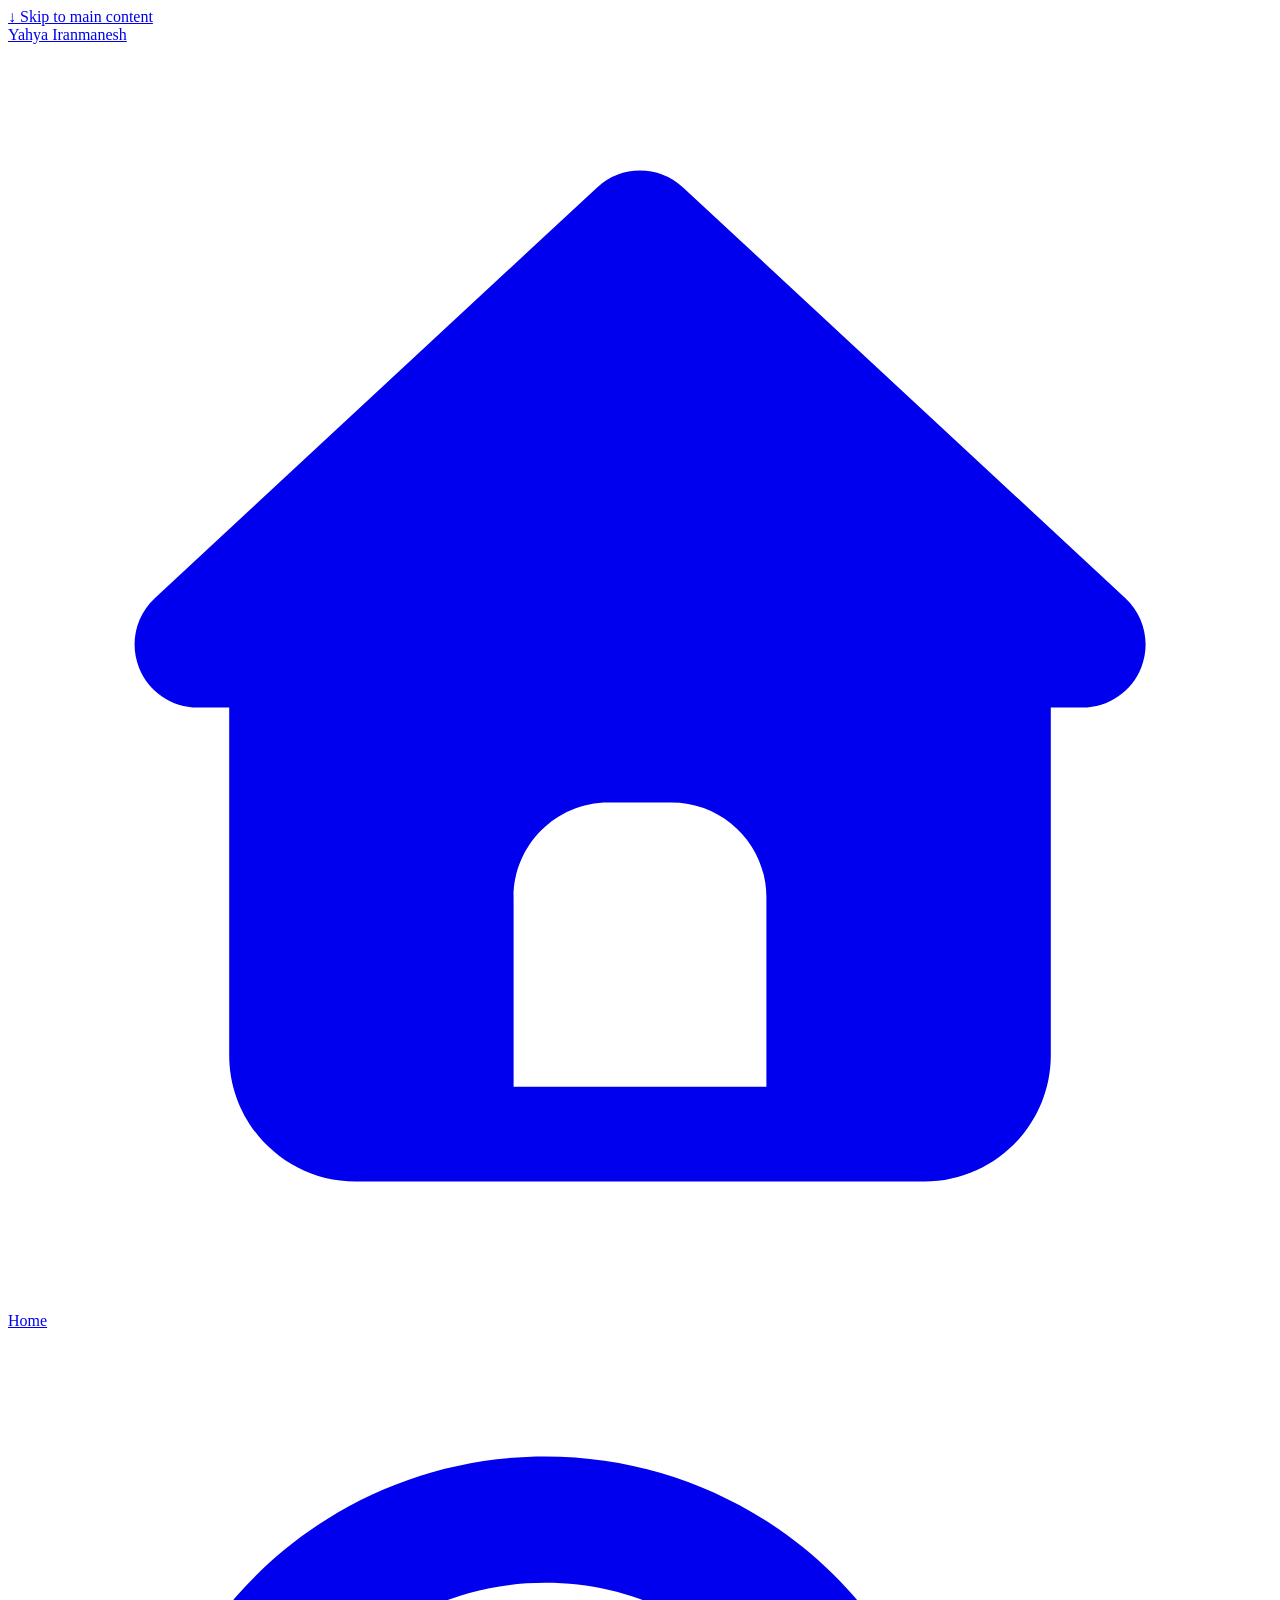
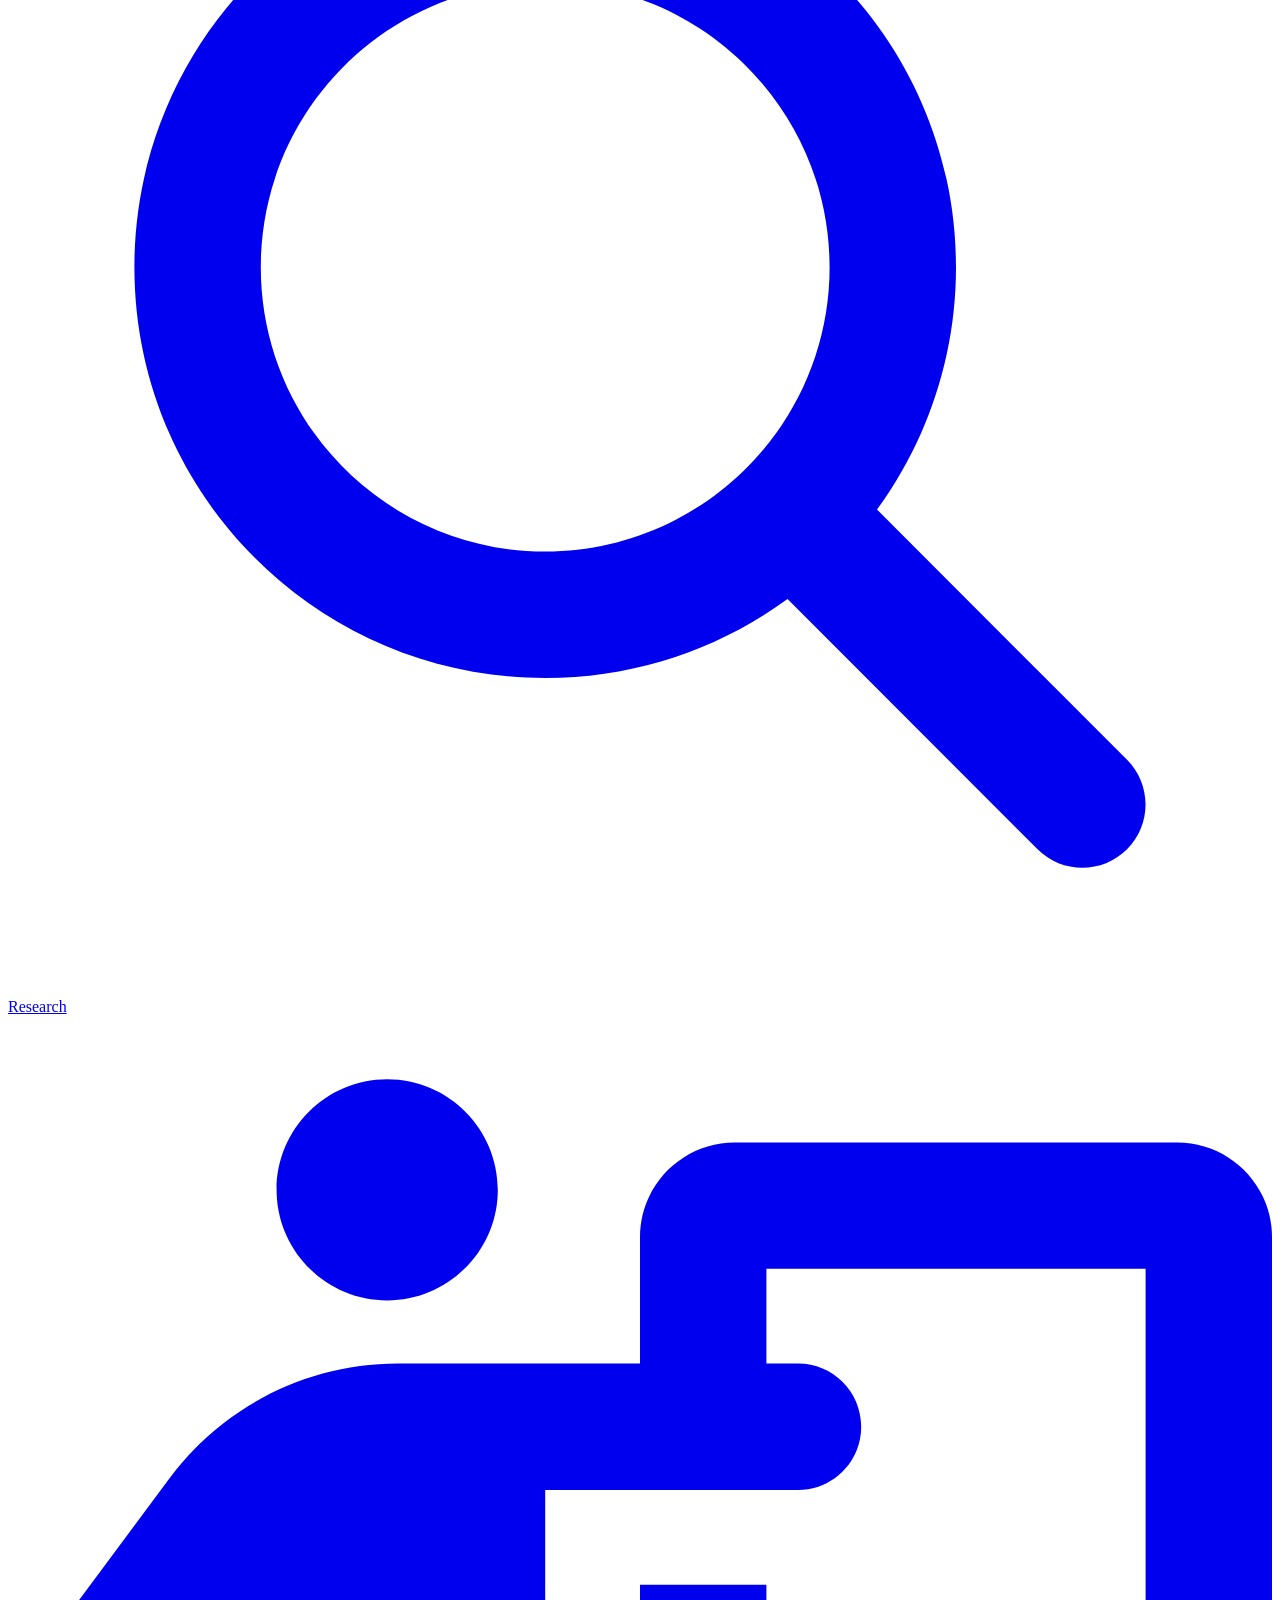
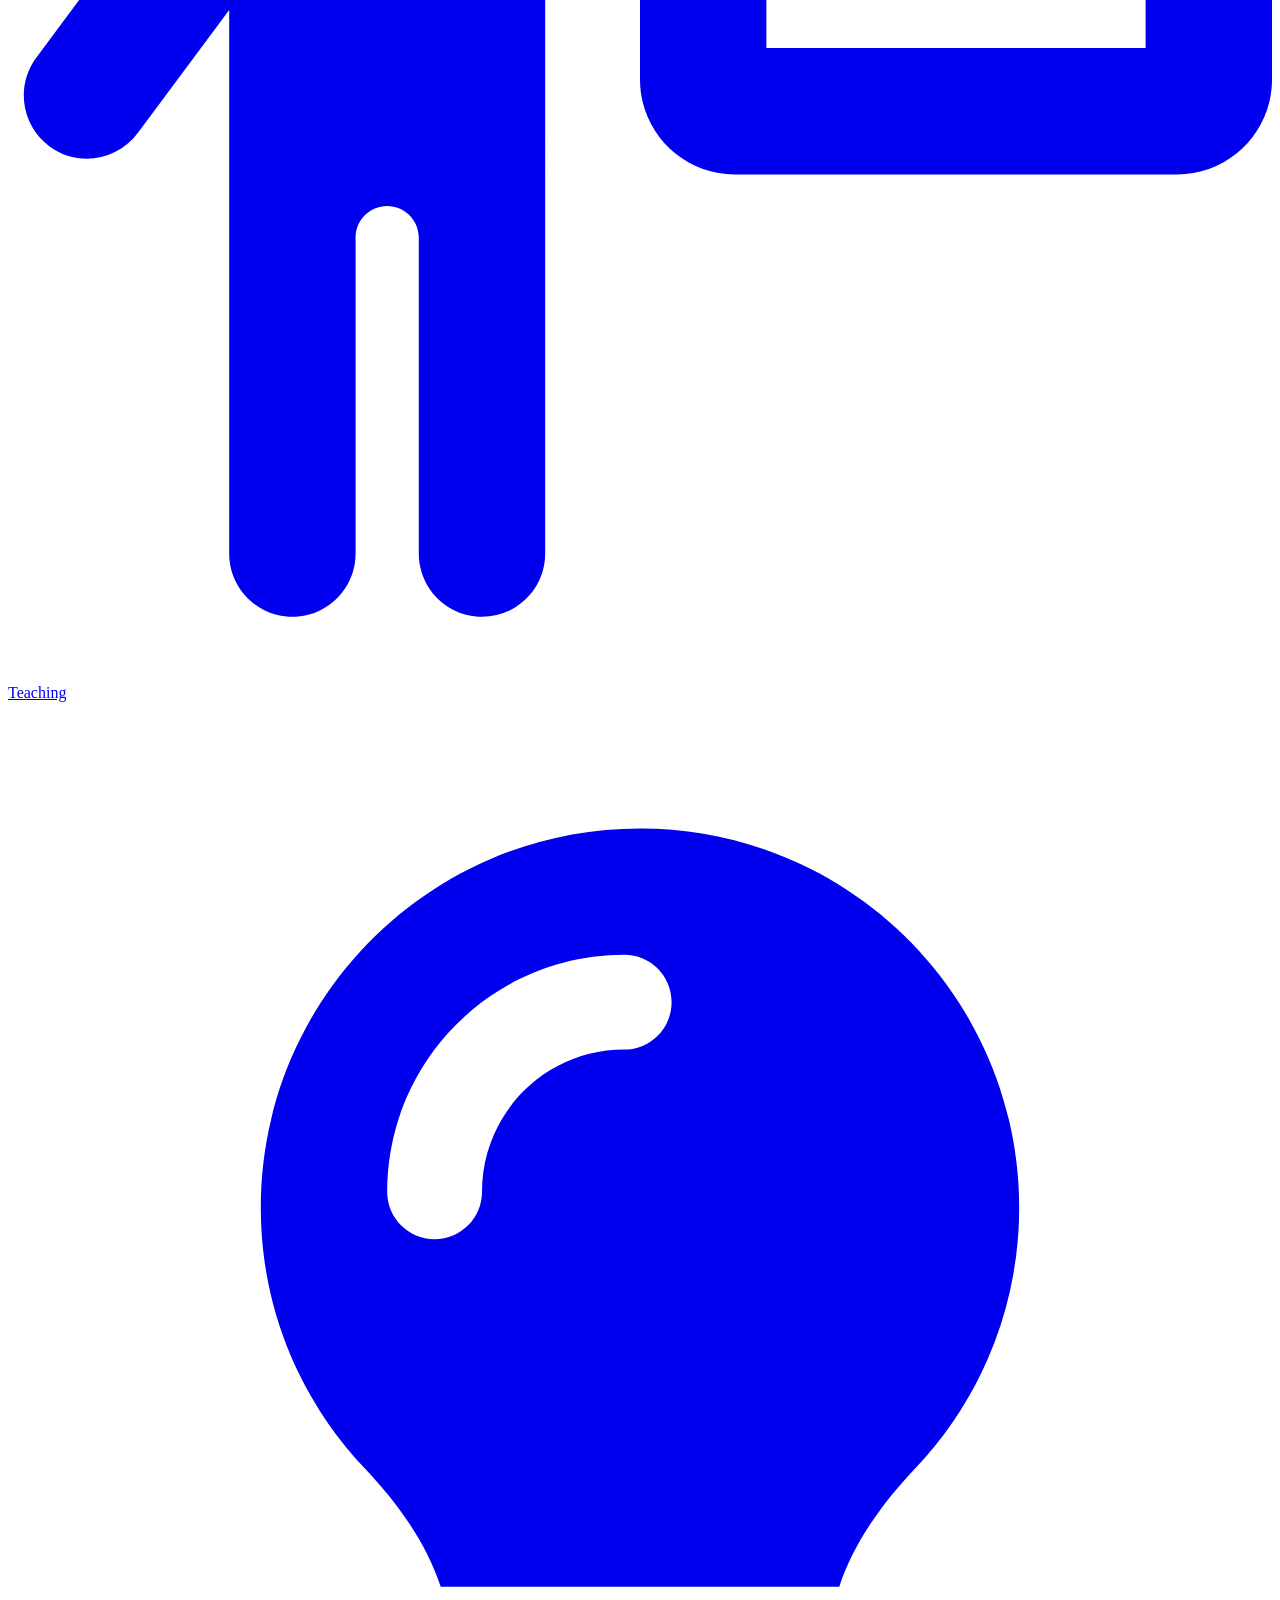
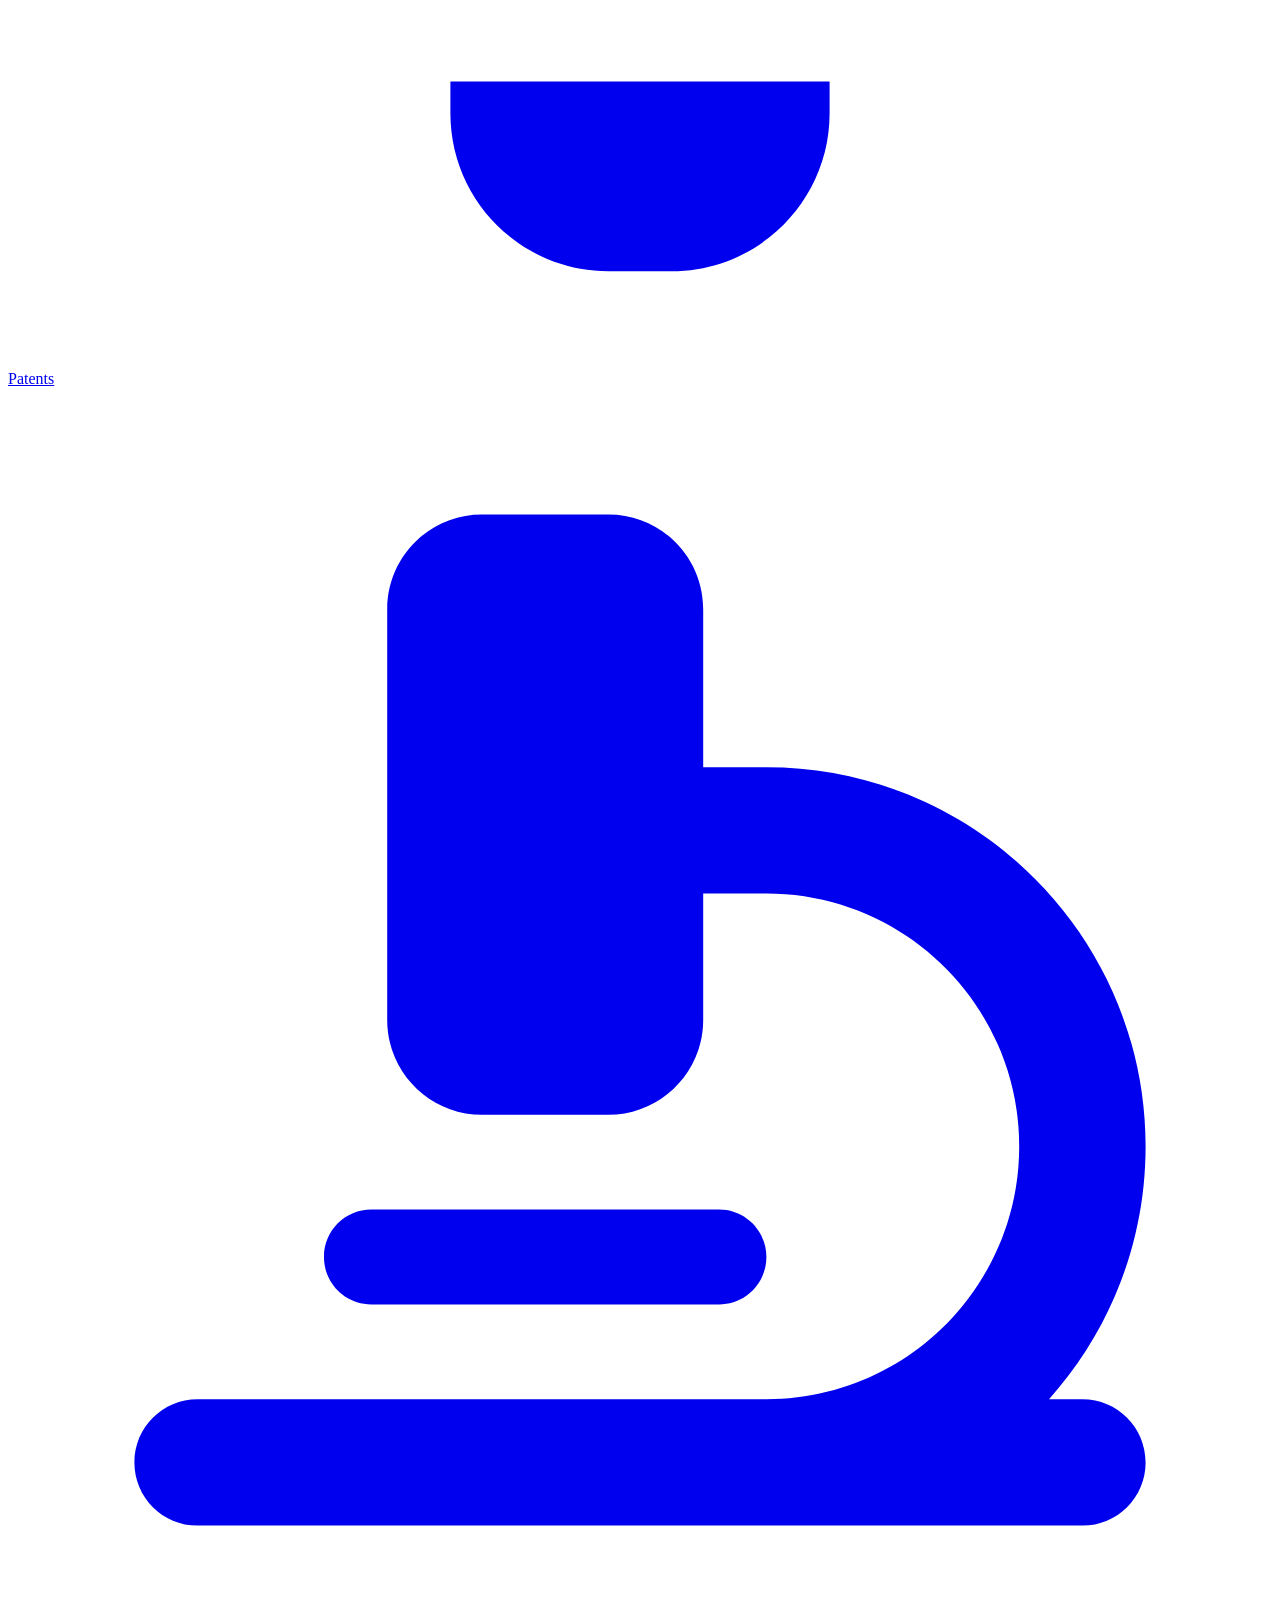
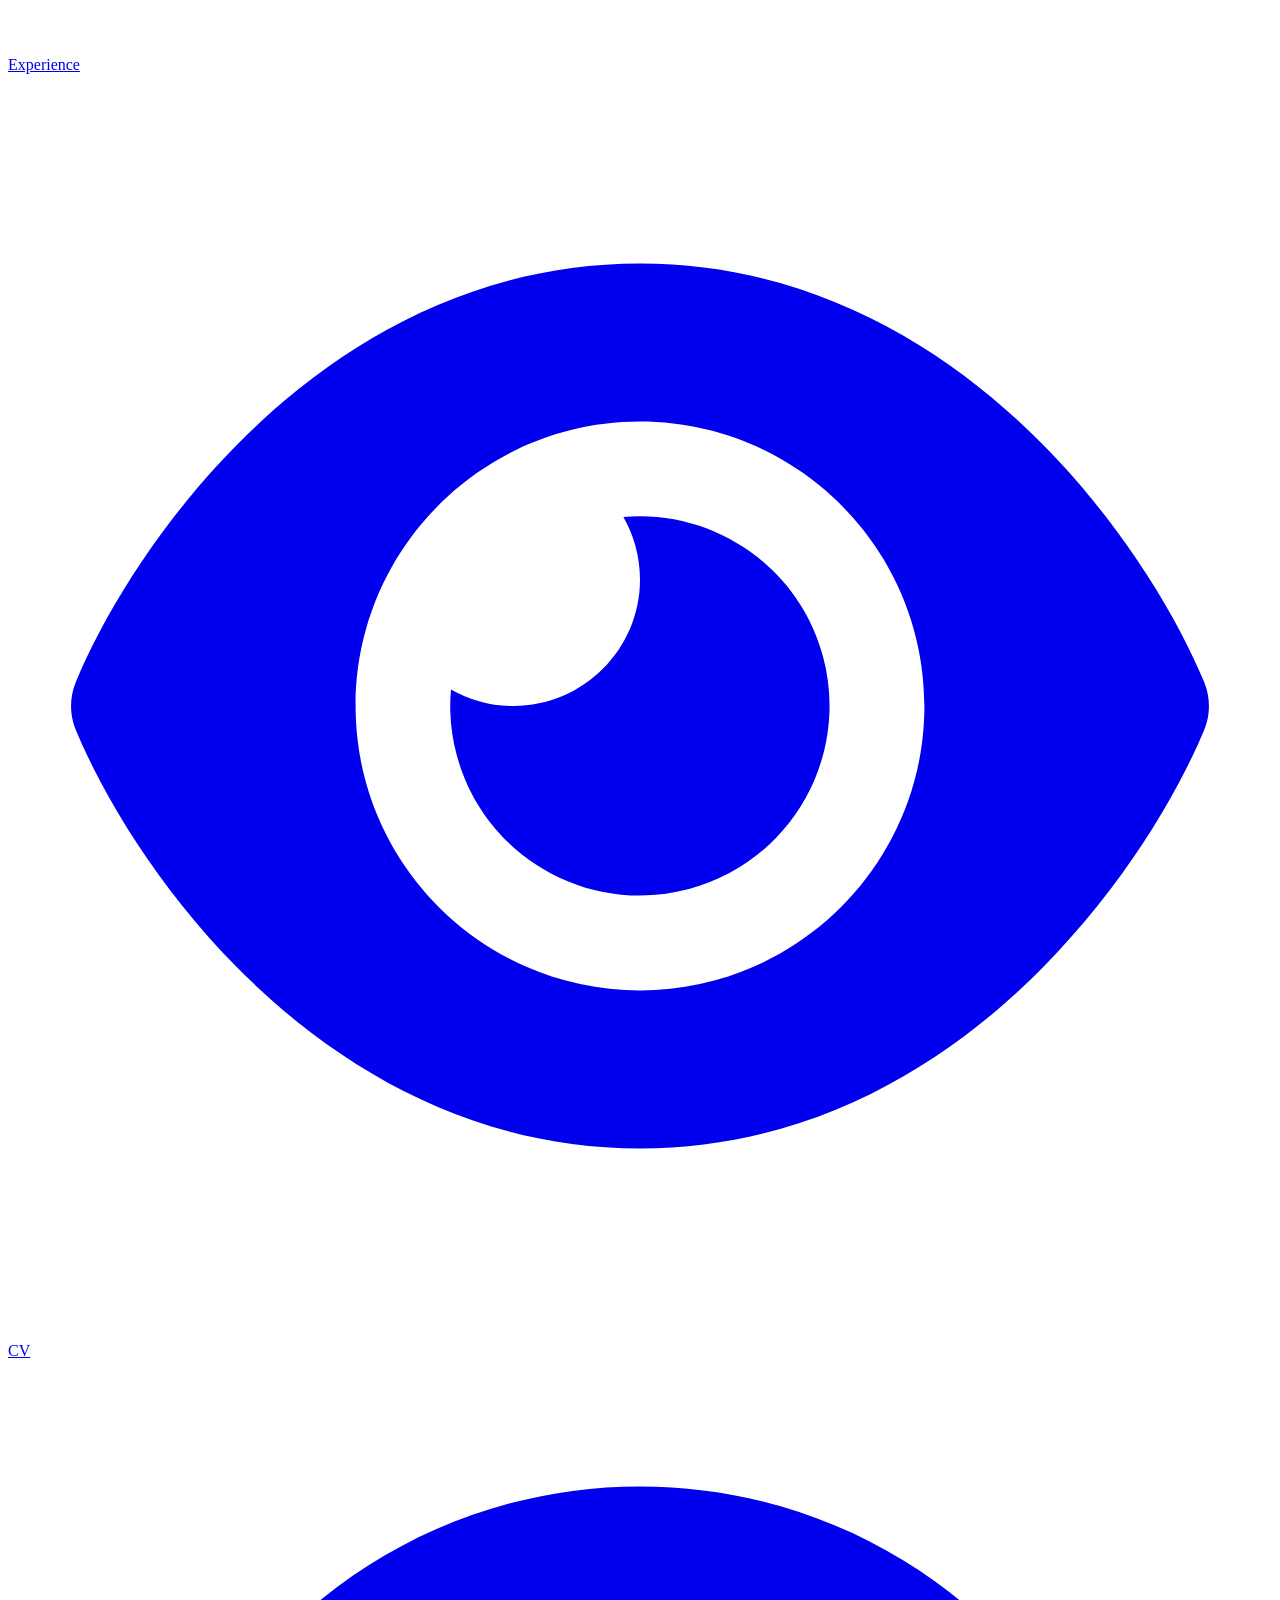
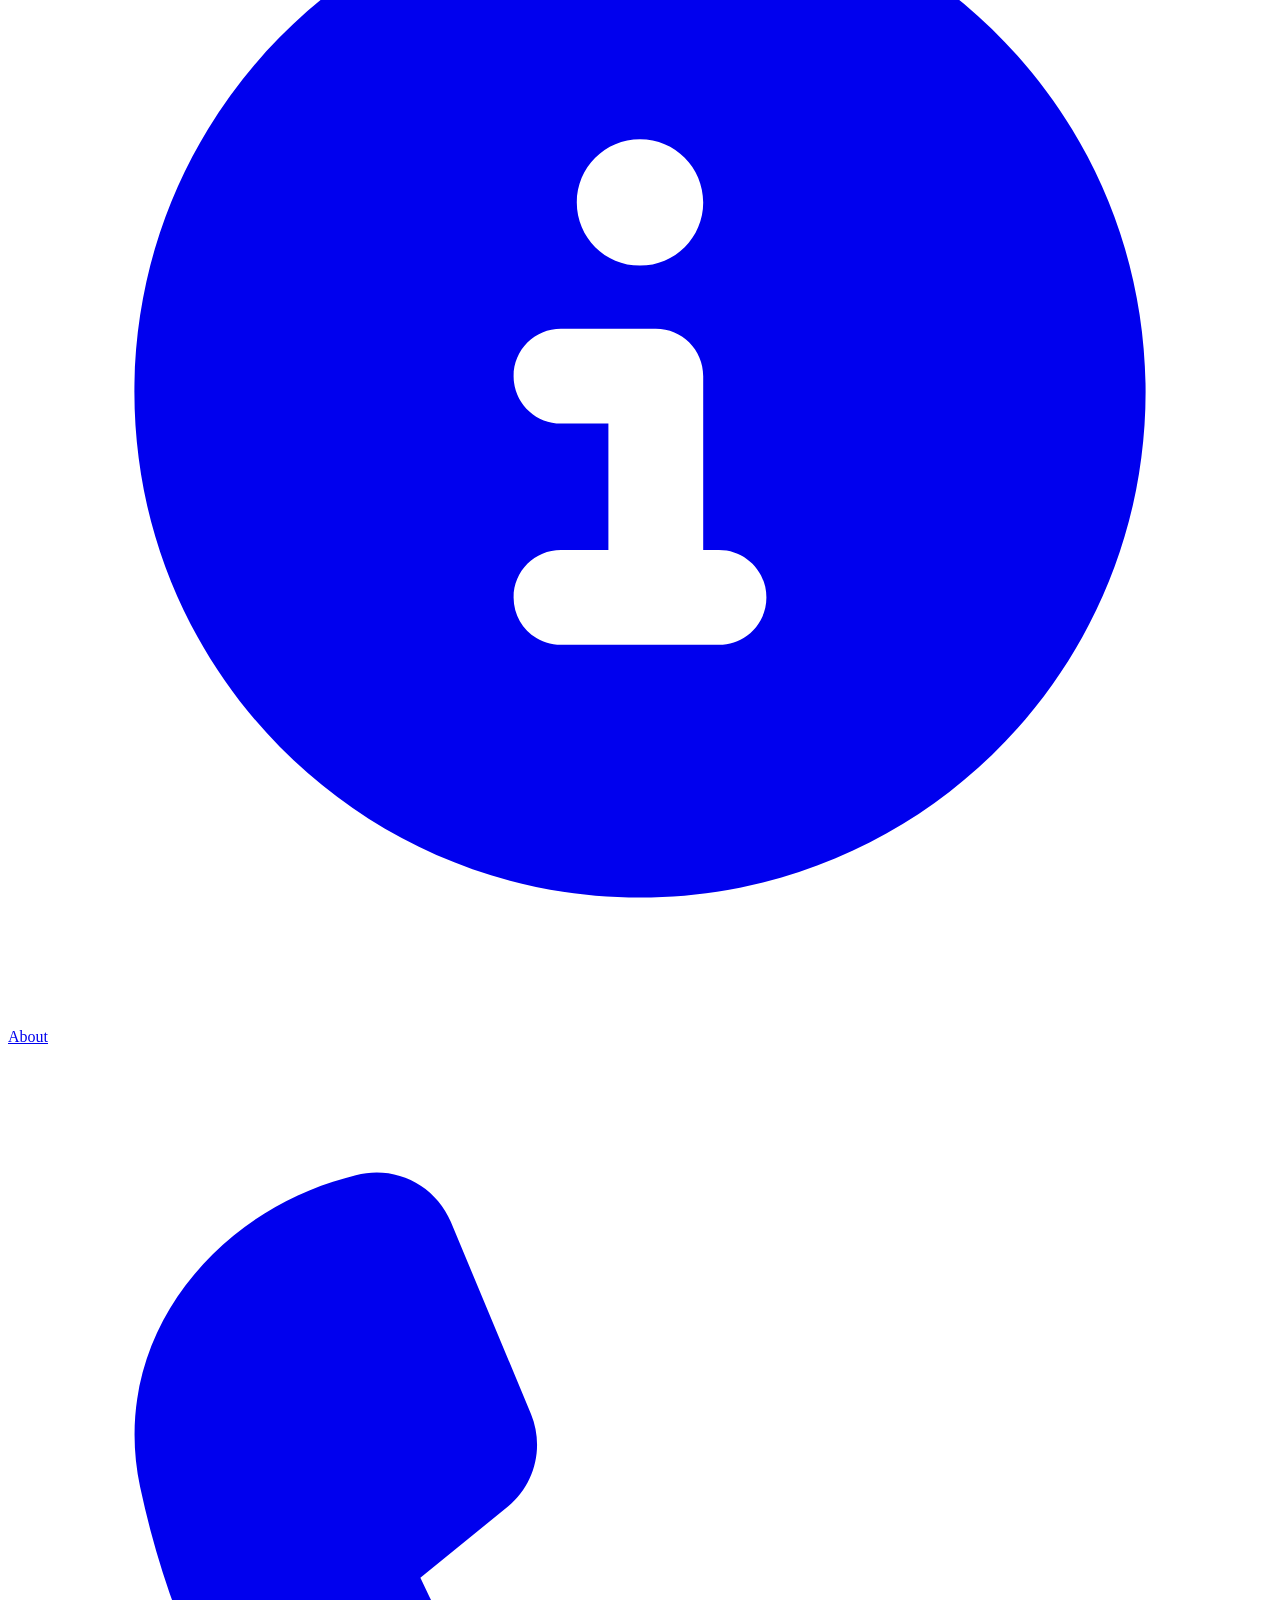
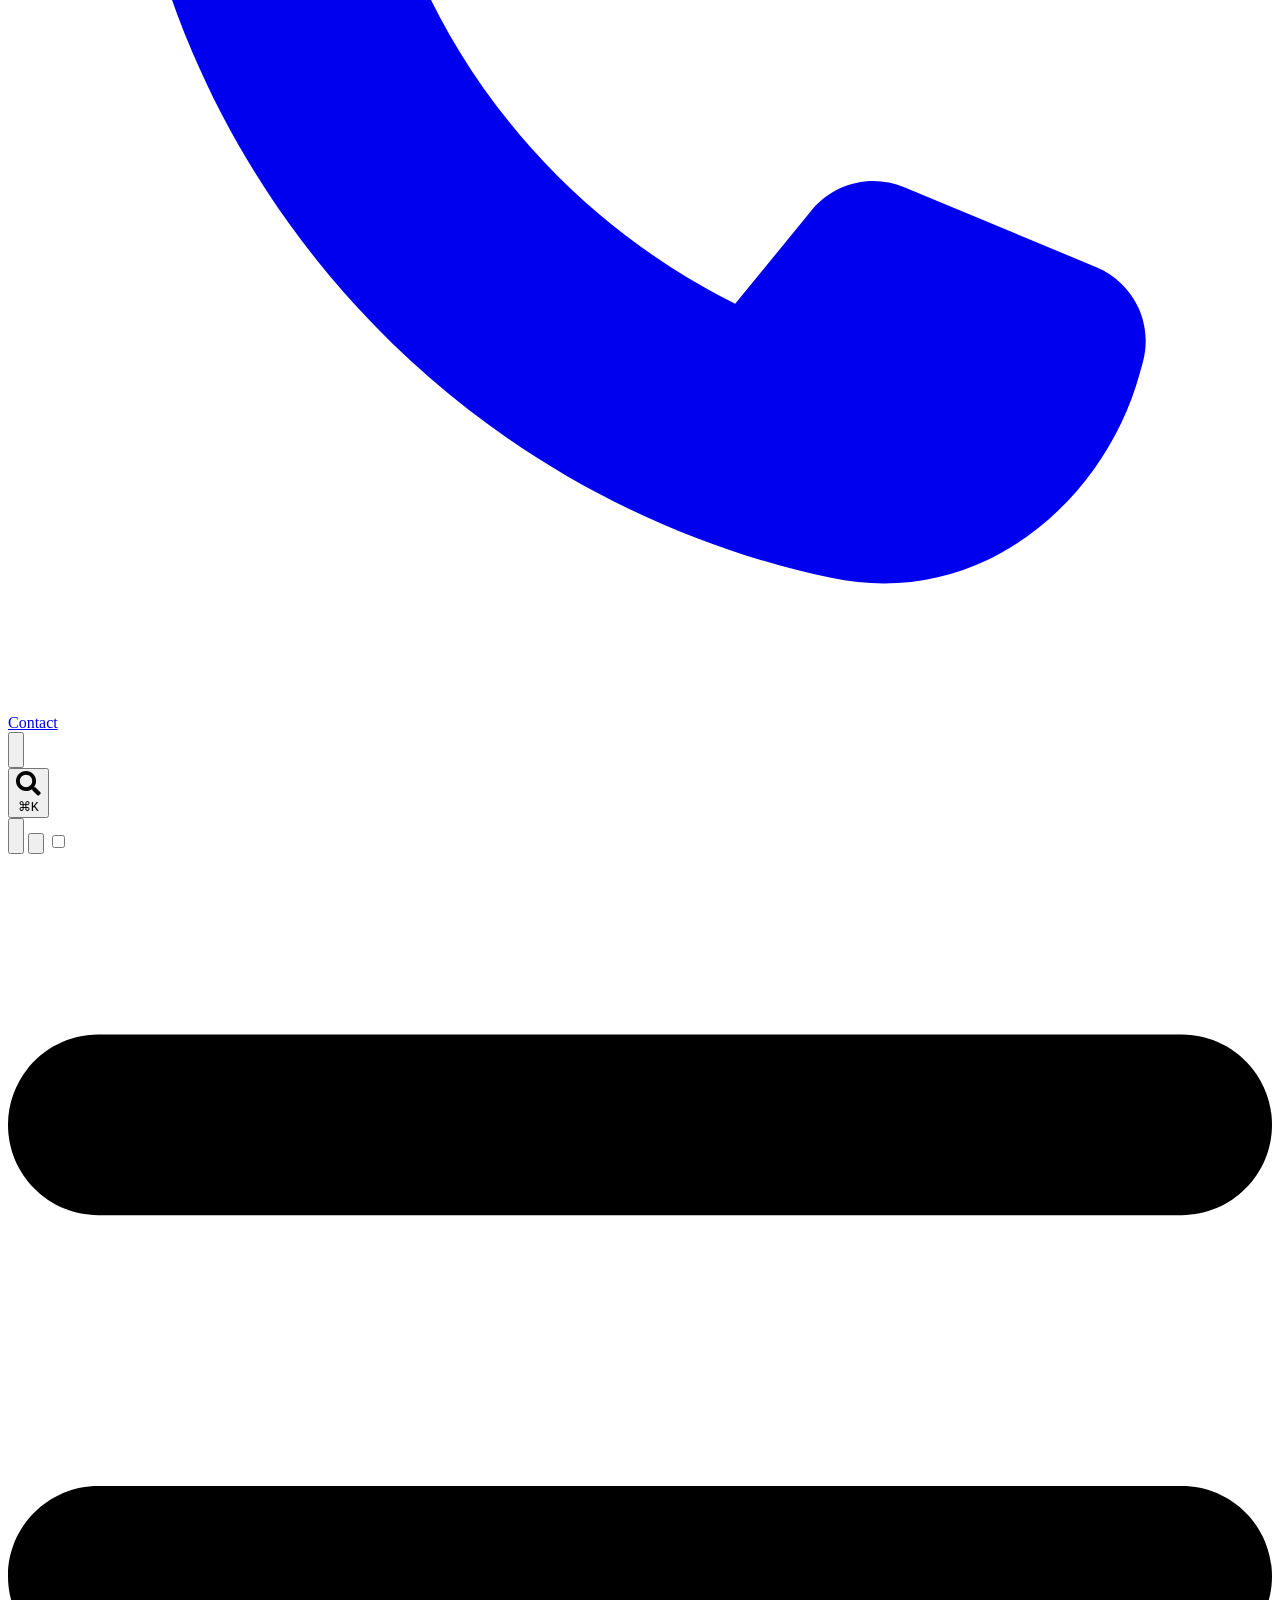
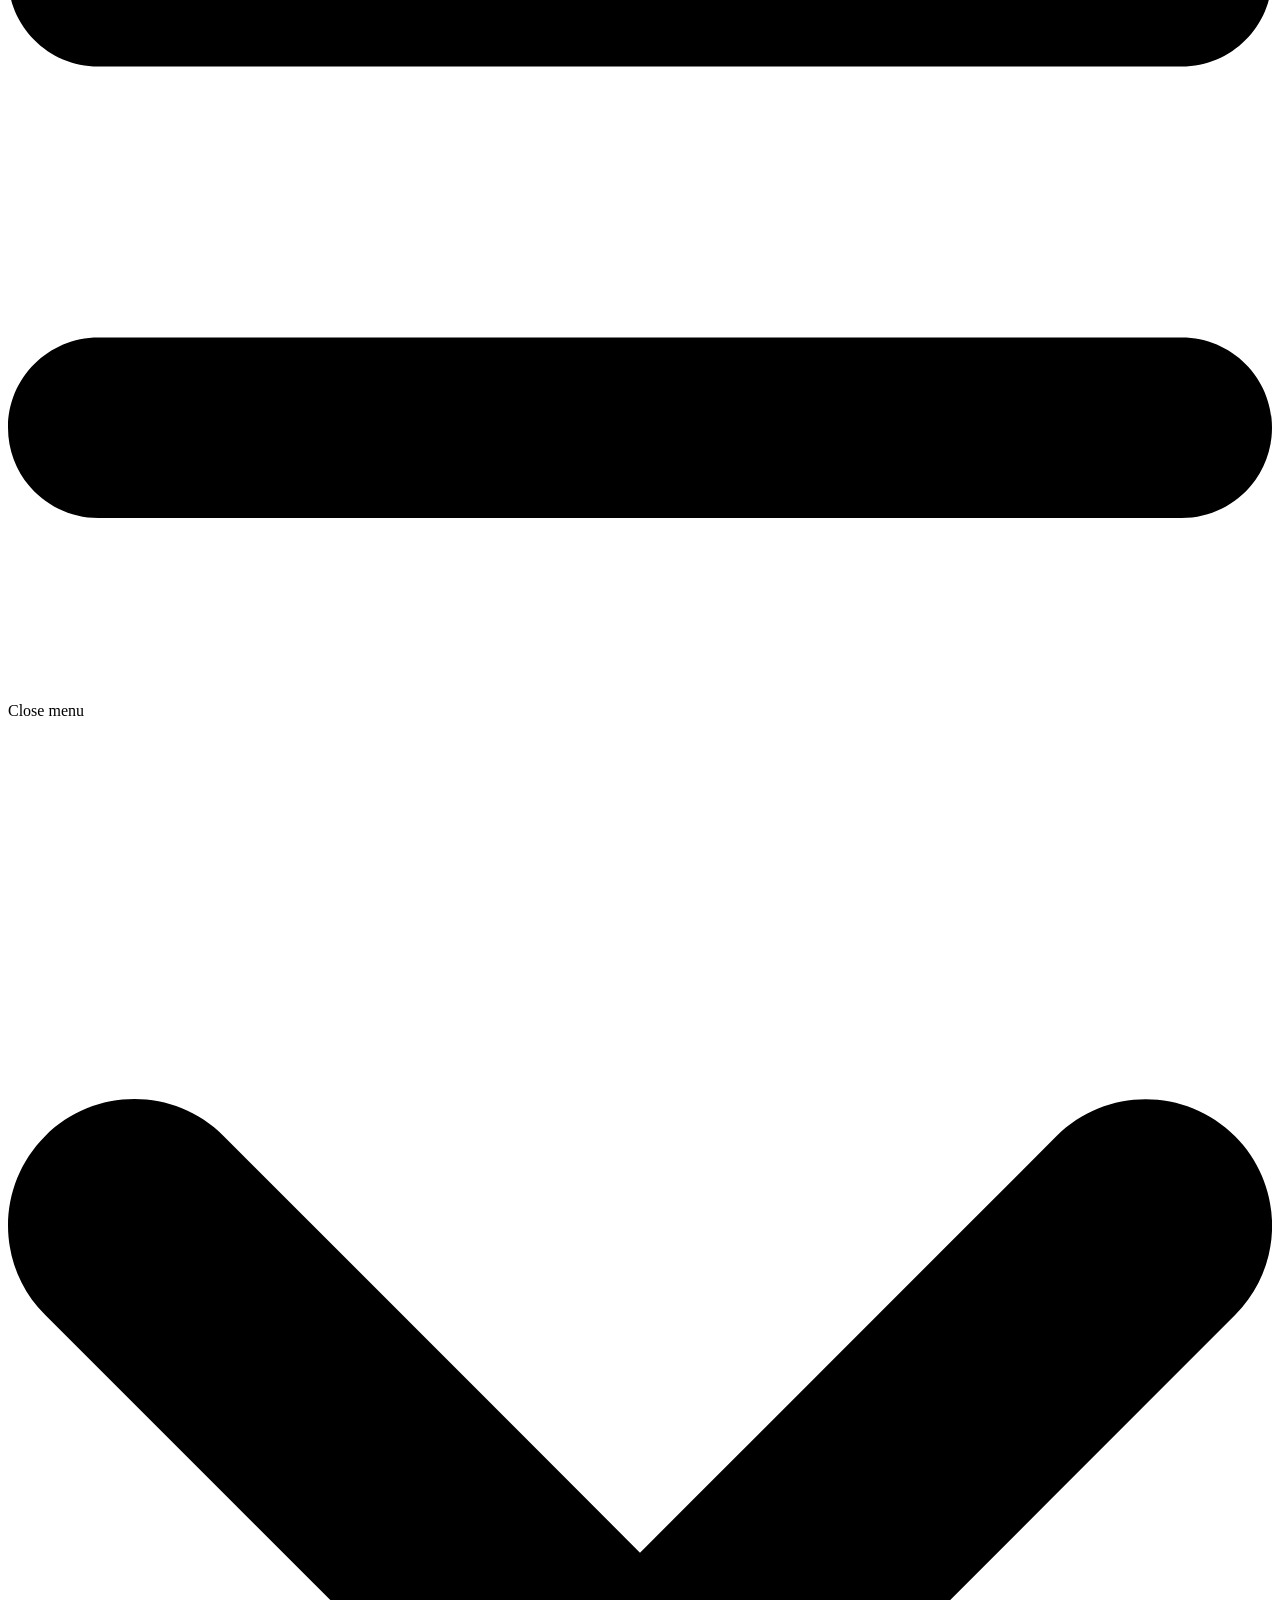
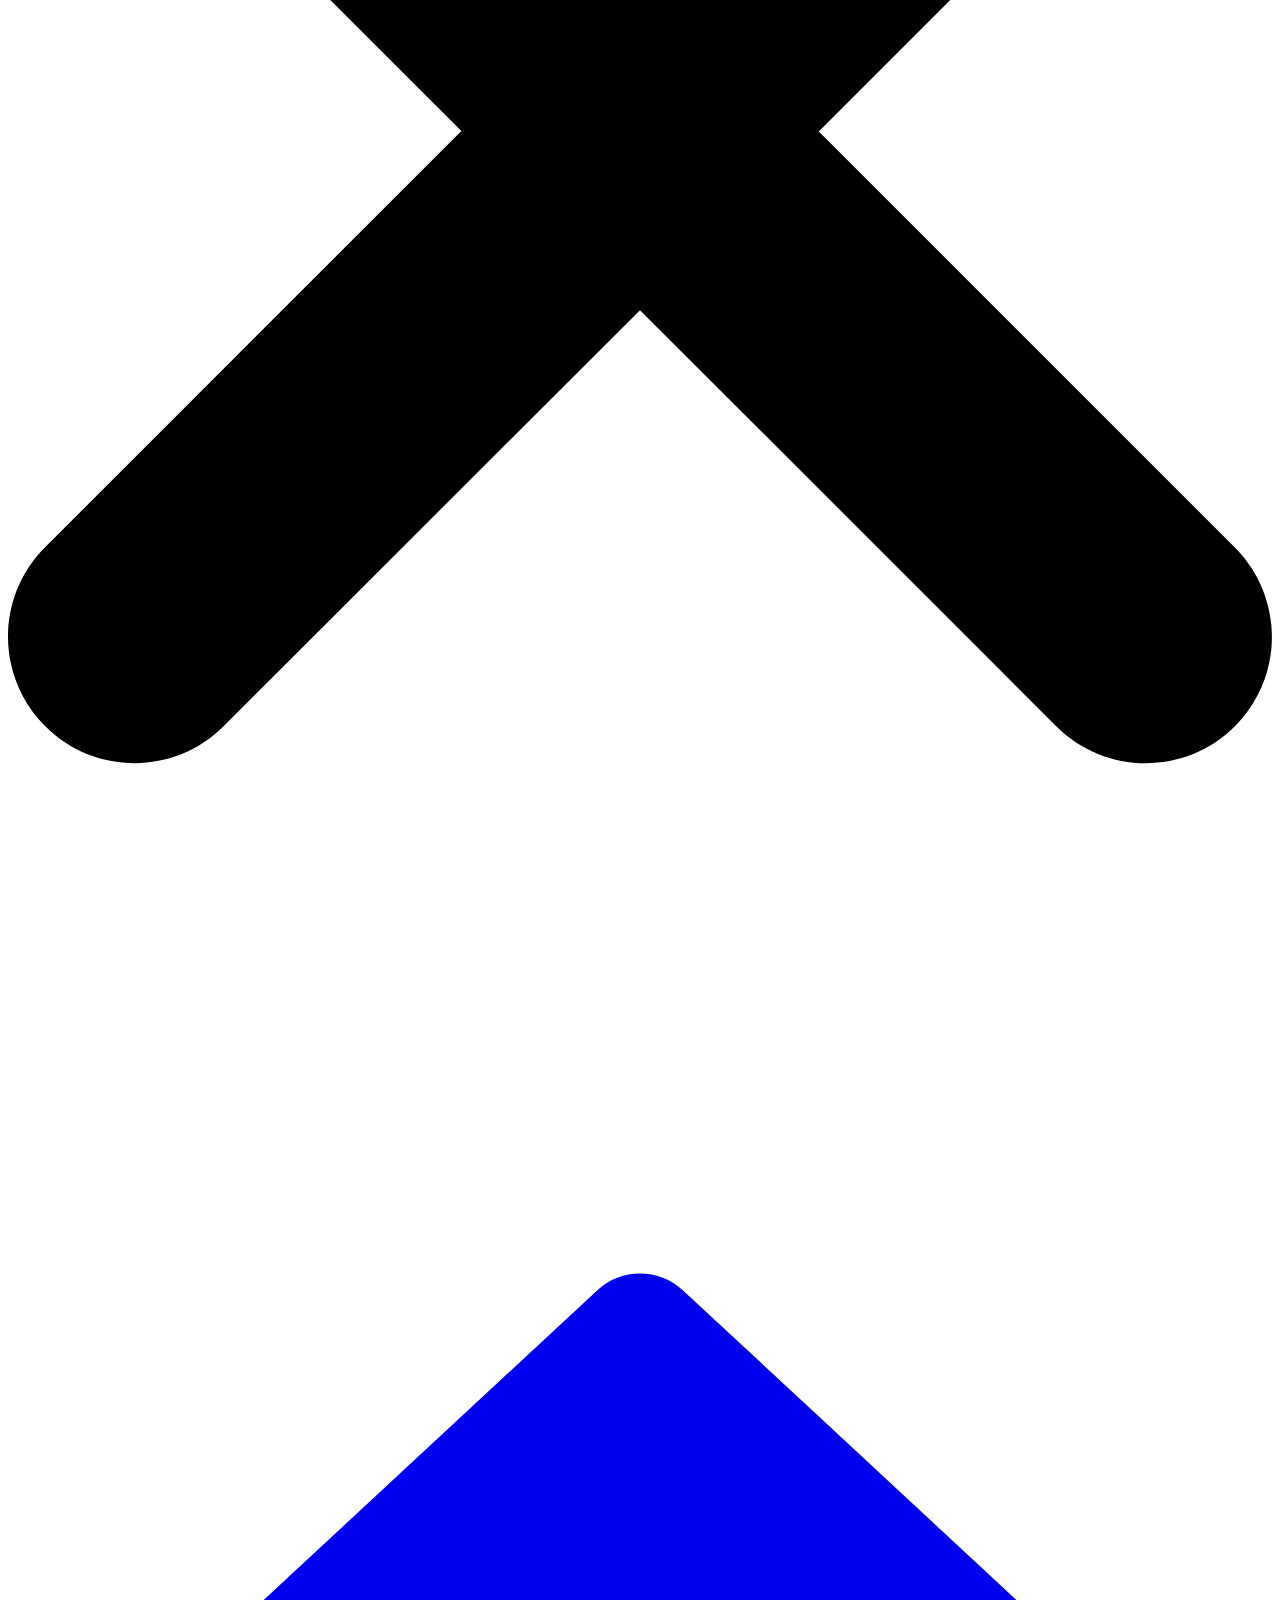
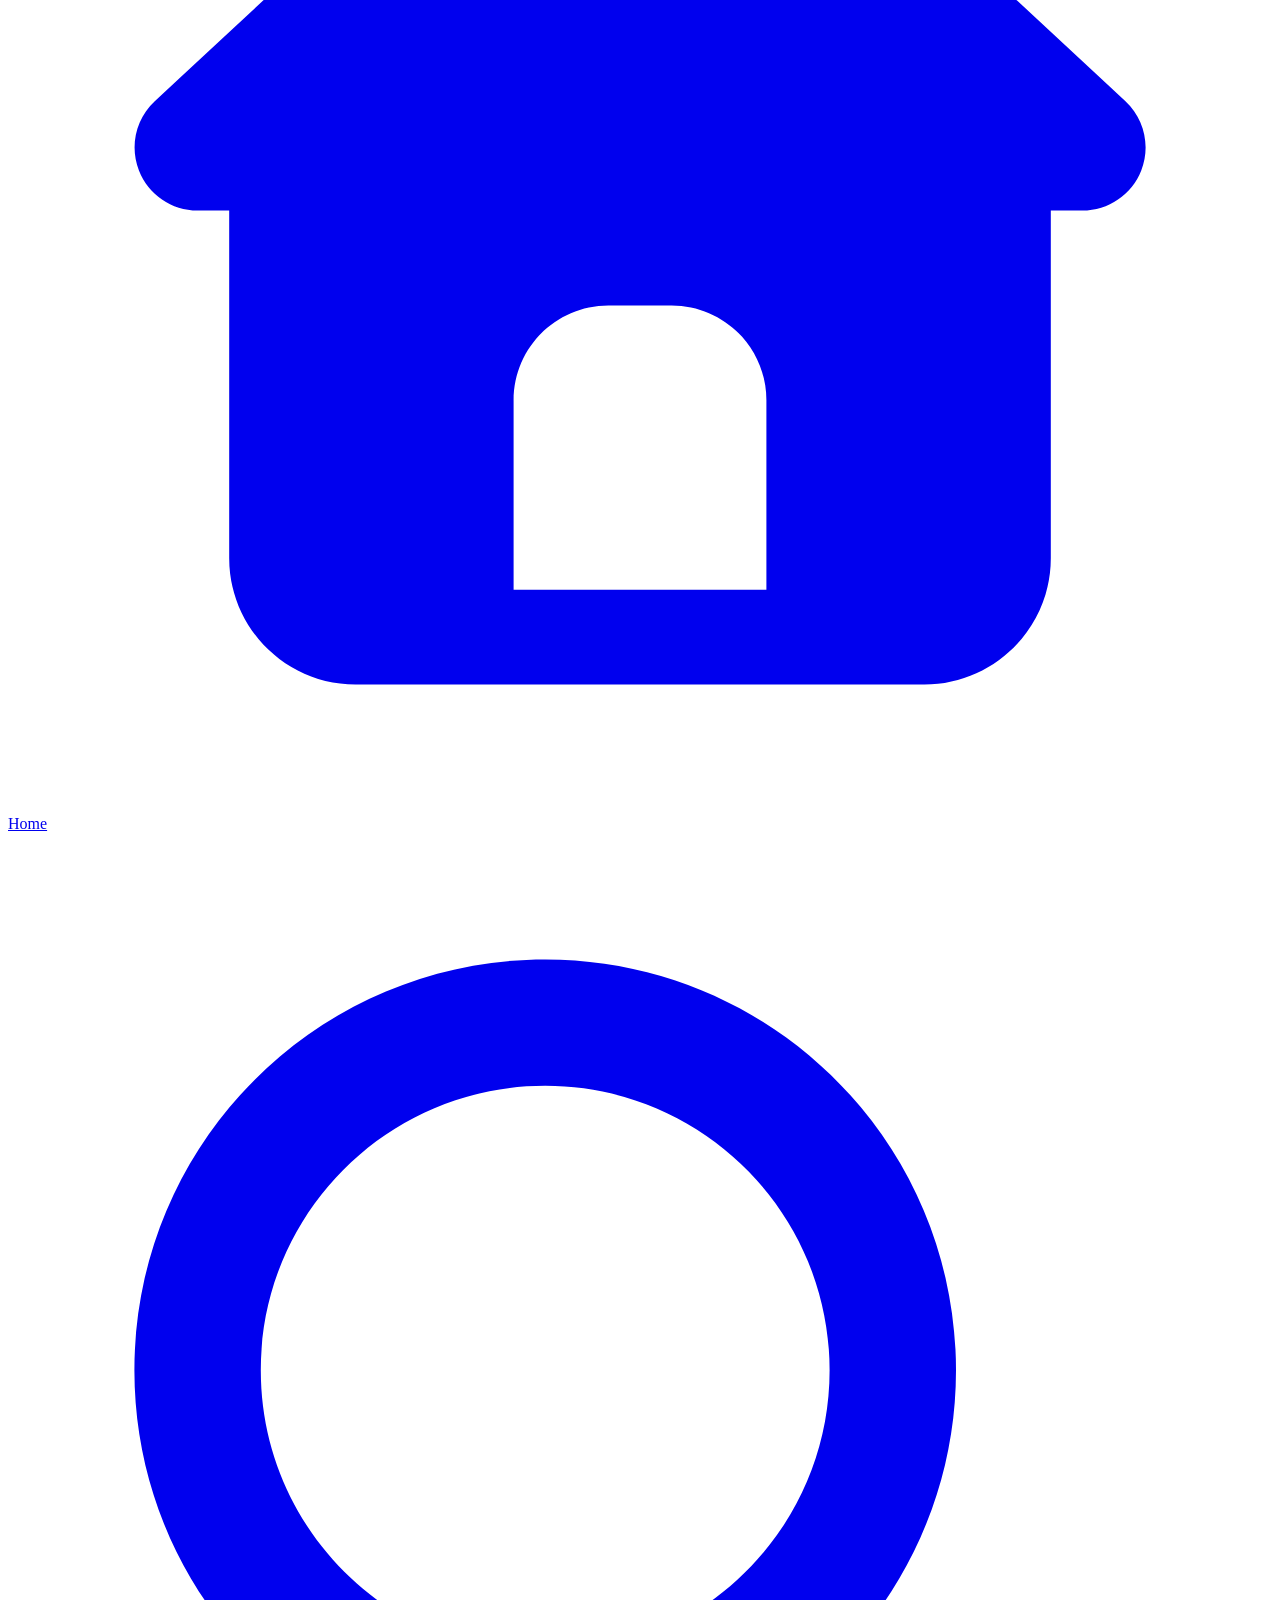
==== index.html @ d350cc7c "Initial deploy" ====
<!doctype html>
<html
  lang="en"
  dir="ltr"
  class="scroll-smooth"
  data-default-appearance="light"
  data-auto-appearance="true"><head>
	<meta name="generator" content="Hugo 0.167.0"><script src="/livereload.js?mindelay=10&amp;v=2&amp;port=1313&amp;path=livereload" data-no-instant defer></script>
  <meta charset="utf-8">
  
    <meta http-equiv="content-language" content="en">
  
  <meta name="viewport" content="width=device-width, initial-scale=1.0">
  <meta http-equiv="X-UA-Compatible" content="ie=edge">
  <meta name="theme-color">

  
  
    <title>Yahya Iranmanesh</title>
    <meta name="title" content="Yahya Iranmanesh">
  

  
  
  
  
  
    
  
    
  
    
  
  
  
  
  
  <link rel="canonical" href="http://localhost:1313/">
  
  
    
      <link rel="alternate" type="application/rss+xml" href="/index.xml" title="Yahya Iranmanesh" />
  
    
      <link rel="alternate" type="application/json" href="/index.json" title="Yahya Iranmanesh" />
  
  

  
  
    <meta name="author" content="Yahya Iranmanesh">
  
  

  
  <meta property="og:url" content="http://localhost:1313/">
	<meta property="og:site_name" content="Yahya Iranmanesh">
	<meta property="og:title" content="Yahya Iranmanesh">
	<meta property="og:locale" content="en">
	<meta property="og:type" content="website">

  
	<meta name="twitter:card" content="summary">
	<meta name="twitter:title" content="Yahya Iranmanesh">

  
  
  
  
    
      
    
  
    
      
    
  
    
      
    
  
  
    
  

  
  
  
  
  
  

  

  
  
  
  
  
  
  
    
  
  
    
  
  
  <link
    type="text/css"
    rel="stylesheet"
    href="/css/main.bundle.min.3ee4fabfb1f20f2a263f5a6c39243b860ca4d16cbe32eb1403c45892b1d0e46be6c1a25ff9759f5c0843df6c06c77832cd75ca75626b24d6bc9a5fa6336c0102.css"
    integrity="sha512-PuT6v7HyDyomP1psOSQ7hgyk0Wy&#43;MusUA8RYkrHQ5GvmwaJf&#43;XWfXAhD32wGx3gyzXXKdWJrJNa8ml&#43;mM2wBAg==">

  
  
  <script
    type="text/javascript"
    src="/js/appearance.min.764f412f07ea715415e9123a5eb5f355429502d0b760146b9bcab854bc50829dee14488594acd935dfcdc6a0fe7e6d14d7bee914ebb9272b251aa238cb52c4dd.js"
    integrity="sha512-dk9BLwfqcVQV6RI6XrXzVUKVAtC3YBRrm8q4VLxQgp3uFEiFlKzZNd/NxqD&#43;fm0U177pFOu5JyslGqI4y1LE3Q=="></script>
  


  
  
  
  
  
  
    
    <script defer src="/lib/zoom/zoom.min.umd.b4b722fcb5d42f34f52b30a92f3521b69f403ca9d96d0d6179eb537cb870f5d83fdf1fe836688d95d5c99fefbda4170487711006e56051fa67ea00da10521721.js" integrity="sha512-tLci/LXULzT1KzCpLzUhtp9APKnZbQ1heetTfLhw9dg/3x/oNmiNldXJn&#43;&#43;9pBcEh3EQBuVgUfpn6gDaEFIXIQ=="></script>
    
    <script defer src="/js/medium-zoom.7f76d937fbb793f3703fedc60ee1e6345259cf2ada403d1876b806fffeaeb2ba6fc594eaccad75c96d5d2425e9fb833748bf1221b4d90d3cf78cf073e104f814.js" integrity="sha512-f3bZN/u3k/NwP&#43;3GDuHmNFJZzyraQD0YdrgG//6usrpvxZTqzK11yW1dJCXp&#43;4M3SL8SIbTZDTz3jPBz4QT4FA=="></script>
  
  
  
  

  
  
  
    
  
  
    
    
    
  
  
  
  
  
  
  
  
    
    <script
      defer
      type="text/javascript"
      id="script-bundle"
      src="/js/main.bundle.min.9377ac06be984aaf218edd0c6b060b6468205effb60bb9a198edbdf99e7dff5a0ba3d95a8ce5d27a979076c294a36a7d7c30e0bcdffb861ea600c1c239d72d99.js"
      integrity="sha512-k3esBr6YSq8hjt0MawYLZGggXv&#43;2C7mhmO29&#43;Z59/1oLo9lajOXSepeQdsKUo2p9fDDgvN/7hh6mAMHCOdctmQ=="
      data-copy="Copy"
      data-copied="Copied"></script>
  

  
  
























  

  

  

  

  













  
  
    <link rel="apple-touch-icon" sizes="180x180" href="/apple-touch-icon.png">
    <link rel="icon" type="image/png" sizes="32x32" href="/favicon-32x32.png">
    <link rel="icon" type="image/png" sizes="16x16" href="/favicon-16x16.png">
    <link rel="manifest" href="/site.webmanifest">
  

  
  <script type="application/ld+json">
  {
    "@context": "https://schema.org",
    "@type": "WebSite",
    "@id": "http://localhost:1313/",
    "name": "Yahya Iranmanesh",
    
    "inLanguage": "en",
    "url": "http://localhost:1313/",
    
    "publisher" : {
      "@type": "Person",
      "name": "Yahya Iranmanesh"
    }
  }
  </script>



  
  

  
  

  
  

  
  
</head>













  
    
  






  
  <body class="flex flex-col h-screen m-auto leading-7 max-w-7xl px-6 sm:px-14 md:px-24 lg:px-32 text-lg bg-neutral text-neutral-900 dark:bg-neutral-800 dark:text-neutral bf-scrollbar">
    <div id="the-top" class="absolute flex self-center">
      <a
        class="px-3 py-1 text-sm -translate-y-8 rounded-b-lg bg-primary-200 focus:translate-y-0 dark:bg-neutral-600"
        href="#main-content">
        <span class="font-bold text-primary-600 pe-2 dark:text-primary-400">&darr;</span>
        Skip to main content
      </a>
    </div>
    <header>
      
      
        <div class="min-h-32"></div>
<div class="fixed inset-x-0 top-3 z-100 px-3 sm:top-5 sm:px-6">
  <div
    class="relative mx-auto max-w-7xl rounded-2xl border border-neutral-200/80 shadow-lg shadow-neutral-900/5 dark:border-neutral-700/80 [&_img.logo]:max-h-10 [&_img.logo]:max-w-10">
    <div class="absolute inset-0 -z-10 rounded-2xl bg-neutral/60 backdrop-blur-xl dark:bg-neutral-800/60"></div>
    <div class="px-3">
      <div class="main-menu flex items-center w-full gap-2 p-1 pl-0">
  
  
    <a href="/" class="text-base font-medium truncate min-w-0 shrink">
      Yahya Iranmanesh
    </a>
  
  <div class="flex items-center ms-auto">
    <div class="hidden md:flex">
      <nav aria-label="Main menu" class="flex items-center gap-x-5 h-12">
  
    
      
  
    <a
      href="/"
      
      class="flex items-center bf-icon-color-hover"
      aria-label="Home"
      title="Yahya Iranmanesh">
      
        <span class="mr-1">
          <span class="relative block icon"><svg xmlns="http://www.w3.org/2000/svg"  viewBox="0 0 640 640"><!--!Font Awesome Free 7.3.1 by @fontawesome - https://fontawesome.com License - https://fontawesome.com/license/free Copyright 2026 Fonticons, Inc.--><path fill="currentColor" d="M341.8 72.6C329.5 61.2 310.5 61.2 298.3 72.6L74.3 280.6C64.7 289.6 61.5 303.5 66.3 315.7C71.1 327.9 82.8 336 96 336L112 336L112 512C112 547.3 140.7 576 176 576L464 576C499.3 576 528 547.3 528 512L528 336L544 336C557.2 336 569 327.9 573.8 315.7C578.6 303.5 575.4 289.5 565.8 280.6L341.8 72.6zM304 384L336 384C362.5 384 384 405.5 384 432L384 528L256 528L256 432C256 405.5 277.5 384 304 384z"/></svg></span>
        </span>
      
      
        <span class="text-sm font-medium break-normal">
          Home
        </span>
      
    </a>
  

    
      
  
    <a
      href="/research/"
      
      class="flex items-center bf-icon-color-hover"
      aria-label="Research"
      title="Research">
      
        <span class="mr-1">
          <span class="relative block icon"><svg xmlns="http://www.w3.org/2000/svg" viewBox="0 0 640 640"><!--!Font Awesome Free 7.3.1 by @fontawesome - https://fontawesome.com License - https://fontawesome.com/license/free Copyright 2026 Fonticons, Inc.--><path fill="currentColor" d="M480 272C480 317.9 465.1 360.3 440 394.7L566.6 521.4C579.1 533.9 579.1 554.2 566.6 566.7C554.1 579.2 533.8 579.2 521.3 566.7L394.7 440C360.3 465.1 317.9 480 272 480C157.1 480 64 386.9 64 272C64 157.1 157.1 64 272 64C386.9 64 480 157.1 480 272zM272 416C351.5 416 416 351.5 416 272C416 192.5 351.5 128 272 128C192.5 128 128 192.5 128 272C128 351.5 192.5 416 272 416z"/></svg></span>
        </span>
      
      
        <span class="text-sm font-medium break-normal">
          Research
        </span>
      
    </a>
  

    
      
  
    <a
      href="/teaching/"
      
      class="flex items-center bf-icon-color-hover"
      aria-label="Teaching"
      title="Teaching">
      
        <span class="mr-1">
          <span class="relative block icon"><svg xmlns="http://www.w3.org/2000/svg" viewBox="0 0 640 640"><!--!Font Awesome Free 7.3.1 by @fontawesome - https://fontawesome.com License - https://fontawesome.com/license/free Copyright 2026 Fonticons, Inc.--><path fill="currentColor" d="M192 144C222.9 144 248 118.9 248 88C248 57.1 222.9 32 192 32C161.1 32 136 57.1 136 88C136 118.9 161.1 144 192 144zM176 576L176 416C176 407.2 183.2 400 192 400C200.8 400 208 407.2 208 416L208 576C208 593.7 222.3 608 240 608C257.7 608 272 593.7 272 576L272 240L400 240C417.7 240 432 225.7 432 208C432 190.3 417.7 176 400 176L384 176L384 128L576 128L576 320L384 320L384 288L320 288L320 336C320 362.5 341.5 384 368 384L592 384C618.5 384 640 362.5 640 336L640 112C640 85.5 618.5 64 592 64L368 64C341.5 64 320 85.5 320 112L320 176L197.3 176C151.7 176 108.8 197.6 81.7 234.2L14.3 324.9C3.8 339.1 6.7 359.1 20.9 369.7C35.1 380.3 55.1 377.3 65.7 363.1L112 300.7L112 576C112 593.7 126.3 608 144 608C161.7 608 176 593.7 176 576z"/></svg></span>
        </span>
      
      
        <span class="text-sm font-medium break-normal">
          Teaching
        </span>
      
    </a>
  

    
      
  
    <a
      href="/patents/"
      
      class="flex items-center bf-icon-color-hover"
      aria-label="Patents"
      title="Patents">
      
        <span class="mr-1">
          <span class="relative block icon"><svg xmlns="http://www.w3.org/2000/svg" viewBox="0 0 640 640"><!--!Font Awesome Free 7.3.1 by @fontawesome - https://fontawesome.com License - https://fontawesome.com/license/free Copyright 2026 Fonticons, Inc.--><path fill="currentColor" d="M420.9 448C428.2 425.7 442.8 405.5 459.3 388.1C492 353.7 512 307.2 512 256C512 150 426 64 320 64C214 64 128 150 128 256C128 307.2 148 353.7 180.7 388.1C197.2 405.5 211.9 425.7 219.1 448L420.8 448zM416 496L224 496L224 512C224 556.2 259.8 592 304 592L336 592C380.2 592 416 556.2 416 512L416 496zM312 176C272.2 176 240 208.2 240 248C240 261.3 229.3 272 216 272C202.7 272 192 261.3 192 248C192 181.7 245.7 128 312 128C325.3 128 336 138.7 336 152C336 165.3 325.3 176 312 176z"/></svg></span>
        </span>
      
      
        <span class="text-sm font-medium break-normal">
          Patents
        </span>
      
    </a>
  

    
      
  
    <a
      href="/experience/"
      
      class="flex items-center bf-icon-color-hover"
      aria-label="Experience"
      title="Professional Experience">
      
        <span class="mr-1">
          <span class="relative block icon"><svg xmlns="http://www.w3.org/2000/svg" viewBox="0 0 640 640"><!--!Font Awesome Free 7.3.1 by @fontawesome - https://fontawesome.com License - https://fontawesome.com/license/free Copyright 2026 Fonticons, Inc.--><path fill="currentColor" d="M240 64C213.5 64 192 85.5 192 112L192 320C192 346.5 213.5 368 240 368L304 368C330.5 368 352 346.5 352 320L352 256L384 256C454.7 256 512 313.3 512 384C512 454.7 454.7 512 384 512L96 512C78.3 512 64 526.3 64 544C64 561.7 78.3 576 96 576L544 576C561.7 576 576 561.7 576 544C576 526.3 561.7 512 544 512L527.1 512C557.5 478 576 433.2 576 384C576 278 490 192 384 192L352 192L352 112C352 85.5 330.5 64 304 64L240 64zM184 416C170.7 416 160 426.7 160 440C160 453.3 170.7 464 184 464L360 464C373.3 464 384 453.3 384 440C384 426.7 373.3 416 360 416L184 416z"/></svg></span>
        </span>
      
      
        <span class="text-sm font-medium break-normal">
          Experience
        </span>
      
    </a>
  

    
      
  
    <a
      href="/cv/"
      
      class="flex items-center bf-icon-color-hover"
      aria-label="CV"
      title="Curriculum Vitae">
      
        <span class="mr-1">
          <span class="relative block icon"><svg xmlns="http://www.w3.org/2000/svg" viewBox="0 0 640 640"><!--!Font Awesome Free 7.3.1 by @fontawesome - https://fontawesome.com License - https://fontawesome.com/license/free Copyright 2026 Fonticons, Inc.--><path fill="currentColor" d="M320 96C239.2 96 174.5 132.8 127.4 176.6C80.6 220.1 49.3 272 34.4 307.7C31.1 315.6 31.1 324.4 34.4 332.3C49.3 368 80.6 420 127.4 463.4C174.5 507.1 239.2 544 320 544C400.8 544 465.5 507.2 512.6 463.4C559.4 419.9 590.7 368 605.6 332.3C608.9 324.4 608.9 315.6 605.6 307.7C590.7 272 559.4 220 512.6 176.6C465.5 132.9 400.8 96 320 96zM176 320C176 240.5 240.5 176 320 176C399.5 176 464 240.5 464 320C464 399.5 399.5 464 320 464C240.5 464 176 399.5 176 320zM320 256C320 291.3 291.3 320 256 320C244.5 320 233.7 317 224.3 311.6C223.3 322.5 224.2 333.7 227.2 344.8C240.9 396 293.6 426.4 344.8 412.7C396 399 426.4 346.3 412.7 295.1C400.5 249.4 357.2 220.3 311.6 224.3C316.9 233.6 320 244.4 320 256z"/></svg></span>
        </span>
      
      
        <span class="text-sm font-medium break-normal">
          CV
        </span>
      
    </a>
  

    
      
  
    <a
      href="/about/"
      
      class="flex items-center bf-icon-color-hover"
      aria-label="About"
      title="About">
      
        <span class="mr-1">
          <span class="relative block icon"><svg xmlns="http://www.w3.org/2000/svg" viewBox="0 0 640 640"><!--!Font Awesome Free 7.3.1 by @fontawesome - https://fontawesome.com License - https://fontawesome.com/license/free Copyright 2026 Fonticons, Inc.--><path fill="currentColor" d="M320 576C461.4 576 576 461.4 576 320C576 178.6 461.4 64 320 64C178.6 64 64 178.6 64 320C64 461.4 178.6 576 320 576zM288 224C288 206.3 302.3 192 320 192C337.7 192 352 206.3 352 224C352 241.7 337.7 256 320 256C302.3 256 288 241.7 288 224zM280 288L328 288C341.3 288 352 298.7 352 312L352 400L360 400C373.3 400 384 410.7 384 424C384 437.3 373.3 448 360 448L280 448C266.7 448 256 437.3 256 424C256 410.7 266.7 400 280 400L304 400L304 336L280 336C266.7 336 256 325.3 256 312C256 298.7 266.7 288 280 288z"/></svg></span>
        </span>
      
      
        <span class="text-sm font-medium break-normal">
          About
        </span>
      
    </a>
  

    
      
  
    <a
      href="/contact/"
      
      class="flex items-center bf-icon-color-hover"
      aria-label="Contact"
      title="Contact">
      
        <span class="mr-1">
          <span class="relative block icon"><svg xmlns="http://www.w3.org/2000/svg" viewBox="0 0 640 640"><!--!Font Awesome Free 7.3.1 by @fontawesome - https://fontawesome.com License - https://fontawesome.com/license/free Copyright 2026 Fonticons, Inc.--><path fill="currentColor" d="M224.2 89C216.3 70.1 195.7 60.1 176.1 65.4L170.6 66.9C106 84.5 50.8 147.1 66.9 223.3C104 398.3 241.7 536 416.7 573.1C493 589.3 555.5 534 573.1 469.4L574.6 463.9C580 444.2 569.9 423.6 551.1 415.8L453.8 375.3C437.3 368.4 418.2 373.2 406.8 387.1L368.2 434.3C297.9 399.4 241.3 341 208.8 269.3L253 233.3C266.9 222 271.6 202.9 264.8 186.3L224.2 89z"/></svg></span>
        </span>
      
      
        <span class="text-sm font-medium break-normal">
          Contact
        </span>
      
    </a>
  

    
  

  

  

  
    <div class="flex items-center">
      <button
        id="appearance-switcher"
        aria-label="Switch to dark appearance"
        type="button"
        class="text-sm bf-icon-color-hover"
        title="Switch to dark appearance">
        <div class="flex items-center justify-center dark:hidden">
          <span class="relative block icon"><svg xmlns="http://www.w3.org/2000/svg" viewBox="0 0 512 512"><path fill="currentColor" d="M32 256c0-123.8 100.3-224 223.8-224c11.36 0 29.7 1.668 40.9 3.746c9.616 1.777 11.75 14.63 3.279 19.44C245 86.5 211.2 144.6 211.2 207.8c0 109.7 99.71 193 208.3 172.3c9.561-1.805 16.28 9.324 10.11 16.95C387.9 448.6 324.8 480 255.8 480C132.1 480 32 379.6 32 256z"/></svg>
</span>
        </div>
        <div class="items-center justify-center hidden dark:flex">
          <span class="relative block icon"><svg xmlns="http://www.w3.org/2000/svg" viewBox="0 0 512 512"><path fill="currentColor" d="M256 159.1c-53.02 0-95.1 42.98-95.1 95.1S202.1 351.1 256 351.1s95.1-42.98 95.1-95.1S309 159.1 256 159.1zM509.3 347L446.1 255.1l63.15-91.01c6.332-9.125 1.104-21.74-9.826-23.72l-109-19.7l-19.7-109c-1.975-10.93-14.59-16.16-23.72-9.824L256 65.89L164.1 2.736c-9.125-6.332-21.74-1.107-23.72 9.824L121.6 121.6L12.56 141.3C1.633 143.2-3.596 155.9 2.736 164.1L65.89 256l-63.15 91.01c-6.332 9.125-1.105 21.74 9.824 23.72l109 19.7l19.7 109c1.975 10.93 14.59 16.16 23.72 9.824L256 446.1l91.01 63.15c9.127 6.334 21.75 1.107 23.72-9.822l19.7-109l109-19.7C510.4 368.8 515.6 356.1 509.3 347zM256 383.1c-70.69 0-127.1-57.31-127.1-127.1c0-70.69 57.31-127.1 127.1-127.1s127.1 57.3 127.1 127.1C383.1 326.7 326.7 383.1 256 383.1z"/></svg>
</span>
        </div>
      </button>
    </div>
  

  
    <button
      id="search-button"
      aria-label="Search (/ or ⌘K)"
      class="flex items-center gap-2 rounded-lg border bf-border-color bf-border-color-hover bg-neutral-100/50 px-2 py-1 text-sm text-neutral-500 transition-colors hover:text-primary-600 dark:bg-neutral-800/50 dark:text-neutral-400 dark:hover:text-primary-400"
      title="Search (/ or ⌘K)">
      <span class="relative block icon"><svg aria-hidden="true" focusable="false" data-prefix="fas" data-icon="search" class="svg-inline--fa fa-search fa-w-16" role="img" xmlns="http://www.w3.org/2000/svg" viewBox="0 0 512 512"><path fill="currentColor" d="M505 442.7L405.3 343c-4.5-4.5-10.6-7-17-7H372c27.6-35.3 44-79.7 44-128C416 93.1 322.9 0 208 0S0 93.1 0 208s93.1 208 208 208c48.3 0 92.7-16.4 128-44v16.3c0 6.4 2.5 12.5 7 17l99.7 99.7c9.4 9.4 24.6 9.4 33.9 0l28.3-28.3c9.4-9.4 9.4-24.6.1-34zM208 336c-70.7 0-128-57.2-128-128 0-70.7 57.2-128 128-128 70.7 0 128 57.2 128 128 0 70.7-57.2 128-128 128z"/></svg>
</span>
      <kbd
        id="search-shortcut-hint"
        class="pointer-events-none font-sans text-xs text-neutral-500 dark:text-neutral-400"
        aria-hidden="true">
        ⌘K
      </kbd>
    </button>
  
</nav>



    </div>
    <div class="flex md:hidden">
      
<div class="mobile-header-row relative flex items-center h-14 gap-4">
  

  
    <button
      id="appearance-switcher-mobile"
      type="button"
      aria-label="Switch to dark appearance"
      title="Switch to dark appearance"
      class="flex items-center justify-center text-neutral-900 hover:text-primary-600 dark:text-neutral-200 dark:hover:text-primary-400">
      <div class="dark:hidden">
        <span class="relative block icon"><svg xmlns="http://www.w3.org/2000/svg" viewBox="0 0 512 512"><path fill="currentColor" d="M32 256c0-123.8 100.3-224 223.8-224c11.36 0 29.7 1.668 40.9 3.746c9.616 1.777 11.75 14.63 3.279 19.44C245 86.5 211.2 144.6 211.2 207.8c0 109.7 99.71 193 208.3 172.3c9.561-1.805 16.28 9.324 10.11 16.95C387.9 448.6 324.8 480 255.8 480C132.1 480 32 379.6 32 256z"/></svg>
</span>
      </div>
      <div class="hidden dark:block">
        <span class="relative block icon"><svg xmlns="http://www.w3.org/2000/svg" viewBox="0 0 512 512"><path fill="currentColor" d="M256 159.1c-53.02 0-95.1 42.98-95.1 95.1S202.1 351.1 256 351.1s95.1-42.98 95.1-95.1S309 159.1 256 159.1zM509.3 347L446.1 255.1l63.15-91.01c6.332-9.125 1.104-21.74-9.826-23.72l-109-19.7l-19.7-109c-1.975-10.93-14.59-16.16-23.72-9.824L256 65.89L164.1 2.736c-9.125-6.332-21.74-1.107-23.72 9.824L121.6 121.6L12.56 141.3C1.633 143.2-3.596 155.9 2.736 164.1L65.89 256l-63.15 91.01c-6.332 9.125-1.105 21.74 9.824 23.72l109 19.7l19.7 109c1.975 10.93 14.59 16.16 23.72 9.824L256 446.1l91.01 63.15c9.127 6.334 21.75 1.107 23.72-9.822l19.7-109l109-19.7C510.4 368.8 515.6 356.1 509.3 347zM256 383.1c-70.69 0-127.1-57.31-127.1-127.1c0-70.69 57.31-127.1 127.1-127.1s127.1 57.3 127.1 127.1C383.1 326.7 326.7 383.1 256 383.1z"/></svg>
</span>
      </div>
    </button>
  

  
    <button
      id="search-button-mobile"
      aria-label="Search (/ or ⌘K)"
      class="flex items-center justify-center bf-icon-color-hover"
      title="Search (/ or ⌘K)">
      <span class="relative block icon"><svg aria-hidden="true" focusable="false" data-prefix="fas" data-icon="search" class="svg-inline--fa fa-search fa-w-16" role="img" xmlns="http://www.w3.org/2000/svg" viewBox="0 0 512 512"><path fill="currentColor" d="M505 442.7L405.3 343c-4.5-4.5-10.6-7-17-7H372c27.6-35.3 44-79.7 44-128C416 93.1 322.9 0 208 0S0 93.1 0 208s93.1 208 208 208c48.3 0 92.7-16.4 128-44v16.3c0 6.4 2.5 12.5 7 17l99.7 99.7c9.4 9.4 24.6 9.4 33.9 0l28.3-28.3c9.4-9.4 9.4-24.6.1-34zM208 336c-70.7 0-128-57.2-128-128 0-70.7 57.2-128 128-128 70.7 0 128 57.2 128 128 0 70.7-57.2 128-128 128z"/></svg>
</span>
    </button>
  

  
    <input type="checkbox" id="mobile-menu-toggle" autocomplete="off" class="hidden peer">
    <label
      for="mobile-menu-toggle"
      tabindex="0"
      role="button"
      aria-expanded="false"
      aria-controls="mobile-menu-dialog"
      aria-label="Main menu"
      class="flex items-center justify-center cursor-pointer bf-icon-color-hover">
      <span class="relative block icon"><svg xmlns="http://www.w3.org/2000/svg" viewBox="0 0 448 512"><path fill="currentColor" d="M0 96C0 78.33 14.33 64 32 64H416C433.7 64 448 78.33 448 96C448 113.7 433.7 128 416 128H32C14.33 128 0 113.7 0 96zM0 256C0 238.3 14.33 224 32 224H416C433.7 224 448 238.3 448 256C448 273.7 433.7 288 416 288H32C14.33 288 0 273.7 0 256zM416 448H32C14.33 448 0 433.7 0 416C0 398.3 14.33 384 32 384H416C433.7 384 448 398.3 448 416C448 433.7 433.7 448 416 448z"/></svg>
</span>
    </label>

    <div
      id="mobile-menu-dialog"
      role="dialog"
      aria-modal="true"
      aria-label="Main menu"
      style="scrollbar-gutter: stable;"
      class="z-50 invisible overflow-y-auto opacity-0 transition-[opacity,visibility] duration-300 peer-checked:visible peer-checked:opacity-100
      
        mobile-menu-style-dropdown absolute end-0 top-[calc(100%+0.75rem)] z-10 w-[min(22rem,calc(100vw-1.5rem))] rounded-2xl border border-neutral-200/80 bg-neutral/95 p-5 shadow-2xl shadow-neutral-900/20 dark:border-neutral-700/80 dark:bg-neutral-800/95
      
      bf-scrollbar">
      <label
        for="mobile-menu-toggle"
        tabindex="0"
        role="button"
        aria-expanded="false"
        aria-controls="mobile-menu-dialog"
        class="absolute end-3 top-3 h-10 w-10 rounded-xl flex items-center justify-center cursor-pointer select-none bf-icon-color-hover border bf-border-color bf-border-color-hover bg-neutral-50 dark:bg-neutral-900">
        <span class="sr-only">Close menu</span>
        <span class="relative block icon"><svg xmlns="http://www.w3.org/2000/svg" viewBox="0 0 320 512"><path fill="currentColor" d="M310.6 361.4c12.5 12.5 12.5 32.75 0 45.25C304.4 412.9 296.2 416 288 416s-16.38-3.125-22.62-9.375L160 301.3L54.63 406.6C48.38 412.9 40.19 416 32 416S15.63 412.9 9.375 406.6c-12.5-12.5-12.5-32.75 0-45.25l105.4-105.4L9.375 150.6c-12.5-12.5-12.5-32.75 0-45.25s32.75-12.5 45.25 0L160 210.8l105.4-105.4c12.5-12.5 32.75-12.5 45.25 0s12.5 32.75 0 45.25l-105.4 105.4L310.6 361.4z"/></svg>
</span>
      </label>
      <nav
        aria-label="Mobile menu"
        class="mt-10 space-y-3">
        
  
    
    <div class="px-2">
      <div class="flex items-center gap-4">
        <a
          href="/"
          aria-label="Home"
          
          class="flex grow items-center gap-4 group bf-icon-color-hover text-neutral-700 dark:text-neutral-200">
          
            <span class="flex items-center justify-center h-8 w-8 text-2xl">
              <span class="relative block icon"><svg xmlns="http://www.w3.org/2000/svg"  viewBox="0 0 640 640"><!--!Font Awesome Free 7.3.1 by @fontawesome - https://fontawesome.com License - https://fontawesome.com/license/free Copyright 2026 Fonticons, Inc.--><path fill="currentColor" d="M341.8 72.6C329.5 61.2 310.5 61.2 298.3 72.6L74.3 280.6C64.7 289.6 61.5 303.5 66.3 315.7C71.1 327.9 82.8 336 96 336L112 336L112 512C112 547.3 140.7 576 176 576L464 576C499.3 576 528 547.3 528 512L528 336L544 336C557.2 336 569 327.9 573.8 315.7C578.6 303.5 575.4 289.5 565.8 280.6L341.8 72.6zM304 384L336 384C362.5 384 384 405.5 384 432L384 528L256 528L256 432C256 405.5 277.5 384 304 384z"/></svg></span>
            </span>
          
          <span title="Yahya Iranmanesh" class="text-2xl font-bold tracking-tight">
            Home
          </span>
        </a>
        
      </div>

      
    </div>
  
    
    <div class="px-2">
      <div class="flex items-center gap-4">
        <a
          href="/research/"
          aria-label="Research"
          
          class="flex grow items-center gap-4 group bf-icon-color-hover text-neutral-700 dark:text-neutral-200">
          
            <span class="flex items-center justify-center h-8 w-8 text-2xl">
              <span class="relative block icon"><svg xmlns="http://www.w3.org/2000/svg" viewBox="0 0 640 640"><!--!Font Awesome Free 7.3.1 by @fontawesome - https://fontawesome.com License - https://fontawesome.com/license/free Copyright 2026 Fonticons, Inc.--><path fill="currentColor" d="M480 272C480 317.9 465.1 360.3 440 394.7L566.6 521.4C579.1 533.9 579.1 554.2 566.6 566.7C554.1 579.2 533.8 579.2 521.3 566.7L394.7 440C360.3 465.1 317.9 480 272 480C157.1 480 64 386.9 64 272C64 157.1 157.1 64 272 64C386.9 64 480 157.1 480 272zM272 416C351.5 416 416 351.5 416 272C416 192.5 351.5 128 272 128C192.5 128 128 192.5 128 272C128 351.5 192.5 416 272 416z"/></svg></span>
            </span>
          
          <span title="Research" class="text-2xl font-bold tracking-tight">
            Research
          </span>
        </a>
        
      </div>

      
    </div>
  
    
    <div class="px-2">
      <div class="flex items-center gap-4">
        <a
          href="/teaching/"
          aria-label="Teaching"
          
          class="flex grow items-center gap-4 group bf-icon-color-hover text-neutral-700 dark:text-neutral-200">
          
            <span class="flex items-center justify-center h-8 w-8 text-2xl">
              <span class="relative block icon"><svg xmlns="http://www.w3.org/2000/svg" viewBox="0 0 640 640"><!--!Font Awesome Free 7.3.1 by @fontawesome - https://fontawesome.com License - https://fontawesome.com/license/free Copyright 2026 Fonticons, Inc.--><path fill="currentColor" d="M192 144C222.9 144 248 118.9 248 88C248 57.1 222.9 32 192 32C161.1 32 136 57.1 136 88C136 118.9 161.1 144 192 144zM176 576L176 416C176 407.2 183.2 400 192 400C200.8 400 208 407.2 208 416L208 576C208 593.7 222.3 608 240 608C257.7 608 272 593.7 272 576L272 240L400 240C417.7 240 432 225.7 432 208C432 190.3 417.7 176 400 176L384 176L384 128L576 128L576 320L384 320L384 288L320 288L320 336C320 362.5 341.5 384 368 384L592 384C618.5 384 640 362.5 640 336L640 112C640 85.5 618.5 64 592 64L368 64C341.5 64 320 85.5 320 112L320 176L197.3 176C151.7 176 108.8 197.6 81.7 234.2L14.3 324.9C3.8 339.1 6.7 359.1 20.9 369.7C35.1 380.3 55.1 377.3 65.7 363.1L112 300.7L112 576C112 593.7 126.3 608 144 608C161.7 608 176 593.7 176 576z"/></svg></span>
            </span>
          
          <span title="Teaching" class="text-2xl font-bold tracking-tight">
            Teaching
          </span>
        </a>
        
      </div>

      
    </div>
  
    
    <div class="px-2">
      <div class="flex items-center gap-4">
        <a
          href="/patents/"
          aria-label="Patents"
          
          class="flex grow items-center gap-4 group bf-icon-color-hover text-neutral-700 dark:text-neutral-200">
          
            <span class="flex items-center justify-center h-8 w-8 text-2xl">
              <span class="relative block icon"><svg xmlns="http://www.w3.org/2000/svg" viewBox="0 0 640 640"><!--!Font Awesome Free 7.3.1 by @fontawesome - https://fontawesome.com License - https://fontawesome.com/license/free Copyright 2026 Fonticons, Inc.--><path fill="currentColor" d="M420.9 448C428.2 425.7 442.8 405.5 459.3 388.1C492 353.7 512 307.2 512 256C512 150 426 64 320 64C214 64 128 150 128 256C128 307.2 148 353.7 180.7 388.1C197.2 405.5 211.9 425.7 219.1 448L420.8 448zM416 496L224 496L224 512C224 556.2 259.8 592 304 592L336 592C380.2 592 416 556.2 416 512L416 496zM312 176C272.2 176 240 208.2 240 248C240 261.3 229.3 272 216 272C202.7 272 192 261.3 192 248C192 181.7 245.7 128 312 128C325.3 128 336 138.7 336 152C336 165.3 325.3 176 312 176z"/></svg></span>
            </span>
          
          <span title="Patents" class="text-2xl font-bold tracking-tight">
            Patents
          </span>
        </a>
        
      </div>

      
    </div>
  
    
    <div class="px-2">
      <div class="flex items-center gap-4">
        <a
          href="/experience/"
          aria-label="Experience"
          
          class="flex grow items-center gap-4 group bf-icon-color-hover text-neutral-700 dark:text-neutral-200">
          
            <span class="flex items-center justify-center h-8 w-8 text-2xl">
              <span class="relative block icon"><svg xmlns="http://www.w3.org/2000/svg" viewBox="0 0 640 640"><!--!Font Awesome Free 7.3.1 by @fontawesome - https://fontawesome.com License - https://fontawesome.com/license/free Copyright 2026 Fonticons, Inc.--><path fill="currentColor" d="M240 64C213.5 64 192 85.5 192 112L192 320C192 346.5 213.5 368 240 368L304 368C330.5 368 352 346.5 352 320L352 256L384 256C454.7 256 512 313.3 512 384C512 454.7 454.7 512 384 512L96 512C78.3 512 64 526.3 64 544C64 561.7 78.3 576 96 576L544 576C561.7 576 576 561.7 576 544C576 526.3 561.7 512 544 512L527.1 512C557.5 478 576 433.2 576 384C576 278 490 192 384 192L352 192L352 112C352 85.5 330.5 64 304 64L240 64zM184 416C170.7 416 160 426.7 160 440C160 453.3 170.7 464 184 464L360 464C373.3 464 384 453.3 384 440C384 426.7 373.3 416 360 416L184 416z"/></svg></span>
            </span>
          
          <span title="Professional Experience" class="text-2xl font-bold tracking-tight">
            Experience
          </span>
        </a>
        
      </div>

      
    </div>
  
    
    <div class="px-2">
      <div class="flex items-center gap-4">
        <a
          href="/cv/"
          aria-label="CV"
          
          class="flex grow items-center gap-4 group bf-icon-color-hover text-neutral-700 dark:text-neutral-200">
          
            <span class="flex items-center justify-center h-8 w-8 text-2xl">
              <span class="relative block icon"><svg xmlns="http://www.w3.org/2000/svg" viewBox="0 0 640 640"><!--!Font Awesome Free 7.3.1 by @fontawesome - https://fontawesome.com License - https://fontawesome.com/license/free Copyright 2026 Fonticons, Inc.--><path fill="currentColor" d="M320 96C239.2 96 174.5 132.8 127.4 176.6C80.6 220.1 49.3 272 34.4 307.7C31.1 315.6 31.1 324.4 34.4 332.3C49.3 368 80.6 420 127.4 463.4C174.5 507.1 239.2 544 320 544C400.8 544 465.5 507.2 512.6 463.4C559.4 419.9 590.7 368 605.6 332.3C608.9 324.4 608.9 315.6 605.6 307.7C590.7 272 559.4 220 512.6 176.6C465.5 132.9 400.8 96 320 96zM176 320C176 240.5 240.5 176 320 176C399.5 176 464 240.5 464 320C464 399.5 399.5 464 320 464C240.5 464 176 399.5 176 320zM320 256C320 291.3 291.3 320 256 320C244.5 320 233.7 317 224.3 311.6C223.3 322.5 224.2 333.7 227.2 344.8C240.9 396 293.6 426.4 344.8 412.7C396 399 426.4 346.3 412.7 295.1C400.5 249.4 357.2 220.3 311.6 224.3C316.9 233.6 320 244.4 320 256z"/></svg></span>
            </span>
          
          <span title="Curriculum Vitae" class="text-2xl font-bold tracking-tight">
            CV
          </span>
        </a>
        
      </div>

      
    </div>
  
    
    <div class="px-2">
      <div class="flex items-center gap-4">
        <a
          href="/about/"
          aria-label="About"
          
          class="flex grow items-center gap-4 group bf-icon-color-hover text-neutral-700 dark:text-neutral-200">
          
            <span class="flex items-center justify-center h-8 w-8 text-2xl">
              <span class="relative block icon"><svg xmlns="http://www.w3.org/2000/svg" viewBox="0 0 640 640"><!--!Font Awesome Free 7.3.1 by @fontawesome - https://fontawesome.com License - https://fontawesome.com/license/free Copyright 2026 Fonticons, Inc.--><path fill="currentColor" d="M320 576C461.4 576 576 461.4 576 320C576 178.6 461.4 64 320 64C178.6 64 64 178.6 64 320C64 461.4 178.6 576 320 576zM288 224C288 206.3 302.3 192 320 192C337.7 192 352 206.3 352 224C352 241.7 337.7 256 320 256C302.3 256 288 241.7 288 224zM280 288L328 288C341.3 288 352 298.7 352 312L352 400L360 400C373.3 400 384 410.7 384 424C384 437.3 373.3 448 360 448L280 448C266.7 448 256 437.3 256 424C256 410.7 266.7 400 280 400L304 400L304 336L280 336C266.7 336 256 325.3 256 312C256 298.7 266.7 288 280 288z"/></svg></span>
            </span>
          
          <span title="About" class="text-2xl font-bold tracking-tight">
            About
          </span>
        </a>
        
      </div>

      
    </div>
  
    
    <div class="px-2">
      <div class="flex items-center gap-4">
        <a
          href="/contact/"
          aria-label="Contact"
          
          class="flex grow items-center gap-4 group bf-icon-color-hover text-neutral-700 dark:text-neutral-200">
          
            <span class="flex items-center justify-center h-8 w-8 text-2xl">
              <span class="relative block icon"><svg xmlns="http://www.w3.org/2000/svg" viewBox="0 0 640 640"><!--!Font Awesome Free 7.3.1 by @fontawesome - https://fontawesome.com License - https://fontawesome.com/license/free Copyright 2026 Fonticons, Inc.--><path fill="currentColor" d="M224.2 89C216.3 70.1 195.7 60.1 176.1 65.4L170.6 66.9C106 84.5 50.8 147.1 66.9 223.3C104 398.3 241.7 536 416.7 573.1C493 589.3 555.5 534 573.1 469.4L574.6 463.9C580 444.2 569.9 423.6 551.1 415.8L453.8 375.3C437.3 368.4 418.2 373.2 406.8 387.1L368.2 434.3C297.9 399.4 241.3 341 208.8 269.3L253 233.3C266.9 222 271.6 202.9 264.8 186.3L224.2 89z"/></svg></span>
            </span>
          
          <span title="Contact" class="text-2xl font-bold tracking-tight">
            Contact
          </span>
        </a>
        
      </div>

      
    </div>
  

        
  

        
  

      </nav>
    </div>
  
</div>







    </div>
  </div>
</div>





    </div>
  </div>
</div>

      
    </header>
    <div class="relative flex flex-col grow">
      <main id="main-content" class="grow">
        
  
    
    
      <article class="relative isolate overflow-hidden">
  
  
  
    
      
    
  
  
    <div
      id="landing-hero-background"
      class="hero-canvas-fade nozoom fixed inset-x-0 top-0 -z-10 h-[640px]">
      <img
        class="absolute inset-0 h-full w-full object-cover"
        src="/img/welcome.png"
        role="presentation"
        loading="eager"
        decoding="async"
        fetchpriority="high" />
      <div class="absolute inset-0 bg-neutral/60 dark:bg-neutral-800/50"></div>
    </div>
    
    
    <script
      type="text/javascript"
      src="/js/hero-scroll-fade.min.b0a2a23f4c45f0971fb042db738e81023bae5bb5972287dc8980505bad3e9f7ff460fad6f95599ee3888bb572cf70bdaa713e2418bd276c17460b4deaa109789.js"
      integrity="sha512-sKKiP0xF8JcfsELbc46BAjuuW7WXIofciYBQW60&#43;n3/0YPrW&#43;VWZ7jiIu1cs9wvapxPiQYvSdsF0YLTeqhCXiQ=="
      data-hero-id="landing-hero-background"
      data-fade-distance="500"></script>
  
  <section class="mx-auto max-w-7xl px-4 pb-16 pt-12 sm:px-6 sm:pb-24 sm:pt-20 lg:px-8">
    <div class="mx-auto max-w-4xl text-center">
      
        <p class="landing-rise mb-5 text-sm font-semibold uppercase tracking-[0.25em] text-primary-600 dark:text-primary-400">
          Ph.D. Candidate in Computer Engineering
        </p>
      
      
        <h1 class="landing-rise landing-rise-1 text-balance text-5xl font-black leading-[1.05] tracking-tighter text-neutral-900 dark:text-white sm:text-7xl">
          Yahya Iranmanesh
        </h1>
      
      
        <p class="landing-rise landing-rise-2 mx-auto mt-6 max-w-3xl text-balance text-xl leading-8 text-neutral-600 dark:text-neutral-300 sm:text-2xl sm:leading-9">
          Hardware Acceleration for Neural Networks | FPGA | Embedded AI
        </p>
      
      
        <div class="landing-rise landing-rise-3 mt-9 flex flex-wrap items-center justify-center gap-4">
          
            <a
  class="not-prose inline-flex items-center gap-2 rounded-xl px-5 py-3 font-semibold transition focus-visible:outline-2 focus-visible:outline-offset-2 bg-primary-600 text-white shadow-lg shadow-primary-500/20 hover:-translate-y-0.5 hover:bg-primary-500 focus-visible:outline-primary-600"
  href="/about/">About Me
    <span class="relative block icon"><svg xmlns="http://www.w3.org/2000/svg" viewBox="0 0 640 512"><path fill="currentColor" d="M172.5 131.1C228.1 75.51 320.5 75.51 376.1 131.1C426.1 181.1 433.5 260.8 392.4 318.3L391.3 319.9C381 334.2 361 337.6 346.7 327.3C332.3 317 328.9 297 339.2 282.7L340.3 281.1C363.2 249 359.6 205.1 331.7 177.2C300.3 145.8 249.2 145.8 217.7 177.2L105.5 289.5C73.99 320.1 73.99 372 105.5 403.5C133.3 431.4 177.3 435 209.3 412.1L210.9 410.1C225.3 400.7 245.3 404 255.5 418.4C265.8 432.8 262.5 452.8 248.1 463.1L246.5 464.2C188.1 505.3 110.2 498.7 60.21 448.8C3.741 392.3 3.741 300.7 60.21 244.3L172.5 131.1zM467.5 380C411 436.5 319.5 436.5 263 380C213 330 206.5 251.2 247.6 193.7L248.7 192.1C258.1 177.8 278.1 174.4 293.3 184.7C307.7 194.1 311.1 214.1 300.8 229.3L299.7 230.9C276.8 262.1 280.4 306.9 308.3 334.8C339.7 366.2 390.8 366.2 422.3 334.8L534.5 222.5C566 191 566 139.1 534.5 108.5C506.7 80.63 462.7 76.99 430.7 99.9L429.1 101C414.7 111.3 394.7 107.1 384.5 93.58C374.2 79.2 377.5 59.21 391.9 48.94L393.5 47.82C451 6.731 529.8 13.25 579.8 63.24C636.3 119.7 636.3 211.3 579.8 267.7L467.5 380z"/></svg>
</span>
</a>

          
            <a
  class="not-prose inline-flex items-center gap-2 rounded-xl px-5 py-3 font-semibold transition focus-visible:outline-2 focus-visible:outline-offset-2 border border-neutral-300 bg-white text-neutral-800 hover:border-primary-400 hover:text-primary-600 dark:border-neutral-700 dark:bg-neutral-900 dark:text-neutral-100 dark:hover:text-primary-400"
  href="/cv/">Download CV
    <span class="relative block icon"><svg xmlns="http://www.w3.org/2000/svg" viewBox="0 0 640 512"><path fill="currentColor" d="M172.5 131.1C228.1 75.51 320.5 75.51 376.1 131.1C426.1 181.1 433.5 260.8 392.4 318.3L391.3 319.9C381 334.2 361 337.6 346.7 327.3C332.3 317 328.9 297 339.2 282.7L340.3 281.1C363.2 249 359.6 205.1 331.7 177.2C300.3 145.8 249.2 145.8 217.7 177.2L105.5 289.5C73.99 320.1 73.99 372 105.5 403.5C133.3 431.4 177.3 435 209.3 412.1L210.9 410.1C225.3 400.7 245.3 404 255.5 418.4C265.8 432.8 262.5 452.8 248.1 463.1L246.5 464.2C188.1 505.3 110.2 498.7 60.21 448.8C3.741 392.3 3.741 300.7 60.21 244.3L172.5 131.1zM467.5 380C411 436.5 319.5 436.5 263 380C213 330 206.5 251.2 247.6 193.7L248.7 192.1C258.1 177.8 278.1 174.4 293.3 184.7C307.7 194.1 311.1 214.1 300.8 229.3L299.7 230.9C276.8 262.1 280.4 306.9 308.3 334.8C339.7 366.2 390.8 366.2 422.3 334.8L534.5 222.5C566 191 566 139.1 534.5 108.5C506.7 80.63 462.7 76.99 430.7 99.9L429.1 101C414.7 111.3 394.7 107.1 384.5 93.58C374.2 79.2 377.5 59.21 391.9 48.94L393.5 47.82C451 6.731 529.8 13.25 579.8 63.24C636.3 119.7 636.3 211.3 579.8 267.7L467.5 380z"/></svg>
</span>
</a>

          
        </div>
      
      <section class="landing-rise landing-rise-4 prose prose-lg mx-auto mt-10 max-w-3xl text-left dark:prose-invert sm:text-center">
        <p><strong>Yahya Iranmanesh</strong>, Ph.D. Candidate</p>
<p>Instructor, Department of Computer Engineering
Islamic Azad University, North Tehran Branch</p>
<hr>
<p><strong>Welcome</strong></p>
<p style="text-align: justify;">Welcome to my academic portfolio. I am a Ph.D. candidate in Computer Engineering (Computer Systems Architecture) and an instructor at Islamic Azad University. My research focuses on the design and implementation of novel hardware accelerators for neural networks, with particular emphasis on optimizing computational performance, minimizing power consumption, and enhancing scalability for complex artificial intelligence models.</p>
<p style="text-align: justify;">My work bridges the gap between high-performance neural network algorithms and resource-constrained hardware platforms, enabling efficient deployment of AI-embedded systems across real-time applications including intelligent robotics, machine vision, industrial automation, and autonomous control systems.</p>
<hr>
<p><strong>Research Interests</strong></p>
<div style="text-align: left;">
<ul>
<li>Hardware Acceleration for Neural Networks</li>
<li>FPGA-Based Prototyping and Implementation</li>
<li>Neural Processing Unit (NPU) Design</li>
<li>Embedded AI Systems</li>
<li>Hardware-Software Co-Design Methodologies</li>
<li>Machine Vision Systems</li>
<li>VLSI Design and Digital Electronics</li>
<li>Computer and System Architecture</li>
</ul>
</div>
      </section>
    </div>
  </section>
</article>

    
  
  <section>
    



  </section>

        


  






<div
  id="scroll-to-top"
  class="fixed bottom-6 end-6 z-50 transform translate-y-4 opacity-0 duration-200">
  <a
    href="#the-top"
    class="pointer-events-auto flex h-12 w-12 items-center justify-center rounded-full bg-neutral/50 text-xl text-neutral-700 hover:text-primary-600 dark:bg-neutral-800/50 dark:text-neutral dark:hover:text-primary-400"
    aria-label="Scroll to top"
    title="Scroll to top">
    &uarr;
  </a>
</div>

      </main><footer id="site-footer" class="py-10 print:hidden">
  
  
    
  
  <div class="flex items-center justify-between">
    
    
      <p class="text-sm text-neutral-500 dark:text-neutral-400">
          &copy;
          2026
          Yahya Iranmanesh
      </p>
    

    
    
      <p class="text-xs text-neutral-500 dark:text-neutral-400">
        Powered by <a class="hover:underline hover:decoration-primary-400 hover:text-primary-500"
          href="https://www.iranrobotics.com/" target="_blank" rel="noopener noreferrer">Iran Robotics</a>
      </p>
    
  </div>
  
  
</footer>
<div
  id="search-wrapper"
  role="dialog"
  aria-modal="true"
  aria-label="Search"
  class="invisible fixed inset-0 flex h-screen w-screen cursor-default flex-col bg-neutral-500/50 p-4 backdrop-blur-sm dark:bg-neutral-900/50 sm:p-6 md:p-[10vh] lg:p-[12vh] z-500"
  data-url="/">
  <div
    id="search-modal"
    class="flex flex-col w-full max-w-3xl min-h-0 mx-auto border rounded-md shadow-lg top-20 border-neutral-200 bg-neutral dark:border-neutral-700 dark:bg-neutral-800">
    <header class="relative z-10 flex items-center justify-between flex-none px-2">
      <form class="flex items-center flex-auto min-w-0">
        <div class="flex items-center justify-center w-8 h-8 text-neutral-400">
          <span class="relative block icon"><svg aria-hidden="true" focusable="false" data-prefix="fas" data-icon="search" class="svg-inline--fa fa-search fa-w-16" role="img" xmlns="http://www.w3.org/2000/svg" viewBox="0 0 512 512"><path fill="currentColor" d="M505 442.7L405.3 343c-4.5-4.5-10.6-7-17-7H372c27.6-35.3 44-79.7 44-128C416 93.1 322.9 0 208 0S0 93.1 0 208s93.1 208 208 208c48.3 0 92.7-16.4 128-44v16.3c0 6.4 2.5 12.5 7 17l99.7 99.7c9.4 9.4 24.6 9.4 33.9 0l28.3-28.3c9.4-9.4 9.4-24.6.1-34zM208 336c-70.7 0-128-57.2-128-128 0-70.7 57.2-128 128-128 70.7 0 128 57.2 128 128 0 70.7-57.2 128-128 128z"/></svg>
</span>
        </div>
        <input
          type="search"
          id="search-query"
          aria-label="Search"
          class="flex flex-auto h-12 mx-1 bg-transparent appearance-none focus:outline-dotted focus:outline-2 focus:outline-transparent"
          placeholder="Search"
          tabindex="0">
      </form>
      <button
        id="close-search-button"
        class="flex items-center justify-center w-8 h-8 text-neutral-700 hover:text-primary-600 dark:text-neutral dark:hover:text-primary-400"
        title="Close (Esc)">
        <span class="relative block icon"><svg xmlns="http://www.w3.org/2000/svg" viewBox="0 0 320 512"><path fill="currentColor" d="M310.6 361.4c12.5 12.5 12.5 32.75 0 45.25C304.4 412.9 296.2 416 288 416s-16.38-3.125-22.62-9.375L160 301.3L54.63 406.6C48.38 412.9 40.19 416 32 416S15.63 412.9 9.375 406.6c-12.5-12.5-12.5-32.75 0-45.25l105.4-105.4L9.375 150.6c-12.5-12.5-12.5-32.75 0-45.25s32.75-12.5 45.25 0L160 210.8l105.4-105.4c12.5-12.5 32.75-12.5 45.25 0s12.5 32.75 0 45.25l-105.4 105.4L310.6 361.4z"/></svg>
</span>
      </button>
    </header>
    <section class="flex-auto px-2 overflow-auto">
      <ul id="search-results">
        
      </ul>
    </section>
  </div>
</div>

    </div>
    
    
      
      
      
        
      
      
        <div id="background-canvas" aria-hidden="true" class="pointer-events-none fixed inset-0 -z-20">
          <img
            src="/img/site-background.svg"
            role="presentation"
            loading="eager"
            decoding="async"
            class="nozoom h-full w-full object-cover" />
          <div class="absolute inset-0 bg-neutral/75 dark:bg-neutral-800/60"></div>
        </div>
      
    
  </body>
  
</html>
---- css/main.bundle.min.3ee4fabfb1f20f2a263f5a6c39243b860ca4d16cbe32eb1403c45892b1d0e46be6c1a25ff9759f5c0843df6c06c77832cd75ca75626b24d6bc9a5fa6336c0102.css ----
:root{--color-neutral:255, 255, 255;--color-neutral-50:248, 250, 252;--color-neutral-100:241, 245, 249;--color-neutral-200:226, 232, 240;--color-neutral-300:203, 213, 225;--color-neutral-400:148, 163, 184;--color-neutral-500:100, 116, 139;--color-neutral-600:71, 85, 105;--color-neutral-700:51, 65, 85;--color-neutral-800:30, 41, 59;--color-neutral-900:15, 23, 42;--color-primary-50:239, 246, 255;--color-primary-100:219, 234, 254;--color-primary-200:191, 219, 254;--color-primary-300:147, 197, 253;--color-primary-400:96, 165, 250;--color-primary-500:59, 130, 246;--color-primary-600:37, 99, 235;--color-primary-700:29, 78, 216;--color-primary-800:30, 64, 175;--color-primary-900:30, 58, 138;--color-secondary-50:236, 254, 255;--color-secondary-100:207, 250, 254;--color-secondary-200:165, 243, 252;--color-secondary-300:103, 232, 249;--color-secondary-400:34, 211, 238;--color-secondary-500:6, 182, 212;--color-secondary-600:8, 145, 178;--color-secondary-700:14, 116, 144;--color-secondary-800:21, 94, 117;--color-secondary-900:22, 78, 99}/*!tailwindcss v4.3.3 | MIT License | https://tailwindcss.com*//*!Blowfish | MIT License | https://github.com/nunocoracao/blowfish*/@layer properties;@layer theme,base,components,utilities;@layer theme{:root,:host{--font-sans:-apple-system, BlinkMacSystemFont, "Segoe UI", Roboto, "Helvetica Neue",
      "Noto Sans", Arial, sans-serif, "Apple Color Emoji", "Segoe UI Emoji",
      "Segoe UI Symbol", "Noto Color Emoji";--font-mono:ui-monospace, SFMono-Regular, Menlo, Monaco, Consolas, "Liberation Mono",
      "Courier New", monospace;--spacing:0.25rem;--container-2xs:18rem;--container-md:28rem;--container-xl:36rem;--container-2xl:42rem;--container-3xl:48rem;--container-4xl:56rem;--container-7xl:80rem;--text-xs:0.75rem;--text-xs--line-height:calc(1 / 0.75);--text-sm:0.875rem;--text-sm--line-height:calc(1.25 / 0.875);--text-base:1rem;--text-base--line-height:calc(1.5 / 1);--text-lg:1.125rem;--text-lg--line-height:calc(1.75 / 1.125);--text-xl:1.25rem;--text-xl--line-height:calc(1.75 / 1.25);--text-2xl:1.5rem;--text-2xl--line-height:calc(2 / 1.5);--text-3xl:1.875rem;--text-3xl--line-height:calc(2.25 / 1.875);--text-4xl:2.25rem;--text-4xl--line-height:calc(2.5 / 2.25);--text-5xl:3rem;--text-5xl--line-height:1;--text-7xl:4.5rem;--text-7xl--line-height:1;--font-weight-light:300;--font-weight-normal:400;--font-weight-medium:500;--font-weight-semibold:600;--font-weight-bold:700;--font-weight-extrabold:800;--font-weight-black:900;--tracking-tighter:-0.05em;--tracking-tight:-0.025em;--tracking-normal:0em;--leading-snug:1.375;--leading-relaxed:1.625;--radius-md:0.375rem;--radius-lg:0.5rem;--radius-xl:0.75rem;--radius-2xl:1rem;--radius-3xl:1.5rem;--ease-in:cubic-bezier(0.4, 0, 1, 1);--ease-out:cubic-bezier(0, 0, 0.2, 1);--ease-in-out:cubic-bezier(0.4, 0, 0.2, 1);--animate-pulse:pulse 2s cubic-bezier(0.4, 0, 0.6, 1) infinite;--blur-sm:8px;--blur-xl:24px;--blur-2xl:40px;--aspect-video:16 / 9;--default-transition-duration:150ms;--default-transition-timing-function:cubic-bezier(0.4, 0, 0.2, 1);--default-font-family:var(--font-sans);--default-mono-font-family:var(--font-mono)}}@layer base{*,::after,::before,::backdrop,::file-selector-button{box-sizing:border-box;margin:0;padding:0;border:0 solid}html,:host{line-height:1.5;-webkit-text-size-adjust:100%;tab-size:4;font-family:var(--default-font-family,-apple-system,BlinkMacSystemFont,"Segoe UI",Roboto,"Helvetica Neue","Noto Sans",Arial,sans-serif,"Apple Color Emoji","Segoe UI Emoji","Segoe UI Symbol","Noto Color Emoji");font-feature-settings:var(--default-font-feature-settings,normal);font-variation-settings:var(--default-font-variation-settings,normal);-webkit-tap-highlight-color:transparent}hr{height:0;color:inherit;border-top-width:1px}abbr:where([title]){-webkit-text-decoration:underline dotted;text-decoration:underline dotted}h1,h2,h3,h4,h5,h6{font-size:inherit;font-weight:inherit}a{color:inherit;-webkit-text-decoration:inherit;text-decoration:inherit}b,strong{font-weight:bolder}code,kbd,samp,pre{font-family:var(--default-mono-font-family,ui-monospace,SFMono-Regular,Menlo,Monaco,Consolas,"Liberation Mono","Courier New",monospace);font-feature-settings:var(--default-mono-font-feature-settings,normal);font-variation-settings:var(--default-mono-font-variation-settings,normal);font-size:1em}small{font-size:80%}sub,sup{font-size:75%;line-height:0;position:relative;vertical-align:baseline}sub{bottom:-.25em}sup{top:-.5em}table{text-indent:0;border-color:inherit;border-collapse:collapse}:-moz-focusring:where(:not(iframe)){outline:auto}progress{vertical-align:baseline}summary{display:list-item}ol,ul,menu{list-style:none}img,svg,video,canvas,audio,iframe,embed,object{display:block;vertical-align:middle}img,video{max-width:100%;height:auto}button,input,select,optgroup,textarea,::file-selector-button{font:inherit;font-feature-settings:inherit;font-variation-settings:inherit;letter-spacing:inherit;color:inherit;border-radius:0;background-color:transparent;opacity:1}:where(select:is([multiple],[size])) optgroup{font-weight:bolder}:where(select:is([multiple],[size])) optgroup option{padding-inline-start:20px}::file-selector-button{margin-inline-end:4px}::placeholder{opacity:1}@supports(not (-webkit-appearance:-apple-pay-button)) or (contain-intrinsic-size:1px){::placeholder{color:currentcolor;@supports(color:color-mix(in lab,red,red)){color: color-mix(in oklab,currentcolor 50%,transparent);}}}textarea{resize:vertical}::-webkit-search-decoration{-webkit-appearance:none}::-webkit-date-and-time-value{min-height:1lh;text-align:inherit}::-webkit-datetime-edit{display:inline-flex}::-webkit-datetime-edit-fields-wrapper{padding:0}::-webkit-datetime-edit,::-webkit-datetime-edit-year-field,::-webkit-datetime-edit-month-field,::-webkit-datetime-edit-day-field,::-webkit-datetime-edit-hour-field,::-webkit-datetime-edit-minute-field,::-webkit-datetime-edit-second-field,::-webkit-datetime-edit-millisecond-field,::-webkit-datetime-edit-meridiem-field{padding-block:0}::-webkit-calendar-picker-indicator{line-height:1}:-moz-ui-invalid{box-shadow:none}button,input:where([type=button],[type=reset],[type=submit]),::file-selector-button{appearance:button}::-webkit-inner-spin-button,::-webkit-outer-spin-button{height:auto}[hidden]:where(:not([hidden=until-found])){display:none!important}}@layer utilities{.\@container{container-type:inline-size}.pointer-events-auto{pointer-events:auto}.pointer-events-none{pointer-events:none}.\!visible{visibility:visible!important}.collapse{visibility:collapse}.invisible{visibility:hidden}.visible{visibility:visible}.sr-only{position:absolute;width:1px;height:1px;padding:0;margin:-1px;overflow:hidden;clip-path:inset(50%);white-space:nowrap;border-width:0}.\!absolute{position:absolute!important}.absolute{position:absolute}.fixed{position:fixed}.relative{position:relative}.static{position:static}.sticky{position:sticky}.inset-0{inset:0}.inset-x-0{inset-inline:0}.-start-6{inset-inline-start:calc(var(--spacing) * -6)}.-start-10{inset-inline-start:calc(var(--spacing) * -10)}.start-\[calc\(max\(-50vw\,-800px\)\+50\%\)\]{inset-inline-start:calc(max(-50vw,-800px) + 50%)}.end-0{inset-inline-end:calc(var(--spacing) * 0)}.end-3{inset-inline-end:calc(var(--spacing) * 3)}.end-6{inset-inline-end:calc(var(--spacing) * 6)}.end-8{inset-inline-end:calc(var(--spacing) * 8)}.top-0{top:0}.top-1\/2{top:calc(1/2 * 100%)}.top-3{top:calc(var(--spacing) * 3)}.top-5{top:calc(var(--spacing) * 5)}.top-20{top:calc(var(--spacing) * 20)}.top-\[calc\(100\%\+0\.75rem\)\]{top:calc(100% + .75rem)}.top-full{top:100%}.right-0{right:0}.bottom-0{bottom:0}.bottom-6{bottom:calc(var(--spacing) * 6)}.bottom-24{bottom:calc(var(--spacing) * 24)}.left-0{left:0}.left-1\/2{left:calc(1/2 * 100%)}.isolate{isolation:isolate}.-z-10{z-index:calc(10 * -1)}.-z-20{z-index:calc(20 * -1)}.z-2{z-index:2}.z-10{z-index:10}.z-50{z-index:50}.z-80{z-index:80}.z-100{z-index:100}.z-500{z-index:500}.z-\[1\]{z-index:1}.z-\[999\]{z-index:999}.z-\[1040\]{z-index:1040}.z-\[1070\]{z-index:1070}.z-\[1080\]{z-index:1080}.order-first{order:-9999}.float-left{float:left}.container{width:100%;@media(width >= 640px){max-width: 640px;}@media(width >= 853px){max-width: 853px;}@media(width >= 1024px){max-width: 1024px;}@media(width >= 1280px){max-width: 1280px;}@media(width >= 1536px){max-width: 1536px;}}.\!-m-px{margin:-1px!important}.m-0{margin:0}.m-1{margin:var(--spacing)}.m-2{margin:calc(var(--spacing) * 2)}.m-300{margin:calc(var(--spacing) * 300)}.m-auto{margin:auto}.mx-1{margin-inline:var(--spacing)}.mx-\[3px\]{margin-inline:3px}.mx-\[15\%\]{margin-inline:15%}.mx-auto{margin-inline:auto}.my-0{margin-block:0}.my-3{margin-block:calc(var(--spacing) * 3)}.my-8{margin-block:calc(var(--spacing) * 8)}.my-10{margin-block:calc(var(--spacing) * 10)}.-ms-5{margin-inline-start:calc(var(--spacing) * -5)}.ms-0{margin-inline-start:0}.ms-2{margin-inline-start:calc(var(--spacing) * 2)}.ms-6{margin-inline-start:calc(var(--spacing) * 6)}.ms-7{margin-inline-start:calc(var(--spacing) * 7)}.ms-auto{margin-inline-start:auto}.me-1{margin-inline-end:var(--spacing)}.me-2{margin-inline-end:calc(var(--spacing) * 2)}.me-4{margin-inline-end:calc(var(--spacing) * 4)}.me-6{margin-inline-end:calc(var(--spacing) * 6)}.prose{color:var(--tw-prose-body);max-width:65ch; :where(p):not(:where([class~="not-prose"], [class~="not-prose"] *)) { margin-top: 1.25em; margin-bottom: 1.25em; } :where([class~="lead"]):not(:where([class~="not-prose"], [class~="not-prose"] *)) { color: var(--tw-prose-lead); font-size: 1.25em; line-height: 1.6; margin-top: 1.2em; margin-bottom: 1.2em; } :where(a):not(:where([class~="not-prose"], [class~="not-prose"] *)) { color: var(--tw-prose-links); text-decoration: none; font-weight: 500; text-decoration-color: rgba(var(--color-primary-300), 1); &:hover { color: rgba(var(--color-primary-600), 1); text-decoration: none; border-radius: 0.09rem; } } :where(strong):not(:where([class~="not-prose"], [class~="not-prose"] *)) { color: var(--tw-prose-bold); font-weight: 600; } :where(a strong):not(:where([class~="not-prose"], [class~="not-prose"] *)) { color: inherit; } :where(blockquote strong):not(:where([class~="not-prose"], [class~="not-prose"] *)) { color: inherit; } :where(thead th strong):not(:where([class~="not-prose"], [class~="not-prose"] *)) { color: inherit; } :where(ol):not(:where([class~="not-prose"], [class~="not-prose"] *)) { list-style-type: decimal; margin-top: 1.25em; margin-bottom: 1.25em; padding-inline-start: 1.625em; } :where(ol[type="A"]):not(:where([class~="not-prose"], [class~="not-prose"] *)) { list-style-type: upper-alpha; } :where(ol[type="a"]):not(:where([class~="not-prose"], [class~="not-prose"] *)) { list-style-type: lower-alpha; } :where(ol[type="A" s]):not(:where([class~="not-prose"], [class~="not-prose"] *)) { list-style-type: upper-alpha; } :where(ol[type="a" s]):not(:where([class~="not-prose"], [class~="not-prose"] *)) { list-style-type: lower-alpha; } :where(ol[type="I"]):not(:where([class~="not-prose"], [class~="not-prose"] *)) { list-style-type: upper-roman; } :where(ol[type="i"]):not(:where([class~="not-prose"], [class~="not-prose"] *)) { list-style-type: lower-roman; } :where(ol[type="I" s]):not(:where([class~="not-prose"], [class~="not-prose"] *)) { list-style-type: upper-roman; } :where(ol[type="i" s]):not(:where([class~="not-prose"], [class~="not-prose"] *)) { list-style-type: lower-roman; } :where(ol[type="1"]):not(:where([class~="not-prose"], [class~="not-prose"] *)) { list-style-type: decimal; } :where(ul):not(:where([class~="not-prose"], [class~="not-prose"] *)) { list-style-type: disc; margin-top: 1.25em; margin-bottom: 1.25em; padding-inline-start: 1.625em; } :where(ol > li):not(:where([class~="not-prose"], [class~="not-prose"] *))::marker { font-weight: 400; color: var(--tw-prose-counters); } :where(ul > li):not(:where([class~="not-prose"], [class~="not-prose"] *))::marker { color: var(--tw-prose-bullets); } :where(dt):not(:where([class~="not-prose"], [class~="not-prose"] *)) { color: var(--tw-prose-headings); font-weight: 600; margin-top: 1.25em; } :where(hr):not(:where([class~="not-prose"], [class~="not-prose"] *)) { border-color: var(--tw-prose-hr); border-top-width: 1px; margin-top: 3em; margin-bottom: 3em; border: 0.8px solid rgba(var(--color-neutral-300), 1); } :where(blockquote):not(:where([class~="not-prose"], [class~="not-prose"] *)) { font-weight: 500; font-style: italic; color: var(--tw-prose-quotes); border-inline-start-width: 0.25rem; border-inline-start-color: var(--tw-prose-quote-borders); quotes: "\201C""\201D""\2018""\2019"; margin-top: 1.6em; margin-bottom: 1.6em; padding-inline-start: 1em; } :where(blockquote p:first-of-type):not(:where([class~="not-prose"], [class~="not-prose"] *))::before { content: open-quote; } :where(blockquote p:last-of-type):not(:where([class~="not-prose"], [class~="not-prose"] *))::after { content: close-quote; } :where(h1):not(:where([class~="not-prose"], [class~="not-prose"] *)) { color: var(--tw-prose-headings); font-weight: 800; font-size: 2.25em; margin-top: 0; margin-bottom: 0.8888889em; line-height: 1.1111111; } :where(h1 strong):not(:where([class~="not-prose"], [class~="not-prose"] *)) { font-weight: 900; color: inherit; } :where(h2):not(:where([class~="not-prose"], [class~="not-prose"] *)) { color: var(--tw-prose-headings); font-weight: 700; font-size: 1.5em; margin-top: 2em; margin-bottom: 1em; line-height: 1.3333333; } :where(h2 strong):not(:where([class~="not-prose"], [class~="not-prose"] *)) { font-weight: 800; color: inherit; } :where(h3):not(:where([class~="not-prose"], [class~="not-prose"] *)) { color: var(--tw-prose-headings); font-weight: 600; font-size: 1.25em; margin-top: 1.6em; margin-bottom: 0.6em; line-height: 1.6; } :where(h3 strong):not(:where([class~="not-prose"], [class~="not-prose"] *)) { font-weight: 700; color: inherit; } :where(h4):not(:where([class~="not-prose"], [class~="not-prose"] *)) { color: var(--tw-prose-headings); font-weight: 600; margin-top: 1.5em; margin-bottom: 0.5em; line-height: 1.5; } :where(h4 strong):not(:where([class~="not-prose"], [class~="not-prose"] *)) { font-weight: 700; color: inherit; } :where(img):not(:where([class~="not-prose"], [class~="not-prose"] *)) { margin-top: 2em; margin-bottom: 2em; } :where(picture):not(:where([class~="not-prose"], [class~="not-prose"] *)) { display: block; margin-top: 2em; margin-bottom: 2em; } :where(video):not(:where([class~="not-prose"], [class~="not-prose"] *)) { margin-top: 2em; margin-bottom: 2em; } :where(kbd):not(:where([class~="not-prose"], [class~="not-prose"] *)) { font-weight: 600; font-family: inherit; color: var(--tw-prose-kbd); box-shadow: 0 0 0 1px var(--tw-prose-kbd-shadows), 0 3px 0 var(--tw-prose-kbd-shadows); font-size: 0.9rem; border-radius: 0.25rem; padding-top: 0.1875em; padding-inline-end: 0.375em; padding-bottom: 0.1875em; padding-inline-start: 0.375em; background-color: rgba(var(--color-neutral-200), 1); padding: 0.1rem 0.4rem; } :where(code):not(:where([class~="not-prose"], [class~="not-prose"] *)) { color: var(--tw-prose-code); font-weight: 600; font-size: 0.875em; padding-top: 3px; padding-bottom: 3px; padding-left: 5px; padding-right: 5px; border-radius: 0.25rem; } :where(code):not(:where([class~="not-prose"], [class~="not-prose"] *))::before { content: "`"; display: none; } :where(code):not(:where([class~="not-prose"], [class~="not-prose"] *))::after { content: "`"; display: none; } :where(a code):not(:where([class~="not-prose"], [class~="not-prose"] *)) { color: var(--tw-prose-code); } :where(h1 code):not(:where([class~="not-prose"], [class~="not-prose"] *)) { color: inherit; } :where(h2 code):not(:where([class~="not-prose"], [class~="not-prose"] *)) { color: inherit; font-size: 0.875em; } :where(h3 code):not(:where([class~="not-prose"], [class~="not-prose"] *)) { color: inherit; font-size: 0.9em; } :where(h4 code):not(:where([class~="not-prose"], [class~="not-prose"] *)) { color: inherit; } :where(blockquote code):not(:where([class~="not-prose"], [class~="not-prose"] *)) { color: inherit; } :where(thead th code):not(:where([class~="not-prose"], [class~="not-prose"] *)) { color: inherit; } :where(pre):not(:where([class~="not-prose"], [class~="not-prose"] *)) { color: var(--tw-prose-pre-code); background-color: var(--tw-prose-pre-bg); overflow-x: auto; font-weight: 400; font-size: 0.875em; line-height: 1.7142857; margin-top: 1.7142857em; margin-bottom: 1.7142857em; border-radius: 0.375rem; padding-top: 0.8571429em; padding-inline-end: 1.1428571em; padding-bottom: 0.8571429em; padding-inline-start: 1.1428571em; } :where(pre code):not(:where([class~="not-prose"], [class~="not-prose"] *)) { background-color: transparent; border-width: 0; border-radius: 0; padding: 0; font-weight: inherit; color: inherit; font-size: inherit; font-family: inherit; line-height: inherit; } :where(pre code):not(:where([class~="not-prose"], [class~="not-prose"] *))::before { content: none; } :where(pre code):not(:where([class~="not-prose"], [class~="not-prose"] *))::after { content: none; } :where(table):not(:where([class~="not-prose"], [class~="not-prose"] *)) { width: 100%; table-layout: auto; margin-top: 2em; margin-bottom: 2em; font-size: 0.875em; line-height: 1.7142857; } :where(thead):not(:where([class~="not-prose"], [class~="not-prose"] *)) { border-bottom-width: 1px; border-bottom-color: var(--tw-prose-th-borders); } :where(thead th):not(:where([class~="not-prose"], [class~="not-prose"] *)) { color: var(--tw-prose-headings); font-weight: 600; vertical-align: bottom; padding-inline-end: 0.5714286em; padding-bottom: 0.5714286em; padding-inline-start: 0.5714286em; } :where(tbody tr):not(:where([class~="not-prose"], [class~="not-prose"] *)) { border-bottom-width: 1px; border-bottom-color: var(--tw-prose-td-borders); } :where(tbody tr:last-child):not(:where([class~="not-prose"], [class~="not-prose"] *)) { border-bottom-width: 0; } :where(tbody td):not(:where([class~="not-prose"], [class~="not-prose"] *)) { vertical-align: baseline; } :where(tfoot):not(:where([class~="not-prose"], [class~="not-prose"] *)) { border-top-width: 1px; border-top-color: var(--tw-prose-th-borders); } :where(tfoot td):not(:where([class~="not-prose"], [class~="not-prose"] *)) { vertical-align: top; } :where(th, td):not(:where([class~="not-prose"], [class~="not-prose"] *)) { text-align: start; } :where(figure > *):not(:where([class~="not-prose"], [class~="not-prose"] *)) { margin-top: 0; margin-bottom: 0; } :where(figcaption):not(:where([class~="not-prose"], [class~="not-prose"] *)) { color: var(--tw-prose-captions); font-size: 0.875em; line-height: 1.4285714; margin-top: 0.8571429em; } --tw-prose-body: rgba(var(--color-neutral-700), 1);--tw-prose-headings:rgba(var(--color-neutral-800), 1);--tw-prose-lead:rgba(var(--color-neutral-500), 1);--tw-prose-links:rgba(var(--color-primary-600), 1);--tw-prose-bold:inherit;--tw-prose-counters:rgba(var(--color-neutral-800), 1);--tw-prose-bullets:rgba(var(--color-neutral-500), 1);--tw-prose-hr:oklch(92.8% 0.006 264.531);--tw-prose-quotes:rgba(var(--color-neutral-700), 1);--tw-prose-quote-borders:rgba(var(--color-primary-500), 1);--tw-prose-captions:rgba(var(--color-neutral-500), 1);--tw-prose-kbd:oklch(21% 0.034 264.665);--tw-prose-kbd-shadows:color-mix(in oklab, oklch(21% 0.034 264.665) 10%, transparent);--tw-prose-code:rgba(var(--color-secondary-700), 1);--tw-prose-pre-code:rgba(var(--color-neutral-700), 1);--tw-prose-pre-bg:rgba(var(--color-neutral-50), 1);--tw-prose-th-borders:rgba(var(--color-neutral-500), 1);--tw-prose-td-borders:rgba(var(--color-neutral-300), 1);--tw-prose-invert-body:rgba(var(--color-neutral-300), 1);--tw-prose-invert-headings:rgba(var(--color-neutral-50), 1);--tw-prose-invert-lead:rgba(var(--color-neutral-500), 1);--tw-prose-invert-links:rgba(var(--color-primary-400), 1);--tw-prose-invert-bold:rgba(var(--color-neutral), 1);--tw-prose-invert-counters:rgba(var(--color-neutral-400), 1);--tw-prose-invert-bullets:rgba(var(--color-neutral-600), 1);--tw-prose-invert-hr:oklch(37.3% 0.034 259.733);--tw-prose-invert-quotes:rgba(var(--color-neutral-200), 1);--tw-prose-invert-quote-borders:rgba(var(--color-primary-600), 1);--tw-prose-invert-captions:rgba(var(--color-neutral-400), 1);--tw-prose-invert-kbd:#fff;--tw-prose-invert-kbd-shadows:rgb(255 255 255 / 10%);--tw-prose-invert-code:rgba(var(--color-secondary-400), 1);--tw-prose-invert-pre-code:rgba(var(--color-neutral-200), 1);--tw-prose-invert-pre-bg:rgba(var(--color-neutral-700), 1);--tw-prose-invert-th-borders:rgba(var(--color-neutral-500), 1);--tw-prose-invert-td-borders:rgba(var(--color-neutral-700), 1);font-size:1rem;line-height:1.75; :where(picture > img):not(:where([class~="not-prose"], [class~="not-prose"] *)) { margin-top: 0; margin-bottom: 0; } :where(li):not(:where([class~="not-prose"], [class~="not-prose"] *)) { margin-top: 0.5em; margin-bottom: 0.5em; } :where(ol > li):not(:where([class~="not-prose"], [class~="not-prose"] *)) { padding-inline-start: 0.375em; } :where(ul > li):not(:where([class~="not-prose"], [class~="not-prose"] *)) { padding-inline-start: 0.375em; } :where(.prose > ul > li p):not(:where([class~="not-prose"], [class~="not-prose"] *)) { margin-top: 0.75em; margin-bottom: 0.75em; } :where(.prose > ul > li > p:first-child):not(:where([class~="not-prose"], [class~="not-prose"] *)) { margin-top: 1.25em; } :where(.prose > ul > li > p:last-child):not(:where([class~="not-prose"], [class~="not-prose"] *)) { margin-bottom: 1.25em; } :where(.prose > ol > li > p:first-child):not(:where([class~="not-prose"], [class~="not-prose"] *)) { margin-top: 1.25em; } :where(.prose > ol > li > p:last-child):not(:where([class~="not-prose"], [class~="not-prose"] *)) { margin-bottom: 1.25em; } :where(ul ul, ul ol, ol ul, ol ol):not(:where([class~="not-prose"], [class~="not-prose"] *)) { margin-top: 0.75em; margin-bottom: 0.75em; } :where(dl):not(:where([class~="not-prose"], [class~="not-prose"] *)) { margin-top: 1.25em; margin-bottom: 1.25em; } :where(dd):not(:where([class~="not-prose"], [class~="not-prose"] *)) { margin-top: 0.5em; padding-inline-start: 1.625em; } :where(hr + *):not(:where([class~="not-prose"], [class~="not-prose"] *)) { margin-top: 0; } :where(h2 + *):not(:where([class~="not-prose"], [class~="not-prose"] *)) { margin-top: 0; } :where(h3 + *):not(:where([class~="not-prose"], [class~="not-prose"] *)) { margin-top: 0; } :where(h4 + *):not(:where([class~="not-prose"], [class~="not-prose"] *)) { margin-top: 0; } :where(thead th:first-child):not(:where([class~="not-prose"], [class~="not-prose"] *)) { padding-inline-start: 0; } :where(thead th:last-child):not(:where([class~="not-prose"], [class~="not-prose"] *)) { padding-inline-end: 0; } :where(tbody td, tfoot td):not(:where([class~="not-prose"], [class~="not-prose"] *)) { padding-top: 0.5714286em; padding-inline-end: 0.5714286em; padding-bottom: 0.5714286em; padding-inline-start: 0.5714286em; } :where(tbody td:first-child, tfoot td:first-child):not(:where([class~="not-prose"], [class~="not-prose"] *)) { padding-inline-start: 0; } :where(tbody td:last-child, tfoot td:last-child):not(:where([class~="not-prose"], [class~="not-prose"] *)) { padding-inline-end: 0; } :where(figure):not(:where([class~="not-prose"], [class~="not-prose"] *)) { margin-top: 2em; margin-bottom: 2em; } :where(.prose > :first-child):not(:where([class~="not-prose"], [class~="not-prose"] *)) { margin-top: 0; } :where(.prose > :last-child):not(:where([class~="not-prose"], [class~="not-prose"] *)) { margin-bottom: 0; } :where(mark):not(:where([class~="not-prose"], [class~="not-prose"] *)) { color: rgba(var(--color-neutral-800), 1); background-color: rgba(var(--color-primary-600), 1); padding: 0.1rem 0.2rem; border-radius: 0.25rem; } :where(p):not(:where([class~="not-prose"], [class~="not-prose"] *))::before { display: none; } :where(p):not(:where([class~="not-prose"], [class~="not-prose"] *))::after { display: none; } :where(a.active):not(:where([class~="not-prose"], [class~="not-prose"] *)) { text-decoration-color: rgba(var(--color-primary-600), 1); } :where(p.active):not(:where([class~="not-prose"], [class~="not-prose"] *)) { text-decoration-color: rgba(var(--color-primary-600), 1); }}.prose-lg{font-size:1.125rem;line-height:1.7777778; :where(p):not(:where([class~="not-prose"], [class~="not-prose"] *)) { margin-top: 1.3333333em; margin-bottom: 1.3333333em; } :where([class~="lead"]):not(:where([class~="not-prose"], [class~="not-prose"] *)) { font-size: 1.2222222em; line-height: 1.4545455; margin-top: 1.0909091em; margin-bottom: 1.0909091em; } :where(blockquote):not(:where([class~="not-prose"], [class~="not-prose"] *)) { margin-top: 1.6666667em; margin-bottom: 1.6666667em; padding-inline-start: 1em; } :where(h1):not(:where([class~="not-prose"], [class~="not-prose"] *)) { font-size: 2.6666667em; margin-top: 0; margin-bottom: 0.8333333em; line-height: 1; } :where(h2):not(:where([class~="not-prose"], [class~="not-prose"] *)) { font-size: 1.6666667em; margin-top: 1.8666667em; margin-bottom: 1.0666667em; line-height: 1.3333333; } :where(h3):not(:where([class~="not-prose"], [class~="not-prose"] *)) { font-size: 1.3333333em; margin-top: 1.6666667em; margin-bottom: 0.6666667em; line-height: 1.5; } :where(h4):not(:where([class~="not-prose"], [class~="not-prose"] *)) { margin-top: 1.7777778em; margin-bottom: 0.4444444em; line-height: 1.5555556; } :where(img):not(:where([class~="not-prose"], [class~="not-prose"] *)) { margin-top: 1.7777778em; margin-bottom: 1.7777778em; } :where(picture):not(:where([class~="not-prose"], [class~="not-prose"] *)) { margin-top: 1.7777778em; margin-bottom: 1.7777778em; } :where(picture > img):not(:where([class~="not-prose"], [class~="not-prose"] *)) { margin-top: 0; margin-bottom: 0; } :where(video):not(:where([class~="not-prose"], [class~="not-prose"] *)) { margin-top: 1.7777778em; margin-bottom: 1.7777778em; } :where(kbd):not(:where([class~="not-prose"], [class~="not-prose"] *)) { font-size: 0.8888889em; border-radius: 0.3125rem; padding-top: 0.2222222em; padding-inline-end: 0.4444444em; padding-bottom: 0.2222222em; padding-inline-start: 0.4444444em; } :where(code):not(:where([class~="not-prose"], [class~="not-prose"] *)) { font-size: 0.8888889em; } :where(h2 code):not(:where([class~="not-prose"], [class~="not-prose"] *)) { font-size: 0.8666667em; } :where(h3 code):not(:where([class~="not-prose"], [class~="not-prose"] *)) { font-size: 0.875em; } :where(pre):not(:where([class~="not-prose"], [class~="not-prose"] *)) { font-size: 0.8888889em; line-height: 1.75; margin-top: 2em; margin-bottom: 2em; border-radius: 0.375rem; padding-top: 1em; padding-inline-end: 1.5em; padding-bottom: 1em; padding-inline-start: 1.5em; } :where(ol):not(:where([class~="not-prose"], [class~="not-prose"] *)) { margin-top: 1.3333333em; margin-bottom: 1.3333333em; padding-inline-start: 1.5555556em; } :where(ul):not(:where([class~="not-prose"], [class~="not-prose"] *)) { margin-top: 1.3333333em; margin-bottom: 1.3333333em; padding-inline-start: 1.5555556em; } :where(li):not(:where([class~="not-prose"], [class~="not-prose"] *)) { margin-top: 0.6666667em; margin-bottom: 0.6666667em; } :where(ol > li):not(:where([class~="not-prose"], [class~="not-prose"] *)) { padding-inline-start: 0.4444444em; } :where(ul > li):not(:where([class~="not-prose"], [class~="not-prose"] *)) { padding-inline-start: 0.4444444em; } :where(.prose-lg > ul > li p):not(:where([class~="not-prose"], [class~="not-prose"] *)) { margin-top: 0.8888889em; margin-bottom: 0.8888889em; } :where(.prose-lg > ul > li > p:first-child):not(:where([class~="not-prose"], [class~="not-prose"] *)) { margin-top: 1.3333333em; } :where(.prose-lg > ul > li > p:last-child):not(:where([class~="not-prose"], [class~="not-prose"] *)) { margin-bottom: 1.3333333em; } :where(.prose-lg > ol > li > p:first-child):not(:where([class~="not-prose"], [class~="not-prose"] *)) { margin-top: 1.3333333em; } :where(.prose-lg > ol > li > p:last-child):not(:where([class~="not-prose"], [class~="not-prose"] *)) { margin-bottom: 1.3333333em; } :where(ul ul, ul ol, ol ul, ol ol):not(:where([class~="not-prose"], [class~="not-prose"] *)) { margin-top: 0.8888889em; margin-bottom: 0.8888889em; } :where(dl):not(:where([class~="not-prose"], [class~="not-prose"] *)) { margin-top: 1.3333333em; margin-bottom: 1.3333333em; } :where(dt):not(:where([class~="not-prose"], [class~="not-prose"] *)) { margin-top: 1.3333333em; } :where(dd):not(:where([class~="not-prose"], [class~="not-prose"] *)) { margin-top: 0.6666667em; padding-inline-start: 1.5555556em; } :where(hr):not(:where([class~="not-prose"], [class~="not-prose"] *)) { margin-top: 3.1111111em; margin-bottom: 3.1111111em; } :where(hr + *):not(:where([class~="not-prose"], [class~="not-prose"] *)) { margin-top: 0; } :where(h2 + *):not(:where([class~="not-prose"], [class~="not-prose"] *)) { margin-top: 0; } :where(h3 + *):not(:where([class~="not-prose"], [class~="not-prose"] *)) { margin-top: 0; } :where(h4 + *):not(:where([class~="not-prose"], [class~="not-prose"] *)) { margin-top: 0; } :where(table):not(:where([class~="not-prose"], [class~="not-prose"] *)) { font-size: 0.8888889em; line-height: 1.5; } :where(thead th):not(:where([class~="not-prose"], [class~="not-prose"] *)) { padding-inline-end: 0.75em; padding-bottom: 0.75em; padding-inline-start: 0.75em; } :where(thead th:first-child):not(:where([class~="not-prose"], [class~="not-prose"] *)) { padding-inline-start: 0; } :where(thead th:last-child):not(:where([class~="not-prose"], [class~="not-prose"] *)) { padding-inline-end: 0; } :where(tbody td, tfoot td):not(:where([class~="not-prose"], [class~="not-prose"] *)) { padding-top: 0.75em; padding-inline-end: 0.75em; padding-bottom: 0.75em; padding-inline-start: 0.75em; } :where(tbody td:first-child, tfoot td:first-child):not(:where([class~="not-prose"], [class~="not-prose"] *)) { padding-inline-start: 0; } :where(tbody td:last-child, tfoot td:last-child):not(:where([class~="not-prose"], [class~="not-prose"] *)) { padding-inline-end: 0; } :where(figure):not(:where([class~="not-prose"], [class~="not-prose"] *)) { margin-top: 1.7777778em; margin-bottom: 1.7777778em; } :where(figure > *):not(:where([class~="not-prose"], [class~="not-prose"] *)) { margin-top: 0; margin-bottom: 0; } :where(figcaption):not(:where([class~="not-prose"], [class~="not-prose"] *)) { font-size: 0.8888889em; line-height: 1.5; margin-top: 1em; } :where(.prose-lg > :first-child):not(:where([class~="not-prose"], [class~="not-prose"] *)) { margin-top: 0; } :where(.prose-lg > :last-child):not(:where([class~="not-prose"], [class~="not-prose"] *)) { margin-bottom: 0; }}.\!mt-0{margin-top:0!important}.-mt-\[2px\]{margin-top:calc(2px * -1)}.-mt-\[15px\]{margin-top:calc(15px * -1)}.mt-0{margin-top:0}.mt-1{margin-top:var(--spacing)}.mt-2{margin-top:calc(var(--spacing) * 2)}.mt-3{margin-top:calc(var(--spacing) * 3)}.mt-4{margin-top:calc(var(--spacing) * 4)}.mt-5{margin-top:calc(var(--spacing) * 5)}.mt-6{margin-top:calc(var(--spacing) * 6)}.mt-8{margin-top:calc(var(--spacing) * 8)}.mt-9{margin-top:calc(var(--spacing) * 9)}.mt-10{margin-top:calc(var(--spacing) * 10)}.mt-12{margin-top:calc(var(--spacing) * 12)}.mt-16{margin-top:calc(var(--spacing) * 16)}.mt-20{margin-top:calc(var(--spacing) * 20)}.mt-\[0\.5rem\]{margin-top:.5rem}.-mr-\[100\%\]{margin-right:calc(100% * -1)}.mr-0{margin-right:0}.mr-1{margin-right:var(--spacing)}.mr-2{margin-right:calc(var(--spacing) * 2)}.mr-3{margin-right:calc(var(--spacing) * 3)}.mr-5{margin-right:calc(var(--spacing) * 5)}.\!mb-0{margin-bottom:0!important}.\!mb-9{margin-bottom:calc(var(--spacing) * 9)!important}.-mb-1{margin-bottom:calc(var(--spacing) * -1)}.mb-0{margin-bottom:0}.mb-1{margin-bottom:var(--spacing)}.mb-2{margin-bottom:calc(var(--spacing) * 2)}.mb-3{margin-bottom:calc(var(--spacing) * 3)}.mb-5{margin-bottom:calc(var(--spacing) * 5)}.mb-6{margin-bottom:calc(var(--spacing) * 6)}.mb-8{margin-bottom:calc(var(--spacing) * 8)}.mb-10{margin-bottom:calc(var(--spacing) * 10)}.mb-14{margin-bottom:calc(var(--spacing) * 14)}.mb-16{margin-bottom:calc(var(--spacing) * 16)}.mb-20{margin-bottom:calc(var(--spacing) * 20)}.mb-\[2px\]{margin-bottom:2px}.ml-0{margin-left:0}.ml-2{margin-left:calc(var(--spacing) * 2)}.box-border{box-sizing:border-box}.box-content{box-sizing:content-box}.line-clamp-3{overflow:hidden;display:-webkit-box;-webkit-box-orient:vertical;-webkit-line-clamp:3}.line-clamp-5{overflow:hidden;display:-webkit-box;-webkit-box-orient:vertical;-webkit-line-clamp:5}.\!block{display:block!important}.block{display:block}.contents{display:contents}.flex{display:flex}.grid{display:grid}.hidden{display:none}.inline{display:inline}.inline-block{display:inline-block}.inline-flex{display:inline-flex}.table{display:table}.table-cell{display:table-cell}.aspect-\[4\/3\]{aspect-ratio:4/3}.aspect-auto{aspect-ratio:auto}.aspect-square{aspect-ratio:1/1}.aspect-video{aspect-ratio:var(--aspect-video)}.size-1{width:var(--spacing);height:var(--spacing)}.\!h-px{height:1px!important}.h-0{height:0}.h-1{height:var(--spacing)}.h-1\/2{height:calc(1/2 * 100%)}.h-3{height:calc(var(--spacing) * 3)}.h-4{height:calc(var(--spacing) * 4)}.h-5{height:calc(var(--spacing) * 5)}.h-6{height:calc(var(--spacing) * 6)}.h-8{height:calc(var(--spacing) * 8)}.h-10{height:calc(var(--spacing) * 10)}.h-12{height:calc(var(--spacing) * 12)}.h-14{height:calc(var(--spacing) * 14)}.h-16{height:calc(var(--spacing) * 16)}.h-24{height:calc(var(--spacing) * 24)}.h-36{height:calc(var(--spacing) * 36)}.h-40{height:calc(var(--spacing) * 40)}.h-84{height:calc(var(--spacing) * 84)}.h-120{height:calc(var(--spacing) * 120)}.h-\[3px\]{height:3px}.h-\[150px\]{height:150px}.h-\[640px\]{height:640px}.h-\[800px\]{height:800px}.h-\[1000px\]{height:1e3px}.h-auto{height:auto}.h-full{height:100%}.h-screen{height:100vh}.max-h-3{max-height:calc(var(--spacing) * 3)}.max-h-20{max-height:calc(var(--spacing) * 20)}.min-h-0{min-height:0}.min-h-32{min-height:calc(var(--spacing) * 32)}.min-h-\[130px\]{min-height:130px}.min-h-\[148px\]{min-height:148px}.min-h-full{min-height:100%}.\!w-px{width:1px!important}.w-0{width:0}.w-2{width:calc(var(--spacing) * 2)}.w-3{width:calc(var(--spacing) * 3)}.w-4{width:calc(var(--spacing) * 4)}.w-5{width:calc(var(--spacing) * 5)}.w-6{width:calc(var(--spacing) * 6)}.w-8{width:calc(var(--spacing) * 8)}.w-10{width:calc(var(--spacing) * 10)}.w-12{width:calc(var(--spacing) * 12)}.w-16{width:calc(var(--spacing) * 16)}.w-24{width:calc(var(--spacing) * 24)}.w-36{width:calc(var(--spacing) * 36)}.w-80{width:calc(var(--spacing) * 80)}.w-\[15\%\]{width:15%}.w-\[30px\]{width:30px}.w-\[min\(22rem\,calc\(100vw-1\.5rem\)\)\]{width:min(22rem,calc(100vw - 1.5rem))}.w-auto{width:auto}.w-full{width:100%}.w-max{width:max-content}.w-screen{width:100vw}.max-w-2xl{max-width:var(--container-2xl)}.max-w-3xl{max-width:var(--container-3xl)}.max-w-4xl{max-width:var(--container-4xl)}.max-w-7xl{max-width:var(--container-7xl)}.max-w-20{max-width:calc(var(--spacing) * 20)}.max-w-48{max-width:calc(var(--spacing) * 48)}.max-w-\[200px\]{max-width:200px}.max-w-\[267px\]{max-width:267px}.max-w-\[1600px\]{max-width:1600px}.max-w-\[calc\(100\%-1rem\)\]{max-width:calc(100% - 1rem)}.max-w-fit{max-width:fit-content}.max-w-full{max-width:100%}.max-w-md{max-width:var(--container-md)}.max-w-prose{max-width:65ch}.max-w-xl{max-width:var(--container-xl)}.min-w-0{min-width:0}.min-w-\[1\.8rem\]{min-width:1.8rem}.min-w-\[30px\]{min-width:30px}.min-w-\[220px\]{min-width:220px}.min-w-full{min-width:100%}.flex-1{flex:1}.flex-auto{flex:auto}.flex-initial{flex:0 auto}.flex-none{flex:none}.shrink{flex-shrink:1}.shrink-0{flex-shrink:0}.grow{flex-grow:1}.grow-0{flex-grow:0}.basis-auto{flex-basis:auto}.-translate-x-1\/2{--tw-translate-x:calc(calc(1 / 2 * 100%) * -1);translate:var(--tw-translate-x)var(--tw-translate-y)}.-translate-x-full{--tw-translate-x:-100%;translate:var(--tw-translate-x)var(--tw-translate-y)}.translate-x-full{--tw-translate-x:100%;translate:var(--tw-translate-x)var(--tw-translate-y)}.-translate-y-1\/2{--tw-translate-y:calc(calc(1 / 2 * 100%) * -1);translate:var(--tw-translate-x)var(--tw-translate-y)}.-translate-y-8{--tw-translate-y:calc(var(--spacing) * -8);translate:var(--tw-translate-x)var(--tw-translate-y)}.translate-y-0{--tw-translate-y:0px;translate:var(--tw-translate-x)var(--tw-translate-y)}.translate-y-4{--tw-translate-y:calc(var(--spacing) * 4);translate:var(--tw-translate-x)var(--tw-translate-y)}.scale-0{--tw-scale-x:0%;--tw-scale-y:0%;--tw-scale-z:0%;scale:var(--tw-scale-x)var(--tw-scale-y)}.scale-100{--tw-scale-x:100%;--tw-scale-y:100%;--tw-scale-z:100%;scale:var(--tw-scale-x)var(--tw-scale-y)}.scale-\[1\.02\]{scale:1.02}.-rotate-90{rotate:calc(90deg * -1)}.transform{transform:var(--tw-rotate-x,)var(--tw-rotate-y,)var(--tw-rotate-z,)var(--tw-skew-x,)var(--tw-skew-y,)}.transform\!{transform:var(--tw-rotate-x,)var(--tw-rotate-y,)var(--tw-rotate-z,)var(--tw-skew-x,)var(--tw-skew-y,)!important}.transform-none{transform:none}.animate-pulse{animation:var(--animate-pulse)}.cursor-default{cursor:default}.cursor-pointer{cursor:pointer}.touch-pan-y{--tw-pan-y:pan-y;touch-action:var(--tw-pan-x,)var(--tw-pan-y,)var(--tw-pinch-zoom,)}.touch-none{touch-action:none}.resize{resize:both}.list-none{list-style-type:none}.appearance-none{appearance:none}.grid-cols-2{grid-template-columns:repeat(2,minmax(0,1fr))}.grid-rows-\[0fr\]{grid-template-rows:0fr}.flex-col{flex-direction:column}.flex-row{flex-direction:row}.flex-wrap{flex-wrap:wrap}.items-center{align-items:center}.items-end{align-items:flex-end}.justify-between{justify-content:space-between}.justify-center{justify-content:center}.gap-1{gap:var(--spacing)}.gap-1\.5{gap:calc(var(--spacing) * 1.5)}.gap-2{gap:calc(var(--spacing) * 2)}.gap-3{gap:calc(var(--spacing) * 3)}.gap-4{gap:calc(var(--spacing) * 4)}.gap-10{gap:calc(var(--spacing) * 10)}:where(.space-y-2>:not(:last-child)){--tw-space-y-reverse:0;margin-block-start:calc(calc(var(--spacing) * 2) * var(--tw-space-y-reverse));margin-block-end:calc(calc(var(--spacing) * 2) * calc(1 - var(--tw-space-y-reverse)))}:where(.space-y-3>:not(:last-child)){--tw-space-y-reverse:0;margin-block-start:calc(calc(var(--spacing) * 3) * var(--tw-space-y-reverse));margin-block-end:calc(calc(var(--spacing) * 3) * calc(1 - var(--tw-space-y-reverse)))}:where(.space-y-5>:not(:last-child)){--tw-space-y-reverse:0;margin-block-start:calc(calc(var(--spacing) * 5) * var(--tw-space-y-reverse));margin-block-end:calc(calc(var(--spacing) * 5) * calc(1 - var(--tw-space-y-reverse)))}:where(.space-y-6>:not(:last-child)){--tw-space-y-reverse:0;margin-block-start:calc(calc(var(--spacing) * 6) * var(--tw-space-y-reverse));margin-block-end:calc(calc(var(--spacing) * 6) * calc(1 - var(--tw-space-y-reverse)))}:where(.space-y-10>:not(:last-child)){--tw-space-y-reverse:0;margin-block-start:calc(calc(var(--spacing) * 10) * var(--tw-space-y-reverse));margin-block-end:calc(calc(var(--spacing) * 10) * calc(1 - var(--tw-space-y-reverse)))}.gap-x-5{column-gap:calc(var(--spacing) * 5)}.gap-x-6{column-gap:calc(var(--spacing) * 6)}:where(.space-x-2>:not(:last-child)){--tw-space-x-reverse:0;margin-inline-start:calc(calc(var(--spacing) * 2) * var(--tw-space-x-reverse));margin-inline-end:calc(calc(var(--spacing) * 2) * calc(1 - var(--tw-space-x-reverse)))}:where(.space-x-3>:not(:last-child)){--tw-space-x-reverse:0;margin-inline-start:calc(calc(var(--spacing) * 3) * var(--tw-space-x-reverse));margin-inline-end:calc(calc(var(--spacing) * 3) * calc(1 - var(--tw-space-x-reverse)))}:where(.space-x-5>:not(:last-child)){--tw-space-x-reverse:0;margin-inline-start:calc(calc(var(--spacing) * 5) * var(--tw-space-x-reverse));margin-inline-end:calc(calc(var(--spacing) * 5) * calc(1 - var(--tw-space-x-reverse)))}.place-self-center{place-self:center}.self-center{align-self:center}.truncate{overflow:hidden;text-overflow:ellipsis;white-space:nowrap}.\!overflow-hidden{overflow:hidden!important}.overflow-auto{overflow:auto}.overflow-hidden{overflow:hidden}.overflow-visible{overflow:visible}.overflow-x-auto{overflow-x:auto}.overflow-y-auto{overflow-y:auto}.overscroll-contain{overscroll-behavior:contain}.scroll-smooth{scroll-behavior:smooth}.\!rounded-md{border-radius:var(--radius-md)!important}.rounded{border-radius:.25rem}.rounded-2xl{border-radius:var(--radius-2xl)}.rounded-3xl{border-radius:var(--radius-3xl)}.rounded-\[50\%\]{border-radius:50%}.rounded-full{border-radius:calc(infinity * 1px)}.rounded-lg{border-radius:var(--radius-lg)}.rounded-md{border-radius:var(--radius-md)}.rounded-xl{border-radius:var(--radius-xl)}.rounded-s-\[0\.25rem\]{border-start-start-radius:.25rem;border-end-start-radius:.25rem}.rounded-e-\[0\.25rem\]{border-start-end-radius:.25rem;border-end-end-radius:.25rem}.rounded-t-lg{border-top-left-radius:var(--radius-lg);border-top-right-radius:var(--radius-lg)}.rounded-t-md{border-top-left-radius:var(--radius-md);border-top-right-radius:var(--radius-md)}.rounded-b-lg{border-bottom-right-radius:var(--radius-lg);border-bottom-left-radius:var(--radius-lg)}.\!border-0{border-style:var(--tw-border-style)!important;border-width:0!important}.border{border-style:var(--tw-border-style);border-width:1px}.border-0{border-style:var(--tw-border-style);border-width:0}.border-2{border-style:var(--tw-border-style);border-width:2px}.border-y-\[10px\]{border-block-style:var(--tw-border-style);border-block-width:10px}.border-s{border-inline-start-style:var(--tw-border-style);border-inline-start-width:1px}.border-s-0{border-inline-start-style:var(--tw-border-style);border-inline-start-width:0}.border-s-1{border-inline-start-style:var(--tw-border-style);border-inline-start-width:1px}.border-s-2{border-inline-start-style:var(--tw-border-style);border-inline-start-width:2px}.border-s-\[0\.125rem\]{border-inline-start-style:var(--tw-border-style);border-inline-start-width:.125rem}.border-e-0{border-inline-end-style:var(--tw-border-style);border-inline-end-width:0}.border-t{border-top-style:var(--tw-border-style);border-top-width:1px}.border-b-2{border-bottom-style:var(--tw-border-style);border-bottom-width:2px}.border-l-4{border-left-style:var(--tw-border-style);border-left-width:4px}.border-dotted{--tw-border-style:dotted;border-style:dotted}.border-none{--tw-border-style:none;border-style:none}.border-solid{--tw-border-style:solid;border-style:solid}.border-neutral-100{border-color:rgba(var(--color-neutral-100),1)}.border-neutral-200{border-color:rgba(var(--color-neutral-200),1)}.border-neutral-200\/80{border-color:color-mix(in srgb,rgba(rgba(var(--color-neutral-200),1),1) 80%,transparent);@supports(color:color-mix(in lab,red,red)){border-color: color-mix(in oklab,rgba(var(--color-neutral-200),1) 80%,transparent);}}.border-neutral-300{border-color:rgba(var(--color-neutral-300),1)}.border-neutral-300\/80{border-color:color-mix(in srgb,rgba(rgba(var(--color-neutral-300),1),1) 80%,transparent);@supports(color:color-mix(in lab,red,red)){border-color: color-mix(in oklab,rgba(var(--color-neutral-300),1) 80%,transparent);}}.border-primary-200{border-color:rgba(var(--color-primary-200),1)}.border-primary-400{border-color:rgba(var(--color-primary-400),1)}.border-primary-500{border-color:rgba(var(--color-primary-500),1)}.border-primary-600{border-color:rgba(var(--color-primary-600),1)}.border-secondary-400{border-color:rgba(var(--color-secondary-400),1)}.border-secondary-500{border-color:rgba(var(--color-secondary-500),1)}.border-transparent{border-color:transparent}.prose-invert{--tw-prose-body:var(--tw-prose-invert-body);--tw-prose-headings:var(--tw-prose-invert-headings);--tw-prose-lead:var(--tw-prose-invert-lead);--tw-prose-links:var(--tw-prose-invert-links);--tw-prose-bold:var(--tw-prose-invert-bold);--tw-prose-counters:var(--tw-prose-invert-counters);--tw-prose-bullets:var(--tw-prose-invert-bullets);--tw-prose-hr:var(--tw-prose-invert-hr);--tw-prose-quotes:var(--tw-prose-invert-quotes);--tw-prose-quote-borders:var(--tw-prose-invert-quote-borders);--tw-prose-captions:var(--tw-prose-invert-captions);--tw-prose-kbd:var(--tw-prose-invert-kbd);--tw-prose-kbd-shadows:var(--tw-prose-invert-kbd-shadows);--tw-prose-code:var(--tw-prose-invert-code);--tw-prose-pre-code:var(--tw-prose-invert-pre-code);--tw-prose-pre-bg:var(--tw-prose-invert-pre-bg);--tw-prose-th-borders:var(--tw-prose-invert-th-borders);--tw-prose-td-borders:var(--tw-prose-invert-td-borders); :where(a):not(:where([class~="not-prose"], [class~="not-prose"] *)) { text-decoration-color: rgba(var(--color-neutral-600), 1); &:hover { color: rgba(var(--color-primary-400), 1); } } :where(kbd):not(:where([class~="not-prose"], [class~="not-prose"] *)) { color: rgba(var(--color-neutral-200), 1); background-color: rgba(var(--color-neutral-700), 1); } :where(mark):not(:where([class~="not-prose"], [class~="not-prose"] *)) { background-color: rgba(var(--color-primary-400), 1); } :where(code:not(pre code)):not(:where([class~="not-prose"], [class~="not-prose"] *)) { background-color: color-mix(in oklab, oklch(21% 0.006 285.885) 70%, transparent); } :where(a.active):not(:where([class~="not-prose"], [class~="not-prose"] *)) { text-decoration-color: rgba(var(--color-primary-400), 1); } :where(p.active):not(:where([class~="not-prose"], [class~="not-prose"] *)) { text-decoration-color: rgba(var(--color-primary-400), 1); } :where(hr):not(:where([class~="not-prose"], [class~="not-prose"] *)) { border: 0.8px solid rgba(var(--color-neutral-500), 1); }}.bg-\[\#6d6d6d\]{background-color:#6d6d6d}.bg-black{background-color:#000}.bg-neutral{background-color:rgba(var(--color-neutral),1)}.bg-neutral-50{background-color:rgba(var(--color-neutral-50),1)}.bg-neutral-50\/97{background-color:color-mix(in srgb,rgba(rgba(var(--color-neutral-50),1),1) 97%,transparent);@supports(color:color-mix(in lab,red,red)){background-color: color-mix(in oklab,rgba(var(--color-neutral-50),1) 97%,transparent);}}.bg-neutral-100{background-color:rgba(var(--color-neutral-100),1)}.bg-neutral-100\/50{background-color:color-mix(in srgb,rgba(rgba(var(--color-neutral-100),1),1) 50%,transparent);@supports(color:color-mix(in lab,red,red)){background-color: color-mix(in oklab,rgba(var(--color-neutral-100),1) 50%,transparent);}}.bg-neutral-100\/75{background-color:color-mix(in srgb,rgba(rgba(var(--color-neutral-100),1),1) 75%,transparent);@supports(color:color-mix(in lab,red,red)){background-color: color-mix(in oklab,rgba(var(--color-neutral-100),1) 75%,transparent);}}.bg-neutral-300{background-color:rgba(var(--color-neutral-300),1)}.bg-neutral-500\/50{background-color:color-mix(in srgb,rgba(rgba(var(--color-neutral-500),1),1) 50%,transparent);@supports(color:color-mix(in lab,red,red)){background-color: color-mix(in oklab,rgba(var(--color-neutral-500),1) 50%,transparent);}}.bg-neutral-900{background-color:rgba(var(--color-neutral-900),1)}.bg-neutral\/25{background-color:color-mix(in srgb,rgba(rgba(var(--color-neutral),1),1) 25%,transparent);@supports(color:color-mix(in lab,red,red)){background-color: color-mix(in oklab,rgba(var(--color-neutral),1) 25%,transparent);}}.bg-neutral\/50{background-color:color-mix(in srgb,rgba(rgba(var(--color-neutral),1),1) 50%,transparent);@supports(color:color-mix(in lab,red,red)){background-color: color-mix(in oklab,rgba(var(--color-neutral),1) 50%,transparent);}}.bg-neutral\/60{background-color:color-mix(in srgb,rgba(rgba(var(--color-neutral),1),1) 60%,transparent);@supports(color:color-mix(in lab,red,red)){background-color: color-mix(in oklab,rgba(var(--color-neutral),1) 60%,transparent);}}.bg-neutral\/75{background-color:color-mix(in srgb,rgba(rgba(var(--color-neutral),1),1) 75%,transparent);@supports(color:color-mix(in lab,red,red)){background-color: color-mix(in oklab,rgba(var(--color-neutral),1) 75%,transparent);}}.bg-neutral\/85{background-color:color-mix(in srgb,rgba(rgba(var(--color-neutral),1),1) 85%,transparent);@supports(color:color-mix(in lab,red,red)){background-color: color-mix(in oklab,rgba(var(--color-neutral),1) 85%,transparent);}}.bg-neutral\/95{background-color:color-mix(in srgb,rgba(rgba(var(--color-neutral),1),1) 95%,transparent);@supports(color:color-mix(in lab,red,red)){background-color: color-mix(in oklab,rgba(var(--color-neutral),1) 95%,transparent);}}.bg-primary-100{background-color:rgba(var(--color-primary-100),1)}.bg-primary-200{background-color:rgba(var(--color-primary-200),1)}.bg-primary-200\/80{background-color:color-mix(in srgb,rgba(rgba(var(--color-primary-200),1),1) 80%,transparent);@supports(color:color-mix(in lab,red,red)){background-color: color-mix(in oklab,rgba(var(--color-primary-200),1) 80%,transparent);}}.bg-primary-500{background-color:rgba(var(--color-primary-500),1)}.bg-primary-600{background-color:rgba(var(--color-primary-600),1)}.bg-transparent{background-color:transparent}.bg-white{background-color:#fff}.bg-white\/60{background-color:color-mix(in oklab,#fff 60%,transparent)}.bg-white\/85{background-color:color-mix(in oklab,#fff 85%,transparent)}.bg-linear-60{--tw-gradient-position:60deg;@supports(background-image:linear-gradient(in lab,red,red)){--tw-gradient-position: 60deg in oklab;}background-image:linear-gradient(var(--tw-gradient-stops))}.bg-gradient-to-b{--tw-gradient-position:to bottom in oklab;background-image:linear-gradient(var(--tw-gradient-stops))}.bg-gradient-to-r{--tw-gradient-position:to right in oklab;background-image:linear-gradient(var(--tw-gradient-stops))}.bg-gradient-to-t{--tw-gradient-position:to top in oklab;background-image:linear-gradient(var(--tw-gradient-stops))}.bg-none{background-image:none}.from-neutral{--tw-gradient-from:rgba(var(--color-neutral), 1);--tw-gradient-stops:var(--tw-gradient-via-stops, var(--tw-gradient-position), var(--tw-gradient-from) var(--tw-gradient-from-position), var(--tw-gradient-to) var(--tw-gradient-to-position))}.from-primary-500{--tw-gradient-from:rgba(var(--color-primary-500), 1);--tw-gradient-stops:var(--tw-gradient-via-stops, var(--tw-gradient-position), var(--tw-gradient-from) var(--tw-gradient-from-position), var(--tw-gradient-to) var(--tw-gradient-to-position))}.from-60\%{--tw-gradient-from-position:60%}.to-neutral{--tw-gradient-to:rgba(var(--color-neutral), 1);--tw-gradient-stops:var(--tw-gradient-via-stops, var(--tw-gradient-position), var(--tw-gradient-from) var(--tw-gradient-from-position), var(--tw-gradient-to) var(--tw-gradient-to-position))}.to-neutral-100{--tw-gradient-to:rgba(var(--color-neutral-100), 1);--tw-gradient-stops:var(--tw-gradient-via-stops, var(--tw-gradient-position), var(--tw-gradient-from) var(--tw-gradient-from-position), var(--tw-gradient-to) var(--tw-gradient-to-position))}.to-secondary-600{--tw-gradient-to:rgba(var(--color-secondary-600), 1);--tw-gradient-stops:var(--tw-gradient-via-stops, var(--tw-gradient-position), var(--tw-gradient-from) var(--tw-gradient-from-position), var(--tw-gradient-to) var(--tw-gradient-to-position))}.to-transparent{--tw-gradient-to:transparent;--tw-gradient-stops:var(--tw-gradient-via-stops, var(--tw-gradient-position), var(--tw-gradient-from) var(--tw-gradient-from-position), var(--tw-gradient-to) var(--tw-gradient-to-position))}.bg-clip-padding{background-clip:padding-box}.object-contain{object-fit:contain}.object-cover{object-fit:cover}.object-fill{object-fit:fill}.object-scale-down{object-fit:scale-down}.object-left{object-position:left}.\!p-0{padding:0!important}.p-0{padding:0}.p-1{padding:var(--spacing)}.p-1\.5{padding:calc(var(--spacing) * 1.5)}.p-2{padding:calc(var(--spacing) * 2)}.p-3{padding:calc(var(--spacing) * 3)}.p-4{padding:calc(var(--spacing) * 4)}.p-5{padding:calc(var(--spacing) * 5)}.p-6{padding:calc(var(--spacing) * 6)}.px-0{padding-inline:0}.px-1{padding-inline:var(--spacing)}.px-1\.5{padding-inline:calc(var(--spacing) * 1.5)}.px-2{padding-inline:calc(var(--spacing) * 2)}.px-3{padding-inline:calc(var(--spacing) * 3)}.px-4{padding-inline:calc(var(--spacing) * 4)}.px-5{padding-inline:calc(var(--spacing) * 5)}.px-6{padding-inline:calc(var(--spacing) * 6)}.px-\[0\.4rem\]{padding-inline:.4rem}.px-\[30px\]{padding-inline:30px}.py-0\.5{padding-block:calc(var(--spacing) * .5)}.py-1{padding-block:var(--spacing)}.py-1\.5{padding-block:calc(var(--spacing) * 1.5)}.py-2{padding-block:calc(var(--spacing) * 2)}.py-3{padding-block:calc(var(--spacing) * 3)}.py-4{padding-block:calc(var(--spacing) * 4)}.py-6{padding-block:calc(var(--spacing) * 6)}.py-8{padding-block:calc(var(--spacing) * 8)}.py-10{padding-block:calc(var(--spacing) * 10)}.py-12{padding-block:calc(var(--spacing) * 12)}.py-16{padding-block:calc(var(--spacing) * 16)}.py-20{padding-block:calc(var(--spacing) * 20)}.py-24{padding-block:calc(var(--spacing) * 24)}.py-\[0\.4rem\]{padding-block:.4rem}.py-\[1px\]{padding-block:1px}.ps-2{padding-inline-start:calc(var(--spacing) * 2)}.ps-5{padding-inline-start:calc(var(--spacing) * 5)}.ps-6{padding-inline-start:calc(var(--spacing) * 6)}.pe-2{padding-inline-end:calc(var(--spacing) * 2)}.pe-3{padding-inline-end:calc(var(--spacing) * 3)}.pt-2{padding-top:calc(var(--spacing) * 2)}.pt-3{padding-top:calc(var(--spacing) * 3)}.pt-4{padding-top:calc(var(--spacing) * 4)}.pt-8{padding-top:calc(var(--spacing) * 8)}.pt-12{padding-top:calc(var(--spacing) * 12)}.pr-8{padding-right:calc(var(--spacing) * 8)}.pb-2{padding-bottom:calc(var(--spacing) * 2)}.pb-3{padding-bottom:calc(var(--spacing) * 3)}.pb-4{padding-bottom:calc(var(--spacing) * 4)}.pb-6{padding-bottom:calc(var(--spacing) * 6)}.pb-16{padding-bottom:calc(var(--spacing) * 16)}.pl-0{padding-left:0}.text-center{text-align:center}.text-end{text-align:end}.text-left{text-align:left}.text-right{text-align:right}.text-start{text-align:start}.-indent-\[999px\]{text-indent:calc(999px * -1)}.align-bottom{vertical-align:bottom}.align-middle{vertical-align:middle}.align-text-bottom{vertical-align:text-bottom}.align-top{vertical-align:top}.font-sans{font-family:var(--font-sans)}.text-2xl{font-size:var(--text-2xl);line-height:var(--tw-leading,var(--text-2xl--line-height))}.text-3xl{font-size:var(--text-3xl);line-height:var(--tw-leading,var(--text-3xl--line-height))}.text-4xl{font-size:var(--text-4xl);line-height:var(--tw-leading,var(--text-4xl--line-height))}.text-5xl{font-size:var(--text-5xl);line-height:var(--tw-leading,var(--text-5xl--line-height))}.text-base{font-size:var(--text-base);line-height:var(--tw-leading,var(--text-base--line-height))}.text-lg{font-size:var(--text-lg);line-height:var(--tw-leading,var(--text-lg--line-height))}.text-sm{font-size:var(--text-sm);line-height:var(--tw-leading,var(--text-sm--line-height))}.text-xl{font-size:var(--text-xl);line-height:var(--tw-leading,var(--text-xl--line-height))}.text-xs{font-size:var(--text-xs);line-height:var(--tw-leading,var(--text-xs--line-height))}.text-\[0\.6rem\]{font-size:.6rem}.text-\[16rem\]{font-size:16rem}.leading-3{--tw-leading:calc(var(--spacing) * 3);line-height:calc(var(--spacing) * 3)}.leading-6{--tw-leading:calc(var(--spacing) * 6);line-height:calc(var(--spacing) * 6)}.leading-7{--tw-leading:calc(var(--spacing) * 7);line-height:calc(var(--spacing) * 7)}.leading-8{--tw-leading:calc(var(--spacing) * 8);line-height:calc(var(--spacing) * 8)}.leading-\[1\.05\]{--tw-leading:1.05;line-height:1.05}.leading-\[1\.6\]{--tw-leading:1.6;line-height:1.6}.leading-none{--tw-leading:1;line-height:1}.leading-relaxed{--tw-leading:var(--leading-relaxed);line-height:var(--leading-relaxed)}.font-black{--tw-font-weight:var(--font-weight-black);font-weight:var(--font-weight-black)}.font-bold{--tw-font-weight:var(--font-weight-bold);font-weight:var(--font-weight-bold)}.font-extrabold{--tw-font-weight:var(--font-weight-extrabold);font-weight:var(--font-weight-extrabold)}.font-light{--tw-font-weight:var(--font-weight-light);font-weight:var(--font-weight-light)}.font-medium{--tw-font-weight:var(--font-weight-medium);font-weight:var(--font-weight-medium)}.font-normal{--tw-font-weight:var(--font-weight-normal);font-weight:var(--font-weight-normal)}.font-semibold{--tw-font-weight:var(--font-weight-semibold);font-weight:var(--font-weight-semibold)}.tracking-\[0\.15em\]{--tw-tracking:0.15em;letter-spacing:.15em}.tracking-\[0\.18em\]{--tw-tracking:0.18em;letter-spacing:.18em}.tracking-\[0\.25em\]{--tw-tracking:0.25em;letter-spacing:.25em}.tracking-normal{--tw-tracking:var(--tracking-normal);letter-spacing:var(--tracking-normal)}.tracking-tight{--tw-tracking:var(--tracking-tight);letter-spacing:var(--tracking-tight)}.tracking-tighter{--tw-tracking:var(--tracking-tighter);letter-spacing:var(--tracking-tighter)}.text-balance{text-wrap:balance}.text-wrap{text-wrap:wrap}.break-normal{overflow-wrap:normal;word-break:normal}.break-words{overflow-wrap:break-word}.\!whitespace-nowrap{white-space:nowrap!important}.whitespace-normal{white-space:normal}.\!text-neutral{color:rgba(var(--color-neutral),1)!important}.text-inherit{color:inherit}.text-neutral-50{color:rgba(var(--color-neutral-50),1)}.text-neutral-200{color:rgba(var(--color-neutral-200),1)}.text-neutral-300{color:rgba(var(--color-neutral-300),1)}.text-neutral-400{color:rgba(var(--color-neutral-400),1)}.text-neutral-500{color:rgba(var(--color-neutral-500),1)}.text-neutral-600{color:rgba(var(--color-neutral-600),1)}.text-neutral-700{color:rgba(var(--color-neutral-700),1)}.text-neutral-800{color:rgba(var(--color-neutral-800),1)}.text-neutral-900{color:rgba(var(--color-neutral-900),1)}.text-neutral-900\/5{color:color-mix(in srgb,rgba(rgba(var(--color-neutral-900),1),1) 5%,transparent);@supports(color:color-mix(in lab,red,red)){color: color-mix(in oklab,rgba(var(--color-neutral-900),1) 5%,transparent);}}.text-primary-100{color:rgba(var(--color-primary-100),1)}.text-primary-300{color:rgba(var(--color-primary-300),1)}.text-primary-400{color:rgba(var(--color-primary-400),1)}.text-primary-500{color:rgba(var(--color-primary-500),1)}.text-primary-600{color:rgba(var(--color-primary-600),1)}.text-primary-700{color:rgba(var(--color-primary-700),1)}.text-primary-800{color:rgba(var(--color-primary-800),1)}.text-secondary-700{color:rgba(var(--color-secondary-700),1)}.text-transparent{color:transparent}.text-white{color:#fff}.capitalize{text-transform:capitalize}.lowercase{text-transform:lowercase}.normal-case{text-transform:none}.uppercase{text-transform:uppercase}.italic{font-style:italic}.italic\!{font-style:italic!important}.not-italic{font-style:normal}.ordinal{--tw-ordinal:ordinal;font-variant-numeric:var(--tw-ordinal,)var(--tw-slashed-zero,)var(--tw-numeric-figure,)var(--tw-numeric-spacing,)var(--tw-numeric-fraction,)}.\!no-underline{text-decoration-line:none!important}.line-through{text-decoration-line:line-through}.no-underline{text-decoration-line:none}.overline{text-decoration-line:overline}.underline{text-decoration-line:underline}.decoration-neutral-300{text-decoration-color:rgba(var(--color-neutral-300),1)}.decoration-primary-300{text-decoration-color:rgba(var(--color-primary-300),1)}.decoration-primary-500{text-decoration-color:rgba(var(--color-primary-500),1)}.underline-offset-4{text-underline-offset:4px}.underline-offset-auto{text-underline-offset:auto}.\!opacity-0{opacity:0%!important}.\!opacity-100{opacity:100%!important}.opacity-0{opacity:0%}.opacity-30{opacity:30%}.opacity-50{opacity:50%}.opacity-60{opacity:60%}.opacity-65{opacity:65%}.opacity-100{opacity:100%}.mix-blend-multiply{mix-blend-mode:multiply}.mix-blend-normal{mix-blend-mode:normal}.shadow{--tw-shadow:0 1px 3px 0 var(--tw-shadow-color, rgb(0 0 0 / 0.1)), 0 1px 2px -1px var(--tw-shadow-color, rgb(0 0 0 / 0.1));box-shadow:var(--tw-inset-shadow),var(--tw-inset-ring-shadow),var(--tw-ring-offset-shadow),var(--tw-ring-shadow),var(--tw-shadow)}.shadow-2xl{--tw-shadow:0 25px 50px -12px var(--tw-shadow-color, rgb(0 0 0 / 0.25));box-shadow:var(--tw-inset-shadow),var(--tw-inset-ring-shadow),var(--tw-ring-offset-shadow),var(--tw-ring-shadow),var(--tw-shadow)}.shadow-lg{--tw-shadow:0 10px 15px -3px var(--tw-shadow-color, rgb(0 0 0 / 0.1)), 0 4px 6px -4px var(--tw-shadow-color, rgb(0 0 0 / 0.1));box-shadow:var(--tw-inset-shadow),var(--tw-inset-ring-shadow),var(--tw-ring-offset-shadow),var(--tw-ring-shadow),var(--tw-shadow)}.shadow-md{--tw-shadow:0 4px 6px -1px var(--tw-shadow-color, rgb(0 0 0 / 0.1)), 0 2px 4px -2px var(--tw-shadow-color, rgb(0 0 0 / 0.1));box-shadow:var(--tw-inset-shadow),var(--tw-inset-ring-shadow),var(--tw-ring-offset-shadow),var(--tw-ring-shadow),var(--tw-shadow)}.shadow-sm{--tw-shadow:0 1px 3px 0 var(--tw-shadow-color, rgb(0 0 0 / 0.1)), 0 1px 2px -1px var(--tw-shadow-color, rgb(0 0 0 / 0.1));box-shadow:var(--tw-inset-shadow),var(--tw-inset-ring-shadow),var(--tw-ring-offset-shadow),var(--tw-ring-shadow),var(--tw-shadow)}.shadow-xl{--tw-shadow:0 20px 25px -5px var(--tw-shadow-color, rgb(0 0 0 / 0.1)), 0 8px 10px -6px var(--tw-shadow-color, rgb(0 0 0 / 0.1));box-shadow:var(--tw-inset-shadow),var(--tw-inset-ring-shadow),var(--tw-ring-offset-shadow),var(--tw-ring-shadow),var(--tw-shadow)}.ring-2{--tw-ring-shadow:var(--tw-ring-inset,) 0 0 0 calc(2px + var(--tw-ring-offset-width)) var(--tw-ring-color, currentcolor);box-shadow:var(--tw-inset-shadow),var(--tw-inset-ring-shadow),var(--tw-ring-offset-shadow),var(--tw-ring-shadow),var(--tw-shadow)}.ring-4{--tw-ring-shadow:var(--tw-ring-inset,) 0 0 0 calc(4px + var(--tw-ring-offset-width)) var(--tw-ring-color, currentcolor);box-shadow:var(--tw-inset-shadow),var(--tw-inset-ring-shadow),var(--tw-ring-offset-shadow),var(--tw-ring-shadow),var(--tw-shadow)}.shadow-neutral-900\/5{--tw-shadow-color:color-mix(in srgb, rgba(rgba(var(--color-neutral-900), 1), 1) 5%, transparent);@supports(color:color-mix(in lab,red,red)){--tw-shadow-color: color-mix(in oklab,color-mix(in oklab,rgba(var(--color-neutral-900),1) 5%,transparent) var(--tw-shadow-alpha),transparent);}}.shadow-neutral-900\/20{--tw-shadow-color:color-mix(in srgb, rgba(rgba(var(--color-neutral-900), 1), 1) 20%, transparent);@supports(color:color-mix(in lab,red,red)){--tw-shadow-color: color-mix(in oklab,color-mix(in oklab,rgba(var(--color-neutral-900),1) 20%,transparent) var(--tw-shadow-alpha),transparent);}}.shadow-primary-500\/20{--tw-shadow-color:color-mix(in srgb, rgba(rgba(var(--color-primary-500), 1), 1) 20%, transparent);@supports(color:color-mix(in lab,red,red)){--tw-shadow-color: color-mix(in oklab,color-mix(in oklab,rgba(var(--color-primary-500),1) 20%,transparent) var(--tw-shadow-alpha),transparent);}}.ring-neutral{--tw-ring-color:rgba(var(--color-neutral), 1)}.ring-primary-500{--tw-ring-color:rgba(var(--color-primary-500), 1)}.outline{outline-style:var(--tw-outline-style);outline-width:1px}.blur{--tw-blur:blur(8px);filter:var(--tw-blur,)var(--tw-brightness,)var(--tw-contrast,)var(--tw-grayscale,)var(--tw-hue-rotate,)var(--tw-invert,)var(--tw-saturate,)var(--tw-sepia,)var(--tw-drop-shadow,)}.blur\!{--tw-blur:blur(8px) !important;filter:var(--tw-blur,)var(--tw-brightness,)var(--tw-contrast,)var(--tw-grayscale,)var(--tw-hue-rotate,)var(--tw-invert,)var(--tw-saturate,)var(--tw-sepia,)var(--tw-drop-shadow,)!important}.drop-shadow{--tw-drop-shadow-size:drop-shadow(0 1px 2px var(--tw-drop-shadow-color, rgb(0 0 0 / 0.1))) drop-shadow(0 1px 1px var(--tw-drop-shadow-color, rgb(0 0 0 / 0.06)));--tw-drop-shadow:drop-shadow(0 1px 2px rgb(0 0 0 / 0.1)) drop-shadow( 0 1px 1px rgb(0 0 0 / 0.06));filter:var(--tw-blur,)var(--tw-brightness,)var(--tw-contrast,)var(--tw-grayscale,)var(--tw-hue-rotate,)var(--tw-invert,)var(--tw-saturate,)var(--tw-sepia,)var(--tw-drop-shadow,)}.invert{--tw-invert:invert(100%);filter:var(--tw-blur,)var(--tw-brightness,)var(--tw-contrast,)var(--tw-grayscale,)var(--tw-hue-rotate,)var(--tw-invert,)var(--tw-saturate,)var(--tw-sepia,)var(--tw-drop-shadow,)}.filter{filter:var(--tw-blur,)var(--tw-brightness,)var(--tw-contrast,)var(--tw-grayscale,)var(--tw-hue-rotate,)var(--tw-invert,)var(--tw-saturate,)var(--tw-sepia,)var(--tw-drop-shadow,)}.filter\!{filter:var(--tw-blur,)var(--tw-brightness,)var(--tw-contrast,)var(--tw-grayscale,)var(--tw-hue-rotate,)var(--tw-invert,)var(--tw-saturate,)var(--tw-sepia,)var(--tw-drop-shadow,)!important}.backdrop-blur-2xl{--tw-backdrop-blur:blur(var(--blur-2xl));-webkit-backdrop-filter:var(--tw-backdrop-blur,)var(--tw-backdrop-brightness,)var(--tw-backdrop-contrast,)var(--tw-backdrop-grayscale,)var(--tw-backdrop-hue-rotate,)var(--tw-backdrop-invert,)var(--tw-backdrop-opacity,)var(--tw-backdrop-saturate,)var(--tw-backdrop-sepia,);backdrop-filter:var(--tw-backdrop-blur,)var(--tw-backdrop-brightness,)var(--tw-backdrop-contrast,)var(--tw-backdrop-grayscale,)var(--tw-backdrop-hue-rotate,)var(--tw-backdrop-invert,)var(--tw-backdrop-opacity,)var(--tw-backdrop-saturate,)var(--tw-backdrop-sepia,)}.backdrop-blur-sm{--tw-backdrop-blur:blur(var(--blur-sm));-webkit-backdrop-filter:var(--tw-backdrop-blur,)var(--tw-backdrop-brightness,)var(--tw-backdrop-contrast,)var(--tw-backdrop-grayscale,)var(--tw-backdrop-hue-rotate,)var(--tw-backdrop-invert,)var(--tw-backdrop-opacity,)var(--tw-backdrop-saturate,)var(--tw-backdrop-sepia,);backdrop-filter:var(--tw-backdrop-blur,)var(--tw-backdrop-brightness,)var(--tw-backdrop-contrast,)var(--tw-backdrop-grayscale,)var(--tw-backdrop-hue-rotate,)var(--tw-backdrop-invert,)var(--tw-backdrop-opacity,)var(--tw-backdrop-saturate,)var(--tw-backdrop-sepia,)}.backdrop-blur-xl{--tw-backdrop-blur:blur(var(--blur-xl));-webkit-backdrop-filter:var(--tw-backdrop-blur,)var(--tw-backdrop-brightness,)var(--tw-backdrop-contrast,)var(--tw-backdrop-grayscale,)var(--tw-backdrop-hue-rotate,)var(--tw-backdrop-invert,)var(--tw-backdrop-opacity,)var(--tw-backdrop-saturate,)var(--tw-backdrop-sepia,);backdrop-filter:var(--tw-backdrop-blur,)var(--tw-backdrop-brightness,)var(--tw-backdrop-contrast,)var(--tw-backdrop-grayscale,)var(--tw-backdrop-hue-rotate,)var(--tw-backdrop-invert,)var(--tw-backdrop-opacity,)var(--tw-backdrop-saturate,)var(--tw-backdrop-sepia,)}.backdrop-brightness-112{--tw-backdrop-brightness:brightness(112%);-webkit-backdrop-filter:var(--tw-backdrop-blur,)var(--tw-backdrop-brightness,)var(--tw-backdrop-contrast,)var(--tw-backdrop-grayscale,)var(--tw-backdrop-hue-rotate,)var(--tw-backdrop-invert,)var(--tw-backdrop-opacity,)var(--tw-backdrop-saturate,)var(--tw-backdrop-sepia,);backdrop-filter:var(--tw-backdrop-blur,)var(--tw-backdrop-brightness,)var(--tw-backdrop-contrast,)var(--tw-backdrop-grayscale,)var(--tw-backdrop-hue-rotate,)var(--tw-backdrop-invert,)var(--tw-backdrop-opacity,)var(--tw-backdrop-saturate,)var(--tw-backdrop-sepia,)}.backdrop-saturate-220{--tw-backdrop-saturate:saturate(220%);-webkit-backdrop-filter:var(--tw-backdrop-blur,)var(--tw-backdrop-brightness,)var(--tw-backdrop-contrast,)var(--tw-backdrop-grayscale,)var(--tw-backdrop-hue-rotate,)var(--tw-backdrop-invert,)var(--tw-backdrop-opacity,)var(--tw-backdrop-saturate,)var(--tw-backdrop-sepia,);backdrop-filter:var(--tw-backdrop-blur,)var(--tw-backdrop-brightness,)var(--tw-backdrop-contrast,)var(--tw-backdrop-grayscale,)var(--tw-backdrop-hue-rotate,)var(--tw-backdrop-invert,)var(--tw-backdrop-opacity,)var(--tw-backdrop-saturate,)var(--tw-backdrop-sepia,)}.transition{transition-property:color,background-color,border-color,outline-color,text-decoration-color,fill,stroke,--tw-gradient-from,--tw-gradient-via,--tw-gradient-to,opacity,box-shadow,transform,translate,scale,rotate,filter,-webkit-backdrop-filter,backdrop-filter,display,content-visibility,overlay,pointer-events;transition-timing-function:var(--tw-ease,var(--default-transition-timing-function));transition-duration:var(--tw-duration,var(--default-transition-duration))}.transition-\[grid-template-rows\]{transition-property:grid-template-rows;transition-timing-function:var(--tw-ease,var(--default-transition-timing-function));transition-duration:var(--tw-duration,var(--default-transition-duration))}.transition-\[height\]{transition-property:height;transition-timing-function:var(--tw-ease,var(--default-transition-timing-function));transition-duration:var(--tw-duration,var(--default-transition-duration))}.transition-\[opacity\,visibility\]{transition-property:opacity,visibility;transition-timing-function:var(--tw-ease,var(--default-transition-timing-function));transition-duration:var(--tw-duration,var(--default-transition-duration))}.transition-\[transform\,_opacity\]{transition-property:transform,opacity;transition-timing-function:var(--tw-ease,var(--default-transition-timing-function));transition-duration:var(--tw-duration,var(--default-transition-duration))}.transition-\[width\]{transition-property:width;transition-timing-function:var(--tw-ease,var(--default-transition-timing-function));transition-duration:var(--tw-duration,var(--default-transition-duration))}.transition-all{transition-property:all;transition-timing-function:var(--tw-ease,var(--default-transition-timing-function));transition-duration:var(--tw-duration,var(--default-transition-duration))}.transition-colors{transition-property:color,background-color,border-color,outline-color,text-decoration-color,fill,stroke,--tw-gradient-from,--tw-gradient-via,--tw-gradient-to;transition-timing-function:var(--tw-ease,var(--default-transition-timing-function));transition-duration:var(--tw-duration,var(--default-transition-duration))}.transition-opacity{transition-property:opacity;transition-timing-function:var(--tw-ease,var(--default-transition-timing-function));transition-duration:var(--tw-duration,var(--default-transition-duration))}.transition-transform{transition-property:transform,translate,scale,rotate;transition-timing-function:var(--tw-ease,var(--default-transition-timing-function));transition-duration:var(--tw-duration,var(--default-transition-duration))}.duration-150{--tw-duration:150ms;transition-duration:150ms}.duration-200{--tw-duration:200ms;transition-duration:200ms}.duration-300{--tw-duration:300ms;transition-duration:300ms}.duration-700{--tw-duration:700ms;transition-duration:700ms}.duration-\[350ms\]{--tw-duration:350ms;transition-duration:350ms}.duration-\[600ms\]{--tw-duration:600ms;transition-duration:600ms}.ease-\[cubic-bezier\(0\,0\,0\.15\,1\)\,_cubic-bezier\(0\,0\,0\.15\,1\)\]{--tw-ease:cubic-bezier(0,0,0.15,1), cubic-bezier(0,0,0.15,1);transition-timing-function:cubic-bezier(0,0,.15,1),cubic-bezier(0,0,.15,1)}.ease-\[cubic-bezier\(0\.22\,1\,0\.36\,1\)\]{--tw-ease:cubic-bezier(0.22,1,0.36,1);transition-timing-function:cubic-bezier(.22,1,.36,1)}.ease-\[cubic-bezier\(0\.25\,0\.1\,0\.25\,1\.0\)\]{--tw-ease:cubic-bezier(0.25,0.1,0.25,1.0);transition-timing-function:cubic-bezier(.25,.1,.25,1)}.ease-in{--tw-ease:var(--ease-in);transition-timing-function:var(--ease-in)}.ease-in-out{--tw-ease:var(--ease-in-out);transition-timing-function:var(--ease-in-out)}.ease-linear{--tw-ease:linear;transition-timing-function:linear}.ease-out{--tw-ease:var(--ease-out);transition-timing-function:var(--ease-out)}.select-none{-webkit-user-select:none;user-select:none}.\!\[clip\:rect\(0\,0\,0\,0\)\]{clip:rect(0,0,0,0)!important}.group-open\:rotate-0:is(:where(.group):is([open],:popover-open,:open) *){rotate:0}.group-focus-within\:visible:is(:where(.group):focus-within *){visibility:visible}.group-focus-within\:opacity-100:is(:where(.group):focus-within *){opacity:100%}@media(hover:hover){.group-hover\:visible:is(:where(.group):hover *){visibility:visible}.group-hover\:scale-105:is(:where(.group):hover *){--tw-scale-x:105%;--tw-scale-y:105%;--tw-scale-z:105%;scale:var(--tw-scale-x)var(--tw-scale-y)}.group-hover\:scale-\[1\.03\]:is(:where(.group):hover *){scale:1.03}.group-hover\:text-primary-500:is(:where(.group):hover *){color:rgba(var(--color-primary-500),1)}.group-hover\:opacity-100:is(:where(.group):hover *){opacity:100%}.group-hover\:ring-2:is(:where(.group):hover *){--tw-ring-shadow:var(--tw-ring-inset,) 0 0 0 calc(2px + var(--tw-ring-offset-width)) var(--tw-ring-color, currentcolor);box-shadow:var(--tw-inset-shadow),var(--tw-inset-ring-shadow),var(--tw-ring-offset-shadow),var(--tw-ring-shadow),var(--tw-shadow)}.group-hover\:ring-primary-500:is(:where(.group):hover *){--tw-ring-color:rgba(var(--color-primary-500), 1)}}.group-data-\[twe-input-focused\]\:border-x-0:is(:where(.group)[data-twe-input-focused] *){border-inline-style:var(--tw-border-style);border-inline-width:0}.group-data-\[twe-input-focused\]\:border-s-0:is(:where(.group)[data-twe-input-focused] *){border-inline-start-style:var(--tw-border-style);border-inline-start-width:0}.group-data-\[twe-input-focused\]\:border-e-0:is(:where(.group)[data-twe-input-focused] *){border-inline-end-style:var(--tw-border-style);border-inline-end-width:0}.group-data-\[twe-input-focused\]\:border-t:is(:where(.group)[data-twe-input-focused] *){border-top-style:var(--tw-border-style);border-top-width:1px}.group-data-\[twe-input-focused\]\:border-solid:is(:where(.group)[data-twe-input-focused] *){--tw-border-style:solid;border-style:solid}.group-data-\[twe-input-focused\]\:border-white:is(:where(.group)[data-twe-input-focused] *){border-color:#fff}.group-data-\[twe-input-focused\]\:border-t-transparent:is(:where(.group)[data-twe-input-focused] *){border-top-color:transparent}.group-data-\[twe-input-focused\]\:shadow-white:is(:where(.group)[data-twe-input-focused] *){--tw-shadow-color:#fff;@supports(color:color-mix(in lab,red,red)){--tw-shadow-color: color-mix(in oklab,#fff var(--tw-shadow-alpha),transparent);}}.group-data-\[twe-input-state-active\]\:border-x-0:is(:where(.group)[data-twe-input-state-active] *){border-inline-style:var(--tw-border-style);border-inline-width:0}.group-data-\[twe-input-state-active\]\:border-s-0:is(:where(.group)[data-twe-input-state-active] *){border-inline-start-style:var(--tw-border-style);border-inline-start-width:0}.group-data-\[twe-input-state-active\]\:border-e-0:is(:where(.group)[data-twe-input-state-active] *){border-inline-end-style:var(--tw-border-style);border-inline-end-width:0}.group-data-\[twe-input-state-active\]\:border-t:is(:where(.group)[data-twe-input-state-active] *){border-top-style:var(--tw-border-style);border-top-width:1px}.group-data-\[twe-input-state-active\]\:border-solid:is(:where(.group)[data-twe-input-state-active] *){--tw-border-style:solid;border-style:solid}.group-data-\[twe-input-state-active\]\:border-t-transparent:is(:where(.group)[data-twe-input-state-active] *){border-top-color:transparent}.peer-checked\:visible:is(:where(.peer):checked~*){visibility:visible}.peer-checked\:opacity-100:is(:where(.peer):checked~*){opacity:100%}.peer-checked\/full\:grid-rows-\[1fr\]:is(:where(.peer\/full):checked~*){grid-template-rows:1fr}.before\:absolute::before{content:var(--tw-content);position:absolute}.before\:inset-0::before{content:var(--tw-content);inset:0}.after\:clear-both::after{content:var(--tw-content);clear:both}.after\:block::after{content:var(--tw-content);display:block}.after\:content-\[\'\'\]::after{--tw-content:'';content:var(--tw-content)}.first\:mt-8:first-child{margin-top:calc(var(--spacing) * 8)}.empty\:hidden:empty{display:none}@media(hover:hover){.hover\:-translate-y-0\.5:hover{--tw-translate-y:calc(var(--spacing) * -0.5);translate:var(--tw-translate-x)var(--tw-translate-y)}.hover\:-translate-y-1:hover{--tw-translate-y:calc(var(--spacing) * -1);translate:var(--tw-translate-x)var(--tw-translate-y)}.hover\:border-primary-300:hover{border-color:rgba(var(--color-primary-300),1)}.hover\:border-primary-400:hover{border-color:rgba(var(--color-primary-400),1)}.hover\:border-transparent:hover{border-color:transparent}.hover\:\!bg-primary-500:hover{background-color:rgba(var(--color-primary-500),1)!important}.hover\:bg-neutral-200:hover{background-color:rgba(var(--color-neutral-200),1)}.hover\:bg-primary-100:hover{background-color:rgba(var(--color-primary-100),1)}.hover\:bg-primary-500:hover{background-color:rgba(var(--color-primary-500),1)}.hover\:bg-primary-600:hover{background-color:rgba(var(--color-primary-600),1)}.hover\:text-neutral:hover{color:rgba(var(--color-neutral),1)}.hover\:text-neutral-700:hover{color:rgba(var(--color-neutral-700),1)}.hover\:text-primary-400:hover{color:rgba(var(--color-primary-400),1)}.hover\:text-primary-500:hover{color:rgba(var(--color-primary-500),1)}.hover\:text-primary-600:hover{color:rgba(var(--color-primary-600),1)}.hover\:text-primary-700:hover{color:rgba(var(--color-primary-700),1)}.hover\:text-white:hover{color:#fff}.hover\:no-underline:hover{text-decoration-line:none}.hover\:underline:hover{text-decoration-line:underline}.hover\:decoration-primary-400:hover{text-decoration-color:rgba(var(--color-primary-400),1)}.hover\:decoration-2:hover{text-decoration-thickness:2px}.hover\:underline-offset-2:hover{text-underline-offset:2px}.hover\:opacity-90:hover{opacity:90%}.hover\:shadow-xl:hover{--tw-shadow:0 20px 25px -5px var(--tw-shadow-color, rgb(0 0 0 / 0.1)), 0 8px 10px -6px var(--tw-shadow-color, rgb(0 0 0 / 0.1));box-shadow:var(--tw-inset-shadow),var(--tw-inset-ring-shadow),var(--tw-ring-offset-shadow),var(--tw-ring-shadow),var(--tw-shadow)}.hover\:shadow-primary-500\/10:hover{--tw-shadow-color:color-mix(in srgb, rgba(rgba(var(--color-primary-500), 1), 1) 10%, transparent)}@supports(color:color-mix(in lab,red,red)){.hover\:shadow-primary-500\/10:hover{--tw-shadow-color:color-mix(in oklab, color-mix(in oklab, rgba(var(--color-primary-500), 1) 10%, transparent) var(--tw-shadow-alpha), transparent)}}.hover\:outline-none:hover{--tw-outline-style:none;outline-style:none}}.focus\:translate-y-0:focus{--tw-translate-y:0px;translate:var(--tw-translate-x)var(--tw-translate-y)}.focus\:border-primary-500:focus{border-color:rgba(var(--color-primary-500),1)}.focus\:bg-primary-100:focus{background-color:rgba(var(--color-primary-100),1)}.focus\:no-underline:focus{text-decoration-line:none}.focus\:opacity-90:focus{opacity:90%}.focus\:ring-primary-500:focus{--tw-ring-color:rgba(var(--color-primary-500), 1)}.focus\:outline-2:focus{outline-style:var(--tw-outline-style);outline-width:2px}.focus\:outline-transparent:focus{outline-color:transparent}.focus\:outline-dotted:focus{--tw-outline-style:dotted;outline-style:dotted}.focus\:outline-none:focus{--tw-outline-style:none;outline-style:none}.focus-visible\:outline-2:focus-visible{outline-style:var(--tw-outline-style);outline-width:2px}.focus-visible\:outline-offset-2:focus-visible{outline-offset:2px}.focus-visible\:outline-primary-600:focus-visible{outline-color:rgba(var(--color-primary-600),1)}.data-\[popper-reference-hidden\]\:hidden[data-popper-reference-hidden]{display:none}.data-\[twe-carousel-fade\]\:z-0[data-twe-carousel-fade]{z-index:0}.data-\[twe-carousel-fade\]\:z-\[1\][data-twe-carousel-fade]{z-index:1}.data-\[twe-carousel-fade\]\:opacity-0[data-twe-carousel-fade]{opacity:0%}.data-\[twe-carousel-fade\]\:opacity-100[data-twe-carousel-fade]{opacity:100%}.data-\[twe-carousel-fade\]\:delay-600[data-twe-carousel-fade]{transition-delay:600ms}.data-\[twe-carousel-fade\]\:duration-\[600ms\][data-twe-carousel-fade]{--tw-duration:600ms;transition-duration:600ms}@media(prefers-reduced-motion:reduce){.motion-reduce\:transition-none{transition-property:none}}@media(width >= 640px){.sm\:top-5{top:calc(var(--spacing) * 5)}.sm\:me-7{margin-inline-end:calc(var(--spacing) * 7)}.sm\:mb-0{margin-bottom:0}.sm\:grid-cols-2{grid-template-columns:repeat(2,minmax(0,1fr))}.sm\:grid-cols-3{grid-template-columns:repeat(3,minmax(0,1fr))}.sm\:flex-row{flex-direction:row}.sm\:items-end{align-items:flex-end}.sm\:justify-between{justify-content:space-between}.sm\:overflow-hidden{overflow:hidden}.sm\:p-6{padding:calc(var(--spacing) * 6)}.sm\:px-6{padding-inline:calc(var(--spacing) * 6)}.sm\:px-14{padding-inline:calc(var(--spacing) * 14)}.sm\:py-16{padding-block:calc(var(--spacing) * 16)}.sm\:py-24{padding-block:calc(var(--spacing) * 24)}.sm\:pt-20{padding-top:calc(var(--spacing) * 20)}.sm\:pb-24{padding-bottom:calc(var(--spacing) * 24)}.sm\:text-center{text-align:center}.sm\:text-2xl{font-size:var(--text-2xl);line-height:var(--tw-leading,var(--text-2xl--line-height))}.sm\:text-7xl{font-size:var(--text-7xl);line-height:var(--tw-leading,var(--text-7xl--line-height))}.sm\:text-lg{font-size:var(--text-lg);line-height:var(--tw-leading,var(--text-lg--line-height))}.sm\:text-\[26rem\]{font-size:26rem}.sm\:leading-9{--tw-leading:calc(var(--spacing) * 9);line-height:calc(var(--spacing) * 9)}.sm\:last\:me-0:last-child{margin-inline-end:0}}@media(width >= 853px){.md\:mt-0{margin-top:0}.md\:mr-7{margin-right:calc(var(--spacing) * 7)}.md\:flex{display:flex}.md\:hidden{display:none}.md\:h-56{height:calc(var(--spacing) * 56)}.md\:h-\[200px\]{height:200px}.md\:w-auto{width:auto}.md\:grid-cols-3{grid-template-columns:repeat(3,minmax(0,1fr))}.md\:grid-cols-4{grid-template-columns:repeat(4,minmax(0,1fr))}.md\:flex-row{flex-direction:row}.md\:justify-start{justify-content:flex-start}.md\:p-\[10vh\]{padding:10vh}.md\:px-24{padding-inline:calc(var(--spacing) * 24)}}@media(width >= 1024px){.lg\:sticky{position:sticky}.lg\:top-10{top:calc(var(--spacing) * 10)}.lg\:top-\[140px\]{top:140px}.lg\:order-last{order:9999}.lg\:mx-0{margin-inline:0}.lg\:ms-auto{margin-inline-start:auto}.lg\:block{display:block}.lg\:hidden{display:none}.lg\:h-72{height:calc(var(--spacing) * 72)}.lg\:max-w-2xs{max-width:var(--container-2xs)}.lg\:max-w-none{max-width:none}.lg\:grid-cols-2{grid-template-columns:repeat(2,minmax(0,1fr))}.lg\:grid-cols-3{grid-template-columns:repeat(3,minmax(0,1fr))}.lg\:grid-cols-4{grid-template-columns:repeat(4,minmax(0,1fr))}.lg\:flex-row{flex-direction:row}.lg\:gap-16{gap:calc(var(--spacing) * 16)}.lg\:p-\[12vh\]{padding:12vh}.lg\:px-8{padding-inline:calc(var(--spacing) * 8)}.lg\:px-32{padding-inline:calc(var(--spacing) * 32)}.lg\:py-32{padding-block:calc(var(--spacing) * 32)}.lg\:ps-8{padding-inline-start:calc(var(--spacing) * 8)}}@media(width >= 1280px){.xl\:grid-cols-4{grid-template-columns:repeat(4,minmax(0,1fr))}.xl\:grid-cols-5{grid-template-columns:repeat(5,minmax(0,1fr))}}@media(width >= 1536px){.\32 xl\:grid-cols-5{grid-template-columns:repeat(5,minmax(0,1fr))}}.ltr\:-ml-12:where(:dir(ltr),[dir=ltr],[dir=ltr] *){margin-left:calc(var(--spacing) * -12)}.ltr\:block:where(:dir(ltr),[dir=ltr],[dir=ltr] *){display:block}.ltr\:hidden:where(:dir(ltr),[dir=ltr],[dir=ltr] *){display:none}.rtl\:-mr-\[79px\]:where(:dir(rtl),[dir=rtl],[dir=rtl] *){margin-right:calc(79px * -1)}.rtl\:block:where(:dir(rtl),[dir=rtl],[dir=rtl] *){display:block}.rtl\:hidden:where(:dir(rtl),[dir=rtl],[dir=rtl] *){display:none}.rtl\:rotate-180:where(:dir(rtl),[dir=rtl],[dir=rtl] *){rotate:180deg}.dark\:block:is(.dark *){display:block}.dark\:flex:is(.dark *){display:flex}.dark\:hidden:is(.dark *){display:none}.dark\:border-neutral-400:is(.dark *){border-color:rgba(var(--color-neutral-400),1)}.dark\:border-neutral-600:is(.dark *){border-color:rgba(var(--color-neutral-600),1)}.dark\:border-neutral-600\/80:is(.dark *){border-color:color-mix(in srgb,rgba(rgba(var(--color-neutral-600),1),1) 80%,transparent);@supports(color:color-mix(in lab,red,red)){border-color: color-mix(in oklab,rgba(var(--color-neutral-600),1) 80%,transparent);}}.dark\:border-neutral-700:is(.dark *){border-color:rgba(var(--color-neutral-700),1)}.dark\:border-neutral-700\/80:is(.dark *){border-color:color-mix(in srgb,rgba(rgba(var(--color-neutral-700),1),1) 80%,transparent);@supports(color:color-mix(in lab,red,red)){border-color: color-mix(in oklab,rgba(var(--color-neutral-700),1) 80%,transparent);}}.dark\:border-neutral-800:is(.dark *){border-color:rgba(var(--color-neutral-800),1)}.dark\:border-primary-300:is(.dark *){border-color:rgba(var(--color-primary-300),1)}.dark\:border-primary-500:is(.dark *){border-color:rgba(var(--color-primary-500),1)}.dark\:border-primary-600:is(.dark *){border-color:rgba(var(--color-primary-600),1)}.dark\:border-primary-900:is(.dark *){border-color:rgba(var(--color-primary-900),1)}.dark\:border-secondary-600:is(.dark *){border-color:rgba(var(--color-secondary-600),1)}.dark\:border-white\/10:is(.dark *){border-color:color-mix(in oklab,#fff 10%,transparent)}.dark\:prose-invert:is(.dark *){--tw-prose-body:var(--tw-prose-invert-body);--tw-prose-headings:var(--tw-prose-invert-headings);--tw-prose-lead:var(--tw-prose-invert-lead);--tw-prose-links:var(--tw-prose-invert-links);--tw-prose-bold:var(--tw-prose-invert-bold);--tw-prose-counters:var(--tw-prose-invert-counters);--tw-prose-bullets:var(--tw-prose-invert-bullets);--tw-prose-hr:var(--tw-prose-invert-hr);--tw-prose-quotes:var(--tw-prose-invert-quotes);--tw-prose-quote-borders:var(--tw-prose-invert-quote-borders);--tw-prose-captions:var(--tw-prose-invert-captions);--tw-prose-kbd:var(--tw-prose-invert-kbd);--tw-prose-kbd-shadows:var(--tw-prose-invert-kbd-shadows);--tw-prose-code:var(--tw-prose-invert-code);--tw-prose-pre-code:var(--tw-prose-invert-pre-code);--tw-prose-pre-bg:var(--tw-prose-invert-pre-bg);--tw-prose-th-borders:var(--tw-prose-invert-th-borders);--tw-prose-td-borders:var(--tw-prose-invert-td-borders); :where(a):not(:where([class~="not-prose"], [class~="not-prose"] *)) { text-decoration-color: rgba(var(--color-neutral-600), 1); &:hover { color: rgba(var(--color-primary-400), 1); } } :where(kbd):not(:where([class~="not-prose"], [class~="not-prose"] *)) { color: rgba(var(--color-neutral-200), 1); background-color: rgba(var(--color-neutral-700), 1); } :where(mark):not(:where([class~="not-prose"], [class~="not-prose"] *)) { background-color: rgba(var(--color-primary-400), 1); } :where(code:not(pre code)):not(:where([class~="not-prose"], [class~="not-prose"] *)) { background-color: color-mix(in oklab, oklch(21% 0.006 285.885) 70%, transparent); } :where(a.active):not(:where([class~="not-prose"], [class~="not-prose"] *)) { text-decoration-color: rgba(var(--color-primary-400), 1); } :where(p.active):not(:where([class~="not-prose"], [class~="not-prose"] *)) { text-decoration-color: rgba(var(--color-primary-400), 1); } :where(hr):not(:where([class~="not-prose"], [class~="not-prose"] *)) { border: 0.8px solid rgba(var(--color-neutral-500), 1); }}.dark\:bg-neutral-100:is(.dark *){background-color:rgba(var(--color-neutral-100),1)}.dark\:bg-neutral-400:is(.dark *){background-color:rgba(var(--color-neutral-400),1)}.dark\:bg-neutral-600:is(.dark *){background-color:rgba(var(--color-neutral-600),1)}.dark\:bg-neutral-700:is(.dark *){background-color:rgba(var(--color-neutral-700),1)}.dark\:bg-neutral-800:is(.dark *){background-color:rgba(var(--color-neutral-800),1)}.dark\:bg-neutral-800\/25:is(.dark *){background-color:color-mix(in srgb,rgba(rgba(var(--color-neutral-800),1),1) 25%,transparent);@supports(color:color-mix(in lab,red,red)){background-color: color-mix(in oklab,rgba(var(--color-neutral-800),1) 25%,transparent);}}.dark\:bg-neutral-800\/50:is(.dark *){background-color:color-mix(in srgb,rgba(rgba(var(--color-neutral-800),1),1) 50%,transparent);@supports(color:color-mix(in lab,red,red)){background-color: color-mix(in oklab,rgba(var(--color-neutral-800),1) 50%,transparent);}}.dark\:bg-neutral-800\/60:is(.dark *){background-color:color-mix(in srgb,rgba(rgba(var(--color-neutral-800),1),1) 60%,transparent);@supports(color:color-mix(in lab,red,red)){background-color: color-mix(in oklab,rgba(var(--color-neutral-800),1) 60%,transparent);}}.dark\:bg-neutral-800\/85:is(.dark *){background-color:color-mix(in srgb,rgba(rgba(var(--color-neutral-800),1),1) 85%,transparent);@supports(color:color-mix(in lab,red,red)){background-color: color-mix(in oklab,rgba(var(--color-neutral-800),1) 85%,transparent);}}.dark\:bg-neutral-800\/95:is(.dark *){background-color:color-mix(in srgb,rgba(rgba(var(--color-neutral-800),1),1) 95%,transparent);@supports(color:color-mix(in lab,red,red)){background-color: color-mix(in oklab,rgba(var(--color-neutral-800),1) 95%,transparent);}}.dark\:bg-neutral-900:is(.dark *){background-color:rgba(var(--color-neutral-900),1)}.dark\:bg-neutral-900\/50:is(.dark *){background-color:color-mix(in srgb,rgba(rgba(var(--color-neutral-900),1),1) 50%,transparent);@supports(color:color-mix(in lab,red,red)){background-color: color-mix(in oklab,rgba(var(--color-neutral-900),1) 50%,transparent);}}.dark\:bg-neutral-900\/80:is(.dark *){background-color:color-mix(in srgb,rgba(rgba(var(--color-neutral-900),1),1) 80%,transparent);@supports(color:color-mix(in lab,red,red)){background-color: color-mix(in oklab,rgba(var(--color-neutral-900),1) 80%,transparent);}}.dark\:bg-neutral-900\/99:is(.dark *){background-color:color-mix(in srgb,rgba(rgba(var(--color-neutral-900),1),1) 99%,transparent);@supports(color:color-mix(in lab,red,red)){background-color: color-mix(in oklab,rgba(var(--color-neutral-900),1) 99%,transparent);}}.dark\:bg-primary-300:is(.dark *){background-color:rgba(var(--color-primary-300),1)}.dark\:bg-primary-400:is(.dark *){background-color:rgba(var(--color-primary-400),1)}.dark\:bg-primary-500:is(.dark *){background-color:rgba(var(--color-primary-500),1)}.dark\:bg-primary-800:is(.dark *){background-color:rgba(var(--color-primary-800),1)}.dark\:bg-primary-800\/30:is(.dark *){background-color:color-mix(in srgb,rgba(rgba(var(--color-primary-800),1),1) 30%,transparent);@supports(color:color-mix(in lab,red,red)){background-color: color-mix(in oklab,rgba(var(--color-primary-800),1) 30%,transparent);}}.dark\:bg-primary-900:is(.dark *){background-color:rgba(var(--color-primary-900),1)}.dark\:from-neutral-800:is(.dark *){--tw-gradient-from:rgba(var(--color-neutral-800), 1);--tw-gradient-stops:var(--tw-gradient-via-stops, var(--tw-gradient-position), var(--tw-gradient-from) var(--tw-gradient-from-position), var(--tw-gradient-to) var(--tw-gradient-to-position))}.dark\:from-primary-600:is(.dark *){--tw-gradient-from:rgba(var(--color-primary-600), 1);--tw-gradient-stops:var(--tw-gradient-via-stops, var(--tw-gradient-position), var(--tw-gradient-from) var(--tw-gradient-from-position), var(--tw-gradient-to) var(--tw-gradient-to-position))}.dark\:to-neutral-800:is(.dark *){--tw-gradient-to:rgba(var(--color-neutral-800), 1);--tw-gradient-stops:var(--tw-gradient-via-stops, var(--tw-gradient-position), var(--tw-gradient-from) var(--tw-gradient-from-position), var(--tw-gradient-to) var(--tw-gradient-to-position))}.dark\:to-secondary-800:is(.dark *){--tw-gradient-to:rgba(var(--color-secondary-800), 1);--tw-gradient-stops:var(--tw-gradient-via-stops, var(--tw-gradient-position), var(--tw-gradient-from) var(--tw-gradient-from-position), var(--tw-gradient-to) var(--tw-gradient-to-position))}.dark\:text-neutral:is(.dark *){color:rgba(var(--color-neutral),1)}.dark\:text-neutral-100:is(.dark *){color:rgba(var(--color-neutral-100),1)}.dark\:text-neutral-200:is(.dark *){color:rgba(var(--color-neutral-200),1)}.dark\:text-neutral-300:is(.dark *){color:rgba(var(--color-neutral-300),1)}.dark\:text-neutral-400:is(.dark *){color:rgba(var(--color-neutral-400),1)}.dark\:text-neutral-500:is(.dark *){color:rgba(var(--color-neutral-500),1)}.dark\:text-neutral-700:is(.dark *){color:rgba(var(--color-neutral-700),1)}.dark\:text-neutral-800:is(.dark *){color:rgba(var(--color-neutral-800),1)}.dark\:text-neutral-900:is(.dark *){color:rgba(var(--color-neutral-900),1)}.dark\:text-primary-200:is(.dark *){color:rgba(var(--color-primary-200),1)}.dark\:text-primary-400:is(.dark *){color:rgba(var(--color-primary-400),1)}.dark\:text-secondary-400:is(.dark *){color:rgba(var(--color-secondary-400),1)}.dark\:text-white:is(.dark *){color:#fff}.dark\:text-white\/5:is(.dark *){color:color-mix(in oklab,#fff 5%,transparent)}.dark\:opacity-60:is(.dark *){opacity:60%}.dark\:ring-neutral-800:is(.dark *){--tw-ring-color:rgba(var(--color-neutral-800), 1)}.dark\:backdrop-brightness-95:is(.dark *){--tw-backdrop-brightness:brightness(95%);-webkit-backdrop-filter:var(--tw-backdrop-blur,)var(--tw-backdrop-brightness,)var(--tw-backdrop-contrast,)var(--tw-backdrop-grayscale,)var(--tw-backdrop-hue-rotate,)var(--tw-backdrop-invert,)var(--tw-backdrop-opacity,)var(--tw-backdrop-saturate,)var(--tw-backdrop-sepia,);backdrop-filter:var(--tw-backdrop-blur,)var(--tw-backdrop-brightness,)var(--tw-backdrop-contrast,)var(--tw-backdrop-grayscale,)var(--tw-backdrop-hue-rotate,)var(--tw-backdrop-invert,)var(--tw-backdrop-opacity,)var(--tw-backdrop-saturate,)var(--tw-backdrop-sepia,)}.dark\:backdrop-saturate-180:is(.dark *){--tw-backdrop-saturate:saturate(180%);-webkit-backdrop-filter:var(--tw-backdrop-blur,)var(--tw-backdrop-brightness,)var(--tw-backdrop-contrast,)var(--tw-backdrop-grayscale,)var(--tw-backdrop-hue-rotate,)var(--tw-backdrop-invert,)var(--tw-backdrop-opacity,)var(--tw-backdrop-saturate,)var(--tw-backdrop-sepia,);backdrop-filter:var(--tw-backdrop-blur,)var(--tw-backdrop-brightness,)var(--tw-backdrop-contrast,)var(--tw-backdrop-grayscale,)var(--tw-backdrop-hue-rotate,)var(--tw-backdrop-invert,)var(--tw-backdrop-opacity,)var(--tw-backdrop-saturate,)var(--tw-backdrop-sepia,)}@media(hover:hover){.dark\:hover\:border-primary-700:is(.dark *):hover{border-color:rgba(var(--color-primary-700),1)}.dark\:hover\:\!bg-primary-700:is(.dark *):hover{background-color:rgba(var(--color-primary-700),1)!important}.dark\:hover\:bg-neutral-700:is(.dark *):hover{background-color:rgba(var(--color-neutral-700),1)}.dark\:hover\:bg-primary-400:is(.dark *):hover{background-color:rgba(var(--color-primary-400),1)}.dark\:hover\:bg-primary-900:is(.dark *):hover{background-color:rgba(var(--color-primary-900),1)}.dark\:hover\:text-neutral-200:is(.dark *):hover{color:rgba(var(--color-neutral-200),1)}.dark\:hover\:text-neutral-800:is(.dark *):hover{color:rgba(var(--color-neutral-800),1)}.dark\:hover\:text-primary-400:is(.dark *):hover{color:rgba(var(--color-primary-400),1)}}.dark\:focus\:bg-primary-900:is(.dark *):focus{background-color:rgba(var(--color-primary-900),1)}@media print{.print\:hidden{display:none}}.\[\&_\.p-4\]\:p-3 .p-4{padding:calc(var(--spacing) * 3)}.\[\&_h2\]\:text-base h2{font-size:var(--text-base);line-height:var(--tw-leading,var(--text-base--line-height))}.\[\&_img\.logo\]\:max-h-10 img.logo{max-height:calc(var(--spacing) * 10)}.\[\&_img\.logo\]\:max-w-10 img.logo{max-width:calc(var(--spacing) * 10)}.\[\&_span\]\:text-2xl span{font-size:var(--text-2xl);line-height:var(--tw-leading,var(--text-2xl--line-height))}.highlight-wrapper{position:relative;z-index:0;display:block;overflow:hidden;border-radius:var(--radius-md);--tw-shadow:0 1px 3px 0 var(--tw-shadow-color, rgb(0 0 0 / 0.1)), 0 1px 2px -1px var(--tw-shadow-color, rgb(0 0 0 / 0.1));box-shadow:var(--tw-inset-shadow),var(--tw-inset-ring-shadow),var(--tw-ring-offset-shadow),var(--tw-ring-shadow),var(--tw-shadow);margin-top:1.7142857em;margin-bottom:1.7142857em}.highlight-wrapper pre,.highlight-wrapper table,.highlight-wrapper div{margin-top:0;margin-bottom:0}.highlight-wrapper:has(.codeblock-title) pre{border-radius:0}.codeblock-title{border-bottom-style:var(--tw-border-style);border-bottom-width:1px;border-color:rgba(var(--color-neutral-200),1);padding-inline:calc(var(--spacing) * 4);padding-block:calc(var(--spacing) * 2);&:is(.dark *){border-color:rgba(var(--color-neutral-800),1)}background-color:#fff;&:is(.dark *){background-color:#0d1117}}.chroma .lntd,.chroma .lntd pre{margin:0;--tw-border-style:none;border-style:none;padding:0;vertical-align:top}.chroma .lntable{display:block;width:auto;overflow:hidden;padding-inline:calc(var(--spacing) * 4);padding-block:calc(var(--spacing) * 3);font-size:var(--text-base);line-height:var(--tw-leading,var(--text-base--line-height));border-spacing:0}.chroma .hl{margin-inline:calc(var(--spacing) * -4);display:block;width:auto;padding-inline:calc(var(--spacing) * 4)}.chroma .lntd .hl{margin:0;padding:0}.chroma:not(:is(table *))>code{display:block;min-width:max-content}html:not(.dark) .bg{background-color:#fff}html:not(.dark) .chroma{background-color:#fff}html:not(.dark) .chroma .err{color:#f6f8fa;background-color:#82071e}html:not(.dark) .chroma .lnlinks{outline:none;text-decoration:none;color:inherit}html:not(.dark) .chroma .lntd{vertical-align:top;padding:0;margin:0;border:0}html:not(.dark) .chroma .lntable{border-spacing:0}html:not(.dark) .chroma .hl{background-color:#e5e5e5}html:not(.dark) .chroma .lnt{white-space:pre;-webkit-user-select:none;user-select:none;margin-right:.4em;padding:0 .4em;color:#7f7f7f}html:not(.dark) .chroma .ln{white-space:pre;-webkit-user-select:none;user-select:none;margin-right:.4em;padding:0 .4em;color:#7f7f7f}html:not(.dark) .chroma .line{display:flex}html:not(.dark) .chroma .k{color:#cf222e}html:not(.dark) .chroma .kc{color:#cf222e}html:not(.dark) .chroma .kd{color:#cf222e}html:not(.dark) .chroma .kn{color:#cf222e}html:not(.dark) .chroma .kp{color:#cf222e}html:not(.dark) .chroma .kr{color:#cf222e}html:not(.dark) .chroma .kt{color:#cf222e}html:not(.dark) .chroma .na{color:#1f2328}html:not(.dark) .chroma .nc{color:#1f2328}html:not(.dark) .chroma .no{color:#0550ae}html:not(.dark) .chroma .nd{color:#0550ae}html:not(.dark) .chroma .ni{color:#6639ba}html:not(.dark) .chroma .nl{color:#900;font-weight:700}html:not(.dark) .chroma .nn{color:#24292e}html:not(.dark) .chroma .nx{color:#1f2328}html:not(.dark) .chroma .nt{color:#0550ae}html:not(.dark) .chroma .nb{color:#6639ba}html:not(.dark) .chroma .bp{color:#6a737d}html:not(.dark) .chroma .nv{color:#953800}html:not(.dark) .chroma .vc{color:#953800}html:not(.dark) .chroma .vg{color:#953800}html:not(.dark) .chroma .vi{color:#953800}html:not(.dark) .chroma .vm{color:#953800}html:not(.dark) .chroma .nf{color:#6639ba}html:not(.dark) .chroma .fm{color:#6639ba}html:not(.dark) .chroma .s{color:#0a3069}html:not(.dark) .chroma .sa{color:#0a3069}html:not(.dark) .chroma .sb{color:#0a3069}html:not(.dark) .chroma .sc{color:#0a3069}html:not(.dark) .chroma .dl{color:#0a3069}html:not(.dark) .chroma .sd{color:#0a3069}html:not(.dark) .chroma .s2{color:#0a3069}html:not(.dark) .chroma .se{color:#0a3069}html:not(.dark) .chroma .sh{color:#0a3069}html:not(.dark) .chroma .si{color:#0a3069}html:not(.dark) .chroma .sx{color:#0a3069}html:not(.dark) .chroma .sr{color:#0a3069}html:not(.dark) .chroma .s1{color:#0a3069}html:not(.dark) .chroma .ss{color:#032f62}html:not(.dark) .chroma .m{color:#0550ae}html:not(.dark) .chroma .mb{color:#0550ae}html:not(.dark) .chroma .mf{color:#0550ae}html:not(.dark) .chroma .mh{color:#0550ae}html:not(.dark) .chroma .mi{color:#0550ae}html:not(.dark) .chroma .il{color:#0550ae}html:not(.dark) .chroma .mo{color:#0550ae}html:not(.dark) .chroma .o{color:#0550ae}html:not(.dark) .chroma .ow{color:#0550ae}html:not(.dark) .chroma .p{color:#1f2328}html:not(.dark) .chroma .c{color:#57606a}html:not(.dark) .chroma .ch{color:#57606a}html:not(.dark) .chroma .cm{color:#57606a}html:not(.dark) .chroma .c1{color:#57606a}html:not(.dark) .chroma .cs{color:#57606a}html:not(.dark) .chroma .cp{color:#57606a}html:not(.dark) .chroma .cpf{color:#57606a}html:not(.dark) .chroma .gd{color:#82071e;background-color:#ffebe9}html:not(.dark) .chroma .ge{color:#1f2328}html:not(.dark) .chroma .gi{color:#116329;background-color:#dafbe1}html:not(.dark) .chroma .go{color:#1f2328}html:not(.dark) .chroma .gl{text-decoration:underline}html:not(.dark) .chroma .w{color:#fff}html.dark .bg{color:#e6edf3;background-color:#0d1117}html.dark .chroma{color:#e6edf3;background-color:#0d1117}html.dark .chroma .err{color:#f85149}html.dark .chroma .lnlinks{outline:none;text-decoration:none;color:inherit}html.dark .chroma .lntd{vertical-align:top;padding:0;margin:0;border:0}html.dark .chroma .lntable{border-spacing:0}html.dark .chroma .hl{background-color:#333}html.dark .chroma .lnt{white-space:pre;-webkit-user-select:none;user-select:none;margin-right:.4em;padding:0 .4em;color:#737679}html.dark .chroma .ln{white-space:pre;-webkit-user-select:none;user-select:none;margin-right:.4em;padding:0 .4em;color:#6e7681}html.dark .chroma .line{display:flex}html.dark .chroma .k{color:#ff7b72}html.dark .chroma .kc{color:#79c0ff}html.dark .chroma .kd{color:#ff7b72}html.dark .chroma .kn{color:#ff7b72}html.dark .chroma .kp{color:#79c0ff}html.dark .chroma .kr{color:#ff7b72}html.dark .chroma .kt{color:#ff7b72}html.dark .chroma .nc{color:#f0883e;font-weight:700}html.dark .chroma .no{color:#79c0ff;font-weight:700}html.dark .chroma .nd{color:#d2a8ff;font-weight:700}html.dark .chroma .ni{color:#ffa657}html.dark .chroma .ne{color:#f0883e;font-weight:700}html.dark .chroma .nl{color:#79c0ff;font-weight:700}html.dark .chroma .nn{color:#ff7b72}html.dark .chroma .py{color:#79c0ff}html.dark .chroma .nt{color:#7ee787}html.dark .chroma .nv{color:#79c0ff}html.dark .chroma .vc{color:#79c0ff}html.dark .chroma .vg{color:#79c0ff}html.dark .chroma .vi{color:#79c0ff}html.dark .chroma .vm{color:#79c0ff}html.dark .chroma .nf{color:#d2a8ff;font-weight:700}html.dark .chroma .fm{color:#d2a8ff;font-weight:700}html.dark .chroma .l{color:#a5d6ff}html.dark .chroma .ld{color:#79c0ff}html.dark .chroma .s{color:#a5d6ff}html.dark .chroma .sa{color:#79c0ff}html.dark .chroma .sb{color:#a5d6ff}html.dark .chroma .sc{color:#a5d6ff}html.dark .chroma .dl{color:#79c0ff}html.dark .chroma .sd{color:#a5d6ff}html.dark .chroma .s2{color:#a5d6ff}html.dark .chroma .se{color:#79c0ff}html.dark .chroma .sh{color:#79c0ff}html.dark .chroma .si{color:#a5d6ff}html.dark .chroma .sx{color:#a5d6ff}html.dark .chroma .sr{color:#79c0ff}html.dark .chroma .s1{color:#a5d6ff}html.dark .chroma .ss{color:#a5d6ff}html.dark .chroma .m{color:#a5d6ff}html.dark .chroma .mb{color:#a5d6ff}html.dark .chroma .mf{color:#a5d6ff}html.dark .chroma .mh{color:#a5d6ff}html.dark .chroma .mi{color:#a5d6ff}html.dark .chroma .il{color:#a5d6ff}html.dark .chroma .mo{color:#a5d6ff}html.dark .chroma .o{color:#ff7b72;font-weight:700}html.dark .chroma .ow{color:#ff7b72;font-weight:700}html.dark .chroma .c{color:#8b949e;font-style:italic}html.dark .chroma .ch{color:#8b949e;font-style:italic}html.dark .chroma .cm{color:#8b949e;font-style:italic}html.dark .chroma .c1{color:#8b949e;font-style:italic}html.dark .chroma .cs{color:#8b949e;font-weight:700;font-style:italic}html.dark .chroma .cp{color:#8b949e;font-weight:700;font-style:italic}html.dark .chroma .cpf{color:#8b949e;font-weight:700;font-style:italic}html.dark .chroma .gd{color:#ffa198;background-color:#490202}html.dark .chroma .ge{font-style:italic}html.dark .chroma .gr{color:#ffa198}html.dark .chroma .gh{color:#79c0ff;font-weight:700}html.dark .chroma .gi{color:#56d364;background-color:#0f5323}html.dark .chroma .go{color:#8b949e}html.dark .chroma .gp{color:#8b949e}html.dark .chroma .gs{font-weight:700}html.dark .chroma .gu{color:#79c0ff}html.dark .chroma .gt{color:#ff7b72}html.dark .chroma .gl{text-decoration:underline}html.dark .chroma .w{color:#6e7681}.tab__button.tab--active{border-bottom:2px solid rgb(var(--color-primary-500))}.tab__panel{display:none}.tab__panel.tab--active{display:block}}#zen-mode-button{cursor:pointer}.zen-mode{position:relative}body.zen-mode-enable #bmc-wbtn,body.zen-mode-enable .author{display:none!important}.gist-container .gist h1{margin-bottom:calc(var(--spacing) * 4)}.gist-container .gist .gist-file{border:1px solid rgb(var(--color-neutral-300));border-radius:8px;overflow:hidden}.gist-container .gist .gist-meta{background-color:#fff;color:rgb(var(--color-neutral-600));border-radius:0 0 8px 8px}.gist-container .gist .gist-meta a{color:rgb(var(--color-primary-600))}.gist-container .gist .highlight tr{border-bottom:none}.gist-container .gist .gist-file .file{margin-top:0;margin-bottom:0}.dark :is(.gist-container .gist) .gist-file{border-color:rgb(var(--color-neutral-800))}.dark :is(.gist-container .gist) .gist-data{background-color:rgb(var(--color-neutral-900));border-bottom:1px solid rgb(var(--color-neutral-800))}.dark :is(.gist-container .gist) .gist-meta{background-color:#1a1a1a;color:rgb(var(--color-neutral-400))}.dark :is(.gist-container .gist) .gist-meta a{color:rgb(var(--color-primary-400))}.dark :is(.gist-container .gist) .blob-wrapper{filter:invert(.9)hue-rotate(180deg);background-color:#fff}.dark :is(.gist-container .gist) .gist-data{background:#1a1a1a;color:rgb(var(--color-neutral-100))}.a11y-panel-enter-active{animation:slideInFromTop .3s cubic-bezier(.4,0,.2,1)forwards}.a11y-panel-leave-active{animation:slideOutToTop .3s cubic-bezier(.4,0,.2,1)forwards}.ios-toggle{position:relative;width:42px;height:24px;background:#e5e5e5;border-radius:12px;cursor:pointer;transition:background-color .3s ease;pointer-events:auto}.ios-toggle input{position:absolute;top:0;left:0;width:100%;height:100%;opacity:0;cursor:pointer;z-index:1}.ios-toggle::after{content:"";position:absolute;top:2px;left:2px;width:20px;height:20px;background:#fff;border-radius:50%;transition:transform .3s ease,background-color .3s ease;box-shadow:0 1px 3px rgba(0,0,0,.2);z-index:0}.ios-toggle input:checked+.toggle-track::after{transform:translateX(18px)}.ios-toggle input:checked+.toggle-track{background:rgba(var(--color-primary-500),1)}.ios-toggle input:checked~.ios-toggle-ball{transform:translateX(18px)}.ios-toggle.is-checked{background:rgba(var(--color-primary-500),1)}.ios-toggle:has(input:checked){background:rgba(var(--color-primary-500),1)}.ios-toggle:has(input:checked)::after{transform:translateX(18px)}.dark .ios-toggle{background:#404040}.dark .ios-toggle::after{background:#f5f5f5}@layer components{:root{--adm-note-border:oklch(68.5% 0.169 237.323);--adm-note-bg:oklch(97.7% 0.013 236.62);--adm-note-text:oklch(39.1% 0.09 240.876);--adm-tip-border:oklch(69.6% 0.17 162.48);--adm-tip-bg:oklch(97.9% 0.021 166.113);--adm-tip-text:oklch(37.8% 0.077 168.94);--adm-important-border:oklch(62.7% 0.265 303.9);--adm-important-bg:oklch(97.7% 0.014 308.299);--adm-important-text:oklch(38.1% 0.176 304.987);--adm-warning-border:oklch(70.5% 0.213 47.604);--adm-warning-bg:oklch(98% 0.016 73.684);--adm-warning-text:oklch(40.8% 0.123 38.172);--adm-caution-border:oklch(63.7% 0.237 25.331);--adm-caution-bg:oklch(97.1% 0.013 17.38);--adm-caution-text:oklch(39.6% 0.141 25.723);--adm-abstract-border:oklch(71.5% 0.143 215.221);--adm-abstract-bg:oklch(98.4% 0.019 200.873);--adm-abstract-text:oklch(39.8% 0.07 227.392);--adm-bug-border:oklch(64.5% 0.246 16.439);--adm-bug-bg:oklch(96.9% 0.015 12.422);--adm-bug-text:oklch(41% 0.159 10.272);--adm-danger-border:oklch(63.7% 0.237 25.331);--adm-danger-bg:oklch(97.1% 0.013 17.38);--adm-danger-text:oklch(39.6% 0.141 25.723);--adm-example-border:oklch(55.8% 0.288 302.321);--adm-example-bg:oklch(97.7% 0.014 308.299);--adm-example-text:oklch(38.1% 0.176 304.987);--adm-failure-border:oklch(65.6% 0.241 354.308);--adm-failure-bg:oklch(97.1% 0.014 343.198);--adm-failure-text:oklch(40.8% 0.153 2.432);--adm-info-border:oklch(62.3% 0.214 259.815);--adm-info-bg:oklch(97% 0.014 254.604);--adm-info-text:oklch(37.9% 0.146 265.522);--adm-question-border:oklch(76.9% 0.188 70.08);--adm-question-bg:oklch(98.7% 0.022 95.277);--adm-question-text:oklch(41.4% 0.112 45.904);--adm-quote-border:oklch(55.1% 0.027 264.364);--adm-quote-bg:oklch(98.5% 0.002 247.839);--adm-quote-text:oklch(27.8% 0.033 256.848);--adm-success-border:oklch(69.6% 0.17 162.48);--adm-success-bg:oklch(97.9% 0.021 166.113);--adm-success-text:oklch(37.8% 0.077 168.94);--adm-todo-border:oklch(68.5% 0.169 237.323);--adm-todo-bg:oklch(97.7% 0.013 236.62);--adm-todo-text:oklch(44.3% 0.11 240.79)}html.dark{--adm-note-bg:color-mix(in srgb, oklch(44.3% 0.11 240.79), #0f0f0f 50%);--adm-note-text:oklch(95.1% 0.026 236.824);--adm-tip-bg:color-mix(in srgb, oklch(43.2% 0.095 166.913), #0f0f0f 50%);--adm-tip-text:oklch(95% 0.052 163.051);--adm-important-bg:color-mix(in srgb, oklch(43.8% 0.218 303.724), #0f0f0f 50%);--adm-important-text:oklch(94.6% 0.033 307.174);--adm-warning-bg:color-mix(in srgb, oklch(47% 0.157 37.304), #0f0f0f 45%);--adm-warning-text:oklch(95.4% 0.038 75.164);--adm-caution-bg:color-mix(in srgb, oklch(44.4% 0.177 26.899), #0f0f0f 45%);--adm-caution-text:oklch(93.6% 0.032 17.717);--adm-abstract-bg:color-mix(in srgb, oklch(45% 0.085 224.283), #0f0f0f 50%);--adm-abstract-text:oklch(95.6% 0.045 203.388);--adm-bug-bg:color-mix(in srgb, oklch(45.5% 0.188 13.697), #0f0f0f 50%);--adm-bug-text:oklch(94.1% 0.03 12.58);--adm-danger-bg:color-mix(in srgb, oklch(44.4% 0.177 26.899), #0f0f0f 45%);--adm-danger-text:oklch(93.6% 0.032 17.717);--adm-example-bg:color-mix(in srgb, oklch(43.8% 0.218 303.724), #0f0f0f 50%);--adm-example-text:oklch(94.6% 0.033 307.174);--adm-failure-bg:color-mix(in srgb, oklch(45.9% 0.187 3.815), #0f0f0f 50%);--adm-failure-text:oklch(94.8% 0.028 342.258);--adm-info-bg:color-mix(in srgb, oklch(42.4% 0.199 265.638), #0f0f0f 50%);--adm-info-text:oklch(93.2% 0.032 255.585);--adm-question-bg:color-mix(in srgb, oklch(47.3% 0.137 46.201), #0f0f0f 50%);--adm-question-text:oklch(96.2% 0.059 95.617);--adm-quote-bg:color-mix(in srgb, oklch(27.8% 0.033 256.848), #0f0f0f 50%);--adm-quote-text:oklch(96.7% 0.003 264.542);--adm-success-bg:color-mix(in srgb, oklch(43.2% 0.095 166.913), #0f0f0f 50%);--adm-success-text:oklch(95% 0.052 163.051);--adm-todo-bg:color-mix(in srgb, oklch(44.3% 0.11 240.79), #0f0f0f 50%);--adm-todo-text:oklch(95.1% 0.026 236.824)}.admonition-content>:first-child{margin-top:0!important}.admonition-content>:last-child{margin-bottom:0!important}.admonition-content pre{margin-block:0!important}.admonition[data-type=note]{border-color:var(--adm-note-border);background-color:var(--adm-note-bg);color:var(--adm-note-text)}.admonition[data-type=tip]{border-color:var(--adm-tip-border);background-color:var(--adm-tip-bg);color:var(--adm-tip-text)}.admonition[data-type=important]{border-color:var(--adm-important-border);background-color:var(--adm-important-bg);color:var(--adm-important-text)}.admonition[data-type=warning]{border-color:var(--adm-warning-border);background-color:var(--adm-warning-bg);color:var(--adm-warning-text)}.admonition[data-type=caution]{border-color:var(--adm-caution-border);background-color:var(--adm-caution-bg);color:var(--adm-caution-text)}.admonition[data-type=abstract]{border-color:var(--adm-abstract-border);background-color:var(--adm-abstract-bg);color:var(--adm-abstract-text)}.admonition[data-type=bug]{border-color:var(--adm-bug-border);background-color:var(--adm-bug-bg);color:var(--adm-bug-text)}.admonition[data-type=danger]{border-color:var(--adm-danger-border);background-color:var(--adm-danger-bg);color:var(--adm-danger-text)}.admonition[data-type=example]{border-color:var(--adm-example-border);background-color:var(--adm-example-bg);color:var(--adm-example-text)}.admonition[data-type=failure]{border-color:var(--adm-failure-border);background-color:var(--adm-failure-bg);color:var(--adm-failure-text)}.admonition[data-type=info]{border-color:var(--adm-info-border);background-color:var(--adm-info-bg);color:var(--adm-info-text)}.admonition[data-type=question]{border-color:var(--adm-question-border);background-color:var(--adm-question-bg);color:var(--adm-question-text)}.admonition[data-type=quote]{border-color:var(--adm-quote-border);background-color:var(--adm-quote-bg);color:var(--adm-quote-text)}.admonition[data-type=success]{border-color:var(--adm-success-border);background-color:var(--adm-success-bg);color:var(--adm-success-text)}.admonition[data-type=todo]{border-color:var(--adm-todo-border);background-color:var(--adm-todo-bg);color:var(--adm-todo-text)}}html:not(.dark){color-scheme:light}html.dark{color-scheme:dark}body a,body button{transition-property:color,background-color,border-color,outline-color,text-decoration-color,fill,stroke,--tw-gradient-from,--tw-gradient-via,--tw-gradient-to;transition-timing-function:var(--tw-ease,var(--default-transition-timing-function));transition-duration:var(--tw-duration,var(--default-transition-duration))}@keyframes landing-rise{from{opacity:0;transform:translateY(.9rem)}to{opacity:1;transform:translateY(0)}}.landing-rise{animation:landing-rise .65s cubic-bezier(.22,1,.36,1)both}.landing-rise-1{animation-delay:90ms}.landing-rise-2{animation-delay:180ms}.landing-rise-3{animation-delay:270ms}.landing-rise-4{animation-delay:360ms}@media(prefers-reduced-motion:reduce){html{scroll-behavior:auto!important}.landing-rise,.landing-rise-1,.landing-rise-2,.landing-rise-3,.landing-rise-4{animation:none}}button,[role=button]{cursor:pointer}.icon svg{height:1em;width:1em}.logo svg{height:5rem;width:5rem}#search-query::-webkit-search-cancel-button,#search-query::-webkit-search-decoration,#search-query::-webkit-search-results-button,#search-query::-webkit-search-results-decoration{display:none}.prose blockquote:where(:dir(rtl),[dir=rtl],[dir=rtl] *){border-right-style:var(--tw-border-style);border-right-width:4px;border-left-style:var(--tw-border-style);border-left-width:0;padding-right:calc(var(--spacing) * 4)}:is(.prose ul>li,.prose ol>li):where(:dir(rtl),[dir=rtl],[dir=rtl] *){margin-right:calc(var(--spacing) * 7);padding-right:calc(var(--spacing) * 2);padding-left:0}:is(.prose ol>li:before,.prose ul>li:before):where(:dir(rtl),[dir=rtl],[dir=rtl] *){right:var(--spacing);left:auto}:is(.prose thead td:first-child,.prose thead th:first-child):where(:dir(rtl),[dir=rtl],[dir=rtl] *){padding-right:0}:is(.prose thead td:last-child,.prose thead th:last-child):where(:dir(rtl),[dir=rtl],[dir=rtl] *){padding-left:0}.prose div.min-w-0.max-w-prose>*:first-child{margin-top:calc(var(--spacing) * 3)}#TOCView{max-height:calc(100vh - 150px);min-height:0;overflow-x:hidden}.toc ul,.toc li{list-style-type:none;padding-inline:0;--tw-leading:var(--leading-snug);line-height:var(--leading-snug)}.toc ul ul:where(:dir(ltr),[dir=ltr],[dir=ltr] *){padding-left:calc(var(--spacing) * 4)}.toc ul ul:where(:dir(rtl),[dir=rtl],[dir=rtl] *){padding-right:calc(var(--spacing) * 4)}.toc a{--tw-font-weight:var(--font-weight-normal);font-weight:var(--font-weight-normal);color:rgba(var(--color-neutral-700),1);&:is(.dark *){color:rgba(var(--color-neutral-300),1)}}.toc ul>li:where(:dir(rtl),[dir=rtl],[dir=rtl] *){margin-right:0}.highlight{position:relative;z-index:0}.highlight-wrapper:hover>.copy-button{visibility:visible}.copy-button{visibility:hidden;position:absolute;top:0;right:0;z-index:10;width:calc(var(--spacing) * 20);cursor:pointer;text-overflow:ellipsis;overflow:hidden;border-top-right-radius:var(--radius-md);border-bottom-left-radius:var(--radius-md);background-color:rgba(var(--color-neutral-200),1);padding-block:var(--spacing);font-family:var(--font-mono);font-size:var(--text-sm);line-height:var(--tw-leading,var(--text-sm--line-height));white-space:nowrap;color:rgba(var(--color-neutral-700),1);opacity:90%;&:is(.dark *){background-color:rgba(var(--color-neutral-600),1)}&:is(.dark *){color:rgba(var(--color-neutral-200),1)}}.copy-button:hover,.copy-button:focus,.copy-button:active,.copy-button:active:hover{background-color:rgba(var(--color-primary-100),1);&:is(.dark *){background-color:rgba(var(--color-primary-600),1)}}.copy-textarea{position:absolute;z-index:calc(10 * -1);opacity:5%}.katex-display{overflow:auto hidden;padding:1em;width:calc(100% - 1em)}table{display:block;overflow:auto}code{word-wrap:break-word;overflow-wrap:break-word}a{word-break:break-word;word-wrap:break-word;overflow-wrap:break-word}.prose-invert .highlight pre>code{background-color:unset}pre{text-align:left}.single_hero_round{max-height:50vh;object-fit:cover}.single_hero_background{width:calc(100% + 1px);z-index:-10}.hero_gradient{width:100%;height:100%}@page{margin:2cm}@media print{html{color-scheme:light only}body{background:#fff!important;color:#111!important;max-width:none!important;padding:0!important}body>header,#background-canvas,.single_hero_background,#scroll-to-top,#bmc-wbtn{display:none!important}*{box-shadow:none!important;text-shadow:none!important}main,article,.prose,.prose *:not(pre):not(pre *){color:#111!important;background:0 0!important}pre,pre *{background:#f4f4f5!important;color:#111!important;white-space:pre-wrap!important}a{text-decoration:underline}.prose a[href^=http]::after{content:" (" attr(href)")";font-size:.85em;color:#555;word-break:break-all}pre,blockquote,table,figure,img{break-inside:avoid}h1,h2,h3,h4{break-after:avoid}img{max-width:100%!important}}.hero-canvas-fade{-webkit-mask-image:linear-gradient(to bottom,black 20%,transparent 92%);mask-image:linear-gradient(to bottom,black 20%,transparent 92%)}@media(min-width:640px) and (max-width:1023.98px){.grid-balance>:last-child:nth-child(odd){grid-column:1/-1}}@media(min-width:1024px){.grid-balance-3>:last-child:nth-child(3n+1){grid-column:1/-1}.grid-balance-4>:last-child:nth-child(4n+1){grid-column:1/-1}}.thumbnail_card{aspect-ratio:var(--thumbnail-aspect-ratio,1.5);height:auto}.thumbnail_card_related{aspect-ratio:var(--thumbnail-aspect-ratio,1.5);height:auto}.thumbnail{width:300px;min-height:180px}@media(width < 853px){.thumbnail{width:100%}}.thumbnail-shadow{box-shadow:5px 5px 20px 1px rgba(0,0,0,.3)}@media(width < 853px){.width-patch{width:80vw}}@media(width >= 853px){.width-patch{width:65ch}}.anchor{display:block;position:relative;top:-150px;height:0;visibility:hidden}[id^=fn],[id^=fnref]{scroll-margin-top:145px}#main-content{scroll-margin-top:-125px}@media(width >= 640px){.article{flex-wrap:wrap}}@media(width >= 853px){.article{flex-wrap:nowrap}}.medium-zoom-image--opened{z-index:100}@layer utilities{.bf-border-color{border-color:rgba(var(--color-neutral-300),1);&:is(.dark *){border-color:rgba(var(--color-neutral-700),1)}}@media(hover:hover){.bf-border-color-hover:hover{border-color:rgba(var(--color-primary-600),1)}.bf-border-color-hover:is(.dark *):hover{border-color:rgba(var(--color-primary-400),1)}.bf-icon-color-hover:hover{color:rgba(var(--color-primary-600),1)}.bf-icon-color-hover:is(.dark *):hover{color:rgba(var(--color-primary-400),1)}}.bf-scrollbar{&::-webkit-scrollbar-track{background-color:var(--scrollbar-track);border-radius:var(--scrollbar-track-radius)}&::-webkit-scrollbar-thumb{background-color:var(--scrollbar-thumb);border-radius:var(--scrollbar-thumb-radius)}&::-webkit-scrollbar-corner{background-color:var(--scrollbar-corner);border-radius:var(--scrollbar-corner-radius)}@supports(-moz-appearance:none){scrollbar-width: thin; scrollbar-color: var(--scrollbar-thumb,initial) var(--scrollbar-track,initial);}&::-webkit-scrollbar{display:block;width:8px;height:8px}--scrollbar-thumb:oklch(70.8% 0 0);--scrollbar-track:oklch(92.2% 0 0);&:is(.dark *){--scrollbar-thumb:oklch(43.9% 0 0)}&:is(.dark *){--scrollbar-track:oklch(26.9% 0 0)}}}@layer base{@supports(-moz-appearance:none){*{scrollbar-color:initial;scrollbar-width:initial}}}body:has(#mobile-menu-toggle:checked):not(:has(#mobile-menu-dialog.mobile-menu-style-dropdown)){overflow:hidden}@media(min-width:853px){body:has(#mobile-menu-toggle:checked){overflow:visible}}#bmc-wbtn{z-index:50!important}.nested-menu{position:relative}.menuhide{position:absolute;z-index:1000;width:max-content;max-width:min(20rem,calc(100vw - 2rem));opacity:0;visibility:hidden;transition:visibility .3s,opacity .3s ease-in-out}.nested-menu:nth-last-child(-n+3) .menuhide,.mobile-header-row .menuhide{inset-inline-end:0}.nested-menu:hover .menuhide,.nested-menu:focus-within .menuhide{opacity:1;visibility:visible}.active{text-decoration-line:underline;text-decoration-thickness:3px;text-underline-offset:4px}@layer base{input:where([type=text]),input:where(:not([type])),input:where([type=email]),input:where([type=url]),input:where([type=password]),input:where([type=number]),input:where([type=date]),input:where([type=datetime-local]),input:where([type=month]),input:where([type=search]),input:where([type=tel]),input:where([type=time]),input:where([type=week]),select:where([multiple]),textarea,select{appearance:none;background-color:#fff;border-color:oklch(55.1% .027 264.364);border-width:1px;border-radius:0;padding-top:.5rem;padding-right:.75rem;padding-bottom:.5rem;padding-left:.75rem;font-size:1rem;line-height:1.5rem;--tw-shadow:0 0 #0000;&:focus{outline:2px solid transparent;outline-offset:2px;--tw-ring-inset:var(--tw-empty,/*!*/ /*!*/);--tw-ring-offset-width:0px;--tw-ring-offset-color:#fff;--tw-ring-color:oklch(54.6% 0.245 262.881);--tw-ring-offset-shadow:var(--tw-ring-inset) 0 0 0 var(--tw-ring-offset-width) var(--tw-ring-offset-color);--tw-ring-shadow:var(--tw-ring-inset) 0 0 0 calc(1px + var(--tw-ring-offset-width)) var(--tw-ring-color);box-shadow:var(--tw-ring-offset-shadow),var(--tw-ring-shadow),var(--tw-shadow);border-color:oklch(54.6% .245 262.881)}}input::placeholder,textarea::placeholder{color:oklch(55.1% .027 264.364);opacity:1}::-webkit-datetime-edit-fields-wrapper{padding:0}::-webkit-date-and-time-value{min-height:1.5em;text-align:inherit}::-webkit-datetime-edit{display:inline-flex}::-webkit-datetime-edit,::-webkit-datetime-edit-year-field,::-webkit-datetime-edit-month-field,::-webkit-datetime-edit-day-field,::-webkit-datetime-edit-hour-field,::-webkit-datetime-edit-minute-field,::-webkit-datetime-edit-second-field,::-webkit-datetime-edit-millisecond-field,::-webkit-datetime-edit-meridiem-field{padding-top:0;padding-bottom:0}select{background-image:url("data:image/svg+xml,%3csvg xmlns='http://www.w3.org/2000/svg' fill='none' viewBox='0 0 20 20'%3e%3cpath stroke='oklch(55.1%25 0.027 264.364)' stroke-linecap='round' stroke-linejoin='round' stroke-width='1.5' d='M6 8l4 4 4-4'/%3e%3c/svg%3e");background-position:right .5rem center;background-repeat:no-repeat;background-size:1.5em 1.5em;padding-right:2.5rem;print-color-adjust:exact}select:where([multiple]),select:where([size]:not([size="1"])){background-image:initial;background-position:initial;background-repeat:unset;background-size:initial;padding-right:.75rem;print-color-adjust:unset}input:where([type=checkbox]),input:where([type=radio]){appearance:none;padding:0;print-color-adjust:exact;display:inline-block;vertical-align:middle;background-origin:border-box;user-select:none;flex-shrink:0;height:1rem;width:1rem;color:oklch(54.6% .245 262.881);background-color:#fff;border-color:oklch(55.1% .027 264.364);border-width:1px;--tw-shadow:0 0 #0000}input:where([type=checkbox]){border-radius:0}input:where([type=radio]){border-radius:100%}input:where([type=checkbox]):focus,input:where([type=radio]):focus{outline:2px solid transparent;outline-offset:2px;--tw-ring-inset:var(--tw-empty,/*!*/ /*!*/);--tw-ring-offset-width:2px;--tw-ring-offset-color:#fff;--tw-ring-color:oklch(54.6% 0.245 262.881);--tw-ring-offset-shadow:var(--tw-ring-inset) 0 0 0 var(--tw-ring-offset-width) var(--tw-ring-offset-color);--tw-ring-shadow:var(--tw-ring-inset) 0 0 0 calc(2px + var(--tw-ring-offset-width)) var(--tw-ring-color);box-shadow:var(--tw-ring-offset-shadow),var(--tw-ring-shadow),var(--tw-shadow)}input:where([type=checkbox]):checked,input:where([type=radio]):checked{border-color:transparent;background-color:currentColor;background-size:100% 100%;background-position:50%;background-repeat:no-repeat}input:where([type=checkbox]):checked{background-image:url("data:image/svg+xml,%3csvg viewBox='0 0 16 16' fill='white' xmlns='http://www.w3.org/2000/svg'%3e%3cpath d='M12.207 4.793a1 1 0 010 1.414l-5 5a1 1 0 01-1.414 0l-2-2a1 1 0 011.414-1.414L6.5 9.086l4.293-4.293a1 1 0 011.414 0z'/%3e%3c/svg%3e");@media(forced-colors:active){appearance: auto;}}input:where([type=radio]):checked{background-image:url("data:image/svg+xml,%3csvg viewBox='0 0 16 16' fill='white' xmlns='http://www.w3.org/2000/svg'%3e%3ccircle cx='8' cy='8' r='3'/%3e%3c/svg%3e");@media(forced-colors:active){appearance: auto;}}input:where([type=checkbox]):checked:hover,input:where([type=checkbox]):checked:focus,input:where([type=radio]):checked:hover,input:where([type=radio]):checked:focus{border-color:transparent;background-color:currentColor}input:where([type=checkbox]):indeterminate{background-image:url("data:image/svg+xml,%3csvg xmlns='http://www.w3.org/2000/svg' fill='none' viewBox='0 0 16 16'%3e%3cpath stroke='white' stroke-linecap='round' stroke-linejoin='round' stroke-width='2' d='M4 8h8'/%3e%3c/svg%3e");border-color:transparent;background-color:currentColor;background-size:100% 100%;background-position:50%;background-repeat:no-repeat;@media(forced-colors:active){appearance: auto;}}input:where([type=checkbox]):indeterminate:hover,input:where([type=checkbox]):indeterminate:focus{border-color:transparent;background-color:currentColor}input:where([type=file]){background:unset;border-color:inherit;border-width:0;border-radius:0;padding:0;font-size:unset;line-height:inherit}input:where([type=file]):focus{outline:1px solid ButtonText;outline:1px auto -webkit-focus-ring-color}}@property --tw-translate-x{syntax: "*";
  inherits: false;
  initial-value: 0;
}@property --tw-translate-y{syntax: "*";
  inherits: false;
  initial-value: 0;
}@property --tw-translate-z{syntax: "*";
  inherits: false;
  initial-value: 0;
}@property --tw-scale-x{syntax: "*";
  inherits: false;
  initial-value: 1;
}@property --tw-scale-y{syntax: "*";
  inherits: false;
  initial-value: 1;
}@property --tw-scale-z{syntax: "*";
  inherits: false;
  initial-value: 1;
}@property --tw-rotate-x{syntax: "*";
  inherits: false;
}@property --tw-rotate-y{syntax: "*";
  inherits: false;
}@property --tw-rotate-z{syntax: "*";
  inherits: false;
}@property --tw-skew-x{syntax: "*";
  inherits: false;
}@property --tw-skew-y{syntax: "*";
  inherits: false;
}@property --tw-pan-x{syntax: "*";
  inherits: false;
}@property --tw-pan-y{syntax: "*";
  inherits: false;
}@property --tw-pinch-zoom{syntax: "*";
  inherits: false;
}@property --tw-space-y-reverse{syntax: "*";
  inherits: false;
  initial-value: 0;
}@property --tw-space-x-reverse{syntax: "*";
  inherits: false;
  initial-value: 0;
}@property --tw-border-style{syntax: "*";
  inherits: false;
  initial-value: solid;
}@property --tw-gradient-position{syntax: "*";
  inherits: false;
}@property --tw-gradient-from{syntax: "<color>";
  inherits: false;
  initial-value: #0000;
}@property --tw-gradient-via{syntax: "<color>";
  inherits: false;
  initial-value: #0000;
}@property --tw-gradient-to{syntax: "<color>";
  inherits: false;
  initial-value: #0000;
}@property --tw-gradient-stops{syntax: "*";
  inherits: false;
}@property --tw-gradient-via-stops{syntax: "*";
  inherits: false;
}@property --tw-gradient-from-position{syntax: "<length-percentage>";
  inherits: false;
  initial-value: 0%;
}@property --tw-gradient-via-position{syntax: "<length-percentage>";
  inherits: false;
  initial-value: 50%;
}@property --tw-gradient-to-position{syntax: "<length-percentage>";
  inherits: false;
  initial-value: 100%;
}@property --tw-leading{syntax: "*";
  inherits: false;
}@property --tw-font-weight{syntax: "*";
  inherits: false;
}@property --tw-tracking{syntax: "*";
  inherits: false;
}@property --tw-ordinal{syntax: "*";
  inherits: false;
}@property --tw-slashed-zero{syntax: "*";
  inherits: false;
}@property --tw-numeric-figure{syntax: "*";
  inherits: false;
}@property --tw-numeric-spacing{syntax: "*";
  inherits: false;
}@property --tw-numeric-fraction{syntax: "*";
  inherits: false;
}@property --tw-shadow{syntax: "*";
  inherits: false;
  initial-value: 0 0 #0000;
}@property --tw-shadow-color{syntax: "*";
  inherits: false;
}@property --tw-shadow-alpha{syntax: "<percentage>";
  inherits: false;
  initial-value: 100%;
}@property --tw-inset-shadow{syntax: "*";
  inherits: false;
  initial-value: 0 0 #0000;
}@property --tw-inset-shadow-color{syntax: "*";
  inherits: false;
}@property --tw-inset-shadow-alpha{syntax: "<percentage>";
  inherits: false;
  initial-value: 100%;
}@property --tw-ring-color{syntax: "*";
  inherits: false;
}@property --tw-ring-shadow{syntax: "*";
  inherits: false;
  initial-value: 0 0 #0000;
}@property --tw-inset-ring-color{syntax: "*";
  inherits: false;
}@property --tw-inset-ring-shadow{syntax: "*";
  inherits: false;
  initial-value: 0 0 #0000;
}@property --tw-ring-inset{syntax: "*";
  inherits: false;
}@property --tw-ring-offset-width{syntax: "<length>";
  inherits: false;
  initial-value: 0px;
}@property --tw-ring-offset-color{syntax: "*";
  inherits: false;
  initial-value: #fff;
}@property --tw-ring-offset-shadow{syntax: "*";
  inherits: false;
  initial-value: 0 0 #0000;
}@property --tw-outline-style{syntax: "*";
  inherits: false;
  initial-value: solid;
}@property --tw-blur{syntax: "*";
  inherits: false;
}@property --tw-brightness{syntax: "*";
  inherits: false;
}@property --tw-contrast{syntax: "*";
  inherits: false;
}@property --tw-grayscale{syntax: "*";
  inherits: false;
}@property --tw-hue-rotate{syntax: "*";
  inherits: false;
}@property --tw-invert{syntax: "*";
  inherits: false;
}@property --tw-opacity{syntax: "*";
  inherits: false;
}@property --tw-saturate{syntax: "*";
  inherits: false;
}@property --tw-sepia{syntax: "*";
  inherits: false;
}@property --tw-drop-shadow{syntax: "*";
  inherits: false;
}@property --tw-drop-shadow-color{syntax: "*";
  inherits: false;
}@property --tw-drop-shadow-alpha{syntax: "<percentage>";
  inherits: false;
  initial-value: 100%;
}@property --tw-drop-shadow-size{syntax: "*";
  inherits: false;
}@property --tw-backdrop-blur{syntax: "*";
  inherits: false;
}@property --tw-backdrop-brightness{syntax: "*";
  inherits: false;
}@property --tw-backdrop-contrast{syntax: "*";
  inherits: false;
}@property --tw-backdrop-grayscale{syntax: "*";
  inherits: false;
}@property --tw-backdrop-hue-rotate{syntax: "*";
  inherits: false;
}@property --tw-backdrop-invert{syntax: "*";
  inherits: false;
}@property --tw-backdrop-opacity{syntax: "*";
  inherits: false;
}@property --tw-backdrop-saturate{syntax: "*";
  inherits: false;
}@property --tw-backdrop-sepia{syntax: "*";
  inherits: false;
}@property --tw-duration{syntax: "*";
  inherits: false;
}@property --tw-ease{syntax: "*";
  inherits: false;
}@property --tw-content{syntax: "*";
  initial-value: "";
  inherits: false;
}@keyframes pulse{50%{opacity:.5}}@layer properties{@supports((-webkit-hyphens:none) and (not (margin-trim:inline))) or ((-moz-orient:inline) and (not (color:rgb(from red r g b)))){*,::before,::after,::backdrop{--tw-translate-x:0;--tw-translate-y:0;--tw-translate-z:0;--tw-scale-x:1;--tw-scale-y:1;--tw-scale-z:1;--tw-rotate-x:initial;--tw-rotate-y:initial;--tw-rotate-z:initial;--tw-skew-x:initial;--tw-skew-y:initial;--tw-pan-x:initial;--tw-pan-y:initial;--tw-pinch-zoom:initial;--tw-space-y-reverse:0;--tw-space-x-reverse:0;--tw-border-style:solid;--tw-gradient-position:initial;--tw-gradient-from:#0000;--tw-gradient-via:#0000;--tw-gradient-to:#0000;--tw-gradient-stops:initial;--tw-gradient-via-stops:initial;--tw-gradient-from-position:0%;--tw-gradient-via-position:50%;--tw-gradient-to-position:100%;--tw-leading:initial;--tw-font-weight:initial;--tw-tracking:initial;--tw-ordinal:initial;--tw-slashed-zero:initial;--tw-numeric-figure:initial;--tw-numeric-spacing:initial;--tw-numeric-fraction:initial;--tw-shadow:0 0 #0000;--tw-shadow-color:initial;--tw-shadow-alpha:100%;--tw-inset-shadow:0 0 #0000;--tw-inset-shadow-color:initial;--tw-inset-shadow-alpha:100%;--tw-ring-color:initial;--tw-ring-shadow:0 0 #0000;--tw-inset-ring-color:initial;--tw-inset-ring-shadow:0 0 #0000;--tw-ring-inset:initial;--tw-ring-offset-width:0px;--tw-ring-offset-color:#fff;--tw-ring-offset-shadow:0 0 #0000;--tw-outline-style:solid;--tw-blur:initial;--tw-brightness:initial;--tw-contrast:initial;--tw-grayscale:initial;--tw-hue-rotate:initial;--tw-invert:initial;--tw-opacity:initial;--tw-saturate:initial;--tw-sepia:initial;--tw-drop-shadow:initial;--tw-drop-shadow-color:initial;--tw-drop-shadow-alpha:100%;--tw-drop-shadow-size:initial;--tw-backdrop-blur:initial;--tw-backdrop-brightness:initial;--tw-backdrop-contrast:initial;--tw-backdrop-grayscale:initial;--tw-backdrop-hue-rotate:initial;--tw-backdrop-invert:initial;--tw-backdrop-opacity:initial;--tw-backdrop-saturate:initial;--tw-backdrop-sepia:initial;--tw-duration:initial;--tw-ease:initial;--tw-content:""}}}/*!* Font Awesome Free 6.5.1 by @fontawesome - https://fontawesome.com
* License - https://fontawesome.com/license/free (Icons: CC BY 4.0, Fonts: SIL OFL 1.1, Code: MIT License)
* Copyright 2023 Fonticons, Inc.*/.fa{font-family:var(--fa-style-family,"Font Awesome 6 Free");font-weight:var(--fa-style,900)}.fa,.fa-brands,.fa-classic,.fa-regular,.fa-sharp,.fa-solid,.fab,.far,.fas{-moz-osx-font-smoothing:grayscale;-webkit-font-smoothing:antialiased;display:var(--fa-display,inline-block);font-style:normal;font-variant:normal;line-height:1;text-rendering:auto}.fa-classic,.fa-regular,.fa-solid,.far,.fas{font-family:"font awesome 6 free"}.fa-brands,.fab{font-family:"font awesome 6 brands"}.fa-1x{font-size:1em}.fa-2x{font-size:2em}.fa-3x{font-size:3em}.fa-4x{font-size:4em}.fa-5x{font-size:5em}.fa-6x{font-size:6em}.fa-7x{font-size:7em}.fa-8x{font-size:8em}.fa-9x{font-size:9em}.fa-10x{font-size:10em}.fa-2xs{font-size:.625em;line-height:.1em;vertical-align:.225em}.fa-xs{font-size:.75em;line-height:.08333em;vertical-align:.125em}.fa-sm{font-size:.875em;line-height:.07143em;vertical-align:.05357em}.fa-lg{font-size:1.25em;line-height:.05em;vertical-align:-.075em}.fa-xl{font-size:1.5em;line-height:.04167em;vertical-align:-.125em}.fa-2xl{font-size:2em;line-height:.03125em;vertical-align:-.1875em}.fa-fw{text-align:center;width:1.25em}.fa-ul{list-style-type:none;margin-left:var(--fa-li-margin,2.5em);padding-left:0}.fa-ul>li{position:relative}.fa-li{left:calc(var(--fa-li-width,2em)*-1);position:absolute;text-align:center;width:var(--fa-li-width,2em);line-height:inherit}.fa-border{border-radius:var(--fa-border-radius,.1em);border:var(--fa-border-width,.08em)var(--fa-border-style,solid)var(--fa-border-color,#eee);padding:var(--fa-border-padding,.2em .25em .15em)}.fa-pull-left{float:left;margin-right:var(--fa-pull-margin,.3em)}.fa-pull-right{float:right;margin-left:var(--fa-pull-margin,.3em)}.fa-beat{-webkit-animation-name:fa-beat;animation-name:fa-beat;-webkit-animation-delay:var(--fa-animation-delay,0s);animation-delay:var(--fa-animation-delay,0s);-webkit-animation-direction:var(--fa-animation-direction,normal);animation-direction:var(--fa-animation-direction,normal);-webkit-animation-duration:var(--fa-animation-duration,1s);animation-duration:var(--fa-animation-duration,1s);-webkit-animation-iteration-count:var(--fa-animation-iteration-count,infinite);animation-iteration-count:var(--fa-animation-iteration-count,infinite);-webkit-animation-timing-function:var(--fa-animation-timing,ease-in-out);animation-timing-function:var(--fa-animation-timing,ease-in-out)}.fa-bounce{-webkit-animation-name:fa-bounce;animation-name:fa-bounce;-webkit-animation-delay:var(--fa-animation-delay,0s);animation-delay:var(--fa-animation-delay,0s);-webkit-animation-direction:var(--fa-animation-direction,normal);animation-direction:var(--fa-animation-direction,normal);-webkit-animation-duration:var(--fa-animation-duration,1s);animation-duration:var(--fa-animation-duration,1s);-webkit-animation-iteration-count:var(--fa-animation-iteration-count,infinite);animation-iteration-count:var(--fa-animation-iteration-count,infinite);-webkit-animation-timing-function:var(--fa-animation-timing,cubic-bezier(.28,.84,.42,1));animation-timing-function:var(--fa-animation-timing,cubic-bezier(.28,.84,.42,1))}.fa-fade{-webkit-animation-name:fa-fade;animation-name:fa-fade;-webkit-animation-iteration-count:var(--fa-animation-iteration-count,infinite);animation-iteration-count:var(--fa-animation-iteration-count,infinite);-webkit-animation-timing-function:var(--fa-animation-timing,cubic-bezier(.4,0,.6,1));animation-timing-function:var(--fa-animation-timing,cubic-bezier(.4,0,.6,1))}.fa-beat-fade,.fa-fade{-webkit-animation-delay:var(--fa-animation-delay,0s);animation-delay:var(--fa-animation-delay,0s);-webkit-animation-direction:var(--fa-animation-direction,normal);animation-direction:var(--fa-animation-direction,normal);-webkit-animation-duration:var(--fa-animation-duration,1s);animation-duration:var(--fa-animation-duration,1s)}.fa-beat-fade{-webkit-animation-name:fa-beat-fade;animation-name:fa-beat-fade;-webkit-animation-iteration-count:var(--fa-animation-iteration-count,infinite);animation-iteration-count:var(--fa-animation-iteration-count,infinite);-webkit-animation-timing-function:var(--fa-animation-timing,cubic-bezier(.4,0,.6,1));animation-timing-function:var(--fa-animation-timing,cubic-bezier(.4,0,.6,1))}.fa-flip{-webkit-animation-name:fa-flip;animation-name:fa-flip;-webkit-animation-delay:var(--fa-animation-delay,0s);animation-delay:var(--fa-animation-delay,0s);-webkit-animation-direction:var(--fa-animation-direction,normal);animation-direction:var(--fa-animation-direction,normal);-webkit-animation-duration:var(--fa-animation-duration,1s);animation-duration:var(--fa-animation-duration,1s);-webkit-animation-iteration-count:var(--fa-animation-iteration-count,infinite);animation-iteration-count:var(--fa-animation-iteration-count,infinite);-webkit-animation-timing-function:var(--fa-animation-timing,ease-in-out);animation-timing-function:var(--fa-animation-timing,ease-in-out)}.fa-shake{-webkit-animation-name:fa-shake;animation-name:fa-shake;-webkit-animation-duration:var(--fa-animation-duration,1s);animation-duration:var(--fa-animation-duration,1s);-webkit-animation-iteration-count:var(--fa-animation-iteration-count,infinite);animation-iteration-count:var(--fa-animation-iteration-count,infinite);-webkit-animation-timing-function:var(--fa-animation-timing,linear);animation-timing-function:var(--fa-animation-timing,linear)}.fa-shake,.fa-spin{-webkit-animation-delay:var(--fa-animation-delay,0s);animation-delay:var(--fa-animation-delay,0s);-webkit-animation-direction:var(--fa-animation-direction,normal);animation-direction:var(--fa-animation-direction,normal)}.fa-spin{-webkit-animation-name:fa-spin;animation-name:fa-spin;-webkit-animation-duration:var(--fa-animation-duration,2s);animation-duration:var(--fa-animation-duration,2s);-webkit-animation-iteration-count:var(--fa-animation-iteration-count,infinite);animation-iteration-count:var(--fa-animation-iteration-count,infinite);-webkit-animation-timing-function:var(--fa-animation-timing,linear);animation-timing-function:var(--fa-animation-timing,linear)}.fa-spin-reverse{--fa-animation-direction:reverse}.fa-pulse,.fa-spin-pulse{-webkit-animation-name:fa-spin;animation-name:fa-spin;-webkit-animation-direction:var(--fa-animation-direction,normal);animation-direction:var(--fa-animation-direction,normal);-webkit-animation-duration:var(--fa-animation-duration,1s);animation-duration:var(--fa-animation-duration,1s);-webkit-animation-iteration-count:var(--fa-animation-iteration-count,infinite);animation-iteration-count:var(--fa-animation-iteration-count,infinite);-webkit-animation-timing-function:var(--fa-animation-timing,steps(8));animation-timing-function:var(--fa-animation-timing,steps(8))}@media(prefers-reduced-motion:reduce){.fa-beat,.fa-beat-fade,.fa-bounce,.fa-fade,.fa-flip,.fa-pulse,.fa-shake,.fa-spin,.fa-spin-pulse{-webkit-animation-delay:-1ms;animation-delay:-1ms;-webkit-animation-duration:1ms;animation-duration:1ms;-webkit-animation-iteration-count:1;animation-iteration-count:1;-webkit-transition-delay:0s;transition-delay:0s;-webkit-transition-duration:0s;transition-duration:0s}}@-webkit-keyframes fa-beat{0%,90%{-webkit-transform:scale(1);transform:scale(1)}45%{-webkit-transform:scale(var(--fa-beat-scale,1.25));transform:scale(var(--fa-beat-scale,1.25))}}@keyframes fa-beat{0%,90%{-webkit-transform:scale(1);transform:scale(1)}45%{-webkit-transform:scale(var(--fa-beat-scale,1.25));transform:scale(var(--fa-beat-scale,1.25))}}@-webkit-keyframes fa-bounce{0%{-webkit-transform:scale(1)translateY(0);transform:scale(1)translateY(0)}10%{-webkit-transform:scale(var(--fa-bounce-start-scale-x,1.1),var(--fa-bounce-start-scale-y,.9))translateY(0);transform:scale(var(--fa-bounce-start-scale-x,1.1),var(--fa-bounce-start-scale-y,.9))translateY(0)}30%{-webkit-transform:scale(var(--fa-bounce-jump-scale-x,.9),var(--fa-bounce-jump-scale-y,1.1))translateY(var(--fa-bounce-height,-.5em));transform:scale(var(--fa-bounce-jump-scale-x,.9),var(--fa-bounce-jump-scale-y,1.1))translateY(var(--fa-bounce-height,-.5em))}50%{-webkit-transform:scale(var(--fa-bounce-land-scale-x,1.05),var(--fa-bounce-land-scale-y,.95))translateY(0);transform:scale(var(--fa-bounce-land-scale-x,1.05),var(--fa-bounce-land-scale-y,.95))translateY(0)}57%{-webkit-transform:scale(1)translateY(var(--fa-bounce-rebound,-.125em));transform:scale(1)translateY(var(--fa-bounce-rebound,-.125em))}64%{-webkit-transform:scale(1)translateY(0);transform:scale(1)translateY(0)}to{-webkit-transform:scale(1)translateY(0);transform:scale(1)translateY(0)}}@keyframes fa-bounce{0%{-webkit-transform:scale(1)translateY(0);transform:scale(1)translateY(0)}10%{-webkit-transform:scale(var(--fa-bounce-start-scale-x,1.1),var(--fa-bounce-start-scale-y,.9))translateY(0);transform:scale(var(--fa-bounce-start-scale-x,1.1),var(--fa-bounce-start-scale-y,.9))translateY(0)}30%{-webkit-transform:scale(var(--fa-bounce-jump-scale-x,.9),var(--fa-bounce-jump-scale-y,1.1))translateY(var(--fa-bounce-height,-.5em));transform:scale(var(--fa-bounce-jump-scale-x,.9),var(--fa-bounce-jump-scale-y,1.1))translateY(var(--fa-bounce-height,-.5em))}50%{-webkit-transform:scale(var(--fa-bounce-land-scale-x,1.05),var(--fa-bounce-land-scale-y,.95))translateY(0);transform:scale(var(--fa-bounce-land-scale-x,1.05),var(--fa-bounce-land-scale-y,.95))translateY(0)}57%{-webkit-transform:scale(1)translateY(var(--fa-bounce-rebound,-.125em));transform:scale(1)translateY(var(--fa-bounce-rebound,-.125em))}64%{-webkit-transform:scale(1)translateY(0);transform:scale(1)translateY(0)}to{-webkit-transform:scale(1)translateY(0);transform:scale(1)translateY(0)}}@-webkit-keyframes fa-fade{50%{opacity:var(--fa-fade-opacity,.4)}}@keyframes fa-fade{50%{opacity:var(--fa-fade-opacity,.4)}}@-webkit-keyframes fa-beat-fade{0%,to{opacity:var(--fa-beat-fade-opacity,.4);-webkit-transform:scale(1);transform:scale(1)}50%{opacity:1;-webkit-transform:scale(var(--fa-beat-fade-scale,1.125));transform:scale(var(--fa-beat-fade-scale,1.125))}}@keyframes fa-beat-fade{0%,to{opacity:var(--fa-beat-fade-opacity,.4);-webkit-transform:scale(1);transform:scale(1)}50%{opacity:1;-webkit-transform:scale(var(--fa-beat-fade-scale,1.125));transform:scale(var(--fa-beat-fade-scale,1.125))}}@-webkit-keyframes fa-flip{50%{-webkit-transform:rotate3d(var(--fa-flip-x,0),var(--fa-flip-y,1),var(--fa-flip-z,0),var(--fa-flip-angle,-180deg));transform:rotate3d(var(--fa-flip-x,0),var(--fa-flip-y,1),var(--fa-flip-z,0),var(--fa-flip-angle,-180deg))}}@keyframes fa-flip{50%{-webkit-transform:rotate3d(var(--fa-flip-x,0),var(--fa-flip-y,1),var(--fa-flip-z,0),var(--fa-flip-angle,-180deg));transform:rotate3d(var(--fa-flip-x,0),var(--fa-flip-y,1),var(--fa-flip-z,0),var(--fa-flip-angle,-180deg))}}@-webkit-keyframes fa-shake{0%{-webkit-transform:rotate(-15deg);transform:rotate(-15deg)}4%{-webkit-transform:rotate(15deg);transform:rotate(15deg)}8%,24%{-webkit-transform:rotate(-18deg);transform:rotate(-18deg)}12%,28%{-webkit-transform:rotate(18deg);transform:rotate(18deg)}16%{-webkit-transform:rotate(-22deg);transform:rotate(-22deg)}20%{-webkit-transform:rotate(22deg);transform:rotate(22deg)}32%{-webkit-transform:rotate(-12deg);transform:rotate(-12deg)}36%{-webkit-transform:rotate(12deg);transform:rotate(12deg)}40%,to{-webkit-transform:rotate(0);transform:rotate(0)}}@keyframes fa-shake{0%{-webkit-transform:rotate(-15deg);transform:rotate(-15deg)}4%{-webkit-transform:rotate(15deg);transform:rotate(15deg)}8%,24%{-webkit-transform:rotate(-18deg);transform:rotate(-18deg)}12%,28%{-webkit-transform:rotate(18deg);transform:rotate(18deg)}16%{-webkit-transform:rotate(-22deg);transform:rotate(-22deg)}20%{-webkit-transform:rotate(22deg);transform:rotate(22deg)}32%{-webkit-transform:rotate(-12deg);transform:rotate(-12deg)}36%{-webkit-transform:rotate(12deg);transform:rotate(12deg)}40%,to{-webkit-transform:rotate(0);transform:rotate(0)}}@-webkit-keyframes fa-spin{0%{-webkit-transform:rotate(0);transform:rotate(0)}to{-webkit-transform:rotate(1turn);transform:rotate(1turn)}}@keyframes fa-spin{0%{-webkit-transform:rotate(0);transform:rotate(0)}to{-webkit-transform:rotate(1turn);transform:rotate(1turn)}}.fa-rotate-90{-webkit-transform:rotate(90deg);transform:rotate(90deg)}.fa-rotate-180{-webkit-transform:rotate(180deg);transform:rotate(180deg)}.fa-rotate-270{-webkit-transform:rotate(270deg);transform:rotate(270deg)}.fa-flip-horizontal{-webkit-transform:scaleX(-1);transform:scaleX(-1)}.fa-flip-vertical{-webkit-transform:scaleY(-1);transform:scaleY(-1)}.fa-flip-both,.fa-flip-horizontal.fa-flip-vertical{-webkit-transform:scale(-1);transform:scale(-1)}.fa-rotate-by{-webkit-transform:rotate(var(--fa-rotate-angle,none));transform:rotate(var(--fa-rotate-angle,none))}.fa-stack{display:inline-block;height:2em;line-height:2em;position:relative;vertical-align:middle;width:2.5em}.fa-stack-1x,.fa-stack-2x{left:0;position:absolute;text-align:center;width:100%;z-index:var(--fa-stack-z-index,auto)}.fa-stack-1x{line-height:inherit}.fa-stack-2x{font-size:2em}.fa-inverse{color:var(--fa-inverse,#fff)}.fa-0:before{content:"\30"}.fa-1:before{content:"\31"}.fa-2:before{content:"\32"}.fa-3:before{content:"\33"}.fa-4:before{content:"\34"}.fa-5:before{content:"\35"}.fa-6:before{content:"\36"}.fa-7:before{content:"\37"}.fa-8:before{content:"\38"}.fa-9:before{content:"\39"}.fa-fill-drip:before{content:"\f576"}.fa-arrows-to-circle:before{content:"\e4bd"}.fa-chevron-circle-right:before,.fa-circle-chevron-right:before{content:"\f138"}.fa-at:before{content:"\40"}.fa-trash-alt:before,.fa-trash-can:before{content:"\f2ed"}.fa-text-height:before{content:"\f034"}.fa-user-times:before,.fa-user-xmark:before{content:"\f235"}.fa-stethoscope:before{content:"\f0f1"}.fa-comment-alt:before,.fa-message:before{content:"\f27a"}.fa-info:before{content:"\f129"}.fa-compress-alt:before,.fa-down-left-and-up-right-to-center:before{content:"\f422"}.fa-explosion:before{content:"\e4e9"}.fa-file-alt:before,.fa-file-lines:before,.fa-file-text:before{content:"\f15c"}.fa-wave-square:before{content:"\f83e"}.fa-ring:before{content:"\f70b"}.fa-building-un:before{content:"\e4d9"}.fa-dice-three:before{content:"\f527"}.fa-calendar-alt:before,.fa-calendar-days:before{content:"\f073"}.fa-anchor-circle-check:before{content:"\e4aa"}.fa-building-circle-arrow-right:before{content:"\e4d1"}.fa-volleyball-ball:before,.fa-volleyball:before{content:"\f45f"}.fa-arrows-up-to-line:before{content:"\e4c2"}.fa-sort-desc:before,.fa-sort-down:before{content:"\f0dd"}.fa-circle-minus:before,.fa-minus-circle:before{content:"\f056"}.fa-door-open:before{content:"\f52b"}.fa-right-from-bracket:before,.fa-sign-out-alt:before{content:"\f2f5"}.fa-atom:before{content:"\f5d2"}.fa-soap:before{content:"\e06e"}.fa-heart-music-camera-bolt:before,.fa-icons:before{content:"\f86d"}.fa-microphone-alt-slash:before,.fa-microphone-lines-slash:before{content:"\f539"}.fa-bridge-circle-check:before{content:"\e4c9"}.fa-pump-medical:before{content:"\e06a"}.fa-fingerprint:before{content:"\f577"}.fa-hand-point-right:before{content:"\f0a4"}.fa-magnifying-glass-location:before,.fa-search-location:before{content:"\f689"}.fa-forward-step:before,.fa-step-forward:before{content:"\f051"}.fa-face-smile-beam:before,.fa-smile-beam:before{content:"\f5b8"}.fa-flag-checkered:before{content:"\f11e"}.fa-football-ball:before,.fa-football:before{content:"\f44e"}.fa-school-circle-exclamation:before{content:"\e56c"}.fa-crop:before{content:"\f125"}.fa-angle-double-down:before,.fa-angles-down:before{content:"\f103"}.fa-users-rectangle:before{content:"\e594"}.fa-people-roof:before{content:"\e537"}.fa-people-line:before{content:"\e534"}.fa-beer-mug-empty:before,.fa-beer:before{content:"\f0fc"}.fa-diagram-predecessor:before{content:"\e477"}.fa-arrow-up-long:before,.fa-long-arrow-up:before{content:"\f176"}.fa-burn:before,.fa-fire-flame-simple:before{content:"\f46a"}.fa-male:before,.fa-person:before{content:"\f183"}.fa-laptop:before{content:"\f109"}.fa-file-csv:before{content:"\f6dd"}.fa-menorah:before{content:"\f676"}.fa-truck-plane:before{content:"\e58f"}.fa-record-vinyl:before{content:"\f8d9"}.fa-face-grin-stars:before,.fa-grin-stars:before{content:"\f587"}.fa-bong:before{content:"\f55c"}.fa-pastafarianism:before,.fa-spaghetti-monster-flying:before{content:"\f67b"}.fa-arrow-down-up-across-line:before{content:"\e4af"}.fa-spoon:before,.fa-utensil-spoon:before{content:"\f2e5"}.fa-jar-wheat:before{content:"\e517"}.fa-envelopes-bulk:before,.fa-mail-bulk:before{content:"\f674"}.fa-file-circle-exclamation:before{content:"\e4eb"}.fa-circle-h:before,.fa-hospital-symbol:before{content:"\f47e"}.fa-pager:before{content:"\f815"}.fa-address-book:before,.fa-contact-book:before{content:"\f2b9"}.fa-strikethrough:before{content:"\f0cc"}.fa-k:before{content:"\4b"}.fa-landmark-flag:before{content:"\e51c"}.fa-pencil-alt:before,.fa-pencil:before{content:"\f303"}.fa-backward:before{content:"\f04a"}.fa-caret-right:before{content:"\f0da"}.fa-comments:before{content:"\f086"}.fa-file-clipboard:before,.fa-paste:before{content:"\f0ea"}.fa-code-pull-request:before{content:"\e13c"}.fa-clipboard-list:before{content:"\f46d"}.fa-truck-loading:before,.fa-truck-ramp-box:before{content:"\f4de"}.fa-user-check:before{content:"\f4fc"}.fa-vial-virus:before{content:"\e597"}.fa-sheet-plastic:before{content:"\e571"}.fa-blog:before{content:"\f781"}.fa-user-ninja:before{content:"\f504"}.fa-person-arrow-up-from-line:before{content:"\e539"}.fa-scroll-torah:before,.fa-torah:before{content:"\f6a0"}.fa-broom-ball:before,.fa-quidditch-broom-ball:before,.fa-quidditch:before{content:"\f458"}.fa-toggle-off:before{content:"\f204"}.fa-archive:before,.fa-box-archive:before{content:"\f187"}.fa-person-drowning:before{content:"\e545"}.fa-arrow-down-9-1:before,.fa-sort-numeric-desc:before,.fa-sort-numeric-down-alt:before{content:"\f886"}.fa-face-grin-tongue-squint:before,.fa-grin-tongue-squint:before{content:"\f58a"}.fa-spray-can:before{content:"\f5bd"}.fa-truck-monster:before{content:"\f63b"}.fa-w:before{content:"\57"}.fa-earth-africa:before,.fa-globe-africa:before{content:"\f57c"}.fa-rainbow:before{content:"\f75b"}.fa-circle-notch:before{content:"\f1ce"}.fa-tablet-alt:before,.fa-tablet-screen-button:before{content:"\f3fa"}.fa-paw:before{content:"\f1b0"}.fa-cloud:before{content:"\f0c2"}.fa-trowel-bricks:before{content:"\e58a"}.fa-face-flushed:before,.fa-flushed:before{content:"\f579"}.fa-hospital-user:before{content:"\f80d"}.fa-tent-arrow-left-right:before{content:"\e57f"}.fa-gavel:before,.fa-legal:before{content:"\f0e3"}.fa-binoculars:before{content:"\f1e5"}.fa-microphone-slash:before{content:"\f131"}.fa-box-tissue:before{content:"\e05b"}.fa-motorcycle:before{content:"\f21c"}.fa-bell-concierge:before,.fa-concierge-bell:before{content:"\f562"}.fa-pen-ruler:before,.fa-pencil-ruler:before{content:"\f5ae"}.fa-people-arrows-left-right:before,.fa-people-arrows:before{content:"\e068"}.fa-mars-and-venus-burst:before{content:"\e523"}.fa-caret-square-right:before,.fa-square-caret-right:before{content:"\f152"}.fa-cut:before,.fa-scissors:before{content:"\f0c4"}.fa-sun-plant-wilt:before{content:"\e57a"}.fa-toilets-portable:before{content:"\e584"}.fa-hockey-puck:before{content:"\f453"}.fa-table:before{content:"\f0ce"}.fa-magnifying-glass-arrow-right:before{content:"\e521"}.fa-digital-tachograph:before,.fa-tachograph-digital:before{content:"\f566"}.fa-users-slash:before{content:"\e073"}.fa-clover:before{content:"\e139"}.fa-mail-reply:before,.fa-reply:before{content:"\f3e5"}.fa-star-and-crescent:before{content:"\f699"}.fa-house-fire:before{content:"\e50c"}.fa-minus-square:before,.fa-square-minus:before{content:"\f146"}.fa-helicopter:before{content:"\f533"}.fa-compass:before{content:"\f14e"}.fa-caret-square-down:before,.fa-square-caret-down:before{content:"\f150"}.fa-file-circle-question:before{content:"\e4ef"}.fa-laptop-code:before{content:"\f5fc"}.fa-swatchbook:before{content:"\f5c3"}.fa-prescription-bottle:before{content:"\f485"}.fa-bars:before,.fa-navicon:before{content:"\f0c9"}.fa-people-group:before{content:"\e533"}.fa-hourglass-3:before,.fa-hourglass-end:before{content:"\f253"}.fa-heart-broken:before,.fa-heart-crack:before{content:"\f7a9"}.fa-external-link-square-alt:before,.fa-square-up-right:before{content:"\f360"}.fa-face-kiss-beam:before,.fa-kiss-beam:before{content:"\f597"}.fa-film:before{content:"\f008"}.fa-ruler-horizontal:before{content:"\f547"}.fa-people-robbery:before{content:"\e536"}.fa-lightbulb:before{content:"\f0eb"}.fa-caret-left:before{content:"\f0d9"}.fa-circle-exclamation:before,.fa-exclamation-circle:before{content:"\f06a"}.fa-school-circle-xmark:before{content:"\e56d"}.fa-arrow-right-from-bracket:before,.fa-sign-out:before{content:"\f08b"}.fa-chevron-circle-down:before,.fa-circle-chevron-down:before{content:"\f13a"}.fa-unlock-alt:before,.fa-unlock-keyhole:before{content:"\f13e"}.fa-cloud-showers-heavy:before{content:"\f740"}.fa-headphones-alt:before,.fa-headphones-simple:before{content:"\f58f"}.fa-sitemap:before{content:"\f0e8"}.fa-circle-dollar-to-slot:before,.fa-donate:before{content:"\f4b9"}.fa-memory:before{content:"\f538"}.fa-road-spikes:before{content:"\e568"}.fa-fire-burner:before{content:"\e4f1"}.fa-flag:before{content:"\f024"}.fa-hanukiah:before{content:"\f6e6"}.fa-feather:before{content:"\f52d"}.fa-volume-down:before,.fa-volume-low:before{content:"\f027"}.fa-comment-slash:before{content:"\f4b3"}.fa-cloud-sun-rain:before{content:"\f743"}.fa-compress:before{content:"\f066"}.fa-wheat-alt:before,.fa-wheat-awn:before{content:"\e2cd"}.fa-ankh:before{content:"\f644"}.fa-hands-holding-child:before{content:"\e4fa"}.fa-asterisk:before{content:"\2a"}.fa-check-square:before,.fa-square-check:before{content:"\f14a"}.fa-peseta-sign:before{content:"\e221"}.fa-header:before,.fa-heading:before{content:"\f1dc"}.fa-ghost:before{content:"\f6e2"}.fa-list-squares:before,.fa-list:before{content:"\f03a"}.fa-phone-square-alt:before,.fa-square-phone-flip:before{content:"\f87b"}.fa-cart-plus:before{content:"\f217"}.fa-gamepad:before{content:"\f11b"}.fa-circle-dot:before,.fa-dot-circle:before{content:"\f192"}.fa-dizzy:before,.fa-face-dizzy:before{content:"\f567"}.fa-egg:before{content:"\f7fb"}.fa-house-medical-circle-xmark:before{content:"\e513"}.fa-campground:before{content:"\f6bb"}.fa-folder-plus:before{content:"\f65e"}.fa-futbol-ball:before,.fa-futbol:before,.fa-soccer-ball:before{content:"\f1e3"}.fa-paint-brush:before,.fa-paintbrush:before{content:"\f1fc"}.fa-lock:before{content:"\f023"}.fa-gas-pump:before{content:"\f52f"}.fa-hot-tub-person:before,.fa-hot-tub:before{content:"\f593"}.fa-map-location:before,.fa-map-marked:before{content:"\f59f"}.fa-house-flood-water:before{content:"\e50e"}.fa-tree:before{content:"\f1bb"}.fa-bridge-lock:before{content:"\e4cc"}.fa-sack-dollar:before{content:"\f81d"}.fa-edit:before,.fa-pen-to-square:before{content:"\f044"}.fa-car-side:before{content:"\f5e4"}.fa-share-alt:before,.fa-share-nodes:before{content:"\f1e0"}.fa-heart-circle-minus:before{content:"\e4ff"}.fa-hourglass-2:before,.fa-hourglass-half:before{content:"\f252"}.fa-microscope:before{content:"\f610"}.fa-sink:before{content:"\e06d"}.fa-bag-shopping:before,.fa-shopping-bag:before{content:"\f290"}.fa-arrow-down-z-a:before,.fa-sort-alpha-desc:before,.fa-sort-alpha-down-alt:before{content:"\f881"}.fa-mitten:before{content:"\f7b5"}.fa-person-rays:before{content:"\e54d"}.fa-users:before{content:"\f0c0"}.fa-eye-slash:before{content:"\f070"}.fa-flask-vial:before{content:"\e4f3"}.fa-hand-paper:before,.fa-hand:before{content:"\f256"}.fa-om:before{content:"\f679"}.fa-worm:before{content:"\e599"}.fa-house-circle-xmark:before{content:"\e50b"}.fa-plug:before{content:"\f1e6"}.fa-chevron-up:before{content:"\f077"}.fa-hand-spock:before{content:"\f259"}.fa-stopwatch:before{content:"\f2f2"}.fa-face-kiss:before,.fa-kiss:before{content:"\f596"}.fa-bridge-circle-xmark:before{content:"\e4cb"}.fa-face-grin-tongue:before,.fa-grin-tongue:before{content:"\f589"}.fa-chess-bishop:before{content:"\f43a"}.fa-face-grin-wink:before,.fa-grin-wink:before{content:"\f58c"}.fa-deaf:before,.fa-deafness:before,.fa-ear-deaf:before,.fa-hard-of-hearing:before{content:"\f2a4"}.fa-road-circle-check:before{content:"\e564"}.fa-dice-five:before{content:"\f523"}.fa-rss-square:before,.fa-square-rss:before{content:"\f143"}.fa-land-mine-on:before{content:"\e51b"}.fa-i-cursor:before{content:"\f246"}.fa-stamp:before{content:"\f5bf"}.fa-stairs:before{content:"\e289"}.fa-i:before{content:"\49"}.fa-hryvnia-sign:before,.fa-hryvnia:before{content:"\f6f2"}.fa-pills:before{content:"\f484"}.fa-face-grin-wide:before,.fa-grin-alt:before{content:"\f581"}.fa-tooth:before{content:"\f5c9"}.fa-v:before{content:"\56"}.fa-bangladeshi-taka-sign:before{content:"\e2e6"}.fa-bicycle:before{content:"\f206"}.fa-rod-asclepius:before,.fa-rod-snake:before,.fa-staff-aesculapius:before,.fa-staff-snake:before{content:"\e579"}.fa-head-side-cough-slash:before{content:"\e062"}.fa-ambulance:before,.fa-truck-medical:before{content:"\f0f9"}.fa-wheat-awn-circle-exclamation:before{content:"\e598"}.fa-snowman:before{content:"\f7d0"}.fa-mortar-pestle:before{content:"\f5a7"}.fa-road-barrier:before{content:"\e562"}.fa-school:before{content:"\f549"}.fa-igloo:before{content:"\f7ae"}.fa-joint:before{content:"\f595"}.fa-angle-right:before{content:"\f105"}.fa-horse:before{content:"\f6f0"}.fa-q:before{content:"\51"}.fa-g:before{content:"\47"}.fa-notes-medical:before{content:"\f481"}.fa-temperature-2:before,.fa-temperature-half:before,.fa-thermometer-2:before,.fa-thermometer-half:before{content:"\f2c9"}.fa-dong-sign:before{content:"\e169"}.fa-capsules:before{content:"\f46b"}.fa-poo-bolt:before,.fa-poo-storm:before{content:"\f75a"}.fa-face-frown-open:before,.fa-frown-open:before{content:"\f57a"}.fa-hand-point-up:before{content:"\f0a6"}.fa-money-bill:before{content:"\f0d6"}.fa-bookmark:before{content:"\f02e"}.fa-align-justify:before{content:"\f039"}.fa-umbrella-beach:before{content:"\f5ca"}.fa-helmet-un:before{content:"\e503"}.fa-bullseye:before{content:"\f140"}.fa-bacon:before{content:"\f7e5"}.fa-hand-point-down:before{content:"\f0a7"}.fa-arrow-up-from-bracket:before{content:"\e09a"}.fa-folder-blank:before,.fa-folder:before{content:"\f07b"}.fa-file-medical-alt:before,.fa-file-waveform:before{content:"\f478"}.fa-radiation:before{content:"\f7b9"}.fa-chart-simple:before{content:"\e473"}.fa-mars-stroke:before{content:"\f229"}.fa-vial:before{content:"\f492"}.fa-dashboard:before,.fa-gauge-med:before,.fa-gauge:before,.fa-tachometer-alt-average:before{content:"\f624"}.fa-magic-wand-sparkles:before,.fa-wand-magic-sparkles:before{content:"\e2ca"}.fa-e:before{content:"\45"}.fa-pen-alt:before,.fa-pen-clip:before{content:"\f305"}.fa-bridge-circle-exclamation:before{content:"\e4ca"}.fa-user:before{content:"\f007"}.fa-school-circle-check:before{content:"\e56b"}.fa-dumpster:before{content:"\f793"}.fa-shuttle-van:before,.fa-van-shuttle:before{content:"\f5b6"}.fa-building-user:before{content:"\e4da"}.fa-caret-square-left:before,.fa-square-caret-left:before{content:"\f191"}.fa-highlighter:before{content:"\f591"}.fa-key:before{content:"\f084"}.fa-bullhorn:before{content:"\f0a1"}.fa-globe:before{content:"\f0ac"}.fa-synagogue:before{content:"\f69b"}.fa-person-half-dress:before{content:"\e548"}.fa-road-bridge:before{content:"\e563"}.fa-location-arrow:before{content:"\f124"}.fa-c:before{content:"\43"}.fa-tablet-button:before{content:"\f10a"}.fa-building-lock:before{content:"\e4d6"}.fa-pizza-slice:before{content:"\f818"}.fa-money-bill-wave:before{content:"\f53a"}.fa-area-chart:before,.fa-chart-area:before{content:"\f1fe"}.fa-house-flag:before{content:"\e50d"}.fa-person-circle-minus:before{content:"\e540"}.fa-ban:before,.fa-cancel:before{content:"\f05e"}.fa-camera-rotate:before{content:"\e0d8"}.fa-air-freshener:before,.fa-spray-can-sparkles:before{content:"\f5d0"}.fa-star:before{content:"\f005"}.fa-repeat:before{content:"\f363"}.fa-cross:before{content:"\f654"}.fa-box:before{content:"\f466"}.fa-venus-mars:before{content:"\f228"}.fa-arrow-pointer:before,.fa-mouse-pointer:before{content:"\f245"}.fa-expand-arrows-alt:before,.fa-maximize:before{content:"\f31e"}.fa-charging-station:before{content:"\f5e7"}.fa-shapes:before,.fa-triangle-circle-square:before{content:"\f61f"}.fa-random:before,.fa-shuffle:before{content:"\f074"}.fa-person-running:before,.fa-running:before{content:"\f70c"}.fa-mobile-retro:before{content:"\e527"}.fa-grip-lines-vertical:before{content:"\f7a5"}.fa-spider:before{content:"\f717"}.fa-hands-bound:before{content:"\e4f9"}.fa-file-invoice-dollar:before{content:"\f571"}.fa-plane-circle-exclamation:before{content:"\e556"}.fa-x-ray:before{content:"\f497"}.fa-spell-check:before{content:"\f891"}.fa-slash:before{content:"\f715"}.fa-computer-mouse:before,.fa-mouse:before{content:"\f8cc"}.fa-arrow-right-to-bracket:before,.fa-sign-in:before{content:"\f090"}.fa-shop-slash:before,.fa-store-alt-slash:before{content:"\e070"}.fa-server:before{content:"\f233"}.fa-virus-covid-slash:before{content:"\e4a9"}.fa-shop-lock:before{content:"\e4a5"}.fa-hourglass-1:before,.fa-hourglass-start:before{content:"\f251"}.fa-blender-phone:before{content:"\f6b6"}.fa-building-wheat:before{content:"\e4db"}.fa-person-breastfeeding:before{content:"\e53a"}.fa-right-to-bracket:before,.fa-sign-in-alt:before{content:"\f2f6"}.fa-venus:before{content:"\f221"}.fa-passport:before{content:"\f5ab"}.fa-heart-pulse:before,.fa-heartbeat:before{content:"\f21e"}.fa-people-carry-box:before,.fa-people-carry:before{content:"\f4ce"}.fa-temperature-high:before{content:"\f769"}.fa-microchip:before{content:"\f2db"}.fa-crown:before{content:"\f521"}.fa-weight-hanging:before{content:"\f5cd"}.fa-xmarks-lines:before{content:"\e59a"}.fa-file-prescription:before{content:"\f572"}.fa-weight-scale:before,.fa-weight:before{content:"\f496"}.fa-user-friends:before,.fa-user-group:before{content:"\f500"}.fa-arrow-up-a-z:before,.fa-sort-alpha-up:before{content:"\f15e"}.fa-chess-knight:before{content:"\f441"}.fa-face-laugh-squint:before,.fa-laugh-squint:before{content:"\f59b"}.fa-wheelchair:before{content:"\f193"}.fa-arrow-circle-up:before,.fa-circle-arrow-up:before{content:"\f0aa"}.fa-toggle-on:before{content:"\f205"}.fa-person-walking:before,.fa-walking:before{content:"\f554"}.fa-l:before{content:"\4c"}.fa-fire:before{content:"\f06d"}.fa-bed-pulse:before,.fa-procedures:before{content:"\f487"}.fa-shuttle-space:before,.fa-space-shuttle:before{content:"\f197"}.fa-face-laugh:before,.fa-laugh:before{content:"\f599"}.fa-folder-open:before{content:"\f07c"}.fa-heart-circle-plus:before{content:"\e500"}.fa-code-fork:before{content:"\e13b"}.fa-city:before{content:"\f64f"}.fa-microphone-alt:before,.fa-microphone-lines:before{content:"\f3c9"}.fa-pepper-hot:before{content:"\f816"}.fa-unlock:before{content:"\f09c"}.fa-colon-sign:before{content:"\e140"}.fa-headset:before{content:"\f590"}.fa-store-slash:before{content:"\e071"}.fa-road-circle-xmark:before{content:"\e566"}.fa-user-minus:before{content:"\f503"}.fa-mars-stroke-up:before,.fa-mars-stroke-v:before{content:"\f22a"}.fa-champagne-glasses:before,.fa-glass-cheers:before{content:"\f79f"}.fa-clipboard:before{content:"\f328"}.fa-house-circle-exclamation:before{content:"\e50a"}.fa-file-arrow-up:before,.fa-file-upload:before{content:"\f574"}.fa-wifi-3:before,.fa-wifi-strong:before,.fa-wifi:before{content:"\f1eb"}.fa-bath:before,.fa-bathtub:before{content:"\f2cd"}.fa-underline:before{content:"\f0cd"}.fa-user-edit:before,.fa-user-pen:before{content:"\f4ff"}.fa-signature:before{content:"\f5b7"}.fa-stroopwafel:before{content:"\f551"}.fa-bold:before{content:"\f032"}.fa-anchor-lock:before{content:"\e4ad"}.fa-building-ngo:before{content:"\e4d7"}.fa-manat-sign:before{content:"\e1d5"}.fa-not-equal:before{content:"\f53e"}.fa-border-style:before,.fa-border-top-left:before{content:"\f853"}.fa-map-location-dot:before,.fa-map-marked-alt:before{content:"\f5a0"}.fa-jedi:before{content:"\f669"}.fa-poll:before,.fa-square-poll-vertical:before{content:"\f681"}.fa-mug-hot:before{content:"\f7b6"}.fa-battery-car:before,.fa-car-battery:before{content:"\f5df"}.fa-gift:before{content:"\f06b"}.fa-dice-two:before{content:"\f528"}.fa-chess-queen:before{content:"\f445"}.fa-glasses:before{content:"\f530"}.fa-chess-board:before{content:"\f43c"}.fa-building-circle-check:before{content:"\e4d2"}.fa-person-chalkboard:before{content:"\e53d"}.fa-mars-stroke-h:before,.fa-mars-stroke-right:before{content:"\f22b"}.fa-hand-back-fist:before,.fa-hand-rock:before{content:"\f255"}.fa-caret-square-up:before,.fa-square-caret-up:before{content:"\f151"}.fa-cloud-showers-water:before{content:"\e4e4"}.fa-bar-chart:before,.fa-chart-bar:before{content:"\f080"}.fa-hands-bubbles:before,.fa-hands-wash:before{content:"\e05e"}.fa-less-than-equal:before{content:"\f537"}.fa-train:before{content:"\f238"}.fa-eye-low-vision:before,.fa-low-vision:before{content:"\f2a8"}.fa-crow:before{content:"\f520"}.fa-sailboat:before{content:"\e445"}.fa-window-restore:before{content:"\f2d2"}.fa-plus-square:before,.fa-square-plus:before{content:"\f0fe"}.fa-torii-gate:before{content:"\f6a1"}.fa-frog:before{content:"\f52e"}.fa-bucket:before{content:"\e4cf"}.fa-image:before{content:"\f03e"}.fa-microphone:before{content:"\f130"}.fa-cow:before{content:"\f6c8"}.fa-caret-up:before{content:"\f0d8"}.fa-screwdriver:before{content:"\f54a"}.fa-folder-closed:before{content:"\e185"}.fa-house-tsunami:before{content:"\e515"}.fa-square-nfi:before{content:"\e576"}.fa-arrow-up-from-ground-water:before{content:"\e4b5"}.fa-glass-martini-alt:before,.fa-martini-glass:before{content:"\f57b"}.fa-rotate-back:before,.fa-rotate-backward:before,.fa-rotate-left:before,.fa-undo-alt:before{content:"\f2ea"}.fa-columns:before,.fa-table-columns:before{content:"\f0db"}.fa-lemon:before{content:"\f094"}.fa-head-side-mask:before{content:"\e063"}.fa-handshake:before{content:"\f2b5"}.fa-gem:before{content:"\f3a5"}.fa-dolly-box:before,.fa-dolly:before{content:"\f472"}.fa-smoking:before{content:"\f48d"}.fa-compress-arrows-alt:before,.fa-minimize:before{content:"\f78c"}.fa-monument:before{content:"\f5a6"}.fa-snowplow:before{content:"\f7d2"}.fa-angle-double-right:before,.fa-angles-right:before{content:"\f101"}.fa-cannabis:before{content:"\f55f"}.fa-circle-play:before,.fa-play-circle:before{content:"\f144"}.fa-tablets:before{content:"\f490"}.fa-ethernet:before{content:"\f796"}.fa-eur:before,.fa-euro-sign:before,.fa-euro:before{content:"\f153"}.fa-chair:before{content:"\f6c0"}.fa-check-circle:before,.fa-circle-check:before{content:"\f058"}.fa-circle-stop:before,.fa-stop-circle:before{content:"\f28d"}.fa-compass-drafting:before,.fa-drafting-compass:before{content:"\f568"}.fa-plate-wheat:before{content:"\e55a"}.fa-icicles:before{content:"\f7ad"}.fa-person-shelter:before{content:"\e54f"}.fa-neuter:before{content:"\f22c"}.fa-id-badge:before{content:"\f2c1"}.fa-marker:before{content:"\f5a1"}.fa-face-laugh-beam:before,.fa-laugh-beam:before{content:"\f59a"}.fa-helicopter-symbol:before{content:"\e502"}.fa-universal-access:before{content:"\f29a"}.fa-chevron-circle-up:before,.fa-circle-chevron-up:before{content:"\f139"}.fa-lari-sign:before{content:"\e1c8"}.fa-volcano:before{content:"\f770"}.fa-person-walking-dashed-line-arrow-right:before{content:"\e553"}.fa-gbp:before,.fa-pound-sign:before,.fa-sterling-sign:before{content:"\f154"}.fa-viruses:before{content:"\e076"}.fa-square-person-confined:before{content:"\e577"}.fa-user-tie:before{content:"\f508"}.fa-arrow-down-long:before,.fa-long-arrow-down:before{content:"\f175"}.fa-tent-arrow-down-to-line:before{content:"\e57e"}.fa-certificate:before{content:"\f0a3"}.fa-mail-reply-all:before,.fa-reply-all:before{content:"\f122"}.fa-suitcase:before{content:"\f0f2"}.fa-person-skating:before,.fa-skating:before{content:"\f7c5"}.fa-filter-circle-dollar:before,.fa-funnel-dollar:before{content:"\f662"}.fa-camera-retro:before{content:"\f083"}.fa-arrow-circle-down:before,.fa-circle-arrow-down:before{content:"\f0ab"}.fa-arrow-right-to-file:before,.fa-file-import:before{content:"\f56f"}.fa-external-link-square:before,.fa-square-arrow-up-right:before{content:"\f14c"}.fa-box-open:before{content:"\f49e"}.fa-scroll:before{content:"\f70e"}.fa-spa:before{content:"\f5bb"}.fa-location-pin-lock:before{content:"\e51f"}.fa-pause:before{content:"\f04c"}.fa-hill-avalanche:before{content:"\e507"}.fa-temperature-0:before,.fa-temperature-empty:before,.fa-thermometer-0:before,.fa-thermometer-empty:before{content:"\f2cb"}.fa-bomb:before{content:"\f1e2"}.fa-registered:before{content:"\f25d"}.fa-address-card:before,.fa-contact-card:before,.fa-vcard:before{content:"\f2bb"}.fa-balance-scale-right:before,.fa-scale-unbalanced-flip:before{content:"\f516"}.fa-subscript:before{content:"\f12c"}.fa-diamond-turn-right:before,.fa-directions:before{content:"\f5eb"}.fa-burst:before{content:"\e4dc"}.fa-house-laptop:before,.fa-laptop-house:before{content:"\e066"}.fa-face-tired:before,.fa-tired:before{content:"\f5c8"}.fa-money-bills:before{content:"\e1f3"}.fa-smog:before{content:"\f75f"}.fa-crutch:before{content:"\f7f7"}.fa-cloud-arrow-up:before,.fa-cloud-upload-alt:before,.fa-cloud-upload:before{content:"\f0ee"}.fa-palette:before{content:"\f53f"}.fa-arrows-turn-right:before{content:"\e4c0"}.fa-vest:before{content:"\e085"}.fa-ferry:before{content:"\e4ea"}.fa-arrows-down-to-people:before{content:"\e4b9"}.fa-seedling:before,.fa-sprout:before{content:"\f4d8"}.fa-arrows-alt-h:before,.fa-left-right:before{content:"\f337"}.fa-boxes-packing:before{content:"\e4c7"}.fa-arrow-circle-left:before,.fa-circle-arrow-left:before{content:"\f0a8"}.fa-group-arrows-rotate:before{content:"\e4f6"}.fa-bowl-food:before{content:"\e4c6"}.fa-candy-cane:before{content:"\f786"}.fa-arrow-down-wide-short:before,.fa-sort-amount-asc:before,.fa-sort-amount-down:before{content:"\f160"}.fa-cloud-bolt:before,.fa-thunderstorm:before{content:"\f76c"}.fa-remove-format:before,.fa-text-slash:before{content:"\f87d"}.fa-face-smile-wink:before,.fa-smile-wink:before{content:"\f4da"}.fa-file-word:before{content:"\f1c2"}.fa-file-powerpoint:before{content:"\f1c4"}.fa-arrows-h:before,.fa-arrows-left-right:before{content:"\f07e"}.fa-house-lock:before{content:"\e510"}.fa-cloud-arrow-down:before,.fa-cloud-download-alt:before,.fa-cloud-download:before{content:"\f0ed"}.fa-children:before{content:"\e4e1"}.fa-blackboard:before,.fa-chalkboard:before{content:"\f51b"}.fa-user-alt-slash:before,.fa-user-large-slash:before{content:"\f4fa"}.fa-envelope-open:before{content:"\f2b6"}.fa-handshake-alt-slash:before,.fa-handshake-simple-slash:before{content:"\e05f"}.fa-mattress-pillow:before{content:"\e525"}.fa-guarani-sign:before{content:"\e19a"}.fa-arrows-rotate:before,.fa-refresh:before,.fa-sync:before{content:"\f021"}.fa-fire-extinguisher:before{content:"\f134"}.fa-cruzeiro-sign:before{content:"\e152"}.fa-greater-than-equal:before{content:"\f532"}.fa-shield-alt:before,.fa-shield-halved:before{content:"\f3ed"}.fa-atlas:before,.fa-book-atlas:before{content:"\f558"}.fa-virus:before{content:"\e074"}.fa-envelope-circle-check:before{content:"\e4e8"}.fa-layer-group:before{content:"\f5fd"}.fa-arrows-to-dot:before{content:"\e4be"}.fa-archway:before{content:"\f557"}.fa-heart-circle-check:before{content:"\e4fd"}.fa-house-chimney-crack:before,.fa-house-damage:before{content:"\f6f1"}.fa-file-archive:before,.fa-file-zipper:before{content:"\f1c6"}.fa-square:before{content:"\f0c8"}.fa-glass-martini:before,.fa-martini-glass-empty:before{content:"\f000"}.fa-couch:before{content:"\f4b8"}.fa-cedi-sign:before{content:"\e0df"}.fa-italic:before{content:"\f033"}.fa-church:before{content:"\f51d"}.fa-comments-dollar:before{content:"\f653"}.fa-democrat:before{content:"\f747"}.fa-z:before{content:"\5a"}.fa-person-skiing:before,.fa-skiing:before{content:"\f7c9"}.fa-road-lock:before{content:"\e567"}.fa-a:before{content:"\41"}.fa-temperature-arrow-down:before,.fa-temperature-down:before{content:"\e03f"}.fa-feather-alt:before,.fa-feather-pointed:before{content:"\f56b"}.fa-p:before{content:"\50"}.fa-snowflake:before{content:"\f2dc"}.fa-newspaper:before{content:"\f1ea"}.fa-ad:before,.fa-rectangle-ad:before{content:"\f641"}.fa-arrow-circle-right:before,.fa-circle-arrow-right:before{content:"\f0a9"}.fa-filter-circle-xmark:before{content:"\e17b"}.fa-locust:before{content:"\e520"}.fa-sort:before,.fa-unsorted:before{content:"\f0dc"}.fa-list-1-2:before,.fa-list-numeric:before,.fa-list-ol:before{content:"\f0cb"}.fa-person-dress-burst:before{content:"\e544"}.fa-money-check-alt:before,.fa-money-check-dollar:before{content:"\f53d"}.fa-vector-square:before{content:"\f5cb"}.fa-bread-slice:before{content:"\f7ec"}.fa-language:before{content:"\f1ab"}.fa-face-kiss-wink-heart:before,.fa-kiss-wink-heart:before{content:"\f598"}.fa-filter:before{content:"\f0b0"}.fa-question:before{content:"\3f"}.fa-file-signature:before{content:"\f573"}.fa-arrows-alt:before,.fa-up-down-left-right:before{content:"\f0b2"}.fa-house-chimney-user:before{content:"\e065"}.fa-hand-holding-heart:before{content:"\f4be"}.fa-puzzle-piece:before{content:"\f12e"}.fa-money-check:before{content:"\f53c"}.fa-star-half-alt:before,.fa-star-half-stroke:before{content:"\f5c0"}.fa-code:before{content:"\f121"}.fa-glass-whiskey:before,.fa-whiskey-glass:before{content:"\f7a0"}.fa-building-circle-exclamation:before{content:"\e4d3"}.fa-magnifying-glass-chart:before{content:"\e522"}.fa-arrow-up-right-from-square:before,.fa-external-link:before{content:"\f08e"}.fa-cubes-stacked:before{content:"\e4e6"}.fa-krw:before,.fa-won-sign:before,.fa-won:before{content:"\f159"}.fa-virus-covid:before{content:"\e4a8"}.fa-austral-sign:before{content:"\e0a9"}.fa-f:before{content:"\46"}.fa-leaf:before{content:"\f06c"}.fa-road:before{content:"\f018"}.fa-cab:before,.fa-taxi:before{content:"\f1ba"}.fa-person-circle-plus:before{content:"\e541"}.fa-chart-pie:before,.fa-pie-chart:before{content:"\f200"}.fa-bolt-lightning:before{content:"\e0b7"}.fa-sack-xmark:before{content:"\e56a"}.fa-file-excel:before{content:"\f1c3"}.fa-file-contract:before{content:"\f56c"}.fa-fish-fins:before{content:"\e4f2"}.fa-building-flag:before{content:"\e4d5"}.fa-face-grin-beam:before,.fa-grin-beam:before{content:"\f582"}.fa-object-ungroup:before{content:"\f248"}.fa-poop:before{content:"\f619"}.fa-location-pin:before,.fa-map-marker:before{content:"\f041"}.fa-kaaba:before{content:"\f66b"}.fa-toilet-paper:before{content:"\f71e"}.fa-hard-hat:before,.fa-hat-hard:before,.fa-helmet-safety:before{content:"\f807"}.fa-eject:before{content:"\f052"}.fa-arrow-alt-circle-right:before,.fa-circle-right:before{content:"\f35a"}.fa-plane-circle-check:before{content:"\e555"}.fa-face-rolling-eyes:before,.fa-meh-rolling-eyes:before{content:"\f5a5"}.fa-object-group:before{content:"\f247"}.fa-chart-line:before,.fa-line-chart:before{content:"\f201"}.fa-mask-ventilator:before{content:"\e524"}.fa-arrow-right:before{content:"\f061"}.fa-map-signs:before,.fa-signs-post:before{content:"\f277"}.fa-cash-register:before{content:"\f788"}.fa-person-circle-question:before{content:"\e542"}.fa-h:before{content:"\48"}.fa-tarp:before{content:"\e57b"}.fa-screwdriver-wrench:before,.fa-tools:before{content:"\f7d9"}.fa-arrows-to-eye:before{content:"\e4bf"}.fa-plug-circle-bolt:before{content:"\e55b"}.fa-heart:before{content:"\f004"}.fa-mars-and-venus:before{content:"\f224"}.fa-home-user:before,.fa-house-user:before{content:"\e1b0"}.fa-dumpster-fire:before{content:"\f794"}.fa-house-crack:before{content:"\e3b1"}.fa-cocktail:before,.fa-martini-glass-citrus:before{content:"\f561"}.fa-face-surprise:before,.fa-surprise:before{content:"\f5c2"}.fa-bottle-water:before{content:"\e4c5"}.fa-circle-pause:before,.fa-pause-circle:before{content:"\f28b"}.fa-toilet-paper-slash:before{content:"\e072"}.fa-apple-alt:before,.fa-apple-whole:before{content:"\f5d1"}.fa-kitchen-set:before{content:"\e51a"}.fa-r:before{content:"\52"}.fa-temperature-1:before,.fa-temperature-quarter:before,.fa-thermometer-1:before,.fa-thermometer-quarter:before{content:"\f2ca"}.fa-cube:before{content:"\f1b2"}.fa-bitcoin-sign:before{content:"\e0b4"}.fa-shield-dog:before{content:"\e573"}.fa-solar-panel:before{content:"\f5ba"}.fa-lock-open:before{content:"\f3c1"}.fa-elevator:before{content:"\e16d"}.fa-money-bill-transfer:before{content:"\e528"}.fa-money-bill-trend-up:before{content:"\e529"}.fa-house-flood-water-circle-arrow-right:before{content:"\e50f"}.fa-poll-h:before,.fa-square-poll-horizontal:before{content:"\f682"}.fa-circle:before{content:"\f111"}.fa-backward-fast:before,.fa-fast-backward:before{content:"\f049"}.fa-recycle:before{content:"\f1b8"}.fa-user-astronaut:before{content:"\f4fb"}.fa-plane-slash:before{content:"\e069"}.fa-trademark:before{content:"\f25c"}.fa-basketball-ball:before,.fa-basketball:before{content:"\f434"}.fa-satellite-dish:before{content:"\f7c0"}.fa-arrow-alt-circle-up:before,.fa-circle-up:before{content:"\f35b"}.fa-mobile-alt:before,.fa-mobile-screen-button:before{content:"\f3cd"}.fa-volume-high:before,.fa-volume-up:before{content:"\f028"}.fa-users-rays:before{content:"\e593"}.fa-wallet:before{content:"\f555"}.fa-clipboard-check:before{content:"\f46c"}.fa-file-audio:before{content:"\f1c7"}.fa-burger:before,.fa-hamburger:before{content:"\f805"}.fa-wrench:before{content:"\f0ad"}.fa-bugs:before{content:"\e4d0"}.fa-rupee-sign:before,.fa-rupee:before{content:"\f156"}.fa-file-image:before{content:"\f1c5"}.fa-circle-question:before,.fa-question-circle:before{content:"\f059"}.fa-plane-departure:before{content:"\f5b0"}.fa-handshake-slash:before{content:"\e060"}.fa-book-bookmark:before{content:"\e0bb"}.fa-code-branch:before{content:"\f126"}.fa-hat-cowboy:before{content:"\f8c0"}.fa-bridge:before{content:"\e4c8"}.fa-phone-alt:before,.fa-phone-flip:before{content:"\f879"}.fa-truck-front:before{content:"\e2b7"}.fa-cat:before{content:"\f6be"}.fa-anchor-circle-exclamation:before{content:"\e4ab"}.fa-truck-field:before{content:"\e58d"}.fa-route:before{content:"\f4d7"}.fa-clipboard-question:before{content:"\e4e3"}.fa-panorama:before{content:"\e209"}.fa-comment-medical:before{content:"\f7f5"}.fa-teeth-open:before{content:"\f62f"}.fa-file-circle-minus:before{content:"\e4ed"}.fa-tags:before{content:"\f02c"}.fa-wine-glass:before{content:"\f4e3"}.fa-fast-forward:before,.fa-forward-fast:before{content:"\f050"}.fa-face-meh-blank:before,.fa-meh-blank:before{content:"\f5a4"}.fa-parking:before,.fa-square-parking:before{content:"\f540"}.fa-house-signal:before{content:"\e012"}.fa-bars-progress:before,.fa-tasks-alt:before{content:"\f828"}.fa-faucet-drip:before{content:"\e006"}.fa-cart-flatbed:before,.fa-dolly-flatbed:before{content:"\f474"}.fa-ban-smoking:before,.fa-smoking-ban:before{content:"\f54d"}.fa-terminal:before{content:"\f120"}.fa-mobile-button:before{content:"\f10b"}.fa-house-medical-flag:before{content:"\e514"}.fa-basket-shopping:before,.fa-shopping-basket:before{content:"\f291"}.fa-tape:before{content:"\f4db"}.fa-bus-alt:before,.fa-bus-simple:before{content:"\f55e"}.fa-eye:before{content:"\f06e"}.fa-face-sad-cry:before,.fa-sad-cry:before{content:"\f5b3"}.fa-audio-description:before{content:"\f29e"}.fa-person-military-to-person:before{content:"\e54c"}.fa-file-shield:before{content:"\e4f0"}.fa-user-slash:before{content:"\f506"}.fa-pen:before{content:"\f304"}.fa-tower-observation:before{content:"\e586"}.fa-file-code:before{content:"\f1c9"}.fa-signal-5:before,.fa-signal-perfect:before,.fa-signal:before{content:"\f012"}.fa-bus:before{content:"\f207"}.fa-heart-circle-xmark:before{content:"\e501"}.fa-home-lg:before,.fa-house-chimney:before{content:"\e3af"}.fa-window-maximize:before{content:"\f2d0"}.fa-face-frown:before,.fa-frown:before{content:"\f119"}.fa-prescription:before{content:"\f5b1"}.fa-shop:before,.fa-store-alt:before{content:"\f54f"}.fa-floppy-disk:before,.fa-save:before{content:"\f0c7"}.fa-vihara:before{content:"\f6a7"}.fa-balance-scale-left:before,.fa-scale-unbalanced:before{content:"\f515"}.fa-sort-asc:before,.fa-sort-up:before{content:"\f0de"}.fa-comment-dots:before,.fa-commenting:before{content:"\f4ad"}.fa-plant-wilt:before{content:"\e5aa"}.fa-diamond:before{content:"\f219"}.fa-face-grin-squint:before,.fa-grin-squint:before{content:"\f585"}.fa-hand-holding-dollar:before,.fa-hand-holding-usd:before{content:"\f4c0"}.fa-bacterium:before{content:"\e05a"}.fa-hand-pointer:before{content:"\f25a"}.fa-drum-steelpan:before{content:"\f56a"}.fa-hand-scissors:before{content:"\f257"}.fa-hands-praying:before,.fa-praying-hands:before{content:"\f684"}.fa-arrow-right-rotate:before,.fa-arrow-rotate-forward:before,.fa-arrow-rotate-right:before,.fa-redo:before{content:"\f01e"}.fa-biohazard:before{content:"\f780"}.fa-location-crosshairs:before,.fa-location:before{content:"\f601"}.fa-mars-double:before{content:"\f227"}.fa-child-dress:before{content:"\e59c"}.fa-users-between-lines:before{content:"\e591"}.fa-lungs-virus:before{content:"\e067"}.fa-face-grin-tears:before,.fa-grin-tears:before{content:"\f588"}.fa-phone:before{content:"\f095"}.fa-calendar-times:before,.fa-calendar-xmark:before{content:"\f273"}.fa-child-reaching:before{content:"\e59d"}.fa-head-side-virus:before{content:"\e064"}.fa-user-cog:before,.fa-user-gear:before{content:"\f4fe"}.fa-arrow-up-1-9:before,.fa-sort-numeric-up:before{content:"\f163"}.fa-door-closed:before{content:"\f52a"}.fa-shield-virus:before{content:"\e06c"}.fa-dice-six:before{content:"\f526"}.fa-mosquito-net:before{content:"\e52c"}.fa-bridge-water:before{content:"\e4ce"}.fa-person-booth:before{content:"\f756"}.fa-text-width:before{content:"\f035"}.fa-hat-wizard:before{content:"\f6e8"}.fa-pen-fancy:before{content:"\f5ac"}.fa-digging:before,.fa-person-digging:before{content:"\f85e"}.fa-trash:before{content:"\f1f8"}.fa-gauge-simple-med:before,.fa-gauge-simple:before,.fa-tachometer-average:before{content:"\f629"}.fa-book-medical:before{content:"\f7e6"}.fa-poo:before{content:"\f2fe"}.fa-quote-right-alt:before,.fa-quote-right:before{content:"\f10e"}.fa-shirt:before,.fa-t-shirt:before,.fa-tshirt:before{content:"\f553"}.fa-cubes:before{content:"\f1b3"}.fa-divide:before{content:"\f529"}.fa-tenge-sign:before,.fa-tenge:before{content:"\f7d7"}.fa-headphones:before{content:"\f025"}.fa-hands-holding:before{content:"\f4c2"}.fa-hands-clapping:before{content:"\e1a8"}.fa-republican:before{content:"\f75e"}.fa-arrow-left:before{content:"\f060"}.fa-person-circle-xmark:before{content:"\e543"}.fa-ruler:before{content:"\f545"}.fa-align-left:before{content:"\f036"}.fa-dice-d6:before{content:"\f6d1"}.fa-restroom:before{content:"\f7bd"}.fa-j:before{content:"\4a"}.fa-users-viewfinder:before{content:"\e595"}.fa-file-video:before{content:"\f1c8"}.fa-external-link-alt:before,.fa-up-right-from-square:before{content:"\f35d"}.fa-table-cells:before,.fa-th:before{content:"\f00a"}.fa-file-pdf:before{content:"\f1c1"}.fa-bible:before,.fa-book-bible:before{content:"\f647"}.fa-o:before{content:"\4f"}.fa-medkit:before,.fa-suitcase-medical:before{content:"\f0fa"}.fa-user-secret:before{content:"\f21b"}.fa-otter:before{content:"\f700"}.fa-female:before,.fa-person-dress:before{content:"\f182"}.fa-comment-dollar:before{content:"\f651"}.fa-briefcase-clock:before,.fa-business-time:before{content:"\f64a"}.fa-table-cells-large:before,.fa-th-large:before{content:"\f009"}.fa-book-tanakh:before,.fa-tanakh:before{content:"\f827"}.fa-phone-volume:before,.fa-volume-control-phone:before{content:"\f2a0"}.fa-hat-cowboy-side:before{content:"\f8c1"}.fa-clipboard-user:before{content:"\f7f3"}.fa-child:before{content:"\f1ae"}.fa-lira-sign:before{content:"\f195"}.fa-satellite:before{content:"\f7bf"}.fa-plane-lock:before{content:"\e558"}.fa-tag:before{content:"\f02b"}.fa-comment:before{content:"\f075"}.fa-birthday-cake:before,.fa-cake-candles:before,.fa-cake:before{content:"\f1fd"}.fa-envelope:before{content:"\f0e0"}.fa-angle-double-up:before,.fa-angles-up:before{content:"\f102"}.fa-paperclip:before{content:"\f0c6"}.fa-arrow-right-to-city:before{content:"\e4b3"}.fa-ribbon:before{content:"\f4d6"}.fa-lungs:before{content:"\f604"}.fa-arrow-up-9-1:before,.fa-sort-numeric-up-alt:before{content:"\f887"}.fa-litecoin-sign:before{content:"\e1d3"}.fa-border-none:before{content:"\f850"}.fa-circle-nodes:before{content:"\e4e2"}.fa-parachute-box:before{content:"\f4cd"}.fa-indent:before{content:"\f03c"}.fa-truck-field-un:before{content:"\e58e"}.fa-hourglass-empty:before,.fa-hourglass:before{content:"\f254"}.fa-mountain:before{content:"\f6fc"}.fa-user-doctor:before,.fa-user-md:before{content:"\f0f0"}.fa-circle-info:before,.fa-info-circle:before{content:"\f05a"}.fa-cloud-meatball:before{content:"\f73b"}.fa-camera-alt:before,.fa-camera:before{content:"\f030"}.fa-square-virus:before{content:"\e578"}.fa-meteor:before{content:"\f753"}.fa-car-on:before{content:"\e4dd"}.fa-sleigh:before{content:"\f7cc"}.fa-arrow-down-1-9:before,.fa-sort-numeric-asc:before,.fa-sort-numeric-down:before{content:"\f162"}.fa-hand-holding-droplet:before,.fa-hand-holding-water:before{content:"\f4c1"}.fa-water:before{content:"\f773"}.fa-calendar-check:before{content:"\f274"}.fa-braille:before{content:"\f2a1"}.fa-prescription-bottle-alt:before,.fa-prescription-bottle-medical:before{content:"\f486"}.fa-landmark:before{content:"\f66f"}.fa-truck:before{content:"\f0d1"}.fa-crosshairs:before{content:"\f05b"}.fa-person-cane:before{content:"\e53c"}.fa-tent:before{content:"\e57d"}.fa-vest-patches:before{content:"\e086"}.fa-check-double:before{content:"\f560"}.fa-arrow-down-a-z:before,.fa-sort-alpha-asc:before,.fa-sort-alpha-down:before{content:"\f15d"}.fa-money-bill-wheat:before{content:"\e52a"}.fa-cookie:before{content:"\f563"}.fa-arrow-left-rotate:before,.fa-arrow-rotate-back:before,.fa-arrow-rotate-backward:before,.fa-arrow-rotate-left:before,.fa-undo:before{content:"\f0e2"}.fa-hard-drive:before,.fa-hdd:before{content:"\f0a0"}.fa-face-grin-squint-tears:before,.fa-grin-squint-tears:before{content:"\f586"}.fa-dumbbell:before{content:"\f44b"}.fa-list-alt:before,.fa-rectangle-list:before{content:"\f022"}.fa-tarp-droplet:before{content:"\e57c"}.fa-house-medical-circle-check:before{content:"\e511"}.fa-person-skiing-nordic:before,.fa-skiing-nordic:before{content:"\f7ca"}.fa-calendar-plus:before{content:"\f271"}.fa-plane-arrival:before{content:"\f5af"}.fa-arrow-alt-circle-left:before,.fa-circle-left:before{content:"\f359"}.fa-subway:before,.fa-train-subway:before{content:"\f239"}.fa-chart-gantt:before{content:"\e0e4"}.fa-indian-rupee-sign:before,.fa-indian-rupee:before,.fa-inr:before{content:"\e1bc"}.fa-crop-alt:before,.fa-crop-simple:before{content:"\f565"}.fa-money-bill-1:before,.fa-money-bill-alt:before{content:"\f3d1"}.fa-left-long:before,.fa-long-arrow-alt-left:before{content:"\f30a"}.fa-dna:before{content:"\f471"}.fa-virus-slash:before{content:"\e075"}.fa-minus:before,.fa-subtract:before{content:"\f068"}.fa-chess:before{content:"\f439"}.fa-arrow-left-long:before,.fa-long-arrow-left:before{content:"\f177"}.fa-plug-circle-check:before{content:"\e55c"}.fa-street-view:before{content:"\f21d"}.fa-franc-sign:before{content:"\e18f"}.fa-volume-off:before{content:"\f026"}.fa-american-sign-language-interpreting:before,.fa-asl-interpreting:before,.fa-hands-american-sign-language-interpreting:before,.fa-hands-asl-interpreting:before{content:"\f2a3"}.fa-cog:before,.fa-gear:before{content:"\f013"}.fa-droplet-slash:before,.fa-tint-slash:before{content:"\f5c7"}.fa-mosque:before{content:"\f678"}.fa-mosquito:before{content:"\e52b"}.fa-star-of-david:before{content:"\f69a"}.fa-person-military-rifle:before{content:"\e54b"}.fa-cart-shopping:before,.fa-shopping-cart:before{content:"\f07a"}.fa-vials:before{content:"\f493"}.fa-plug-circle-plus:before{content:"\e55f"}.fa-place-of-worship:before{content:"\f67f"}.fa-grip-vertical:before{content:"\f58e"}.fa-arrow-turn-up:before,.fa-level-up:before{content:"\f148"}.fa-u:before{content:"\55"}.fa-square-root-alt:before,.fa-square-root-variable:before{content:"\f698"}.fa-clock-four:before,.fa-clock:before{content:"\f017"}.fa-backward-step:before,.fa-step-backward:before{content:"\f048"}.fa-pallet:before{content:"\f482"}.fa-faucet:before{content:"\e005"}.fa-baseball-bat-ball:before{content:"\f432"}.fa-s:before{content:"\53"}.fa-timeline:before{content:"\e29c"}.fa-keyboard:before{content:"\f11c"}.fa-caret-down:before{content:"\f0d7"}.fa-clinic-medical:before,.fa-house-chimney-medical:before{content:"\f7f2"}.fa-temperature-3:before,.fa-temperature-three-quarters:before,.fa-thermometer-3:before,.fa-thermometer-three-quarters:before{content:"\f2c8"}.fa-mobile-android-alt:before,.fa-mobile-screen:before{content:"\f3cf"}.fa-plane-up:before{content:"\e22d"}.fa-piggy-bank:before{content:"\f4d3"}.fa-battery-3:before,.fa-battery-half:before{content:"\f242"}.fa-mountain-city:before{content:"\e52e"}.fa-coins:before{content:"\f51e"}.fa-khanda:before{content:"\f66d"}.fa-sliders-h:before,.fa-sliders:before{content:"\f1de"}.fa-folder-tree:before{content:"\f802"}.fa-network-wired:before{content:"\f6ff"}.fa-map-pin:before{content:"\f276"}.fa-hamsa:before{content:"\f665"}.fa-cent-sign:before{content:"\e3f5"}.fa-flask:before{content:"\f0c3"}.fa-person-pregnant:before{content:"\e31e"}.fa-wand-sparkles:before{content:"\f72b"}.fa-ellipsis-v:before,.fa-ellipsis-vertical:before{content:"\f142"}.fa-ticket:before{content:"\f145"}.fa-power-off:before{content:"\f011"}.fa-long-arrow-alt-right:before,.fa-right-long:before{content:"\f30b"}.fa-flag-usa:before{content:"\f74d"}.fa-laptop-file:before{content:"\e51d"}.fa-teletype:before,.fa-tty:before{content:"\f1e4"}.fa-diagram-next:before{content:"\e476"}.fa-person-rifle:before{content:"\e54e"}.fa-house-medical-circle-exclamation:before{content:"\e512"}.fa-closed-captioning:before{content:"\f20a"}.fa-hiking:before,.fa-person-hiking:before{content:"\f6ec"}.fa-venus-double:before{content:"\f226"}.fa-images:before{content:"\f302"}.fa-calculator:before{content:"\f1ec"}.fa-people-pulling:before{content:"\e535"}.fa-n:before{content:"\4e"}.fa-cable-car:before,.fa-tram:before{content:"\f7da"}.fa-cloud-rain:before{content:"\f73d"}.fa-building-circle-xmark:before{content:"\e4d4"}.fa-ship:before{content:"\f21a"}.fa-arrows-down-to-line:before{content:"\e4b8"}.fa-download:before{content:"\f019"}.fa-face-grin:before,.fa-grin:before{content:"\f580"}.fa-backspace:before,.fa-delete-left:before{content:"\f55a"}.fa-eye-dropper-empty:before,.fa-eye-dropper:before,.fa-eyedropper:before{content:"\f1fb"}.fa-file-circle-check:before{content:"\e5a0"}.fa-forward:before{content:"\f04e"}.fa-mobile-android:before,.fa-mobile-phone:before,.fa-mobile:before{content:"\f3ce"}.fa-face-meh:before,.fa-meh:before{content:"\f11a"}.fa-align-center:before{content:"\f037"}.fa-book-dead:before,.fa-book-skull:before{content:"\f6b7"}.fa-drivers-license:before,.fa-id-card:before{content:"\f2c2"}.fa-dedent:before,.fa-outdent:before{content:"\f03b"}.fa-heart-circle-exclamation:before{content:"\e4fe"}.fa-home-alt:before,.fa-home-lg-alt:before,.fa-home:before,.fa-house:before{content:"\f015"}.fa-calendar-week:before{content:"\f784"}.fa-laptop-medical:before{content:"\f812"}.fa-b:before{content:"\42"}.fa-file-medical:before{content:"\f477"}.fa-dice-one:before{content:"\f525"}.fa-kiwi-bird:before{content:"\f535"}.fa-arrow-right-arrow-left:before,.fa-exchange:before{content:"\f0ec"}.fa-redo-alt:before,.fa-rotate-forward:before,.fa-rotate-right:before{content:"\f2f9"}.fa-cutlery:before,.fa-utensils:before{content:"\f2e7"}.fa-arrow-up-wide-short:before,.fa-sort-amount-up:before{content:"\f161"}.fa-mill-sign:before{content:"\e1ed"}.fa-bowl-rice:before{content:"\e2eb"}.fa-skull:before{content:"\f54c"}.fa-broadcast-tower:before,.fa-tower-broadcast:before{content:"\f519"}.fa-truck-pickup:before{content:"\f63c"}.fa-long-arrow-alt-up:before,.fa-up-long:before{content:"\f30c"}.fa-stop:before{content:"\f04d"}.fa-code-merge:before{content:"\f387"}.fa-upload:before{content:"\f093"}.fa-hurricane:before{content:"\f751"}.fa-mound:before{content:"\e52d"}.fa-toilet-portable:before{content:"\e583"}.fa-compact-disc:before{content:"\f51f"}.fa-file-arrow-down:before,.fa-file-download:before{content:"\f56d"}.fa-caravan:before{content:"\f8ff"}.fa-shield-cat:before{content:"\e572"}.fa-bolt:before,.fa-zap:before{content:"\f0e7"}.fa-glass-water:before{content:"\e4f4"}.fa-oil-well:before{content:"\e532"}.fa-vault:before{content:"\e2c5"}.fa-mars:before{content:"\f222"}.fa-toilet:before{content:"\f7d8"}.fa-plane-circle-xmark:before{content:"\e557"}.fa-cny:before,.fa-jpy:before,.fa-rmb:before,.fa-yen-sign:before,.fa-yen:before{content:"\f157"}.fa-rouble:before,.fa-rub:before,.fa-ruble-sign:before,.fa-ruble:before{content:"\f158"}.fa-sun:before{content:"\f185"}.fa-guitar:before{content:"\f7a6"}.fa-face-laugh-wink:before,.fa-laugh-wink:before{content:"\f59c"}.fa-horse-head:before{content:"\f7ab"}.fa-bore-hole:before{content:"\e4c3"}.fa-industry:before{content:"\f275"}.fa-arrow-alt-circle-down:before,.fa-circle-down:before{content:"\f358"}.fa-arrows-turn-to-dots:before{content:"\e4c1"}.fa-florin-sign:before{content:"\e184"}.fa-arrow-down-short-wide:before,.fa-sort-amount-desc:before,.fa-sort-amount-down-alt:before{content:"\f884"}.fa-less-than:before{content:"\3c"}.fa-angle-down:before{content:"\f107"}.fa-car-tunnel:before{content:"\e4de"}.fa-head-side-cough:before{content:"\e061"}.fa-grip-lines:before{content:"\f7a4"}.fa-thumbs-down:before{content:"\f165"}.fa-user-lock:before{content:"\f502"}.fa-arrow-right-long:before,.fa-long-arrow-right:before{content:"\f178"}.fa-anchor-circle-xmark:before{content:"\e4ac"}.fa-ellipsis-h:before,.fa-ellipsis:before{content:"\f141"}.fa-chess-pawn:before{content:"\f443"}.fa-first-aid:before,.fa-kit-medical:before{content:"\f479"}.fa-person-through-window:before{content:"\e5a9"}.fa-toolbox:before{content:"\f552"}.fa-hands-holding-circle:before{content:"\e4fb"}.fa-bug:before{content:"\f188"}.fa-credit-card-alt:before,.fa-credit-card:before{content:"\f09d"}.fa-automobile:before,.fa-car:before{content:"\f1b9"}.fa-hand-holding-hand:before{content:"\e4f7"}.fa-book-open-reader:before,.fa-book-reader:before{content:"\f5da"}.fa-mountain-sun:before{content:"\e52f"}.fa-arrows-left-right-to-line:before{content:"\e4ba"}.fa-dice-d20:before{content:"\f6cf"}.fa-truck-droplet:before{content:"\e58c"}.fa-file-circle-xmark:before{content:"\e5a1"}.fa-temperature-arrow-up:before,.fa-temperature-up:before{content:"\e040"}.fa-medal:before{content:"\f5a2"}.fa-bed:before{content:"\f236"}.fa-h-square:before,.fa-square-h:before{content:"\f0fd"}.fa-podcast:before{content:"\f2ce"}.fa-temperature-4:before,.fa-temperature-full:before,.fa-thermometer-4:before,.fa-thermometer-full:before{content:"\f2c7"}.fa-bell:before{content:"\f0f3"}.fa-superscript:before{content:"\f12b"}.fa-plug-circle-xmark:before{content:"\e560"}.fa-star-of-life:before{content:"\f621"}.fa-phone-slash:before{content:"\f3dd"}.fa-paint-roller:before{content:"\f5aa"}.fa-hands-helping:before,.fa-handshake-angle:before{content:"\f4c4"}.fa-location-dot:before,.fa-map-marker-alt:before{content:"\f3c5"}.fa-file:before{content:"\f15b"}.fa-greater-than:before{content:"\3e"}.fa-person-swimming:before,.fa-swimmer:before{content:"\f5c4"}.fa-arrow-down:before{content:"\f063"}.fa-droplet:before,.fa-tint:before{content:"\f043"}.fa-eraser:before{content:"\f12d"}.fa-earth-america:before,.fa-earth-americas:before,.fa-earth:before,.fa-globe-americas:before{content:"\f57d"}.fa-person-burst:before{content:"\e53b"}.fa-dove:before{content:"\f4ba"}.fa-battery-0:before,.fa-battery-empty:before{content:"\f244"}.fa-socks:before{content:"\f696"}.fa-inbox:before{content:"\f01c"}.fa-section:before{content:"\e447"}.fa-gauge-high:before,.fa-tachometer-alt-fast:before,.fa-tachometer-alt:before{content:"\f625"}.fa-envelope-open-text:before{content:"\f658"}.fa-hospital-alt:before,.fa-hospital-wide:before,.fa-hospital:before{content:"\f0f8"}.fa-wine-bottle:before{content:"\f72f"}.fa-chess-rook:before{content:"\f447"}.fa-bars-staggered:before,.fa-reorder:before,.fa-stream:before{content:"\f550"}.fa-dharmachakra:before{content:"\f655"}.fa-hotdog:before{content:"\f80f"}.fa-blind:before,.fa-person-walking-with-cane:before{content:"\f29d"}.fa-drum:before{content:"\f569"}.fa-ice-cream:before{content:"\f810"}.fa-heart-circle-bolt:before{content:"\e4fc"}.fa-fax:before{content:"\f1ac"}.fa-paragraph:before{content:"\f1dd"}.fa-check-to-slot:before,.fa-vote-yea:before{content:"\f772"}.fa-star-half:before{content:"\f089"}.fa-boxes-alt:before,.fa-boxes-stacked:before,.fa-boxes:before{content:"\f468"}.fa-chain:before,.fa-link:before{content:"\f0c1"}.fa-assistive-listening-systems:before,.fa-ear-listen:before{content:"\f2a2"}.fa-tree-city:before{content:"\e587"}.fa-play:before{content:"\f04b"}.fa-font:before{content:"\f031"}.fa-rupiah-sign:before{content:"\e23d"}.fa-magnifying-glass:before,.fa-search:before{content:"\f002"}.fa-ping-pong-paddle-ball:before,.fa-table-tennis-paddle-ball:before,.fa-table-tennis:before{content:"\f45d"}.fa-diagnoses:before,.fa-person-dots-from-line:before{content:"\f470"}.fa-trash-can-arrow-up:before,.fa-trash-restore-alt:before{content:"\f82a"}.fa-naira-sign:before{content:"\e1f6"}.fa-cart-arrow-down:before{content:"\f218"}.fa-walkie-talkie:before{content:"\f8ef"}.fa-file-edit:before,.fa-file-pen:before{content:"\f31c"}.fa-receipt:before{content:"\f543"}.fa-pen-square:before,.fa-pencil-square:before,.fa-square-pen:before{content:"\f14b"}.fa-suitcase-rolling:before{content:"\f5c1"}.fa-person-circle-exclamation:before{content:"\e53f"}.fa-chevron-down:before{content:"\f078"}.fa-battery-5:before,.fa-battery-full:before,.fa-battery:before{content:"\f240"}.fa-skull-crossbones:before{content:"\f714"}.fa-code-compare:before{content:"\e13a"}.fa-list-dots:before,.fa-list-ul:before{content:"\f0ca"}.fa-school-lock:before{content:"\e56f"}.fa-tower-cell:before{content:"\e585"}.fa-down-long:before,.fa-long-arrow-alt-down:before{content:"\f309"}.fa-ranking-star:before{content:"\e561"}.fa-chess-king:before{content:"\f43f"}.fa-person-harassing:before{content:"\e549"}.fa-brazilian-real-sign:before{content:"\e46c"}.fa-landmark-alt:before,.fa-landmark-dome:before{content:"\f752"}.fa-arrow-up:before{content:"\f062"}.fa-television:before,.fa-tv-alt:before,.fa-tv:before{content:"\f26c"}.fa-shrimp:before{content:"\e448"}.fa-list-check:before,.fa-tasks:before{content:"\f0ae"}.fa-jug-detergent:before{content:"\e519"}.fa-circle-user:before,.fa-user-circle:before{content:"\f2bd"}.fa-user-shield:before{content:"\f505"}.fa-wind:before{content:"\f72e"}.fa-car-burst:before,.fa-car-crash:before{content:"\f5e1"}.fa-y:before{content:"\59"}.fa-person-snowboarding:before,.fa-snowboarding:before{content:"\f7ce"}.fa-shipping-fast:before,.fa-truck-fast:before{content:"\f48b"}.fa-fish:before{content:"\f578"}.fa-user-graduate:before{content:"\f501"}.fa-adjust:before,.fa-circle-half-stroke:before{content:"\f042"}.fa-clapperboard:before{content:"\e131"}.fa-circle-radiation:before,.fa-radiation-alt:before{content:"\f7ba"}.fa-baseball-ball:before,.fa-baseball:before{content:"\f433"}.fa-jet-fighter-up:before{content:"\e518"}.fa-diagram-project:before,.fa-project-diagram:before{content:"\f542"}.fa-copy:before{content:"\f0c5"}.fa-volume-mute:before,.fa-volume-times:before,.fa-volume-xmark:before{content:"\f6a9"}.fa-hand-sparkles:before{content:"\e05d"}.fa-grip-horizontal:before,.fa-grip:before{content:"\f58d"}.fa-share-from-square:before,.fa-share-square:before{content:"\f14d"}.fa-child-combatant:before,.fa-child-rifle:before{content:"\e4e0"}.fa-gun:before{content:"\e19b"}.fa-phone-square:before,.fa-square-phone:before{content:"\f098"}.fa-add:before,.fa-plus:before{content:"\2b"}.fa-expand:before{content:"\f065"}.fa-computer:before{content:"\e4e5"}.fa-close:before,.fa-multiply:before,.fa-remove:before,.fa-times:before,.fa-xmark:before{content:"\f00d"}.fa-arrows-up-down-left-right:before,.fa-arrows:before{content:"\f047"}.fa-chalkboard-teacher:before,.fa-chalkboard-user:before{content:"\f51c"}.fa-peso-sign:before{content:"\e222"}.fa-building-shield:before{content:"\e4d8"}.fa-baby:before{content:"\f77c"}.fa-users-line:before{content:"\e592"}.fa-quote-left-alt:before,.fa-quote-left:before{content:"\f10d"}.fa-tractor:before{content:"\f722"}.fa-trash-arrow-up:before,.fa-trash-restore:before{content:"\f829"}.fa-arrow-down-up-lock:before{content:"\e4b0"}.fa-lines-leaning:before{content:"\e51e"}.fa-ruler-combined:before{content:"\f546"}.fa-copyright:before{content:"\f1f9"}.fa-equals:before{content:"\3d"}.fa-blender:before{content:"\f517"}.fa-teeth:before{content:"\f62e"}.fa-ils:before,.fa-shekel-sign:before,.fa-shekel:before,.fa-sheqel-sign:before,.fa-sheqel:before{content:"\f20b"}.fa-map:before{content:"\f279"}.fa-rocket:before{content:"\f135"}.fa-photo-film:before,.fa-photo-video:before{content:"\f87c"}.fa-folder-minus:before{content:"\f65d"}.fa-store:before{content:"\f54e"}.fa-arrow-trend-up:before{content:"\e098"}.fa-plug-circle-minus:before{content:"\e55e"}.fa-sign-hanging:before,.fa-sign:before{content:"\f4d9"}.fa-bezier-curve:before{content:"\f55b"}.fa-bell-slash:before{content:"\f1f6"}.fa-tablet-android:before,.fa-tablet:before{content:"\f3fb"}.fa-school-flag:before{content:"\e56e"}.fa-fill:before{content:"\f575"}.fa-angle-up:before{content:"\f106"}.fa-drumstick-bite:before{content:"\f6d7"}.fa-holly-berry:before{content:"\f7aa"}.fa-chevron-left:before{content:"\f053"}.fa-bacteria:before{content:"\e059"}.fa-hand-lizard:before{content:"\f258"}.fa-notdef:before{content:"\e1fe"}.fa-disease:before{content:"\f7fa"}.fa-briefcase-medical:before{content:"\f469"}.fa-genderless:before{content:"\f22d"}.fa-chevron-right:before{content:"\f054"}.fa-retweet:before{content:"\f079"}.fa-car-alt:before,.fa-car-rear:before{content:"\f5de"}.fa-pump-soap:before{content:"\e06b"}.fa-video-slash:before{content:"\f4e2"}.fa-battery-2:before,.fa-battery-quarter:before{content:"\f243"}.fa-radio:before{content:"\f8d7"}.fa-baby-carriage:before,.fa-carriage-baby:before{content:"\f77d"}.fa-traffic-light:before{content:"\f637"}.fa-thermometer:before{content:"\f491"}.fa-vr-cardboard:before{content:"\f729"}.fa-hand-middle-finger:before{content:"\f806"}.fa-percent:before,.fa-percentage:before{content:"\25"}.fa-truck-moving:before{content:"\f4df"}.fa-glass-water-droplet:before{content:"\e4f5"}.fa-display:before{content:"\e163"}.fa-face-smile:before,.fa-smile:before{content:"\f118"}.fa-thumb-tack:before,.fa-thumbtack:before{content:"\f08d"}.fa-trophy:before{content:"\f091"}.fa-person-praying:before,.fa-pray:before{content:"\f683"}.fa-hammer:before{content:"\f6e3"}.fa-hand-peace:before{content:"\f25b"}.fa-rotate:before,.fa-sync-alt:before{content:"\f2f1"}.fa-spinner:before{content:"\f110"}.fa-robot:before{content:"\f544"}.fa-peace:before{content:"\f67c"}.fa-cogs:before,.fa-gears:before{content:"\f085"}.fa-warehouse:before{content:"\f494"}.fa-arrow-up-right-dots:before{content:"\e4b7"}.fa-splotch:before{content:"\f5bc"}.fa-face-grin-hearts:before,.fa-grin-hearts:before{content:"\f584"}.fa-dice-four:before{content:"\f524"}.fa-sim-card:before{content:"\f7c4"}.fa-transgender-alt:before,.fa-transgender:before{content:"\f225"}.fa-mercury:before{content:"\f223"}.fa-arrow-turn-down:before,.fa-level-down:before{content:"\f149"}.fa-person-falling-burst:before{content:"\e547"}.fa-award:before{content:"\f559"}.fa-ticket-alt:before,.fa-ticket-simple:before{content:"\f3ff"}.fa-building:before{content:"\f1ad"}.fa-angle-double-left:before,.fa-angles-left:before{content:"\f100"}.fa-qrcode:before{content:"\f029"}.fa-clock-rotate-left:before,.fa-history:before{content:"\f1da"}.fa-face-grin-beam-sweat:before,.fa-grin-beam-sweat:before{content:"\f583"}.fa-arrow-right-from-file:before,.fa-file-export:before{content:"\f56e"}.fa-shield-blank:before,.fa-shield:before{content:"\f132"}.fa-arrow-up-short-wide:before,.fa-sort-amount-up-alt:before{content:"\f885"}.fa-house-medical:before{content:"\e3b2"}.fa-golf-ball-tee:before,.fa-golf-ball:before{content:"\f450"}.fa-chevron-circle-left:before,.fa-circle-chevron-left:before{content:"\f137"}.fa-house-chimney-window:before{content:"\e00d"}.fa-pen-nib:before{content:"\f5ad"}.fa-tent-arrow-turn-left:before{content:"\e580"}.fa-tents:before{content:"\e582"}.fa-magic:before,.fa-wand-magic:before{content:"\f0d0"}.fa-dog:before{content:"\f6d3"}.fa-carrot:before{content:"\f787"}.fa-moon:before{content:"\f186"}.fa-wine-glass-alt:before,.fa-wine-glass-empty:before{content:"\f5ce"}.fa-cheese:before{content:"\f7ef"}.fa-yin-yang:before{content:"\f6ad"}.fa-music:before{content:"\f001"}.fa-code-commit:before{content:"\f386"}.fa-temperature-low:before{content:"\f76b"}.fa-biking:before,.fa-person-biking:before{content:"\f84a"}.fa-broom:before{content:"\f51a"}.fa-shield-heart:before{content:"\e574"}.fa-gopuram:before{content:"\f664"}.fa-earth-oceania:before,.fa-globe-oceania:before{content:"\e47b"}.fa-square-xmark:before,.fa-times-square:before,.fa-xmark-square:before{content:"\f2d3"}.fa-hashtag:before{content:"\23"}.fa-expand-alt:before,.fa-up-right-and-down-left-from-center:before{content:"\f424"}.fa-oil-can:before{content:"\f613"}.fa-t:before{content:"\54"}.fa-hippo:before{content:"\f6ed"}.fa-chart-column:before{content:"\e0e3"}.fa-infinity:before{content:"\f534"}.fa-vial-circle-check:before{content:"\e596"}.fa-person-arrow-down-to-line:before{content:"\e538"}.fa-voicemail:before{content:"\f897"}.fa-fan:before{content:"\f863"}.fa-person-walking-luggage:before{content:"\e554"}.fa-arrows-alt-v:before,.fa-up-down:before{content:"\f338"}.fa-cloud-moon-rain:before{content:"\f73c"}.fa-calendar:before{content:"\f133"}.fa-trailer:before{content:"\e041"}.fa-bahai:before,.fa-haykal:before{content:"\f666"}.fa-sd-card:before{content:"\f7c2"}.fa-dragon:before{content:"\f6d5"}.fa-shoe-prints:before{content:"\f54b"}.fa-circle-plus:before,.fa-plus-circle:before{content:"\f055"}.fa-face-grin-tongue-wink:before,.fa-grin-tongue-wink:before{content:"\f58b"}.fa-hand-holding:before{content:"\f4bd"}.fa-plug-circle-exclamation:before{content:"\e55d"}.fa-chain-broken:before,.fa-chain-slash:before,.fa-link-slash:before,.fa-unlink:before{content:"\f127"}.fa-clone:before{content:"\f24d"}.fa-person-walking-arrow-loop-left:before{content:"\e551"}.fa-arrow-up-z-a:before,.fa-sort-alpha-up-alt:before{content:"\f882"}.fa-fire-alt:before,.fa-fire-flame-curved:before{content:"\f7e4"}.fa-tornado:before{content:"\f76f"}.fa-file-circle-plus:before{content:"\e494"}.fa-book-quran:before,.fa-quran:before{content:"\f687"}.fa-anchor:before{content:"\f13d"}.fa-border-all:before{content:"\f84c"}.fa-angry:before,.fa-face-angry:before{content:"\f556"}.fa-cookie-bite:before{content:"\f564"}.fa-arrow-trend-down:before{content:"\e097"}.fa-feed:before,.fa-rss:before{content:"\f09e"}.fa-draw-polygon:before{content:"\f5ee"}.fa-balance-scale:before,.fa-scale-balanced:before{content:"\f24e"}.fa-gauge-simple-high:before,.fa-tachometer-fast:before,.fa-tachometer:before{content:"\f62a"}.fa-shower:before{content:"\f2cc"}.fa-desktop-alt:before,.fa-desktop:before{content:"\f390"}.fa-m:before{content:"\4d"}.fa-table-list:before,.fa-th-list:before{content:"\f00b"}.fa-comment-sms:before,.fa-sms:before{content:"\f7cd"}.fa-book:before{content:"\f02d"}.fa-user-plus:before{content:"\f234"}.fa-check:before{content:"\f00c"}.fa-battery-4:before,.fa-battery-three-quarters:before{content:"\f241"}.fa-house-circle-check:before{content:"\e509"}.fa-angle-left:before{content:"\f104"}.fa-diagram-successor:before{content:"\e47a"}.fa-truck-arrow-right:before{content:"\e58b"}.fa-arrows-split-up-and-left:before{content:"\e4bc"}.fa-fist-raised:before,.fa-hand-fist:before{content:"\f6de"}.fa-cloud-moon:before{content:"\f6c3"}.fa-briefcase:before{content:"\f0b1"}.fa-person-falling:before{content:"\e546"}.fa-image-portrait:before,.fa-portrait:before{content:"\f3e0"}.fa-user-tag:before{content:"\f507"}.fa-rug:before{content:"\e569"}.fa-earth-europe:before,.fa-globe-europe:before{content:"\f7a2"}.fa-cart-flatbed-suitcase:before,.fa-luggage-cart:before{content:"\f59d"}.fa-rectangle-times:before,.fa-rectangle-xmark:before,.fa-times-rectangle:before,.fa-window-close:before{content:"\f410"}.fa-baht-sign:before{content:"\e0ac"}.fa-book-open:before{content:"\f518"}.fa-book-journal-whills:before,.fa-journal-whills:before{content:"\f66a"}.fa-handcuffs:before{content:"\e4f8"}.fa-exclamation-triangle:before,.fa-triangle-exclamation:before,.fa-warning:before{content:"\f071"}.fa-database:before{content:"\f1c0"}.fa-mail-forward:before,.fa-share:before{content:"\f064"}.fa-bottle-droplet:before{content:"\e4c4"}.fa-mask-face:before{content:"\e1d7"}.fa-hill-rockslide:before{content:"\e508"}.fa-exchange-alt:before,.fa-right-left:before{content:"\f362"}.fa-paper-plane:before{content:"\f1d8"}.fa-road-circle-exclamation:before{content:"\e565"}.fa-dungeon:before{content:"\f6d9"}.fa-align-right:before{content:"\f038"}.fa-money-bill-1-wave:before,.fa-money-bill-wave-alt:before{content:"\f53b"}.fa-life-ring:before{content:"\f1cd"}.fa-hands:before,.fa-sign-language:before,.fa-signing:before{content:"\f2a7"}.fa-calendar-day:before{content:"\f783"}.fa-ladder-water:before,.fa-swimming-pool:before,.fa-water-ladder:before{content:"\f5c5"}.fa-arrows-up-down:before,.fa-arrows-v:before{content:"\f07d"}.fa-face-grimace:before,.fa-grimace:before{content:"\f57f"}.fa-wheelchair-alt:before,.fa-wheelchair-move:before{content:"\e2ce"}.fa-level-down-alt:before,.fa-turn-down:before{content:"\f3be"}.fa-person-walking-arrow-right:before{content:"\e552"}.fa-envelope-square:before,.fa-square-envelope:before{content:"\f199"}.fa-dice:before{content:"\f522"}.fa-bowling-ball:before{content:"\f436"}.fa-brain:before{content:"\f5dc"}.fa-band-aid:before,.fa-bandage:before{content:"\f462"}.fa-calendar-minus:before{content:"\f272"}.fa-circle-xmark:before,.fa-times-circle:before,.fa-xmark-circle:before{content:"\f057"}.fa-gifts:before{content:"\f79c"}.fa-hotel:before{content:"\f594"}.fa-earth-asia:before,.fa-globe-asia:before{content:"\f57e"}.fa-id-card-alt:before,.fa-id-card-clip:before{content:"\f47f"}.fa-magnifying-glass-plus:before,.fa-search-plus:before{content:"\f00e"}.fa-thumbs-up:before{content:"\f164"}.fa-user-clock:before{content:"\f4fd"}.fa-allergies:before,.fa-hand-dots:before{content:"\f461"}.fa-file-invoice:before{content:"\f570"}.fa-window-minimize:before{content:"\f2d1"}.fa-coffee:before,.fa-mug-saucer:before{content:"\f0f4"}.fa-brush:before{content:"\f55d"}.fa-mask:before{content:"\f6fa"}.fa-magnifying-glass-minus:before,.fa-search-minus:before{content:"\f010"}.fa-ruler-vertical:before{content:"\f548"}.fa-user-alt:before,.fa-user-large:before{content:"\f406"}.fa-train-tram:before{content:"\e5b4"}.fa-user-nurse:before{content:"\f82f"}.fa-syringe:before{content:"\f48e"}.fa-cloud-sun:before{content:"\f6c4"}.fa-stopwatch-20:before{content:"\e06f"}.fa-square-full:before{content:"\f45c"}.fa-magnet:before{content:"\f076"}.fa-jar:before{content:"\e516"}.fa-note-sticky:before,.fa-sticky-note:before{content:"\f249"}.fa-bug-slash:before{content:"\e490"}.fa-arrow-up-from-water-pump:before{content:"\e4b6"}.fa-bone:before{content:"\f5d7"}.fa-user-injured:before{content:"\f728"}.fa-face-sad-tear:before,.fa-sad-tear:before{content:"\f5b4"}.fa-plane:before{content:"\f072"}.fa-tent-arrows-down:before{content:"\e581"}.fa-exclamation:before{content:"\21"}.fa-arrows-spin:before{content:"\e4bb"}.fa-print:before{content:"\f02f"}.fa-try:before,.fa-turkish-lira-sign:before,.fa-turkish-lira:before{content:"\e2bb"}.fa-dollar-sign:before,.fa-dollar:before,.fa-usd:before{content:"\24"}.fa-x:before{content:"\58"}.fa-magnifying-glass-dollar:before,.fa-search-dollar:before{content:"\f688"}.fa-users-cog:before,.fa-users-gear:before{content:"\f509"}.fa-person-military-pointing:before{content:"\e54a"}.fa-bank:before,.fa-building-columns:before,.fa-institution:before,.fa-museum:before,.fa-university:before{content:"\f19c"}.fa-umbrella:before{content:"\f0e9"}.fa-trowel:before{content:"\e589"}.fa-d:before{content:"\44"}.fa-stapler:before{content:"\e5af"}.fa-masks-theater:before,.fa-theater-masks:before{content:"\f630"}.fa-kip-sign:before{content:"\e1c4"}.fa-hand-point-left:before{content:"\f0a5"}.fa-handshake-alt:before,.fa-handshake-simple:before{content:"\f4c6"}.fa-fighter-jet:before,.fa-jet-fighter:before{content:"\f0fb"}.fa-share-alt-square:before,.fa-square-share-nodes:before{content:"\f1e1"}.fa-barcode:before{content:"\f02a"}.fa-plus-minus:before{content:"\e43c"}.fa-video-camera:before,.fa-video:before{content:"\f03d"}.fa-graduation-cap:before,.fa-mortar-board:before{content:"\f19d"}.fa-hand-holding-medical:before{content:"\e05c"}.fa-person-circle-check:before{content:"\e53e"}.fa-level-up-alt:before,.fa-turn-up:before{content:"\f3bf"}.fa-sr-only,.fa-sr-only-focusable:not(:focus),.sr-only,.sr-only-focusable:not(:focus){position:absolute;width:1px;height:1px;padding:0;margin:-1px;overflow:hidden;clip:rect(0,0,0,0);white-space:nowrap;border-width:0}:host,:root{--fa-style-family-brands:"Font Awesome 6 Brands";--fa-font-brands:normal 400 1em/1 "Font Awesome 6 Brands"}@font-face{font-family:"font awesome 6 brands";font-style:normal;font-weight:400;font-display:block;src:url(/webfonts/fa-brands-400.woff2)format("woff2"),url(/webfonts/fa-brands-400.ttf)format("truetype")}.fa-brands,.fab{font-weight:400}.fa-monero:before{content:"\f3d0"}.fa-hooli:before{content:"\f427"}.fa-yelp:before{content:"\f1e9"}.fa-cc-visa:before{content:"\f1f0"}.fa-lastfm:before{content:"\f202"}.fa-shopware:before{content:"\f5b5"}.fa-creative-commons-nc:before{content:"\f4e8"}.fa-aws:before{content:"\f375"}.fa-redhat:before{content:"\f7bc"}.fa-yoast:before{content:"\f2b1"}.fa-cloudflare:before{content:"\e07d"}.fa-ups:before{content:"\f7e0"}.fa-pixiv:before{content:"\e640"}.fa-wpexplorer:before{content:"\f2de"}.fa-dyalog:before{content:"\f399"}.fa-bity:before{content:"\f37a"}.fa-stackpath:before{content:"\f842"}.fa-buysellads:before{content:"\f20d"}.fa-first-order:before{content:"\f2b0"}.fa-modx:before{content:"\f285"}.fa-guilded:before{content:"\e07e"}.fa-vnv:before{content:"\f40b"}.fa-js-square:before,.fa-square-js:before{content:"\f3b9"}.fa-microsoft:before{content:"\f3ca"}.fa-qq:before{content:"\f1d6"}.fa-orcid:before{content:"\f8d2"}.fa-java:before{content:"\f4e4"}.fa-invision:before{content:"\f7b0"}.fa-creative-commons-pd-alt:before{content:"\f4ed"}.fa-centercode:before{content:"\f380"}.fa-glide-g:before{content:"\f2a6"}.fa-drupal:before{content:"\f1a9"}.fa-hire-a-helper:before{content:"\f3b0"}.fa-creative-commons-by:before{content:"\f4e7"}.fa-unity:before{content:"\e049"}.fa-whmcs:before{content:"\f40d"}.fa-rocketchat:before{content:"\f3e8"}.fa-vk:before{content:"\f189"}.fa-untappd:before{content:"\f405"}.fa-mailchimp:before{content:"\f59e"}.fa-css3-alt:before{content:"\f38b"}.fa-reddit-square:before,.fa-square-reddit:before{content:"\f1a2"}.fa-vimeo-v:before{content:"\f27d"}.fa-contao:before{content:"\f26d"}.fa-square-font-awesome:before{content:"\e5ad"}.fa-deskpro:before{content:"\f38f"}.fa-brave:before{content:"\e63c"}.fa-sistrix:before{content:"\f3ee"}.fa-instagram-square:before,.fa-square-instagram:before{content:"\e055"}.fa-battle-net:before{content:"\f835"}.fa-the-red-yeti:before{content:"\f69d"}.fa-hacker-news-square:before,.fa-square-hacker-news:before{content:"\f3af"}.fa-edge:before{content:"\f282"}.fa-threads:before{content:"\e618"}.fa-napster:before{content:"\f3d2"}.fa-snapchat-square:before,.fa-square-snapchat:before{content:"\f2ad"}.fa-google-plus-g:before{content:"\f0d5"}.fa-artstation:before{content:"\f77a"}.fa-markdown:before{content:"\f60f"}.fa-sourcetree:before{content:"\f7d3"}.fa-google-plus:before{content:"\f2b3"}.fa-diaspora:before{content:"\f791"}.fa-foursquare:before{content:"\f180"}.fa-stack-overflow:before{content:"\f16c"}.fa-github-alt:before{content:"\f113"}.fa-phoenix-squadron:before{content:"\f511"}.fa-pagelines:before{content:"\f18c"}.fa-algolia:before{content:"\f36c"}.fa-red-river:before{content:"\f3e3"}.fa-creative-commons-sa:before{content:"\f4ef"}.fa-safari:before{content:"\f267"}.fa-google:before{content:"\f1a0"}.fa-font-awesome-alt:before,.fa-square-font-awesome-stroke:before{content:"\f35c"}.fa-atlassian:before{content:"\f77b"}.fa-linkedin-in:before{content:"\f0e1"}.fa-digital-ocean:before{content:"\f391"}.fa-nimblr:before{content:"\f5a8"}.fa-chromecast:before{content:"\f838"}.fa-evernote:before{content:"\f839"}.fa-hacker-news:before{content:"\f1d4"}.fa-creative-commons-sampling:before{content:"\f4f0"}.fa-adversal:before{content:"\f36a"}.fa-creative-commons:before{content:"\f25e"}.fa-watchman-monitoring:before{content:"\e087"}.fa-fonticons:before{content:"\f280"}.fa-weixin:before{content:"\f1d7"}.fa-shirtsinbulk:before{content:"\f214"}.fa-codepen:before{content:"\f1cb"}.fa-git-alt:before{content:"\f841"}.fa-lyft:before{content:"\f3c3"}.fa-rev:before{content:"\f5b2"}.fa-windows:before{content:"\f17a"}.fa-wizards-of-the-coast:before{content:"\f730"}.fa-square-viadeo:before,.fa-viadeo-square:before{content:"\f2aa"}.fa-meetup:before{content:"\f2e0"}.fa-centos:before{content:"\f789"}.fa-adn:before{content:"\f170"}.fa-cloudsmith:before{content:"\f384"}.fa-opensuse:before{content:"\e62b"}.fa-pied-piper-alt:before{content:"\f1a8"}.fa-dribbble-square:before,.fa-square-dribbble:before{content:"\f397"}.fa-codiepie:before{content:"\f284"}.fa-node:before{content:"\f419"}.fa-mix:before{content:"\f3cb"}.fa-steam:before{content:"\f1b6"}.fa-cc-apple-pay:before{content:"\f416"}.fa-scribd:before{content:"\f28a"}.fa-debian:before{content:"\e60b"}.fa-openid:before{content:"\f19b"}.fa-instalod:before{content:"\e081"}.fa-expeditedssl:before{content:"\f23e"}.fa-sellcast:before{content:"\f2da"}.fa-square-twitter:before,.fa-twitter-square:before{content:"\f081"}.fa-r-project:before{content:"\f4f7"}.fa-delicious:before{content:"\f1a5"}.fa-freebsd:before{content:"\f3a4"}.fa-vuejs:before{content:"\f41f"}.fa-accusoft:before{content:"\f369"}.fa-ioxhost:before{content:"\f208"}.fa-fonticons-fi:before{content:"\f3a2"}.fa-app-store:before{content:"\f36f"}.fa-cc-mastercard:before{content:"\f1f1"}.fa-itunes-note:before{content:"\f3b5"}.fa-golang:before{content:"\e40f"}.fa-kickstarter:before{content:"\f3bb"}.fa-grav:before{content:"\f2d6"}.fa-weibo:before{content:"\f18a"}.fa-uncharted:before{content:"\e084"}.fa-firstdraft:before{content:"\f3a1"}.fa-square-youtube:before,.fa-youtube-square:before{content:"\f431"}.fa-wikipedia-w:before{content:"\f266"}.fa-rendact:before,.fa-wpressr:before{content:"\f3e4"}.fa-angellist:before{content:"\f209"}.fa-galactic-republic:before{content:"\f50c"}.fa-nfc-directional:before{content:"\e530"}.fa-skype:before{content:"\f17e"}.fa-joget:before{content:"\f3b7"}.fa-fedora:before{content:"\f798"}.fa-stripe-s:before{content:"\f42a"}.fa-meta:before{content:"\e49b"}.fa-laravel:before{content:"\f3bd"}.fa-hotjar:before{content:"\f3b1"}.fa-bluetooth-b:before{content:"\f294"}.fa-square-letterboxd:before{content:"\e62e"}.fa-sticker-mule:before{content:"\f3f7"}.fa-creative-commons-zero:before{content:"\f4f3"}.fa-hips:before{content:"\f452"}.fa-behance:before{content:"\f1b4"}.fa-reddit:before{content:"\f1a1"}.fa-discord:before{content:"\f392"}.fa-chrome:before{content:"\f268"}.fa-app-store-ios:before{content:"\f370"}.fa-cc-discover:before{content:"\f1f2"}.fa-wpbeginner:before{content:"\f297"}.fa-confluence:before{content:"\f78d"}.fa-shoelace:before{content:"\e60c"}.fa-mdb:before{content:"\f8ca"}.fa-dochub:before{content:"\f394"}.fa-accessible-icon:before{content:"\f368"}.fa-ebay:before{content:"\f4f4"}.fa-amazon:before{content:"\f270"}.fa-unsplash:before{content:"\e07c"}.fa-yarn:before{content:"\f7e3"}.fa-square-steam:before,.fa-steam-square:before{content:"\f1b7"}.fa-500px:before{content:"\f26e"}.fa-square-vimeo:before,.fa-vimeo-square:before{content:"\f194"}.fa-asymmetrik:before{content:"\f372"}.fa-font-awesome-flag:before,.fa-font-awesome-logo-full:before,.fa-font-awesome:before{content:"\f2b4"}.fa-gratipay:before{content:"\f184"}.fa-apple:before{content:"\f179"}.fa-hive:before{content:"\e07f"}.fa-gitkraken:before{content:"\f3a6"}.fa-keybase:before{content:"\f4f5"}.fa-apple-pay:before{content:"\f415"}.fa-padlet:before{content:"\e4a0"}.fa-amazon-pay:before{content:"\f42c"}.fa-github-square:before,.fa-square-github:before{content:"\f092"}.fa-stumbleupon:before{content:"\f1a4"}.fa-fedex:before{content:"\f797"}.fa-phoenix-framework:before{content:"\f3dc"}.fa-shopify:before{content:"\e057"}.fa-neos:before{content:"\f612"}.fa-square-threads:before{content:"\e619"}.fa-hackerrank:before{content:"\f5f7"}.fa-researchgate:before{content:"\f4f8"}.fa-swift:before{content:"\f8e1"}.fa-angular:before{content:"\f420"}.fa-speakap:before{content:"\f3f3"}.fa-angrycreative:before{content:"\f36e"}.fa-y-combinator:before{content:"\f23b"}.fa-empire:before{content:"\f1d1"}.fa-envira:before{content:"\f299"}.fa-google-scholar:before{content:"\e63b"}.fa-gitlab-square:before,.fa-square-gitlab:before{content:"\e5ae"}.fa-studiovinari:before{content:"\f3f8"}.fa-pied-piper:before{content:"\f2ae"}.fa-wordpress:before{content:"\f19a"}.fa-product-hunt:before{content:"\f288"}.fa-firefox:before{content:"\f269"}.fa-linode:before{content:"\f2b8"}.fa-goodreads:before{content:"\f3a8"}.fa-odnoklassniki-square:before,.fa-square-odnoklassniki:before{content:"\f264"}.fa-jsfiddle:before{content:"\f1cc"}.fa-sith:before{content:"\f512"}.fa-themeisle:before{content:"\f2b2"}.fa-page4:before{content:"\f3d7"}.fa-hashnode:before{content:"\e499"}.fa-react:before{content:"\f41b"}.fa-cc-paypal:before{content:"\f1f4"}.fa-squarespace:before{content:"\f5be"}.fa-cc-stripe:before{content:"\f1f5"}.fa-creative-commons-share:before{content:"\f4f2"}.fa-bitcoin:before{content:"\f379"}.fa-keycdn:before{content:"\f3ba"}.fa-opera:before{content:"\f26a"}.fa-itch-io:before{content:"\f83a"}.fa-umbraco:before{content:"\f8e8"}.fa-galactic-senate:before{content:"\f50d"}.fa-ubuntu:before{content:"\f7df"}.fa-draft2digital:before{content:"\f396"}.fa-stripe:before{content:"\f429"}.fa-houzz:before{content:"\f27c"}.fa-gg:before{content:"\f260"}.fa-dhl:before{content:"\f790"}.fa-pinterest-square:before,.fa-square-pinterest:before{content:"\f0d3"}.fa-xing:before{content:"\f168"}.fa-blackberry:before{content:"\f37b"}.fa-creative-commons-pd:before{content:"\f4ec"}.fa-playstation:before{content:"\f3df"}.fa-quinscape:before{content:"\f459"}.fa-less:before{content:"\f41d"}.fa-blogger-b:before{content:"\f37d"}.fa-opencart:before{content:"\f23d"}.fa-vine:before{content:"\f1ca"}.fa-signal-messenger:before{content:"\e663"}.fa-paypal:before{content:"\f1ed"}.fa-gitlab:before{content:"\f296"}.fa-typo3:before{content:"\f42b"}.fa-reddit-alien:before{content:"\f281"}.fa-yahoo:before{content:"\f19e"}.fa-dailymotion:before{content:"\e052"}.fa-affiliatetheme:before{content:"\f36b"}.fa-pied-piper-pp:before{content:"\f1a7"}.fa-bootstrap:before{content:"\f836"}.fa-odnoklassniki:before{content:"\f263"}.fa-nfc-symbol:before{content:"\e531"}.fa-mintbit:before{content:"\e62f"}.fa-ethereum:before{content:"\f42e"}.fa-speaker-deck:before{content:"\f83c"}.fa-creative-commons-nc-eu:before{content:"\f4e9"}.fa-patreon:before{content:"\f3d9"}.fa-avianex:before{content:"\f374"}.fa-ello:before{content:"\f5f1"}.fa-gofore:before{content:"\f3a7"}.fa-bimobject:before{content:"\f378"}.fa-brave-reverse:before{content:"\e63d"}.fa-facebook-f:before{content:"\f39e"}.fa-google-plus-square:before,.fa-square-google-plus:before{content:"\f0d4"}.fa-mandalorian:before{content:"\f50f"}.fa-first-order-alt:before{content:"\f50a"}.fa-osi:before{content:"\f41a"}.fa-google-wallet:before{content:"\f1ee"}.fa-d-and-d-beyond:before{content:"\f6ca"}.fa-periscope:before{content:"\f3da"}.fa-fulcrum:before{content:"\f50b"}.fa-cloudscale:before{content:"\f383"}.fa-forumbee:before{content:"\f211"}.fa-mizuni:before{content:"\f3cc"}.fa-schlix:before{content:"\f3ea"}.fa-square-xing:before,.fa-xing-square:before{content:"\f169"}.fa-bandcamp:before{content:"\f2d5"}.fa-wpforms:before{content:"\f298"}.fa-cloudversify:before{content:"\f385"}.fa-usps:before{content:"\f7e1"}.fa-megaport:before{content:"\f5a3"}.fa-magento:before{content:"\f3c4"}.fa-spotify:before{content:"\f1bc"}.fa-optin-monster:before{content:"\f23c"}.fa-fly:before{content:"\f417"}.fa-aviato:before{content:"\f421"}.fa-itunes:before{content:"\f3b4"}.fa-cuttlefish:before{content:"\f38c"}.fa-blogger:before{content:"\f37c"}.fa-flickr:before{content:"\f16e"}.fa-viber:before{content:"\f409"}.fa-soundcloud:before{content:"\f1be"}.fa-digg:before{content:"\f1a6"}.fa-tencent-weibo:before{content:"\f1d5"}.fa-letterboxd:before{content:"\e62d"}.fa-symfony:before{content:"\f83d"}.fa-maxcdn:before{content:"\f136"}.fa-etsy:before{content:"\f2d7"}.fa-facebook-messenger:before{content:"\f39f"}.fa-audible:before{content:"\f373"}.fa-think-peaks:before{content:"\f731"}.fa-bilibili:before{content:"\e3d9"}.fa-erlang:before{content:"\f39d"}.fa-x-twitter:before{content:"\e61b"}.fa-cotton-bureau:before{content:"\f89e"}.fa-dashcube:before{content:"\f210"}.fa-42-group:before,.fa-innosoft:before{content:"\e080"}.fa-stack-exchange:before{content:"\f18d"}.fa-elementor:before{content:"\f430"}.fa-pied-piper-square:before,.fa-square-pied-piper:before{content:"\e01e"}.fa-creative-commons-nd:before{content:"\f4eb"}.fa-palfed:before{content:"\f3d8"}.fa-superpowers:before{content:"\f2dd"}.fa-resolving:before{content:"\f3e7"}.fa-xbox:before{content:"\f412"}.fa-searchengin:before{content:"\f3eb"}.fa-tiktok:before{content:"\e07b"}.fa-facebook-square:before,.fa-square-facebook:before{content:"\f082"}.fa-renren:before{content:"\f18b"}.fa-linux:before{content:"\f17c"}.fa-glide:before{content:"\f2a5"}.fa-linkedin:before{content:"\f08c"}.fa-hubspot:before{content:"\f3b2"}.fa-deploydog:before{content:"\f38e"}.fa-twitch:before{content:"\f1e8"}.fa-ravelry:before{content:"\f2d9"}.fa-mixer:before{content:"\e056"}.fa-lastfm-square:before,.fa-square-lastfm:before{content:"\f203"}.fa-vimeo:before{content:"\f40a"}.fa-mendeley:before{content:"\f7b3"}.fa-uniregistry:before{content:"\f404"}.fa-figma:before{content:"\f799"}.fa-creative-commons-remix:before{content:"\f4ee"}.fa-cc-amazon-pay:before{content:"\f42d"}.fa-dropbox:before{content:"\f16b"}.fa-instagram:before{content:"\f16d"}.fa-cmplid:before{content:"\e360"}.fa-upwork:before{content:"\e641"}.fa-facebook:before{content:"\f09a"}.fa-gripfire:before{content:"\f3ac"}.fa-jedi-order:before{content:"\f50e"}.fa-uikit:before{content:"\f403"}.fa-fort-awesome-alt:before{content:"\f3a3"}.fa-phabricator:before{content:"\f3db"}.fa-ussunnah:before{content:"\f407"}.fa-earlybirds:before{content:"\f39a"}.fa-trade-federation:before{content:"\f513"}.fa-autoprefixer:before{content:"\f41c"}.fa-whatsapp:before{content:"\f232"}.fa-slideshare:before{content:"\f1e7"}.fa-google-play:before{content:"\f3ab"}.fa-viadeo:before{content:"\f2a9"}.fa-line:before{content:"\f3c0"}.fa-google-drive:before{content:"\f3aa"}.fa-servicestack:before{content:"\f3ec"}.fa-simplybuilt:before{content:"\f215"}.fa-bitbucket:before{content:"\f171"}.fa-imdb:before{content:"\f2d8"}.fa-deezer:before{content:"\e077"}.fa-raspberry-pi:before{content:"\f7bb"}.fa-jira:before{content:"\f7b1"}.fa-docker:before{content:"\f395"}.fa-screenpal:before{content:"\e570"}.fa-bluetooth:before{content:"\f293"}.fa-gitter:before{content:"\f426"}.fa-d-and-d:before{content:"\f38d"}.fa-microblog:before{content:"\e01a"}.fa-cc-diners-club:before{content:"\f24c"}.fa-gg-circle:before{content:"\f261"}.fa-pied-piper-hat:before{content:"\f4e5"}.fa-kickstarter-k:before{content:"\f3bc"}.fa-yandex:before{content:"\f413"}.fa-readme:before{content:"\f4d5"}.fa-html5:before{content:"\f13b"}.fa-sellsy:before{content:"\f213"}.fa-sass:before{content:"\f41e"}.fa-wirsindhandwerk:before,.fa-wsh:before{content:"\e2d0"}.fa-buromobelexperte:before{content:"\f37f"}.fa-salesforce:before{content:"\f83b"}.fa-octopus-deploy:before{content:"\e082"}.fa-medapps:before{content:"\f3c6"}.fa-ns8:before{content:"\f3d5"}.fa-pinterest-p:before{content:"\f231"}.fa-apper:before{content:"\f371"}.fa-fort-awesome:before{content:"\f286"}.fa-waze:before{content:"\f83f"}.fa-cc-jcb:before{content:"\f24b"}.fa-snapchat-ghost:before,.fa-snapchat:before{content:"\f2ab"}.fa-fantasy-flight-games:before{content:"\f6dc"}.fa-rust:before{content:"\e07a"}.fa-wix:before{content:"\f5cf"}.fa-behance-square:before,.fa-square-behance:before{content:"\f1b5"}.fa-supple:before{content:"\f3f9"}.fa-webflow:before{content:"\e65c"}.fa-rebel:before{content:"\f1d0"}.fa-css3:before{content:"\f13c"}.fa-staylinked:before{content:"\f3f5"}.fa-kaggle:before{content:"\f5fa"}.fa-space-awesome:before{content:"\e5ac"}.fa-deviantart:before{content:"\f1bd"}.fa-cpanel:before{content:"\f388"}.fa-goodreads-g:before{content:"\f3a9"}.fa-git-square:before,.fa-square-git:before{content:"\f1d2"}.fa-square-tumblr:before,.fa-tumblr-square:before{content:"\f174"}.fa-trello:before{content:"\f181"}.fa-creative-commons-nc-jp:before{content:"\f4ea"}.fa-get-pocket:before{content:"\f265"}.fa-perbyte:before{content:"\e083"}.fa-grunt:before{content:"\f3ad"}.fa-weebly:before{content:"\f5cc"}.fa-connectdevelop:before{content:"\f20e"}.fa-leanpub:before{content:"\f212"}.fa-black-tie:before{content:"\f27e"}.fa-themeco:before{content:"\f5c6"}.fa-python:before{content:"\f3e2"}.fa-android:before{content:"\f17b"}.fa-bots:before{content:"\e340"}.fa-free-code-camp:before{content:"\f2c5"}.fa-hornbill:before{content:"\f592"}.fa-js:before{content:"\f3b8"}.fa-ideal:before{content:"\e013"}.fa-git:before{content:"\f1d3"}.fa-dev:before{content:"\f6cc"}.fa-sketch:before{content:"\f7c6"}.fa-yandex-international:before{content:"\f414"}.fa-cc-amex:before{content:"\f1f3"}.fa-uber:before{content:"\f402"}.fa-github:before{content:"\f09b"}.fa-php:before{content:"\f457"}.fa-alipay:before{content:"\f642"}.fa-youtube:before{content:"\f167"}.fa-skyatlas:before{content:"\f216"}.fa-firefox-browser:before{content:"\e007"}.fa-replyd:before{content:"\f3e6"}.fa-suse:before{content:"\f7d6"}.fa-jenkins:before{content:"\f3b6"}.fa-twitter:before{content:"\f099"}.fa-rockrms:before{content:"\f3e9"}.fa-pinterest:before{content:"\f0d2"}.fa-buffer:before{content:"\f837"}.fa-npm:before{content:"\f3d4"}.fa-yammer:before{content:"\f840"}.fa-btc:before{content:"\f15a"}.fa-dribbble:before{content:"\f17d"}.fa-stumbleupon-circle:before{content:"\f1a3"}.fa-internet-explorer:before{content:"\f26b"}.fa-stubber:before{content:"\e5c7"}.fa-telegram-plane:before,.fa-telegram:before{content:"\f2c6"}.fa-old-republic:before{content:"\f510"}.fa-odysee:before{content:"\e5c6"}.fa-square-whatsapp:before,.fa-whatsapp-square:before{content:"\f40c"}.fa-node-js:before{content:"\f3d3"}.fa-edge-legacy:before{content:"\e078"}.fa-slack-hash:before,.fa-slack:before{content:"\f198"}.fa-medrt:before{content:"\f3c8"}.fa-usb:before{content:"\f287"}.fa-tumblr:before{content:"\f173"}.fa-vaadin:before{content:"\f408"}.fa-quora:before{content:"\f2c4"}.fa-square-x-twitter:before{content:"\e61a"}.fa-reacteurope:before{content:"\f75d"}.fa-medium-m:before,.fa-medium:before{content:"\f23a"}.fa-amilia:before{content:"\f36d"}.fa-mixcloud:before{content:"\f289"}.fa-flipboard:before{content:"\f44d"}.fa-viacoin:before{content:"\f237"}.fa-critical-role:before{content:"\f6c9"}.fa-sitrox:before{content:"\e44a"}.fa-discourse:before{content:"\f393"}.fa-joomla:before{content:"\f1aa"}.fa-mastodon:before{content:"\f4f6"}.fa-airbnb:before{content:"\f834"}.fa-wolf-pack-battalion:before{content:"\f514"}.fa-buy-n-large:before{content:"\f8a6"}.fa-gulp:before{content:"\f3ae"}.fa-creative-commons-sampling-plus:before{content:"\f4f1"}.fa-strava:before{content:"\f428"}.fa-ember:before{content:"\f423"}.fa-canadian-maple-leaf:before{content:"\f785"}.fa-teamspeak:before{content:"\f4f9"}.fa-pushed:before{content:"\f3e1"}.fa-wordpress-simple:before{content:"\f411"}.fa-nutritionix:before{content:"\f3d6"}.fa-wodu:before{content:"\e088"}.fa-google-pay:before{content:"\e079"}.fa-intercom:before{content:"\f7af"}.fa-zhihu:before{content:"\f63f"}.fa-korvue:before{content:"\f42f"}.fa-pix:before{content:"\e43a"}.fa-steam-symbol:before{content:"\f3f6"}:host,:root{--fa-font-regular:normal 400 1em/1 "Font Awesome 6 Free"}@font-face{font-family:"font awesome 6 free";font-style:normal;font-weight:400;font-display:block;src:url(/webfonts/fa-regular-400.woff2)format("woff2"),url(/webfonts/fa-regular-400.ttf)format("truetype")}.fa-regular,.far{font-weight:400}:host,:root{--fa-style-family-classic:"Font Awesome 6 Free";--fa-font-solid:normal 900 1em/1 "Font Awesome 6 Free"}@font-face{font-family:"font awesome 6 free";font-style:normal;font-weight:900;font-display:block;src:url(/webfonts/fa-solid-900.woff2)format("woff2"),url(/webfonts/fa-solid-900.ttf)format("truetype")}.fa-solid,.fas{font-weight:900}@font-face{font-family:"font awesome 5 brands";font-display:block;font-weight:400;src:url(/webfonts/fa-brands-400.woff2)format("woff2"),url(/webfonts/fa-brands-400.ttf)format("truetype")}@font-face{font-family:"font awesome 5 free";font-display:block;font-weight:900;src:url(/webfonts/fa-solid-900.woff2)format("woff2"),url(/webfonts/fa-solid-900.ttf)format("truetype")}@font-face{font-family:"font awesome 5 free";font-display:block;font-weight:400;src:url(/webfonts/fa-regular-400.woff2)format("woff2"),url(/webfonts/fa-regular-400.ttf)format("truetype")}@font-face{font-family:fontawesome;font-display:block;src:url(/webfonts/fa-solid-900.woff2)format("woff2"),url(/webfonts/fa-solid-900.ttf)format("truetype")}@font-face{font-family:fontawesome;font-display:block;src:url(/webfonts/fa-brands-400.woff2)format("woff2"),url(/webfonts/fa-brands-400.ttf)format("truetype")}@font-face{font-family:fontawesome;font-display:block;src:url(/webfonts/fa-regular-400.woff2)format("woff2"),url(/webfonts/fa-regular-400.ttf)format("truetype");unicode-range:u+f003,u+f006,u+f014,u+f016-f017,u+f01a-f01b,u+f01d,u+f022,u+f03e,u+f044,u+f046,u+f05c-f05d,u+f06e,u+f070,u+f087-f088,u+f08a,u+f094,u+f096-f097,u+f09d,u+f0a0,u+f0a2,u+f0a4-f0a7,u+f0c5,u+f0c7,u+f0e5-f0e6,u+f0eb,u+f0f6-f0f8,u+f10c,u+f114-f115,u+f118-f11a,u+f11c-f11d,u+f133,u+f147,u+f14e,u+f150-f152,u+f185-f186,u+f18e,u+f190-f192,u+f196,u+f1c1-f1c9,u+f1d9,u+f1db,u+f1e3,u+f1ea,u+f1f7,u+f1f9,u+f20a,u+f247-f248,u+f24a,u+f24d,u+f255-f25b,u+f25d,u+f271-f274,u+f278,u+f27b,u+f28c,u+f28e,u+f29c,u+f2b5,u+f2b7,u+f2ba,u+f2bc,u+f2be,u+f2c0-f2c1,u+f2c3,u+f2d0,u+f2d2,u+f2d4,u+f2dc}@font-face{font-family:fontawesome;font-display:block;src:url(/webfonts/fa-v4compatibility.woff2)format("woff2"),url(/webfonts/fa-v4compatibility.ttf)format("truetype");unicode-range:U+F041,U+F047,U+F065-F066,U+F07D-F07E,U+F080,U+F08B,U+F08E,U+F090,U+F09A,U+F0AC,U+F0AE,U+F0B2,U+F0D0,U+F0D6,U+F0E4,U+F0EC,U+F10A-F10B,U+F123,U+F13E,U+F148-F149,U+F14C,U+F156,U+F15E,U+F160-F161,U+F163,U+F175-F178,U+F195,U+F1F8,U+F219,U+F27A}.medium-zoom-overlay{position:fixed;top:0;right:0;bottom:0;left:0;opacity:0;transition:opacity .3s;will-change:opacity}.medium-zoom--opened .medium-zoom-overlay{cursor:pointer;cursor:zoom-out;opacity:1}.medium-zoom-image{cursor:pointer;cursor:zoom-in;transition:transform .3s cubic-bezier(.2,0,.2,1)!important}.medium-zoom-image--hidden{visibility:hidden}.medium-zoom-image--opened{position:relative;cursor:pointer;cursor:zoom-out;will-change:transform}
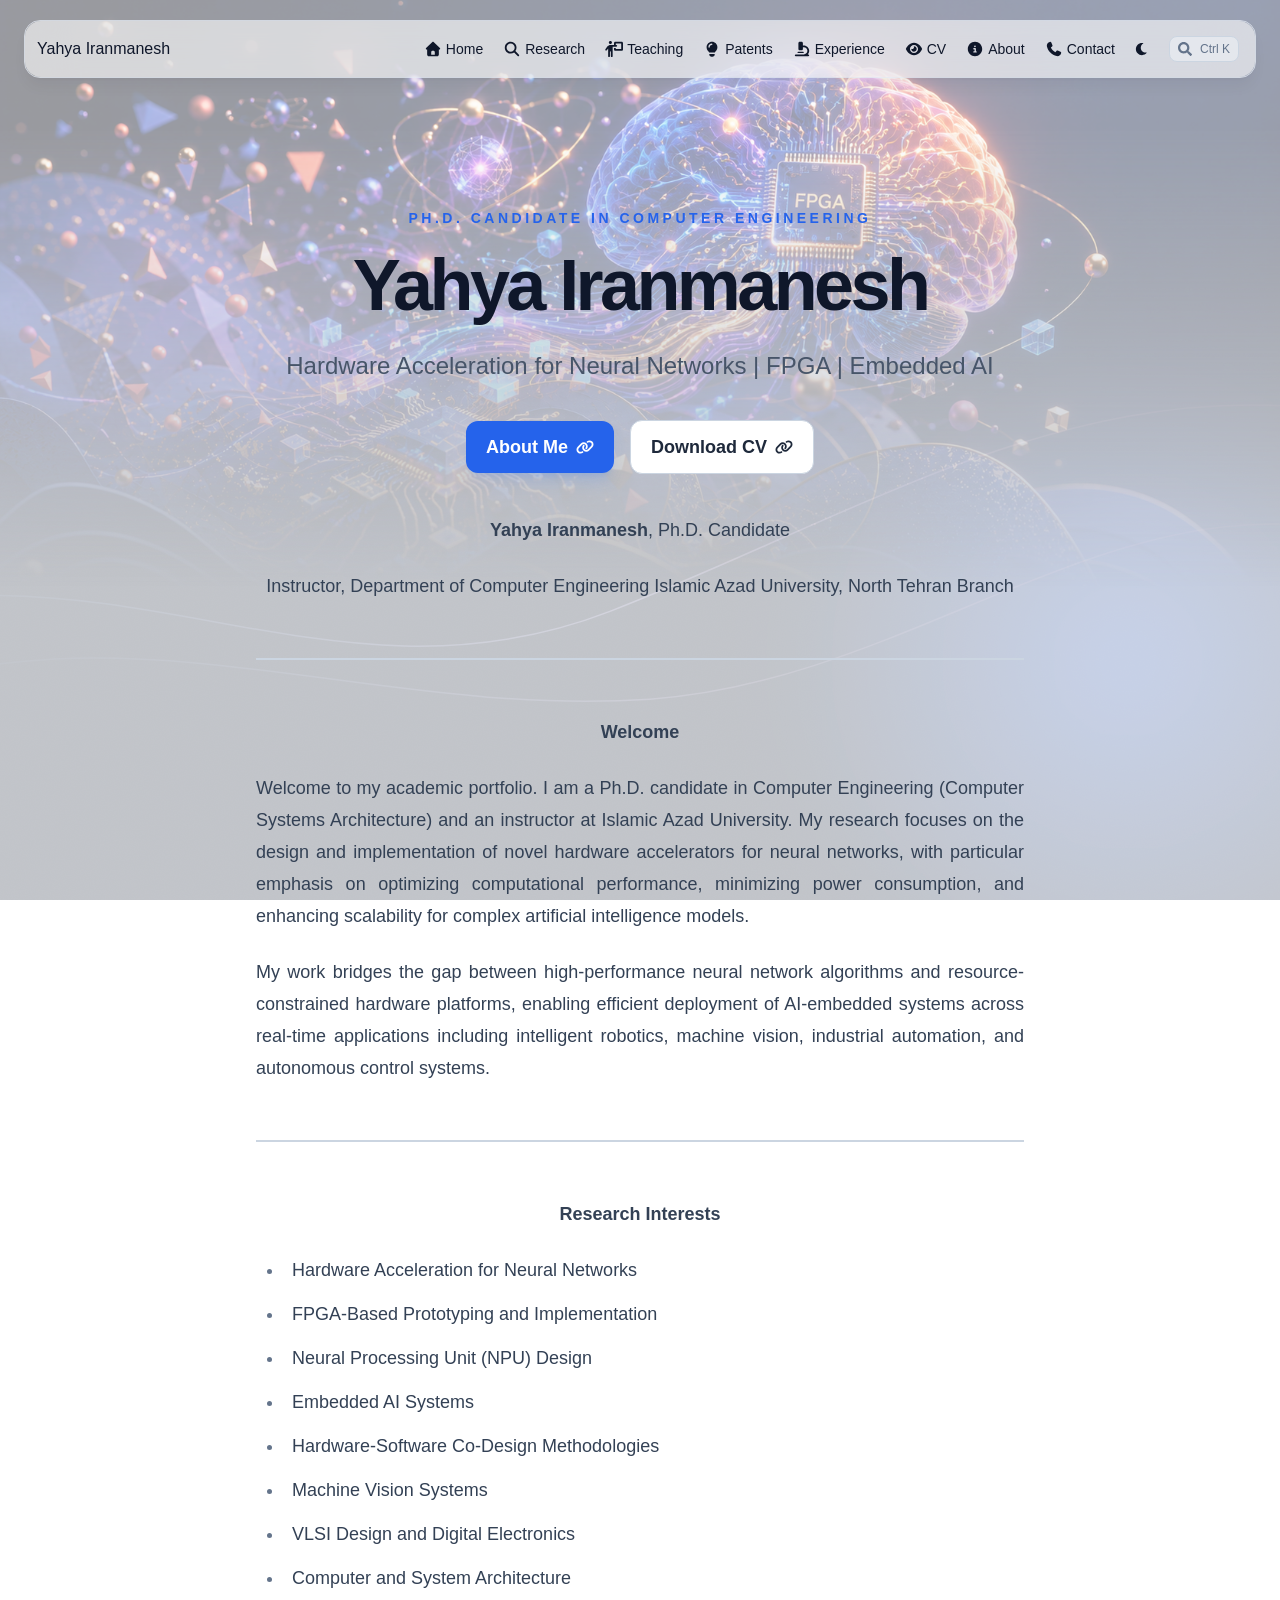
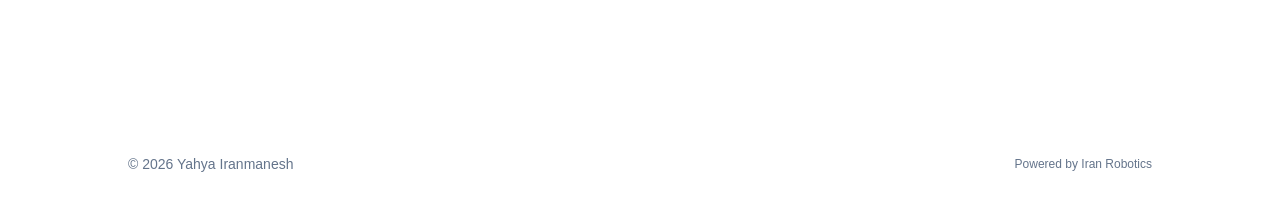
==== commit 4b9139f8: "Remove integrity attribute from head" ====
--- a/index.html
+++ b/index.html
@@ -1,1041 +1,42 @@
-<!doctype html>
-<html
-  lang="en"
-  dir="ltr"
-  class="scroll-smooth"
-  data-default-appearance="light"
-  data-auto-appearance="true"><head>
-	<meta name="generator" content="Hugo 0.167.0"><script src="/livereload.js?mindelay=10&amp;v=2&amp;port=1313&amp;path=livereload" data-no-instant defer></script>
-  <meta charset="utf-8">
-  
-    <meta http-equiv="content-language" content="en">
-  
-  <meta name="viewport" content="width=device-width, initial-scale=1.0">
-  <meta http-equiv="X-UA-Compatible" content="ie=edge">
-  <meta name="theme-color">
-
-  
-  
-    <title>Yahya Iranmanesh</title>
-    <meta name="title" content="Yahya Iranmanesh">
-  
-
-  
-  
-  
-  
-  
-    
-  
-    
-  
-    
-  
-  
-  
-  
-  
-  <link rel="canonical" href="http://localhost:1313/">
-  
-  
-    
-      <link rel="alternate" type="application/rss+xml" href="/index.xml" title="Yahya Iranmanesh" />
-  
-    
-      <link rel="alternate" type="application/json" href="/index.json" title="Yahya Iranmanesh" />
-  
-  
-
-  
-  
-    <meta name="author" content="Yahya Iranmanesh">
-  
-  
-
-  
-  <meta property="og:url" content="http://localhost:1313/">
-	<meta property="og:site_name" content="Yahya Iranmanesh">
-	<meta property="og:title" content="Yahya Iranmanesh">
-	<meta property="og:locale" content="en">
-	<meta property="og:type" content="website">
-
-  
-	<meta name="twitter:card" content="summary">
-	<meta name="twitter:title" content="Yahya Iranmanesh">
-
-  
-  
-  
-  
-    
-      
-    
-  
-    
-      
-    
-  
-    
-      
-    
-  
-  
-    
-  
-
-  
-  
-  
-  
-  
-  
-
-  
-
-  
-  
-  
-  
-  
-  
-  
-    
-  
-  
-    
-  
-  
-  <link
-    type="text/css"
-    rel="stylesheet"
-    href="/css/main.bundle.min.3ee4fabfb1f20f2a263f5a6c39243b860ca4d16cbe32eb1403c45892b1d0e46be6c1a25ff9759f5c0843df6c06c77832cd75ca75626b24d6bc9a5fa6336c0102.css"
-    integrity="sha512-PuT6v7HyDyomP1psOSQ7hgyk0Wy&#43;MusUA8RYkrHQ5GvmwaJf&#43;XWfXAhD32wGx3gyzXXKdWJrJNa8ml&#43;mM2wBAg==">
-
-  
-  
-  <script
-    type="text/javascript"
-    src="/js/appearance.min.764f412f07ea715415e9123a5eb5f355429502d0b760146b9bcab854bc50829dee14488594acd935dfcdc6a0fe7e6d14d7bee914ebb9272b251aa238cb52c4dd.js"
-    integrity="sha512-dk9BLwfqcVQV6RI6XrXzVUKVAtC3YBRrm8q4VLxQgp3uFEiFlKzZNd/NxqD&#43;fm0U177pFOu5JyslGqI4y1LE3Q=="></script>
-  
-
-
-  
-  
-  
-  
-  
-  
-    
-    <script defer src="/lib/zoom/zoom.min.umd.b4b722fcb5d42f34f52b30a92f3521b69f403ca9d96d0d6179eb537cb870f5d83fdf1fe836688d95d5c99fefbda4170487711006e56051fa67ea00da10521721.js" integrity="sha512-tLci/LXULzT1KzCpLzUhtp9APKnZbQ1heetTfLhw9dg/3x/oNmiNldXJn&#43;&#43;9pBcEh3EQBuVgUfpn6gDaEFIXIQ=="></script>
-    
-    <script defer src="/js/medium-zoom.7f76d937fbb793f3703fedc60ee1e6345259cf2ada403d1876b806fffeaeb2ba6fc594eaccad75c96d5d2425e9fb833748bf1221b4d90d3cf78cf073e104f814.js" integrity="sha512-f3bZN/u3k/NwP&#43;3GDuHmNFJZzyraQD0YdrgG//6usrpvxZTqzK11yW1dJCXp&#43;4M3SL8SIbTZDTz3jPBz4QT4FA=="></script>
-  
-  
-  
-  
-
-  
-  
-  
-    
-  
-  
-    
-    
-    
-  
-  
-  
-  
-  
-  
-  
-  
-    
-    <script
-      defer
-      type="text/javascript"
-      id="script-bundle"
-      src="/js/main.bundle.min.9377ac06be984aaf218edd0c6b060b6468205effb60bb9a198edbdf99e7dff5a0ba3d95a8ce5d27a979076c294a36a7d7c30e0bcdffb861ea600c1c239d72d99.js"
-      integrity="sha512-k3esBr6YSq8hjt0MawYLZGggXv&#43;2C7mhmO29&#43;Z59/1oLo9lajOXSepeQdsKUo2p9fDDgvN/7hh6mAMHCOdctmQ=="
-      data-copy="Copy"
-      data-copied="Copied"></script>
-  
-
-  
-  
-
-
-
-
-
-
-
-
-
-
-
-
-
-
-
-
-
-
-
-
-
-
-
-
-  
-
-  
-
-  
-
-  
-
-  
-
-
-
-
-
-
-
-
-
-
-
-
-
-  
-  
-    <link rel="apple-touch-icon" sizes="180x180" href="/apple-touch-icon.png">
-    <link rel="icon" type="image/png" sizes="32x32" href="/favicon-32x32.png">
-    <link rel="icon" type="image/png" sizes="16x16" href="/favicon-16x16.png">
-    <link rel="manifest" href="/site.webmanifest">
-  
-
-  
-  <script type="application/ld+json">
-  {
-    "@context": "https://schema.org",
-    "@type": "WebSite",
-    "@id": "http://localhost:1313/",
-    "name": "Yahya Iranmanesh",
-    
-    "inLanguage": "en",
-    "url": "http://localhost:1313/",
-    
-    "publisher" : {
-      "@type": "Person",
-      "name": "Yahya Iranmanesh"
-    }
-  }
-  </script>
-
-
-
-  
-  
-
-  
-  
-
-  
-  
-
-  
-  
-</head>
-
-
-
-
-
-
-
-
-
-
-
-
-
-  
-    
-  
-
-
-
-
-
-
-  
-  <body class="flex flex-col h-screen m-auto leading-7 max-w-7xl px-6 sm:px-14 md:px-24 lg:px-32 text-lg bg-neutral text-neutral-900 dark:bg-neutral-800 dark:text-neutral bf-scrollbar">
-    <div id="the-top" class="absolute flex self-center">
-      <a
-        class="px-3 py-1 text-sm -translate-y-8 rounded-b-lg bg-primary-200 focus:translate-y-0 dark:bg-neutral-600"
-        href="#main-content">
-        <span class="font-bold text-primary-600 pe-2 dark:text-primary-400">&darr;</span>
-        Skip to main content
-      </a>
-    </div>
-    <header>
-      
-      
-        <div class="min-h-32"></div>
-<div class="fixed inset-x-0 top-3 z-100 px-3 sm:top-5 sm:px-6">
-  <div
-    class="relative mx-auto max-w-7xl rounded-2xl border border-neutral-200/80 shadow-lg shadow-neutral-900/5 dark:border-neutral-700/80 [&_img.logo]:max-h-10 [&_img.logo]:max-w-10">
-    <div class="absolute inset-0 -z-10 rounded-2xl bg-neutral/60 backdrop-blur-xl dark:bg-neutral-800/60"></div>
-    <div class="px-3">
-      <div class="main-menu flex items-center w-full gap-2 p-1 pl-0">
-  
-  
-    <a href="/" class="text-base font-medium truncate min-w-0 shrink">
-      Yahya Iranmanesh
-    </a>
-  
-  <div class="flex items-center ms-auto">
-    <div class="hidden md:flex">
-      <nav aria-label="Main menu" class="flex items-center gap-x-5 h-12">
-  
-    
-      
-  
-    <a
-      href="/"
-      
-      class="flex items-center bf-icon-color-hover"
-      aria-label="Home"
-      title="Yahya Iranmanesh">
-      
-        <span class="mr-1">
-          <span class="relative block icon"><svg xmlns="http://www.w3.org/2000/svg"  viewBox="0 0 640 640"><!--!Font Awesome Free 7.3.1 by @fontawesome - https://fontawesome.com License - https://fontawesome.com/license/free Copyright 2026 Fonticons, Inc.--><path fill="currentColor" d="M341.8 72.6C329.5 61.2 310.5 61.2 298.3 72.6L74.3 280.6C64.7 289.6 61.5 303.5 66.3 315.7C71.1 327.9 82.8 336 96 336L112 336L112 512C112 547.3 140.7 576 176 576L464 576C499.3 576 528 547.3 528 512L528 336L544 336C557.2 336 569 327.9 573.8 315.7C578.6 303.5 575.4 289.5 565.8 280.6L341.8 72.6zM304 384L336 384C362.5 384 384 405.5 384 432L384 528L256 528L256 432C256 405.5 277.5 384 304 384z"/></svg></span>
-        </span>
-      
-      
-        <span class="text-sm font-medium break-normal">
-          Home
-        </span>
-      
-    </a>
-  
-
-    
-      
-  
-    <a
-      href="/research/"
-      
-      class="flex items-center bf-icon-color-hover"
-      aria-label="Research"
-      title="Research">
-      
-        <span class="mr-1">
-          <span class="relative block icon"><svg xmlns="http://www.w3.org/2000/svg" viewBox="0 0 640 640"><!--!Font Awesome Free 7.3.1 by @fontawesome - https://fontawesome.com License - https://fontawesome.com/license/free Copyright 2026 Fonticons, Inc.--><path fill="currentColor" d="M480 272C480 317.9 465.1 360.3 440 394.7L566.6 521.4C579.1 533.9 579.1 554.2 566.6 566.7C554.1 579.2 533.8 579.2 521.3 566.7L394.7 440C360.3 465.1 317.9 480 272 480C157.1 480 64 386.9 64 272C64 157.1 157.1 64 272 64C386.9 64 480 157.1 480 272zM272 416C351.5 416 416 351.5 416 272C416 192.5 351.5 128 272 128C192.5 128 128 192.5 128 272C128 351.5 192.5 416 272 416z"/></svg></span>
-        </span>
-      
-      
-        <span class="text-sm font-medium break-normal">
-          Research
-        </span>
-      
-    </a>
-  
-
-    
-      
-  
-    <a
-      href="/teaching/"
-      
-      class="flex items-center bf-icon-color-hover"
-      aria-label="Teaching"
-      title="Teaching">
-      
-        <span class="mr-1">
-          <span class="relative block icon"><svg xmlns="http://www.w3.org/2000/svg" viewBox="0 0 640 640"><!--!Font Awesome Free 7.3.1 by @fontawesome - https://fontawesome.com License - https://fontawesome.com/license/free Copyright 2026 Fonticons, Inc.--><path fill="currentColor" d="M192 144C222.9 144 248 118.9 248 88C248 57.1 222.9 32 192 32C161.1 32 136 57.1 136 88C136 118.9 161.1 144 192 144zM176 576L176 416C176 407.2 183.2 400 192 400C200.8 400 208 407.2 208 416L208 576C208 593.7 222.3 608 240 608C257.7 608 272 593.7 272 576L272 240L400 240C417.7 240 432 225.7 432 208C432 190.3 417.7 176 400 176L384 176L384 128L576 128L576 320L384 320L384 288L320 288L320 336C320 362.5 341.5 384 368 384L592 384C618.5 384 640 362.5 640 336L640 112C640 85.5 618.5 64 592 64L368 64C341.5 64 320 85.5 320 112L320 176L197.3 176C151.7 176 108.8 197.6 81.7 234.2L14.3 324.9C3.8 339.1 6.7 359.1 20.9 369.7C35.1 380.3 55.1 377.3 65.7 363.1L112 300.7L112 576C112 593.7 126.3 608 144 608C161.7 608 176 593.7 176 576z"/></svg></span>
-        </span>
-      
-      
-        <span class="text-sm font-medium break-normal">
-          Teaching
-        </span>
-      
-    </a>
-  
-
-    
-      
-  
-    <a
-      href="/patents/"
-      
-      class="flex items-center bf-icon-color-hover"
-      aria-label="Patents"
-      title="Patents">
-      
-        <span class="mr-1">
-          <span class="relative block icon"><svg xmlns="http://www.w3.org/2000/svg" viewBox="0 0 640 640"><!--!Font Awesome Free 7.3.1 by @fontawesome - https://fontawesome.com License - https://fontawesome.com/license/free Copyright 2026 Fonticons, Inc.--><path fill="currentColor" d="M420.9 448C428.2 425.7 442.8 405.5 459.3 388.1C492 353.7 512 307.2 512 256C512 150 426 64 320 64C214 64 128 150 128 256C128 307.2 148 353.7 180.7 388.1C197.2 405.5 211.9 425.7 219.1 448L420.8 448zM416 496L224 496L224 512C224 556.2 259.8 592 304 592L336 592C380.2 592 416 556.2 416 512L416 496zM312 176C272.2 176 240 208.2 240 248C240 261.3 229.3 272 216 272C202.7 272 192 261.3 192 248C192 181.7 245.7 128 312 128C325.3 128 336 138.7 336 152C336 165.3 325.3 176 312 176z"/></svg></span>
-        </span>
-      
-      
-        <span class="text-sm font-medium break-normal">
-          Patents
-        </span>
-      
-    </a>
-  
-
-    
-      
-  
-    <a
-      href="/experience/"
-      
-      class="flex items-center bf-icon-color-hover"
-      aria-label="Experience"
-      title="Professional Experience">
-      
-        <span class="mr-1">
-          <span class="relative block icon"><svg xmlns="http://www.w3.org/2000/svg" viewBox="0 0 640 640"><!--!Font Awesome Free 7.3.1 by @fontawesome - https://fontawesome.com License - https://fontawesome.com/license/free Copyright 2026 Fonticons, Inc.--><path fill="currentColor" d="M240 64C213.5 64 192 85.5 192 112L192 320C192 346.5 213.5 368 240 368L304 368C330.5 368 352 346.5 352 320L352 256L384 256C454.7 256 512 313.3 512 384C512 454.7 454.7 512 384 512L96 512C78.3 512 64 526.3 64 544C64 561.7 78.3 576 96 576L544 576C561.7 576 576 561.7 576 544C576 526.3 561.7 512 544 512L527.1 512C557.5 478 576 433.2 576 384C576 278 490 192 384 192L352 192L352 112C352 85.5 330.5 64 304 64L240 64zM184 416C170.7 416 160 426.7 160 440C160 453.3 170.7 464 184 464L360 464C373.3 464 384 453.3 384 440C384 426.7 373.3 416 360 416L184 416z"/></svg></span>
-        </span>
-      
-      
-        <span class="text-sm font-medium break-normal">
-          Experience
-        </span>
-      
-    </a>
-  
-
-    
-      
-  
-    <a
-      href="/cv/"
-      
-      class="flex items-center bf-icon-color-hover"
-      aria-label="CV"
-      title="Curriculum Vitae">
-      
-        <span class="mr-1">
-          <span class="relative block icon"><svg xmlns="http://www.w3.org/2000/svg" viewBox="0 0 640 640"><!--!Font Awesome Free 7.3.1 by @fontawesome - https://fontawesome.com License - https://fontawesome.com/license/free Copyright 2026 Fonticons, Inc.--><path fill="currentColor" d="M320 96C239.2 96 174.5 132.8 127.4 176.6C80.6 220.1 49.3 272 34.4 307.7C31.1 315.6 31.1 324.4 34.4 332.3C49.3 368 80.6 420 127.4 463.4C174.5 507.1 239.2 544 320 544C400.8 544 465.5 507.2 512.6 463.4C559.4 419.9 590.7 368 605.6 332.3C608.9 324.4 608.9 315.6 605.6 307.7C590.7 272 559.4 220 512.6 176.6C465.5 132.9 400.8 96 320 96zM176 320C176 240.5 240.5 176 320 176C399.5 176 464 240.5 464 320C464 399.5 399.5 464 320 464C240.5 464 176 399.5 176 320zM320 256C320 291.3 291.3 320 256 320C244.5 320 233.7 317 224.3 311.6C223.3 322.5 224.2 333.7 227.2 344.8C240.9 396 293.6 426.4 344.8 412.7C396 399 426.4 346.3 412.7 295.1C400.5 249.4 357.2 220.3 311.6 224.3C316.9 233.6 320 244.4 320 256z"/></svg></span>
-        </span>
-      
-      
-        <span class="text-sm font-medium break-normal">
-          CV
-        </span>
-      
-    </a>
-  
-
-    
-      
-  
-    <a
-      href="/about/"
-      
-      class="flex items-center bf-icon-color-hover"
-      aria-label="About"
-      title="About">
-      
-        <span class="mr-1">
-          <span class="relative block icon"><svg xmlns="http://www.w3.org/2000/svg" viewBox="0 0 640 640"><!--!Font Awesome Free 7.3.1 by @fontawesome - https://fontawesome.com License - https://fontawesome.com/license/free Copyright 2026 Fonticons, Inc.--><path fill="currentColor" d="M320 576C461.4 576 576 461.4 576 320C576 178.6 461.4 64 320 64C178.6 64 64 178.6 64 320C64 461.4 178.6 576 320 576zM288 224C288 206.3 302.3 192 320 192C337.7 192 352 206.3 352 224C352 241.7 337.7 256 320 256C302.3 256 288 241.7 288 224zM280 288L328 288C341.3 288 352 298.7 352 312L352 400L360 400C373.3 400 384 410.7 384 424C384 437.3 373.3 448 360 448L280 448C266.7 448 256 437.3 256 424C256 410.7 266.7 400 280 400L304 400L304 336L280 336C266.7 336 256 325.3 256 312C256 298.7 266.7 288 280 288z"/></svg></span>
-        </span>
-      
-      
-        <span class="text-sm font-medium break-normal">
-          About
-        </span>
-      
-    </a>
-  
-
-    
-      
-  
-    <a
-      href="/contact/"
-      
-      class="flex items-center bf-icon-color-hover"
-      aria-label="Contact"
-      title="Contact">
-      
-        <span class="mr-1">
-          <span class="relative block icon"><svg xmlns="http://www.w3.org/2000/svg" viewBox="0 0 640 640"><!--!Font Awesome Free 7.3.1 by @fontawesome - https://fontawesome.com License - https://fontawesome.com/license/free Copyright 2026 Fonticons, Inc.--><path fill="currentColor" d="M224.2 89C216.3 70.1 195.7 60.1 176.1 65.4L170.6 66.9C106 84.5 50.8 147.1 66.9 223.3C104 398.3 241.7 536 416.7 573.1C493 589.3 555.5 534 573.1 469.4L574.6 463.9C580 444.2 569.9 423.6 551.1 415.8L453.8 375.3C437.3 368.4 418.2 373.2 406.8 387.1L368.2 434.3C297.9 399.4 241.3 341 208.8 269.3L253 233.3C266.9 222 271.6 202.9 264.8 186.3L224.2 89z"/></svg></span>
-        </span>
-      
-      
-        <span class="text-sm font-medium break-normal">
-          Contact
-        </span>
-      
-    </a>
-  
-
-    
-  
-
-  
-
-  
-
-  
-    <div class="flex items-center">
-      <button
-        id="appearance-switcher"
-        aria-label="Switch to dark appearance"
-        type="button"
-        class="text-sm bf-icon-color-hover"
-        title="Switch to dark appearance">
-        <div class="flex items-center justify-center dark:hidden">
-          <span class="relative block icon"><svg xmlns="http://www.w3.org/2000/svg" viewBox="0 0 512 512"><path fill="currentColor" d="M32 256c0-123.8 100.3-224 223.8-224c11.36 0 29.7 1.668 40.9 3.746c9.616 1.777 11.75 14.63 3.279 19.44C245 86.5 211.2 144.6 211.2 207.8c0 109.7 99.71 193 208.3 172.3c9.561-1.805 16.28 9.324 10.11 16.95C387.9 448.6 324.8 480 255.8 480C132.1 480 32 379.6 32 256z"/></svg>
-</span>
-        </div>
-        <div class="items-center justify-center hidden dark:flex">
-          <span class="relative block icon"><svg xmlns="http://www.w3.org/2000/svg" viewBox="0 0 512 512"><path fill="currentColor" d="M256 159.1c-53.02 0-95.1 42.98-95.1 95.1S202.1 351.1 256 351.1s95.1-42.98 95.1-95.1S309 159.1 256 159.1zM509.3 347L446.1 255.1l63.15-91.01c6.332-9.125 1.104-21.74-9.826-23.72l-109-19.7l-19.7-109c-1.975-10.93-14.59-16.16-23.72-9.824L256 65.89L164.1 2.736c-9.125-6.332-21.74-1.107-23.72 9.824L121.6 121.6L12.56 141.3C1.633 143.2-3.596 155.9 2.736 164.1L65.89 256l-63.15 91.01c-6.332 9.125-1.105 21.74 9.824 23.72l109 19.7l19.7 109c1.975 10.93 14.59 16.16 23.72 9.824L256 446.1l91.01 63.15c9.127 6.334 21.75 1.107 23.72-9.822l19.7-109l109-19.7C510.4 368.8 515.6 356.1 509.3 347zM256 383.1c-70.69 0-127.1-57.31-127.1-127.1c0-70.69 57.31-127.1 127.1-127.1s127.1 57.3 127.1 127.1C383.1 326.7 326.7 383.1 256 383.1z"/></svg>
-</span>
-        </div>
-      </button>
-    </div>
-  
-
-  
-    <button
-      id="search-button"
-      aria-label="Search (/ or ⌘K)"
-      class="flex items-center gap-2 rounded-lg border bf-border-color bf-border-color-hover bg-neutral-100/50 px-2 py-1 text-sm text-neutral-500 transition-colors hover:text-primary-600 dark:bg-neutral-800/50 dark:text-neutral-400 dark:hover:text-primary-400"
-      title="Search (/ or ⌘K)">
-      <span class="relative block icon"><svg aria-hidden="true" focusable="false" data-prefix="fas" data-icon="search" class="svg-inline--fa fa-search fa-w-16" role="img" xmlns="http://www.w3.org/2000/svg" viewBox="0 0 512 512"><path fill="currentColor" d="M505 442.7L405.3 343c-4.5-4.5-10.6-7-17-7H372c27.6-35.3 44-79.7 44-128C416 93.1 322.9 0 208 0S0 93.1 0 208s93.1 208 208 208c48.3 0 92.7-16.4 128-44v16.3c0 6.4 2.5 12.5 7 17l99.7 99.7c9.4 9.4 24.6 9.4 33.9 0l28.3-28.3c9.4-9.4 9.4-24.6.1-34zM208 336c-70.7 0-128-57.2-128-128 0-70.7 57.2-128 128-128 70.7 0 128 57.2 128 128 0 70.7-57.2 128-128 128z"/></svg>
-</span>
-      <kbd
-        id="search-shortcut-hint"
-        class="pointer-events-none font-sans text-xs text-neutral-500 dark:text-neutral-400"
-        aria-hidden="true">
-        ⌘K
-      </kbd>
-    </button>
-  
-</nav>
-
-
-
-    </div>
-    <div class="flex md:hidden">
-      
-<div class="mobile-header-row relative flex items-center h-14 gap-4">
-  
-
-  
-    <button
-      id="appearance-switcher-mobile"
-      type="button"
-      aria-label="Switch to dark appearance"
-      title="Switch to dark appearance"
-      class="flex items-center justify-center text-neutral-900 hover:text-primary-600 dark:text-neutral-200 dark:hover:text-primary-400">
-      <div class="dark:hidden">
-        <span class="relative block icon"><svg xmlns="http://www.w3.org/2000/svg" viewBox="0 0 512 512"><path fill="currentColor" d="M32 256c0-123.8 100.3-224 223.8-224c11.36 0 29.7 1.668 40.9 3.746c9.616 1.777 11.75 14.63 3.279 19.44C245 86.5 211.2 144.6 211.2 207.8c0 109.7 99.71 193 208.3 172.3c9.561-1.805 16.28 9.324 10.11 16.95C387.9 448.6 324.8 480 255.8 480C132.1 480 32 379.6 32 256z"/></svg>
-</span>
-      </div>
-      <div class="hidden dark:block">
-        <span class="relative block icon"><svg xmlns="http://www.w3.org/2000/svg" viewBox="0 0 512 512"><path fill="currentColor" d="M256 159.1c-53.02 0-95.1 42.98-95.1 95.1S202.1 351.1 256 351.1s95.1-42.98 95.1-95.1S309 159.1 256 159.1zM509.3 347L446.1 255.1l63.15-91.01c6.332-9.125 1.104-21.74-9.826-23.72l-109-19.7l-19.7-109c-1.975-10.93-14.59-16.16-23.72-9.824L256 65.89L164.1 2.736c-9.125-6.332-21.74-1.107-23.72 9.824L121.6 121.6L12.56 141.3C1.633 143.2-3.596 155.9 2.736 164.1L65.89 256l-63.15 91.01c-6.332 9.125-1.105 21.74 9.824 23.72l109 19.7l19.7 109c1.975 10.93 14.59 16.16 23.72 9.824L256 446.1l91.01 63.15c9.127 6.334 21.75 1.107 23.72-9.822l19.7-109l109-19.7C510.4 368.8 515.6 356.1 509.3 347zM256 383.1c-70.69 0-127.1-57.31-127.1-127.1c0-70.69 57.31-127.1 127.1-127.1s127.1 57.3 127.1 127.1C383.1 326.7 326.7 383.1 256 383.1z"/></svg>
-</span>
-      </div>
-    </button>
-  
-
-  
-    <button
-      id="search-button-mobile"
-      aria-label="Search (/ or ⌘K)"
-      class="flex items-center justify-center bf-icon-color-hover"
-      title="Search (/ or ⌘K)">
-      <span class="relative block icon"><svg aria-hidden="true" focusable="false" data-prefix="fas" data-icon="search" class="svg-inline--fa fa-search fa-w-16" role="img" xmlns="http://www.w3.org/2000/svg" viewBox="0 0 512 512"><path fill="currentColor" d="M505 442.7L405.3 343c-4.5-4.5-10.6-7-17-7H372c27.6-35.3 44-79.7 44-128C416 93.1 322.9 0 208 0S0 93.1 0 208s93.1 208 208 208c48.3 0 92.7-16.4 128-44v16.3c0 6.4 2.5 12.5 7 17l99.7 99.7c9.4 9.4 24.6 9.4 33.9 0l28.3-28.3c9.4-9.4 9.4-24.6.1-34zM208 336c-70.7 0-128-57.2-128-128 0-70.7 57.2-128 128-128 70.7 0 128 57.2 128 128 0 70.7-57.2 128-128 128z"/></svg>
-</span>
-    </button>
-  
-
-  
-    <input type="checkbox" id="mobile-menu-toggle" autocomplete="off" class="hidden peer">
-    <label
-      for="mobile-menu-toggle"
-      tabindex="0"
-      role="button"
-      aria-expanded="false"
-      aria-controls="mobile-menu-dialog"
-      aria-label="Main menu"
-      class="flex items-center justify-center cursor-pointer bf-icon-color-hover">
-      <span class="relative block icon"><svg xmlns="http://www.w3.org/2000/svg" viewBox="0 0 448 512"><path fill="currentColor" d="M0 96C0 78.33 14.33 64 32 64H416C433.7 64 448 78.33 448 96C448 113.7 433.7 128 416 128H32C14.33 128 0 113.7 0 96zM0 256C0 238.3 14.33 224 32 224H416C433.7 224 448 238.3 448 256C448 273.7 433.7 288 416 288H32C14.33 288 0 273.7 0 256zM416 448H32C14.33 448 0 433.7 0 416C0 398.3 14.33 384 32 384H416C433.7 384 448 398.3 448 416C448 433.7 433.7 448 416 448z"/></svg>
-</span>
-    </label>
-
-    <div
-      id="mobile-menu-dialog"
-      role="dialog"
-      aria-modal="true"
-      aria-label="Main menu"
-      style="scrollbar-gutter: stable;"
-      class="z-50 invisible overflow-y-auto opacity-0 transition-[opacity,visibility] duration-300 peer-checked:visible peer-checked:opacity-100
-      
-        mobile-menu-style-dropdown absolute end-0 top-[calc(100%+0.75rem)] z-10 w-[min(22rem,calc(100vw-1.5rem))] rounded-2xl border border-neutral-200/80 bg-neutral/95 p-5 shadow-2xl shadow-neutral-900/20 dark:border-neutral-700/80 dark:bg-neutral-800/95
-      
-      bf-scrollbar">
-      <label
-        for="mobile-menu-toggle"
-        tabindex="0"
-        role="button"
-        aria-expanded="false"
-        aria-controls="mobile-menu-dialog"
-        class="absolute end-3 top-3 h-10 w-10 rounded-xl flex items-center justify-center cursor-pointer select-none bf-icon-color-hover border bf-border-color bf-border-color-hover bg-neutral-50 dark:bg-neutral-900">
-        <span class="sr-only">Close menu</span>
-        <span class="relative block icon"><svg xmlns="http://www.w3.org/2000/svg" viewBox="0 0 320 512"><path fill="currentColor" d="M310.6 361.4c12.5 12.5 12.5 32.75 0 45.25C304.4 412.9 296.2 416 288 416s-16.38-3.125-22.62-9.375L160 301.3L54.63 406.6C48.38 412.9 40.19 416 32 416S15.63 412.9 9.375 406.6c-12.5-12.5-12.5-32.75 0-45.25l105.4-105.4L9.375 150.6c-12.5-12.5-12.5-32.75 0-45.25s32.75-12.5 45.25 0L160 210.8l105.4-105.4c12.5-12.5 32.75-12.5 45.25 0s12.5 32.75 0 45.25l-105.4 105.4L310.6 361.4z"/></svg>
-</span>
-      </label>
-      <nav
-        aria-label="Mobile menu"
-        class="mt-10 space-y-3">
-        
-  
-    
-    <div class="px-2">
-      <div class="flex items-center gap-4">
-        <a
-          href="/"
-          aria-label="Home"
-          
-          class="flex grow items-center gap-4 group bf-icon-color-hover text-neutral-700 dark:text-neutral-200">
-          
-            <span class="flex items-center justify-center h-8 w-8 text-2xl">
-              <span class="relative block icon"><svg xmlns="http://www.w3.org/2000/svg"  viewBox="0 0 640 640"><!--!Font Awesome Free 7.3.1 by @fontawesome - https://fontawesome.com License - https://fontawesome.com/license/free Copyright 2026 Fonticons, Inc.--><path fill="currentColor" d="M341.8 72.6C329.5 61.2 310.5 61.2 298.3 72.6L74.3 280.6C64.7 289.6 61.5 303.5 66.3 315.7C71.1 327.9 82.8 336 96 336L112 336L112 512C112 547.3 140.7 576 176 576L464 576C499.3 576 528 547.3 528 512L528 336L544 336C557.2 336 569 327.9 573.8 315.7C578.6 303.5 575.4 289.5 565.8 280.6L341.8 72.6zM304 384L336 384C362.5 384 384 405.5 384 432L384 528L256 528L256 432C256 405.5 277.5 384 304 384z"/></svg></span>
-            </span>
-          
-          <span title="Yahya Iranmanesh" class="text-2xl font-bold tracking-tight">
-            Home
-          </span>
-        </a>
-        
-      </div>
-
-      
-    </div>
-  
-    
-    <div class="px-2">
-      <div class="flex items-center gap-4">
-        <a
-          href="/research/"
-          aria-label="Research"
-          
-          class="flex grow items-center gap-4 group bf-icon-color-hover text-neutral-700 dark:text-neutral-200">
-          
-            <span class="flex items-center justify-center h-8 w-8 text-2xl">
-              <span class="relative block icon"><svg xmlns="http://www.w3.org/2000/svg" viewBox="0 0 640 640"><!--!Font Awesome Free 7.3.1 by @fontawesome - https://fontawesome.com License - https://fontawesome.com/license/free Copyright 2026 Fonticons, Inc.--><path fill="currentColor" d="M480 272C480 317.9 465.1 360.3 440 394.7L566.6 521.4C579.1 533.9 579.1 554.2 566.6 566.7C554.1 579.2 533.8 579.2 521.3 566.7L394.7 440C360.3 465.1 317.9 480 272 480C157.1 480 64 386.9 64 272C64 157.1 157.1 64 272 64C386.9 64 480 157.1 480 272zM272 416C351.5 416 416 351.5 416 272C416 192.5 351.5 128 272 128C192.5 128 128 192.5 128 272C128 351.5 192.5 416 272 416z"/></svg></span>
-            </span>
-          
-          <span title="Research" class="text-2xl font-bold tracking-tight">
-            Research
-          </span>
-        </a>
-        
-      </div>
-
-      
-    </div>
-  
-    
-    <div class="px-2">
-      <div class="flex items-center gap-4">
-        <a
-          href="/teaching/"
-          aria-label="Teaching"
-          
-          class="flex grow items-center gap-4 group bf-icon-color-hover text-neutral-700 dark:text-neutral-200">
-          
-            <span class="flex items-center justify-center h-8 w-8 text-2xl">
-              <span class="relative block icon"><svg xmlns="http://www.w3.org/2000/svg" viewBox="0 0 640 640"><!--!Font Awesome Free 7.3.1 by @fontawesome - https://fontawesome.com License - https://fontawesome.com/license/free Copyright 2026 Fonticons, Inc.--><path fill="currentColor" d="M192 144C222.9 144 248 118.9 248 88C248 57.1 222.9 32 192 32C161.1 32 136 57.1 136 88C136 118.9 161.1 144 192 144zM176 576L176 416C176 407.2 183.2 400 192 400C200.8 400 208 407.2 208 416L208 576C208 593.7 222.3 608 240 608C257.7 608 272 593.7 272 576L272 240L400 240C417.7 240 432 225.7 432 208C432 190.3 417.7 176 400 176L384 176L384 128L576 128L576 320L384 320L384 288L320 288L320 336C320 362.5 341.5 384 368 384L592 384C618.5 384 640 362.5 640 336L640 112C640 85.5 618.5 64 592 64L368 64C341.5 64 320 85.5 320 112L320 176L197.3 176C151.7 176 108.8 197.6 81.7 234.2L14.3 324.9C3.8 339.1 6.7 359.1 20.9 369.7C35.1 380.3 55.1 377.3 65.7 363.1L112 300.7L112 576C112 593.7 126.3 608 144 608C161.7 608 176 593.7 176 576z"/></svg></span>
-            </span>
-          
-          <span title="Teaching" class="text-2xl font-bold tracking-tight">
-            Teaching
-          </span>
-        </a>
-        
-      </div>
-
-      
-    </div>
-  
-    
-    <div class="px-2">
-      <div class="flex items-center gap-4">
-        <a
-          href="/patents/"
-          aria-label="Patents"
-          
-          class="flex grow items-center gap-4 group bf-icon-color-hover text-neutral-700 dark:text-neutral-200">
-          
-            <span class="flex items-center justify-center h-8 w-8 text-2xl">
-              <span class="relative block icon"><svg xmlns="http://www.w3.org/2000/svg" viewBox="0 0 640 640"><!--!Font Awesome Free 7.3.1 by @fontawesome - https://fontawesome.com License - https://fontawesome.com/license/free Copyright 2026 Fonticons, Inc.--><path fill="currentColor" d="M420.9 448C428.2 425.7 442.8 405.5 459.3 388.1C492 353.7 512 307.2 512 256C512 150 426 64 320 64C214 64 128 150 128 256C128 307.2 148 353.7 180.7 388.1C197.2 405.5 211.9 425.7 219.1 448L420.8 448zM416 496L224 496L224 512C224 556.2 259.8 592 304 592L336 592C380.2 592 416 556.2 416 512L416 496zM312 176C272.2 176 240 208.2 240 248C240 261.3 229.3 272 216 272C202.7 272 192 261.3 192 248C192 181.7 245.7 128 312 128C325.3 128 336 138.7 336 152C336 165.3 325.3 176 312 176z"/></svg></span>
-            </span>
-          
-          <span title="Patents" class="text-2xl font-bold tracking-tight">
-            Patents
-          </span>
-        </a>
-        
-      </div>
-
-      
-    </div>
-  
-    
-    <div class="px-2">
-      <div class="flex items-center gap-4">
-        <a
-          href="/experience/"
-          aria-label="Experience"
-          
-          class="flex grow items-center gap-4 group bf-icon-color-hover text-neutral-700 dark:text-neutral-200">
-          
-            <span class="flex items-center justify-center h-8 w-8 text-2xl">
-              <span class="relative block icon"><svg xmlns="http://www.w3.org/2000/svg" viewBox="0 0 640 640"><!--!Font Awesome Free 7.3.1 by @fontawesome - https://fontawesome.com License - https://fontawesome.com/license/free Copyright 2026 Fonticons, Inc.--><path fill="currentColor" d="M240 64C213.5 64 192 85.5 192 112L192 320C192 346.5 213.5 368 240 368L304 368C330.5 368 352 346.5 352 320L352 256L384 256C454.7 256 512 313.3 512 384C512 454.7 454.7 512 384 512L96 512C78.3 512 64 526.3 64 544C64 561.7 78.3 576 96 576L544 576C561.7 576 576 561.7 576 544C576 526.3 561.7 512 544 512L527.1 512C557.5 478 576 433.2 576 384C576 278 490 192 384 192L352 192L352 112C352 85.5 330.5 64 304 64L240 64zM184 416C170.7 416 160 426.7 160 440C160 453.3 170.7 464 184 464L360 464C373.3 464 384 453.3 384 440C384 426.7 373.3 416 360 416L184 416z"/></svg></span>
-            </span>
-          
-          <span title="Professional Experience" class="text-2xl font-bold tracking-tight">
-            Experience
-          </span>
-        </a>
-        
-      </div>
-
-      
-    </div>
-  
-    
-    <div class="px-2">
-      <div class="flex items-center gap-4">
-        <a
-          href="/cv/"
-          aria-label="CV"
-          
-          class="flex grow items-center gap-4 group bf-icon-color-hover text-neutral-700 dark:text-neutral-200">
-          
-            <span class="flex items-center justify-center h-8 w-8 text-2xl">
-              <span class="relative block icon"><svg xmlns="http://www.w3.org/2000/svg" viewBox="0 0 640 640"><!--!Font Awesome Free 7.3.1 by @fontawesome - https://fontawesome.com License - https://fontawesome.com/license/free Copyright 2026 Fonticons, Inc.--><path fill="currentColor" d="M320 96C239.2 96 174.5 132.8 127.4 176.6C80.6 220.1 49.3 272 34.4 307.7C31.1 315.6 31.1 324.4 34.4 332.3C49.3 368 80.6 420 127.4 463.4C174.5 507.1 239.2 544 320 544C400.8 544 465.5 507.2 512.6 463.4C559.4 419.9 590.7 368 605.6 332.3C608.9 324.4 608.9 315.6 605.6 307.7C590.7 272 559.4 220 512.6 176.6C465.5 132.9 400.8 96 320 96zM176 320C176 240.5 240.5 176 320 176C399.5 176 464 240.5 464 320C464 399.5 399.5 464 320 464C240.5 464 176 399.5 176 320zM320 256C320 291.3 291.3 320 256 320C244.5 320 233.7 317 224.3 311.6C223.3 322.5 224.2 333.7 227.2 344.8C240.9 396 293.6 426.4 344.8 412.7C396 399 426.4 346.3 412.7 295.1C400.5 249.4 357.2 220.3 311.6 224.3C316.9 233.6 320 244.4 320 256z"/></svg></span>
-            </span>
-          
-          <span title="Curriculum Vitae" class="text-2xl font-bold tracking-tight">
-            CV
-          </span>
-        </a>
-        
-      </div>
-
-      
-    </div>
-  
-    
-    <div class="px-2">
-      <div class="flex items-center gap-4">
-        <a
-          href="/about/"
-          aria-label="About"
-          
-          class="flex grow items-center gap-4 group bf-icon-color-hover text-neutral-700 dark:text-neutral-200">
-          
-            <span class="flex items-center justify-center h-8 w-8 text-2xl">
-              <span class="relative block icon"><svg xmlns="http://www.w3.org/2000/svg" viewBox="0 0 640 640"><!--!Font Awesome Free 7.3.1 by @fontawesome - https://fontawesome.com License - https://fontawesome.com/license/free Copyright 2026 Fonticons, Inc.--><path fill="currentColor" d="M320 576C461.4 576 576 461.4 576 320C576 178.6 461.4 64 320 64C178.6 64 64 178.6 64 320C64 461.4 178.6 576 320 576zM288 224C288 206.3 302.3 192 320 192C337.7 192 352 206.3 352 224C352 241.7 337.7 256 320 256C302.3 256 288 241.7 288 224zM280 288L328 288C341.3 288 352 298.7 352 312L352 400L360 400C373.3 400 384 410.7 384 424C384 437.3 373.3 448 360 448L280 448C266.7 448 256 437.3 256 424C256 410.7 266.7 400 280 400L304 400L304 336L280 336C266.7 336 256 325.3 256 312C256 298.7 266.7 288 280 288z"/></svg></span>
-            </span>
-          
-          <span title="About" class="text-2xl font-bold tracking-tight">
-            About
-          </span>
-        </a>
-        
-      </div>
-
-      
-    </div>
-  
-    
-    <div class="px-2">
-      <div class="flex items-center gap-4">
-        <a
-          href="/contact/"
-          aria-label="Contact"
-          
-          class="flex grow items-center gap-4 group bf-icon-color-hover text-neutral-700 dark:text-neutral-200">
-          
-            <span class="flex items-center justify-center h-8 w-8 text-2xl">
-              <span class="relative block icon"><svg xmlns="http://www.w3.org/2000/svg" viewBox="0 0 640 640"><!--!Font Awesome Free 7.3.1 by @fontawesome - https://fontawesome.com License - https://fontawesome.com/license/free Copyright 2026 Fonticons, Inc.--><path fill="currentColor" d="M224.2 89C216.3 70.1 195.7 60.1 176.1 65.4L170.6 66.9C106 84.5 50.8 147.1 66.9 223.3C104 398.3 241.7 536 416.7 573.1C493 589.3 555.5 534 573.1 469.4L574.6 463.9C580 444.2 569.9 423.6 551.1 415.8L453.8 375.3C437.3 368.4 418.2 373.2 406.8 387.1L368.2 434.3C297.9 399.4 241.3 341 208.8 269.3L253 233.3C266.9 222 271.6 202.9 264.8 186.3L224.2 89z"/></svg></span>
-            </span>
-          
-          <span title="Contact" class="text-2xl font-bold tracking-tight">
-            Contact
-          </span>
-        </a>
-        
-      </div>
-
-      
-    </div>
-  
-
-        
-  
-
-        
-  
-
-      </nav>
-    </div>
-  
-</div>
-
-
-
-
-
-
-
-    </div>
-  </div>
-</div>
-
-
-
-
-
-    </div>
-  </div>
-</div>
-
-      
-    </header>
-    <div class="relative flex flex-col grow">
-      <main id="main-content" class="grow">
-        
-  
-    
-    
-      <article class="relative isolate overflow-hidden">
-  
-  
-  
-    
-      
-    
-  
-  
-    <div
-      id="landing-hero-background"
-      class="hero-canvas-fade nozoom fixed inset-x-0 top-0 -z-10 h-[640px]">
-      <img
-        class="absolute inset-0 h-full w-full object-cover"
-        src="/img/welcome.png"
-        role="presentation"
-        loading="eager"
-        decoding="async"
-        fetchpriority="high" />
-      <div class="absolute inset-0 bg-neutral/60 dark:bg-neutral-800/50"></div>
-    </div>
-    
-    
-    <script
-      type="text/javascript"
-      src="/js/hero-scroll-fade.min.b0a2a23f4c45f0971fb042db738e81023bae5bb5972287dc8980505bad3e9f7ff460fad6f95599ee3888bb572cf70bdaa713e2418bd276c17460b4deaa109789.js"
-      integrity="sha512-sKKiP0xF8JcfsELbc46BAjuuW7WXIofciYBQW60&#43;n3/0YPrW&#43;VWZ7jiIu1cs9wvapxPiQYvSdsF0YLTeqhCXiQ=="
-      data-hero-id="landing-hero-background"
-      data-fade-distance="500"></script>
-  
-  <section class="mx-auto max-w-7xl px-4 pb-16 pt-12 sm:px-6 sm:pb-24 sm:pt-20 lg:px-8">
-    <div class="mx-auto max-w-4xl text-center">
-      
-        <p class="landing-rise mb-5 text-sm font-semibold uppercase tracking-[0.25em] text-primary-600 dark:text-primary-400">
-          Ph.D. Candidate in Computer Engineering
-        </p>
-      
-      
-        <h1 class="landing-rise landing-rise-1 text-balance text-5xl font-black leading-[1.05] tracking-tighter text-neutral-900 dark:text-white sm:text-7xl">
-          Yahya Iranmanesh
-        </h1>
-      
-      
-        <p class="landing-rise landing-rise-2 mx-auto mt-6 max-w-3xl text-balance text-xl leading-8 text-neutral-600 dark:text-neutral-300 sm:text-2xl sm:leading-9">
-          Hardware Acceleration for Neural Networks | FPGA | Embedded AI
-        </p>
-      
-      
-        <div class="landing-rise landing-rise-3 mt-9 flex flex-wrap items-center justify-center gap-4">
-          
-            <a
-  class="not-prose inline-flex items-center gap-2 rounded-xl px-5 py-3 font-semibold transition focus-visible:outline-2 focus-visible:outline-offset-2 bg-primary-600 text-white shadow-lg shadow-primary-500/20 hover:-translate-y-0.5 hover:bg-primary-500 focus-visible:outline-primary-600"
-  href="/about/">About Me
-    <span class="relative block icon"><svg xmlns="http://www.w3.org/2000/svg" viewBox="0 0 640 512"><path fill="currentColor" d="M172.5 131.1C228.1 75.51 320.5 75.51 376.1 131.1C426.1 181.1 433.5 260.8 392.4 318.3L391.3 319.9C381 334.2 361 337.6 346.7 327.3C332.3 317 328.9 297 339.2 282.7L340.3 281.1C363.2 249 359.6 205.1 331.7 177.2C300.3 145.8 249.2 145.8 217.7 177.2L105.5 289.5C73.99 320.1 73.99 372 105.5 403.5C133.3 431.4 177.3 435 209.3 412.1L210.9 410.1C225.3 400.7 245.3 404 255.5 418.4C265.8 432.8 262.5 452.8 248.1 463.1L246.5 464.2C188.1 505.3 110.2 498.7 60.21 448.8C3.741 392.3 3.741 300.7 60.21 244.3L172.5 131.1zM467.5 380C411 436.5 319.5 436.5 263 380C213 330 206.5 251.2 247.6 193.7L248.7 192.1C258.1 177.8 278.1 174.4 293.3 184.7C307.7 194.1 311.1 214.1 300.8 229.3L299.7 230.9C276.8 262.1 280.4 306.9 308.3 334.8C339.7 366.2 390.8 366.2 422.3 334.8L534.5 222.5C566 191 566 139.1 534.5 108.5C506.7 80.63 462.7 76.99 430.7 99.9L429.1 101C414.7 111.3 394.7 107.1 384.5 93.58C374.2 79.2 377.5 59.21 391.9 48.94L393.5 47.82C451 6.731 529.8 13.25 579.8 63.24C636.3 119.7 636.3 211.3 579.8 267.7L467.5 380z"/></svg>
-</span>
-</a>
-
-          
-            <a
-  class="not-prose inline-flex items-center gap-2 rounded-xl px-5 py-3 font-semibold transition focus-visible:outline-2 focus-visible:outline-offset-2 border border-neutral-300 bg-white text-neutral-800 hover:border-primary-400 hover:text-primary-600 dark:border-neutral-700 dark:bg-neutral-900 dark:text-neutral-100 dark:hover:text-primary-400"
-  href="/cv/">Download CV
-    <span class="relative block icon"><svg xmlns="http://www.w3.org/2000/svg" viewBox="0 0 640 512"><path fill="currentColor" d="M172.5 131.1C228.1 75.51 320.5 75.51 376.1 131.1C426.1 181.1 433.5 260.8 392.4 318.3L391.3 319.9C381 334.2 361 337.6 346.7 327.3C332.3 317 328.9 297 339.2 282.7L340.3 281.1C363.2 249 359.6 205.1 331.7 177.2C300.3 145.8 249.2 145.8 217.7 177.2L105.5 289.5C73.99 320.1 73.99 372 105.5 403.5C133.3 431.4 177.3 435 209.3 412.1L210.9 410.1C225.3 400.7 245.3 404 255.5 418.4C265.8 432.8 262.5 452.8 248.1 463.1L246.5 464.2C188.1 505.3 110.2 498.7 60.21 448.8C3.741 392.3 3.741 300.7 60.21 244.3L172.5 131.1zM467.5 380C411 436.5 319.5 436.5 263 380C213 330 206.5 251.2 247.6 193.7L248.7 192.1C258.1 177.8 278.1 174.4 293.3 184.7C307.7 194.1 311.1 214.1 300.8 229.3L299.7 230.9C276.8 262.1 280.4 306.9 308.3 334.8C339.7 366.2 390.8 366.2 422.3 334.8L534.5 222.5C566 191 566 139.1 534.5 108.5C506.7 80.63 462.7 76.99 430.7 99.9L429.1 101C414.7 111.3 394.7 107.1 384.5 93.58C374.2 79.2 377.5 59.21 391.9 48.94L393.5 47.82C451 6.731 529.8 13.25 579.8 63.24C636.3 119.7 636.3 211.3 579.8 267.7L467.5 380z"/></svg>
-</span>
-</a>
-
-          
-        </div>
-      
-      <section class="landing-rise landing-rise-4 prose prose-lg mx-auto mt-10 max-w-3xl text-left dark:prose-invert sm:text-center">
-        <p><strong>Yahya Iranmanesh</strong>, Ph.D. Candidate</p>
-<p>Instructor, Department of Computer Engineering
-Islamic Azad University, North Tehran Branch</p>
-<hr>
-<p><strong>Welcome</strong></p>
-<p style="text-align: justify;">Welcome to my academic portfolio. I am a Ph.D. candidate in Computer Engineering (Computer Systems Architecture) and an instructor at Islamic Azad University. My research focuses on the design and implementation of novel hardware accelerators for neural networks, with particular emphasis on optimizing computational performance, minimizing power consumption, and enhancing scalability for complex artificial intelligence models.</p>
-<p style="text-align: justify;">My work bridges the gap between high-performance neural network algorithms and resource-constrained hardware platforms, enabling efficient deployment of AI-embedded systems across real-time applications including intelligent robotics, machine vision, industrial automation, and autonomous control systems.</p>
-<hr>
-<p><strong>Research Interests</strong></p>
-<div style="text-align: left;">
-<ul>
-<li>Hardware Acceleration for Neural Networks</li>
-<li>FPGA-Based Prototyping and Implementation</li>
-<li>Neural Processing Unit (NPU) Design</li>
-<li>Embedded AI Systems</li>
-<li>Hardware-Software Co-Design Methodologies</li>
-<li>Machine Vision Systems</li>
-<li>VLSI Design and Digital Electronics</li>
-<li>Computer and System Architecture</li>
-</ul>
-</div>
-      </section>
-    </div>
-  </section>
-</article>
-
-    
-  
-  <section>
-    
-
-
-
-  </section>
-
-        
-
-
-  
-
-
-
-
-
-
-<div
-  id="scroll-to-top"
-  class="fixed bottom-6 end-6 z-50 transform translate-y-4 opacity-0 duration-200">
-  <a
-    href="#the-top"
-    class="pointer-events-auto flex h-12 w-12 items-center justify-center rounded-full bg-neutral/50 text-xl text-neutral-700 hover:text-primary-600 dark:bg-neutral-800/50 dark:text-neutral dark:hover:text-primary-400"
-    aria-label="Scroll to top"
-    title="Scroll to top">
-    &uarr;
-  </a>
-</div>
-
-      </main><footer id="site-footer" class="py-10 print:hidden">
-  
-  
-    
-  
-  <div class="flex items-center justify-between">
-    
-    
-      <p class="text-sm text-neutral-500 dark:text-neutral-400">
-          &copy;
-          2026
-          Yahya Iranmanesh
-      </p>
-    
-
-    
-    
-      <p class="text-xs text-neutral-500 dark:text-neutral-400">
-        Powered by <a class="hover:underline hover:decoration-primary-400 hover:text-primary-500"
-          href="https://www.iranrobotics.com/" target="_blank" rel="noopener noreferrer">Iran Robotics</a>
-      </p>
-    
-  </div>
-  
-  
-</footer>
-<div
-  id="search-wrapper"
-  role="dialog"
-  aria-modal="true"
-  aria-label="Search"
-  class="invisible fixed inset-0 flex h-screen w-screen cursor-default flex-col bg-neutral-500/50 p-4 backdrop-blur-sm dark:bg-neutral-900/50 sm:p-6 md:p-[10vh] lg:p-[12vh] z-500"
-  data-url="/">
-  <div
-    id="search-modal"
-    class="flex flex-col w-full max-w-3xl min-h-0 mx-auto border rounded-md shadow-lg top-20 border-neutral-200 bg-neutral dark:border-neutral-700 dark:bg-neutral-800">
-    <header class="relative z-10 flex items-center justify-between flex-none px-2">
-      <form class="flex items-center flex-auto min-w-0">
-        <div class="flex items-center justify-center w-8 h-8 text-neutral-400">
-          <span class="relative block icon"><svg aria-hidden="true" focusable="false" data-prefix="fas" data-icon="search" class="svg-inline--fa fa-search fa-w-16" role="img" xmlns="http://www.w3.org/2000/svg" viewBox="0 0 512 512"><path fill="currentColor" d="M505 442.7L405.3 343c-4.5-4.5-10.6-7-17-7H372c27.6-35.3 44-79.7 44-128C416 93.1 322.9 0 208 0S0 93.1 0 208s93.1 208 208 208c48.3 0 92.7-16.4 128-44v16.3c0 6.4 2.5 12.5 7 17l99.7 99.7c9.4 9.4 24.6 9.4 33.9 0l28.3-28.3c9.4-9.4 9.4-24.6.1-34zM208 336c-70.7 0-128-57.2-128-128 0-70.7 57.2-128 128-128 70.7 0 128 57.2 128 128 0 70.7-57.2 128-128 128z"/></svg>
-</span>
-        </div>
-        <input
-          type="search"
-          id="search-query"
-          aria-label="Search"
-          class="flex flex-auto h-12 mx-1 bg-transparent appearance-none focus:outline-dotted focus:outline-2 focus:outline-transparent"
-          placeholder="Search"
-          tabindex="0">
-      </form>
-      <button
-        id="close-search-button"
-        class="flex items-center justify-center w-8 h-8 text-neutral-700 hover:text-primary-600 dark:text-neutral dark:hover:text-primary-400"
-        title="Close (Esc)">
-        <span class="relative block icon"><svg xmlns="http://www.w3.org/2000/svg" viewBox="0 0 320 512"><path fill="currentColor" d="M310.6 361.4c12.5 12.5 12.5 32.75 0 45.25C304.4 412.9 296.2 416 288 416s-16.38-3.125-22.62-9.375L160 301.3L54.63 406.6C48.38 412.9 40.19 416 32 416S15.63 412.9 9.375 406.6c-12.5-12.5-12.5-32.75 0-45.25l105.4-105.4L9.375 150.6c-12.5-12.5-12.5-32.75 0-45.25s32.75-12.5 45.25 0L160 210.8l105.4-105.4c12.5-12.5 32.75-12.5 45.25 0s12.5 32.75 0 45.25l-105.4 105.4L310.6 361.4z"/></svg>
-</span>
-      </button>
-    </header>
-    <section class="flex-auto px-2 overflow-auto">
-      <ul id="search-results">
-        
-      </ul>
-    </section>
-  </div>
-</div>
-
-    </div>
-    
-    
-      
-      
-      
-        
-      
-      
-        <div id="background-canvas" aria-hidden="true" class="pointer-events-none fixed inset-0 -z-20">
-          <img
-            src="/img/site-background.svg"
-            role="presentation"
-            loading="eager"
-            decoding="async"
-            class="nozoom h-full w-full object-cover" />
-          <div class="absolute inset-0 bg-neutral/75 dark:bg-neutral-800/60"></div>
-        </div>
-      
-    
-  </body>
-  
-</html>
+<!doctype html><html lang=en dir=ltr class=scroll-smooth data-default-appearance=light data-auto-appearance=true><head><meta name=generator content="Hugo 0.167.0"><meta charset=utf-8><meta http-equiv=content-language content="en"><meta name=viewport content="width=device-width,initial-scale=1"><meta http-equiv=X-UA-Compatible content="ie=edge"><meta name=theme-color><title>Yahya Iranmanesh</title><meta name=title content="Yahya Iranmanesh"><link rel=canonical href=https://yahyairanmanesh.ir/><link rel=alternate type=application/rss+xml href=/index.xml title="Yahya Iranmanesh"><link rel=alternate type=application/json href=/index.json title="Yahya Iranmanesh"><meta name=author content="Yahya Iranmanesh"><meta property="og:url" content="https://yahyairanmanesh.ir/"><meta property="og:site_name" content="Yahya Iranmanesh"><meta property="og:title" content="Yahya Iranmanesh"><meta property="og:locale" content="en"><meta property="og:type" content="website"><meta name=twitter:card content="summary"><meta name=twitter:title content="Yahya Iranmanesh"><link type=text/css rel=stylesheet href=/css/main.bundle.min.css><script type=text/javascript src=/js/appearance.min.js></script><script defer src=/lib/zoom/zoom.min.umd.js></script><script defer src=/js/medium-zoom.js></script><script defer type=text/javascript id=script-bundle src=/js/main.bundle.min.js data-copy=Copy data-copied=Copied></script><link rel=apple-touch-icon sizes=180x180 href=/apple-touch-icon.png><link rel=icon type=image/png sizes=32x32 href=/favicon-32x32.png><link rel=icon type=image/png sizes=16x16 href=/favicon-16x16.png><link rel=manifest href=/site.webmanifest><script type=application/ld+json>{"@context":"https://schema.org","@type":"WebSite","@id":"https://yahyairanmanesh.ir/","name":"Yahya Iranmanesh","inLanguage":"en","url":"https://yahyairanmanesh.ir/","publisher":{"@type":"Person","name":"Yahya Iranmanesh"}}</script></head><body class="flex flex-col h-screen m-auto leading-7 max-w-7xl px-6 sm:px-14 md:px-24 lg:px-32 text-lg bg-neutral text-neutral-900 dark:bg-neutral-800 dark:text-neutral bf-scrollbar"><div id=the-top class="absolute flex self-center"><a class="px-3 py-1 text-sm -translate-y-8 rounded-b-lg bg-primary-200 focus:translate-y-0 dark:bg-neutral-600" href=#main-content><span class="font-bold text-primary-600 pe-2 dark:text-primary-400">&darr;</span>
+Skip to main content</a></div><header><div class=min-h-32></div><div class="fixed inset-x-0 top-3 z-100 px-3 sm:top-5 sm:px-6"><div class="relative mx-auto max-w-7xl rounded-2xl border border-neutral-200/80 shadow-lg shadow-neutral-900/5 dark:border-neutral-700/80 [&_img.logo]:max-h-10 [&_img.logo]:max-w-10"><div class="absolute inset-0 -z-10 rounded-2xl bg-neutral/60 backdrop-blur-xl dark:bg-neutral-800/60"></div><div class=px-3><div class="main-menu flex items-center w-full gap-2 p-1 pl-0"><a href=/ class="text-base font-medium truncate min-w-0 shrink">Yahya Iranmanesh</a><div class="flex items-center ms-auto"><div class="hidden md:flex"><nav aria-label="Main menu" class="flex items-center gap-x-5 h-12"><a href=/ class="flex items-center bf-icon-color-hover" aria-label=Home title="Yahya Iranmanesh"><span class=mr-1><span class="relative block icon"><svg viewBox="0 0 640 640"><path fill="currentColor" d="M341.8 72.6c-12.3-11.4-31.3-11.4-43.5.0l-224 208C64.7 289.6 61.5 303.5 66.3 315.7S82.8 336 96 336h16V512c0 35.3 28.7 64 64 64H464c35.3.0 64-28.7 64-64V336h16C557.2 336 569 327.9 573.8 315.7 578.6 303.5 575.4 289.5 565.8 280.6l-224-208zM304 384h32c26.5.0 48 21.5 48 48v96H256V432c0-26.5 21.5-48 48-48z"/></svg></span>
+</span><span class="text-sm font-medium break-normal">Home
+</span></a><a href=/research/ class="flex items-center bf-icon-color-hover" aria-label=Research title=Research><span class=mr-1><span class="relative block icon"><svg viewBox="0 0 640 640"><path fill="currentColor" d="M480 272c0 45.9-14.9 88.3-40 122.7L566.6 521.4C579.1 533.9 579.1 554.2 566.6 566.7S533.8 579.2 521.3 566.7L394.7 440c-34.4 25.1-76.8 40-122.7 40-114.9.0-208-93.1-208-208C64 157.1 157.1 64 272 64s208 93.1 208 208zM272 416c79.5.0 144-64.5 144-144S351.5 128 272 128 128 192.5 128 272s64.5 144 144 144z"/></svg></span>
+</span><span class="text-sm font-medium break-normal">Research
+</span></a><a href=/teaching/ class="flex items-center bf-icon-color-hover" aria-label=Teaching title=Teaching><span class=mr-1><span class="relative block icon"><svg viewBox="0 0 640 640"><path fill="currentColor" d="M192 144c30.9.0 56-25.1 56-56 0-30.9-25.1-56-56-56s-56 25.1-56 56 25.1 56 56 56zM176 576V416C176 407.2 183.2 4e2 192 4e2S208 407.2 208 416V576c0 17.7 14.3 32 32 32s32-14.3 32-32V240H4e2c17.7.0 32-14.3 32-32s-14.3-32-32-32H384V128H576V320H384V288H320v48c0 26.5 21.5 48 48 48H592c26.5.0 48-21.5 48-48V112c0-26.5-21.5-48-48-48H368c-26.5.0-48 21.5-48 48v64H197.3c-45.6.0-88.5 21.6-115.6 58.2L14.3 324.9c-10.5 14.2-7.6 34.2 6.6 44.8C35.1 380.3 55.1 377.3 65.7 363.1L112 300.7V576c0 17.7 14.3 32 32 32s32-14.3 32-32z"/></svg></span>
+</span><span class="text-sm font-medium break-normal">Teaching
+</span></a><a href=/patents/ class="flex items-center bf-icon-color-hover" aria-label=Patents title=Patents><span class=mr-1><span class="relative block icon"><svg viewBox="0 0 640 640"><path fill="currentColor" d="M420.9 448C428.2 425.7 442.8 405.5 459.3 388.1 492 353.7 512 307.2 512 256c0-106-86-192-192-192S128 150 128 256c0 51.2 20 97.7 52.7 132.1 16.5 17.4 31.2 37.6 38.4 59.9H420.8zM416 496H224v16c0 44.2 35.8 80 80 80h32c44.2.0 80-35.8 80-80V496zM312 176c-39.8.0-72 32.2-72 72 0 13.3-10.7 24-24 24s-24-10.7-24-24c0-66.3 53.7-120 120-120 13.3.0 24 10.7 24 24s-10.7 24-24 24z"/></svg></span>
+</span><span class="text-sm font-medium break-normal">Patents
+</span></a><a href=/experience/ class="flex items-center bf-icon-color-hover" aria-label=Experience title="Professional Experience"><span class=mr-1><span class="relative block icon"><svg viewBox="0 0 640 640"><path fill="currentColor" d="M240 64c-26.5.0-48 21.5-48 48V320c0 26.5 21.5 48 48 48h64c26.5.0 48-21.5 48-48V256h32c70.7.0 128 57.3 128 128S454.7 512 384 512H96c-17.7.0-32 14.3-32 32s14.3 32 32 32H544c17.7.0 32-14.3 32-32s-14.3-32-32-32H527.1c30.4-34 48.9-78.8 48.9-128 0-106-86-192-192-192H352V112c0-26.5-21.5-48-48-48H240zM184 416c-13.3.0-24 10.7-24 24s10.7 24 24 24H360c13.3.0 24-10.7 24-24s-10.7-24-24-24H184z"/></svg></span>
+</span><span class="text-sm font-medium break-normal">Experience
+</span></a><a href=/cv/ class="flex items-center bf-icon-color-hover" aria-label=CV title="Curriculum Vitae"><span class=mr-1><span class="relative block icon"><svg viewBox="0 0 640 640"><path fill="currentColor" d="M320 96c-80.8.0-145.5 36.8-192.6 80.6-46.8 43.5-78.1 95.4-93 131.1C31.1 315.6 31.1 324.4 34.4 332.3c14.9 35.7 46.2 87.7 93 131.1C174.5 507.1 239.2 544 320 544s145.5-36.8 192.6-80.6c46.8-43.5 78.1-95.4 93-131.1C608.9 324.4 608.9 315.6 605.6 307.7c-14.9-35.7-46.2-87.7-93-131.1C465.5 132.9 400.8 96 320 96zM176 320c0-79.5 64.5-144 144-144s144 64.5 144 144-64.5 144-144 144-144-64.5-144-144zm144-64c0 35.3-28.7 64-64 64C244.5 320 233.7 317 224.3 311.6 223.3 322.5 224.2 333.7 227.2 344.8c13.7 51.2 66.4 81.6 117.6 67.9s81.6-66.4 67.9-117.6c-12.2-45.7-55.5-74.8-101.1-70.8C316.9 233.6 320 244.4 320 256z"/></svg></span>
+</span><span class="text-sm font-medium break-normal">CV
+</span></a><a href=/about/ class="flex items-center bf-icon-color-hover" aria-label=About title=About><span class=mr-1><span class="relative block icon"><svg viewBox="0 0 640 640"><path fill="currentColor" d="M320 576c141.4.0 256-114.6 256-256C576 178.6 461.4 64 320 64 178.6 64 64 178.6 64 320S178.6 576 320 576zM288 224c0-17.7 14.3-32 32-32s32 14.3 32 32-14.3 32-32 32-32-14.3-32-32zm-8 64h48c13.3.0 24 10.7 24 24v88h8c13.3.0 24 10.7 24 24s-10.7 24-24 24H280c-13.3.0-24-10.7-24-24s10.7-24 24-24h24V336H280c-13.3.0-24-10.7-24-24s10.7-24 24-24z"/></svg></span>
+</span><span class="text-sm font-medium break-normal">About
+</span></a><a href=/contact/ class="flex items-center bf-icon-color-hover" aria-label=Contact title=Contact><span class=mr-1><span class="relative block icon"><svg viewBox="0 0 640 640"><path fill="currentColor" d="M224.2 89C216.3 70.1 195.7 60.1 176.1 65.4l-5.5 1.5C106 84.5 50.8 147.1 66.9 223.3 104 398.3 241.7 536 416.7 573.1 493 589.3 555.5 534 573.1 469.4l1.5-5.5C580 444.2 569.9 423.6 551.1 415.8l-97.3-40.5C437.3 368.4 418.2 373.2 406.8 387.1l-38.6 47.2c-70.3-34.9-126.9-93.3-159.4-165l44.2-36c13.9-11.3 18.6-30.4 11.8-47L224.2 89z"/></svg></span>
+</span><span class="text-sm font-medium break-normal">Contact</span></a><div class="flex items-center"><button id=appearance-switcher aria-label="Switch to dark appearance" type=button class="text-sm bf-icon-color-hover" title="Switch to dark appearance"><div class="flex items-center justify-center dark:hidden"><span class="relative block icon"><svg viewBox="0 0 512 512"><path fill="currentColor" d="M32 256C32 132.2 132.3 32 255.8 32c11.36.0 29.7 1.668 40.9 3.746 9.616 1.777 11.75 14.63 3.279 19.44C245 86.5 211.2 144.6 211.2 207.8c0 109.7 99.71 193 208.3 172.3 9.561-1.805 16.28 9.324 10.11 16.95C387.9 448.6 324.8 480 255.8 480 132.1 480 32 379.6 32 256z"/></svg></span></div><div class="items-center justify-center hidden dark:flex"><span class="relative block icon"><svg viewBox="0 0 512 512"><path fill="currentColor" d="M256 159.1c-53.02.0-95.1 42.98-95.1 95.1s41.2 96.9 95.1 96.9 95.1-42.98 95.1-95.1S309 159.1 256 159.1zM509.3 347l-63.2-91.9 63.15-91.01c6.332-9.125 1.104-21.74-9.826-23.72l-109-19.7-19.7-109c-1.975-10.93-14.59-16.16-23.72-9.824L256 65.89 164.1 2.736c-9.125-6.332-21.74-1.107-23.72 9.824L121.6 121.6 12.56 141.3C1.633 143.2-3.596 155.9 2.736 164.1L65.89 256 2.74 347.01c-6.332 9.125-1.105 21.74 9.824 23.72l109 19.7 19.7 109c1.975 10.93 14.59 16.16 23.72 9.824L256 446.1l91.01 63.15c9.127 6.334 21.75 1.107 23.72-9.822l19.7-109 109-19.7C510.4 368.8 515.6 356.1 509.3 347zM256 383.1c-70.69.0-127.1-57.31-127.1-127.1.0-70.69 57.31-127.1 127.1-127.1S383.1 186.2 383.1 256c0 70.7-56.4 127.1-127.1 127.1z"/></svg></span></div></button></div><button id=search-button aria-label="Search (/ or ⌘K)" class="flex items-center gap-2 rounded-lg border bf-border-color bf-border-color-hover bg-neutral-100/50 px-2 py-1 text-sm text-neutral-500 transition-colors hover:text-primary-600 dark:bg-neutral-800/50 dark:text-neutral-400 dark:hover:text-primary-400" title="Search (/ or ⌘K)">
+<span class="relative block icon"><svg aria-hidden="true" focusable="false" data-prefix="fas" data-icon="search" class="svg-inline--fa fa-search fa-w-16" role="img" viewBox="0 0 512 512"><path fill="currentColor" d="M505 442.7 405.3 343c-4.5-4.5-10.6-7-17-7H372c27.6-35.3 44-79.7 44-128C416 93.1 322.9.0 208 0S0 93.1.0 208s93.1 208 208 208c48.3.0 92.7-16.4 128-44v16.3c0 6.4 2.5 12.5 7 17l99.7 99.7c9.4 9.4 24.6 9.4 33.9.0l28.3-28.3c9.4-9.4 9.4-24.6.1-34zM208 336c-70.7.0-128-57.2-128-128 0-70.7 57.2-128 128-128 70.7.0 128 57.2 128 128 0 70.7-57.2 128-128 128z"/></svg>
+</span><kbd id=search-shortcut-hint class="pointer-events-none font-sans text-xs text-neutral-500 dark:text-neutral-400" aria-hidden=true>⌘K</kbd></button></nav></div><div class="flex md:hidden"><div class="mobile-header-row relative flex items-center h-14 gap-4"><button id=appearance-switcher-mobile type=button aria-label="Switch to dark appearance" title="Switch to dark appearance" class="flex items-center justify-center text-neutral-900 hover:text-primary-600 dark:text-neutral-200 dark:hover:text-primary-400"><div class=dark:hidden><span class="relative block icon"><svg viewBox="0 0 512 512"><path fill="currentColor" d="M32 256C32 132.2 132.3 32 255.8 32c11.36.0 29.7 1.668 40.9 3.746 9.616 1.777 11.75 14.63 3.279 19.44C245 86.5 211.2 144.6 211.2 207.8c0 109.7 99.71 193 208.3 172.3 9.561-1.805 16.28 9.324 10.11 16.95C387.9 448.6 324.8 480 255.8 480 132.1 480 32 379.6 32 256z"/></svg></span></div><div class="hidden dark:block"><span class="relative block icon"><svg viewBox="0 0 512 512"><path fill="currentColor" d="M256 159.1c-53.02.0-95.1 42.98-95.1 95.1s41.2 96.9 95.1 96.9 95.1-42.98 95.1-95.1S309 159.1 256 159.1zM509.3 347l-63.2-91.9 63.15-91.01c6.332-9.125 1.104-21.74-9.826-23.72l-109-19.7-19.7-109c-1.975-10.93-14.59-16.16-23.72-9.824L256 65.89 164.1 2.736c-9.125-6.332-21.74-1.107-23.72 9.824L121.6 121.6 12.56 141.3C1.633 143.2-3.596 155.9 2.736 164.1L65.89 256 2.74 347.01c-6.332 9.125-1.105 21.74 9.824 23.72l109 19.7 19.7 109c1.975 10.93 14.59 16.16 23.72 9.824L256 446.1l91.01 63.15c9.127 6.334 21.75 1.107 23.72-9.822l19.7-109 109-19.7C510.4 368.8 515.6 356.1 509.3 347zM256 383.1c-70.69.0-127.1-57.31-127.1-127.1.0-70.69 57.31-127.1 127.1-127.1S383.1 186.2 383.1 256c0 70.7-56.4 127.1-127.1 127.1z"/></svg></span></div></button>
+<button id=search-button-mobile aria-label="Search (/ or ⌘K)" class="flex items-center justify-center bf-icon-color-hover" title="Search (/ or ⌘K)">
+<span class="relative block icon"><svg aria-hidden="true" focusable="false" data-prefix="fas" data-icon="search" class="svg-inline--fa fa-search fa-w-16" role="img" viewBox="0 0 512 512"><path fill="currentColor" d="M505 442.7 405.3 343c-4.5-4.5-10.6-7-17-7H372c27.6-35.3 44-79.7 44-128C416 93.1 322.9.0 208 0S0 93.1.0 208s93.1 208 208 208c48.3.0 92.7-16.4 128-44v16.3c0 6.4 2.5 12.5 7 17l99.7 99.7c9.4 9.4 24.6 9.4 33.9.0l28.3-28.3c9.4-9.4 9.4-24.6.1-34zM208 336c-70.7.0-128-57.2-128-128 0-70.7 57.2-128 128-128 70.7.0 128 57.2 128 128 0 70.7-57.2 128-128 128z"/></svg>
+</span></button>
+<input type=checkbox id=mobile-menu-toggle autocomplete=off class="hidden peer">
+<label for=mobile-menu-toggle tabindex=0 role=button aria-expanded=false aria-controls=mobile-menu-dialog aria-label="Main menu" class="flex items-center justify-center cursor-pointer bf-icon-color-hover"><span class="relative block icon"><svg viewBox="0 0 448 512"><path fill="currentColor" d="M0 96C0 78.33 14.33 64 32 64H416c17.7.0 32 14.33 32 32 0 17.7-14.3 32-32 32H32C14.33 128 0 113.7.0 96zM0 256c0-17.7 14.33-32 32-32H416c17.7.0 32 14.3 32 32s-14.3 32-32 32H32c-17.67.0-32-14.3-32-32zM416 448H32c-17.67.0-32-14.3-32-32s14.33-32 32-32H416c17.7.0 32 14.3 32 32s-14.3 32-32 32z"/></svg></span></label><div id=mobile-menu-dialog role=dialog aria-modal=true aria-label="Main menu" style=scrollbar-gutter:stable class="z-50 invisible overflow-y-auto opacity-0 transition-[opacity,visibility] duration-300 peer-checked:visible peer-checked:opacity-100
+mobile-menu-style-dropdown absolute end-0 top-[calc(100%+0.75rem)] z-10 w-[min(22rem,calc(100vw-1.5rem))] rounded-2xl border border-neutral-200/80 bg-neutral/95 p-5 shadow-2xl shadow-neutral-900/20 dark:border-neutral-700/80 dark:bg-neutral-800/95
+bf-scrollbar"><label for=mobile-menu-toggle tabindex=0 role=button aria-expanded=false aria-controls=mobile-menu-dialog class="absolute end-3 top-3 h-10 w-10 rounded-xl flex items-center justify-center cursor-pointer select-none bf-icon-color-hover border bf-border-color bf-border-color-hover bg-neutral-50 dark:bg-neutral-900"><span class=sr-only>Close menu</span>
+<span class="relative block icon"><svg viewBox="0 0 320 512"><path fill="currentColor" d="M310.6 361.4c12.5 12.5 12.5 32.75.0 45.25C304.4 412.9 296.2 416 288 416s-16.38-3.125-22.62-9.375L160 301.3 54.63 406.6C48.38 412.9 40.19 416 32 416S15.63 412.9 9.375 406.6c-12.5-12.5-12.5-32.75.0-45.25l105.4-105.4L9.375 150.6c-12.5-12.5-12.5-32.75.0-45.25s32.75-12.5 45.25.0L160 210.8l105.4-105.4c12.5-12.5 32.75-12.5 45.25.0s12.5 32.75.0 45.25l-105.4 105.4L310.6 361.4z"/></svg></span></label><nav aria-label="Mobile menu" class="mt-10 space-y-3"><div class=px-2><div class="flex items-center gap-4"><a href=/ aria-label=Home class="flex grow items-center gap-4 group bf-icon-color-hover text-neutral-700 dark:text-neutral-200"><span class="flex items-center justify-center h-8 w-8 text-2xl"><span class="relative block icon"><svg viewBox="0 0 640 640"><path fill="currentColor" d="M341.8 72.6c-12.3-11.4-31.3-11.4-43.5.0l-224 208C64.7 289.6 61.5 303.5 66.3 315.7S82.8 336 96 336h16V512c0 35.3 28.7 64 64 64H464c35.3.0 64-28.7 64-64V336h16C557.2 336 569 327.9 573.8 315.7 578.6 303.5 575.4 289.5 565.8 280.6l-224-208zM304 384h32c26.5.0 48 21.5 48 48v96H256V432c0-26.5 21.5-48 48-48z"/></svg></span>
+</span><span title="Yahya Iranmanesh" class="text-2xl font-bold tracking-tight">Home</span></a></div></div><div class=px-2><div class="flex items-center gap-4"><a href=/research/ aria-label=Research class="flex grow items-center gap-4 group bf-icon-color-hover text-neutral-700 dark:text-neutral-200"><span class="flex items-center justify-center h-8 w-8 text-2xl"><span class="relative block icon"><svg viewBox="0 0 640 640"><path fill="currentColor" d="M480 272c0 45.9-14.9 88.3-40 122.7L566.6 521.4C579.1 533.9 579.1 554.2 566.6 566.7S533.8 579.2 521.3 566.7L394.7 440c-34.4 25.1-76.8 40-122.7 40-114.9.0-208-93.1-208-208C64 157.1 157.1 64 272 64s208 93.1 208 208zM272 416c79.5.0 144-64.5 144-144S351.5 128 272 128 128 192.5 128 272s64.5 144 144 144z"/></svg></span>
+</span><span title=Research class="text-2xl font-bold tracking-tight">Research</span></a></div></div><div class=px-2><div class="flex items-center gap-4"><a href=/teaching/ aria-label=Teaching class="flex grow items-center gap-4 group bf-icon-color-hover text-neutral-700 dark:text-neutral-200"><span class="flex items-center justify-center h-8 w-8 text-2xl"><span class="relative block icon"><svg viewBox="0 0 640 640"><path fill="currentColor" d="M192 144c30.9.0 56-25.1 56-56 0-30.9-25.1-56-56-56s-56 25.1-56 56 25.1 56 56 56zM176 576V416C176 407.2 183.2 4e2 192 4e2S208 407.2 208 416V576c0 17.7 14.3 32 32 32s32-14.3 32-32V240H4e2c17.7.0 32-14.3 32-32s-14.3-32-32-32H384V128H576V320H384V288H320v48c0 26.5 21.5 48 48 48H592c26.5.0 48-21.5 48-48V112c0-26.5-21.5-48-48-48H368c-26.5.0-48 21.5-48 48v64H197.3c-45.6.0-88.5 21.6-115.6 58.2L14.3 324.9c-10.5 14.2-7.6 34.2 6.6 44.8C35.1 380.3 55.1 377.3 65.7 363.1L112 300.7V576c0 17.7 14.3 32 32 32s32-14.3 32-32z"/></svg></span>
+</span><span title=Teaching class="text-2xl font-bold tracking-tight">Teaching</span></a></div></div><div class=px-2><div class="flex items-center gap-4"><a href=/patents/ aria-label=Patents class="flex grow items-center gap-4 group bf-icon-color-hover text-neutral-700 dark:text-neutral-200"><span class="flex items-center justify-center h-8 w-8 text-2xl"><span class="relative block icon"><svg viewBox="0 0 640 640"><path fill="currentColor" d="M420.9 448C428.2 425.7 442.8 405.5 459.3 388.1 492 353.7 512 307.2 512 256c0-106-86-192-192-192S128 150 128 256c0 51.2 20 97.7 52.7 132.1 16.5 17.4 31.2 37.6 38.4 59.9H420.8zM416 496H224v16c0 44.2 35.8 80 80 80h32c44.2.0 80-35.8 80-80V496zM312 176c-39.8.0-72 32.2-72 72 0 13.3-10.7 24-24 24s-24-10.7-24-24c0-66.3 53.7-120 120-120 13.3.0 24 10.7 24 24s-10.7 24-24 24z"/></svg></span>
+</span><span title=Patents class="text-2xl font-bold tracking-tight">Patents</span></a></div></div><div class=px-2><div class="flex items-center gap-4"><a href=/experience/ aria-label=Experience class="flex grow items-center gap-4 group bf-icon-color-hover text-neutral-700 dark:text-neutral-200"><span class="flex items-center justify-center h-8 w-8 text-2xl"><span class="relative block icon"><svg viewBox="0 0 640 640"><path fill="currentColor" d="M240 64c-26.5.0-48 21.5-48 48V320c0 26.5 21.5 48 48 48h64c26.5.0 48-21.5 48-48V256h32c70.7.0 128 57.3 128 128S454.7 512 384 512H96c-17.7.0-32 14.3-32 32s14.3 32 32 32H544c17.7.0 32-14.3 32-32s-14.3-32-32-32H527.1c30.4-34 48.9-78.8 48.9-128 0-106-86-192-192-192H352V112c0-26.5-21.5-48-48-48H240zM184 416c-13.3.0-24 10.7-24 24s10.7 24 24 24H360c13.3.0 24-10.7 24-24s-10.7-24-24-24H184z"/></svg></span>
+</span><span title="Professional Experience" class="text-2xl font-bold tracking-tight">Experience</span></a></div></div><div class=px-2><div class="flex items-center gap-4"><a href=/cv/ aria-label=CV class="flex grow items-center gap-4 group bf-icon-color-hover text-neutral-700 dark:text-neutral-200"><span class="flex items-center justify-center h-8 w-8 text-2xl"><span class="relative block icon"><svg viewBox="0 0 640 640"><path fill="currentColor" d="M320 96c-80.8.0-145.5 36.8-192.6 80.6-46.8 43.5-78.1 95.4-93 131.1C31.1 315.6 31.1 324.4 34.4 332.3c14.9 35.7 46.2 87.7 93 131.1C174.5 507.1 239.2 544 320 544s145.5-36.8 192.6-80.6c46.8-43.5 78.1-95.4 93-131.1C608.9 324.4 608.9 315.6 605.6 307.7c-14.9-35.7-46.2-87.7-93-131.1C465.5 132.9 400.8 96 320 96zM176 320c0-79.5 64.5-144 144-144s144 64.5 144 144-64.5 144-144 144-144-64.5-144-144zm144-64c0 35.3-28.7 64-64 64C244.5 320 233.7 317 224.3 311.6 223.3 322.5 224.2 333.7 227.2 344.8c13.7 51.2 66.4 81.6 117.6 67.9s81.6-66.4 67.9-117.6c-12.2-45.7-55.5-74.8-101.1-70.8C316.9 233.6 320 244.4 320 256z"/></svg></span>
+</span><span title="Curriculum Vitae" class="text-2xl font-bold tracking-tight">CV</span></a></div></div><div class=px-2><div class="flex items-center gap-4"><a href=/about/ aria-label=About class="flex grow items-center gap-4 group bf-icon-color-hover text-neutral-700 dark:text-neutral-200"><span class="flex items-center justify-center h-8 w-8 text-2xl"><span class="relative block icon"><svg viewBox="0 0 640 640"><path fill="currentColor" d="M320 576c141.4.0 256-114.6 256-256C576 178.6 461.4 64 320 64 178.6 64 64 178.6 64 320S178.6 576 320 576zM288 224c0-17.7 14.3-32 32-32s32 14.3 32 32-14.3 32-32 32-32-14.3-32-32zm-8 64h48c13.3.0 24 10.7 24 24v88h8c13.3.0 24 10.7 24 24s-10.7 24-24 24H280c-13.3.0-24-10.7-24-24s10.7-24 24-24h24V336H280c-13.3.0-24-10.7-24-24s10.7-24 24-24z"/></svg></span>
+</span><span title=About class="text-2xl font-bold tracking-tight">About</span></a></div></div><div class=px-2><div class="flex items-center gap-4"><a href=/contact/ aria-label=Contact class="flex grow items-center gap-4 group bf-icon-color-hover text-neutral-700 dark:text-neutral-200"><span class="flex items-center justify-center h-8 w-8 text-2xl"><span class="relative block icon"><svg viewBox="0 0 640 640"><path fill="currentColor" d="M224.2 89C216.3 70.1 195.7 60.1 176.1 65.4l-5.5 1.5C106 84.5 50.8 147.1 66.9 223.3 104 398.3 241.7 536 416.7 573.1 493 589.3 555.5 534 573.1 469.4l1.5-5.5C580 444.2 569.9 423.6 551.1 415.8l-97.3-40.5C437.3 368.4 418.2 373.2 406.8 387.1l-38.6 47.2c-70.3-34.9-126.9-93.3-159.4-165l44.2-36c13.9-11.3 18.6-30.4 11.8-47L224.2 89z"/></svg></span>
+</span><span title=Contact class="text-2xl font-bold tracking-tight">Contact</span></a></div></div></nav></div></div></div></div></div></div></div></div></header><div class="relative flex flex-col grow"><main id=main-content class=grow><article class="relative isolate overflow-hidden"><div id=landing-hero-background class="hero-canvas-fade nozoom fixed inset-x-0 top-0 -z-10 h-[640px]"><img class="absolute inset-0 h-full w-full object-cover" src=/img/welcome.png role=presentation loading=eager decoding=async fetchpriority=high><div class="absolute inset-0 bg-neutral/60 dark:bg-neutral-800/50"></div></div><script type=text/javascript src=/js/hero-scroll-fade.min.b0a2a23f4c45f0971fb042db738e81023bae5bb5972287dc8980505bad3e9f7ff460fad6f95599ee3888bb572cf70bdaa713e2418bd276c17460b4deaa109789.js integrity="sha512-sKKiP0xF8JcfsELbc46BAjuuW7WXIofciYBQW60+n3/0YPrW+VWZ7jiIu1cs9wvapxPiQYvSdsF0YLTeqhCXiQ==" data-hero-id=landing-hero-background data-fade-distance=500></script><section class="mx-auto max-w-7xl px-4 pb-16 pt-12 sm:px-6 sm:pb-24 sm:pt-20 lg:px-8"><div class="mx-auto max-w-4xl text-center"><p class="landing-rise mb-5 text-sm font-semibold uppercase tracking-[0.25em] text-primary-600 dark:text-primary-400">Ph.D. Candidate in Computer Engineering</p><h1 class="landing-rise landing-rise-1 text-balance text-5xl font-black leading-[1.05] tracking-tighter text-neutral-900 dark:text-white sm:text-7xl">Yahya Iranmanesh</h1><p class="landing-rise landing-rise-2 mx-auto mt-6 max-w-3xl text-balance text-xl leading-8 text-neutral-600 dark:text-neutral-300 sm:text-2xl sm:leading-9">Hardware Acceleration for Neural Networks | FPGA | Embedded AI</p><div class="landing-rise landing-rise-3 mt-9 flex flex-wrap items-center justify-center gap-4"><a class="not-prose inline-flex items-center gap-2 rounded-xl px-5 py-3 font-semibold transition focus-visible:outline-2 focus-visible:outline-offset-2 bg-primary-600 text-white shadow-lg shadow-primary-500/20 hover:-translate-y-0.5 hover:bg-primary-500 focus-visible:outline-primary-600" href=/about/>About Me
+<span class="relative block icon"><svg viewBox="0 0 640 512"><path fill="currentColor" d="M172.5 131.1c55.6-55.59 148-55.59 203.6.0 50 50 57.4 129.7 16.3 187.2L391.3 319.9C381 334.2 361 337.6 346.7 327.3c-14.4-10.3-17.8-30.3-7.5-44.6L340.3 281.1C363.2 249 359.6 205.1 331.7 177.2c-31.4-31.4-82.5-31.4-114 0L105.5 289.5c-31.51 30.6-31.51 82.5.0 114C133.3 431.4 177.3 435 209.3 412.1L210.9 410.1C225.3 400.7 245.3 404 255.5 418.4 265.8 432.8 262.5 452.8 248.1 463.1L246.5 464.2c-58.4 41.1-136.3 34.5-186.29-15.4-56.469-56.5-56.469-148.1.0-204.5L172.5 131.1zM467.5 380c-56.5 56.5-148 56.5-204.5.0-50-50-56.5-128.8-15.4-186.3L248.7 192.1C258.1 177.8 278.1 174.4 293.3 184.7 307.7 194.1 311.1 214.1 300.8 229.3L299.7 230.9C276.8 262.1 280.4 306.9 308.3 334.8c31.4 31.4 82.5 31.4 114 0L534.5 222.5c31.5-31.5 31.5-83.4.0-114C506.7 80.63 462.7 76.99 430.7 99.9L429.1 101C414.7 111.3 394.7 107.1 384.5 93.58 374.2 79.2 377.5 59.21 391.9 48.94L393.5 47.82C451 6.731 529.8 13.25 579.8 63.24c56.5 56.46 56.5 148.06.0 204.46L467.5 380z"/></svg>
+</span></a><a class="not-prose inline-flex items-center gap-2 rounded-xl px-5 py-3 font-semibold transition focus-visible:outline-2 focus-visible:outline-offset-2 border border-neutral-300 bg-white text-neutral-800 hover:border-primary-400 hover:text-primary-600 dark:border-neutral-700 dark:bg-neutral-900 dark:text-neutral-100 dark:hover:text-primary-400" href=/cv/>Download CV
+<span class="relative block icon"><svg viewBox="0 0 640 512"><path fill="currentColor" d="M172.5 131.1c55.6-55.59 148-55.59 203.6.0 50 50 57.4 129.7 16.3 187.2L391.3 319.9C381 334.2 361 337.6 346.7 327.3c-14.4-10.3-17.8-30.3-7.5-44.6L340.3 281.1C363.2 249 359.6 205.1 331.7 177.2c-31.4-31.4-82.5-31.4-114 0L105.5 289.5c-31.51 30.6-31.51 82.5.0 114C133.3 431.4 177.3 435 209.3 412.1L210.9 410.1C225.3 400.7 245.3 404 255.5 418.4 265.8 432.8 262.5 452.8 248.1 463.1L246.5 464.2c-58.4 41.1-136.3 34.5-186.29-15.4-56.469-56.5-56.469-148.1.0-204.5L172.5 131.1zM467.5 380c-56.5 56.5-148 56.5-204.5.0-50-50-56.5-128.8-15.4-186.3L248.7 192.1C258.1 177.8 278.1 174.4 293.3 184.7 307.7 194.1 311.1 214.1 300.8 229.3L299.7 230.9C276.8 262.1 280.4 306.9 308.3 334.8c31.4 31.4 82.5 31.4 114 0L534.5 222.5c31.5-31.5 31.5-83.4.0-114C506.7 80.63 462.7 76.99 430.7 99.9L429.1 101C414.7 111.3 394.7 107.1 384.5 93.58 374.2 79.2 377.5 59.21 391.9 48.94L393.5 47.82C451 6.731 529.8 13.25 579.8 63.24c56.5 56.46 56.5 148.06.0 204.46L467.5 380z"/></svg></span></a></div><section class="landing-rise landing-rise-4 prose prose-lg mx-auto mt-10 max-w-3xl text-left dark:prose-invert sm:text-center"><p><strong>Yahya Iranmanesh</strong>, Ph.D. Candidate</p><p>Instructor, Department of Computer Engineering
+Islamic Azad University, North Tehran Branch</p><hr><p><strong>Welcome</strong></p><p style=text-align:justify>Welcome to my academic portfolio. I am a Ph.D. candidate in Computer Engineering (Computer Systems Architecture) and an instructor at Islamic Azad University. My research focuses on the design and implementation of novel hardware accelerators for neural networks, with particular emphasis on optimizing computational performance, minimizing power consumption, and enhancing scalability for complex artificial intelligence models.</p><p style=text-align:justify>My work bridges the gap between high-performance neural network algorithms and resource-constrained hardware platforms, enabling efficient deployment of AI-embedded systems across real-time applications including intelligent robotics, machine vision, industrial automation, and autonomous control systems.</p><hr><p><strong>Research Interests</strong></p><div style=text-align:left><ul><li>Hardware Acceleration for Neural Networks</li><li>FPGA-Based Prototyping and Implementation</li><li>Neural Processing Unit (NPU) Design</li><li>Embedded AI Systems</li><li>Hardware-Software Co-Design Methodologies</li><li>Machine Vision Systems</li><li>VLSI Design and Digital Electronics</li><li>Computer and System Architecture</li></ul></div></section></div></section></article><section></section><div id=scroll-to-top class="fixed bottom-6 end-6 z-50 transform translate-y-4 opacity-0 duration-200"><a href=#the-top class="pointer-events-auto flex h-12 w-12 items-center justify-center rounded-full bg-neutral/50 text-xl text-neutral-700 hover:text-primary-600 dark:bg-neutral-800/50 dark:text-neutral dark:hover:text-primary-400" aria-label="Scroll to top" title="Scroll to top">&uarr;</a></div></main><footer id=site-footer class="py-10 print:hidden"><div class="flex items-center justify-between"><p class="text-sm text-neutral-500 dark:text-neutral-400">&copy;
+2026
+Yahya Iranmanesh</p><p class="text-xs text-neutral-500 dark:text-neutral-400">Powered by <a class="hover:underline hover:decoration-primary-400 hover:text-primary-500" href=https://www.iranrobotics.com/ target=_blank rel="noopener noreferrer">Iran Robotics</a></p></div></footer><div id=search-wrapper role=dialog aria-modal=true aria-label=Search class="invisible fixed inset-0 flex h-screen w-screen cursor-default flex-col bg-neutral-500/50 p-4 backdrop-blur-sm dark:bg-neutral-900/50 sm:p-6 md:p-[10vh] lg:p-[12vh] z-500" data-url=/><div id=search-modal class="flex flex-col w-full max-w-3xl min-h-0 mx-auto border rounded-md shadow-lg top-20 border-neutral-200 bg-neutral dark:border-neutral-700 dark:bg-neutral-800"><header class="relative z-10 flex items-center justify-between flex-none px-2"><form class="flex items-center flex-auto min-w-0"><div class="flex items-center justify-center w-8 h-8 text-neutral-400"><span class="relative block icon"><svg aria-hidden="true" focusable="false" data-prefix="fas" data-icon="search" class="svg-inline--fa fa-search fa-w-16" role="img" viewBox="0 0 512 512"><path fill="currentColor" d="M505 442.7 405.3 343c-4.5-4.5-10.6-7-17-7H372c27.6-35.3 44-79.7 44-128C416 93.1 322.9.0 208 0S0 93.1.0 208s93.1 208 208 208c48.3.0 92.7-16.4 128-44v16.3c0 6.4 2.5 12.5 7 17l99.7 99.7c9.4 9.4 24.6 9.4 33.9.0l28.3-28.3c9.4-9.4 9.4-24.6.1-34zM208 336c-70.7.0-128-57.2-128-128 0-70.7 57.2-128 128-128 70.7.0 128 57.2 128 128 0 70.7-57.2 128-128 128z"/></svg></span></div><input type=search id=search-query aria-label=Search class="flex flex-auto h-12 mx-1 bg-transparent appearance-none focus:outline-dotted focus:outline-2 focus:outline-transparent" placeholder=Search tabindex=0></form><button id=close-search-button class="flex items-center justify-center w-8 h-8 text-neutral-700 hover:text-primary-600 dark:text-neutral dark:hover:text-primary-400" title="Close (Esc)">
+<span class="relative block icon"><svg viewBox="0 0 320 512"><path fill="currentColor" d="M310.6 361.4c12.5 12.5 12.5 32.75.0 45.25C304.4 412.9 296.2 416 288 416s-16.38-3.125-22.62-9.375L160 301.3 54.63 406.6C48.38 412.9 40.19 416 32 416S15.63 412.9 9.375 406.6c-12.5-12.5-12.5-32.75.0-45.25l105.4-105.4L9.375 150.6c-12.5-12.5-12.5-32.75.0-45.25s32.75-12.5 45.25.0L160 210.8l105.4-105.4c12.5-12.5 32.75-12.5 45.25.0s12.5 32.75.0 45.25l-105.4 105.4L310.6 361.4z"/></svg></span></button></header><section class="flex-auto px-2 overflow-auto"><ul id=search-results></ul></section></div></div></div><div id=background-canvas aria-hidden=true class="pointer-events-none fixed inset-0 -z-20"><img src=/img/site-background.svg role=presentation loading=eager decoding=async class="nozoom h-full w-full object-cover"><div class="absolute inset-0 bg-neutral/75 dark:bg-neutral-800/60"></div></div></body></html>
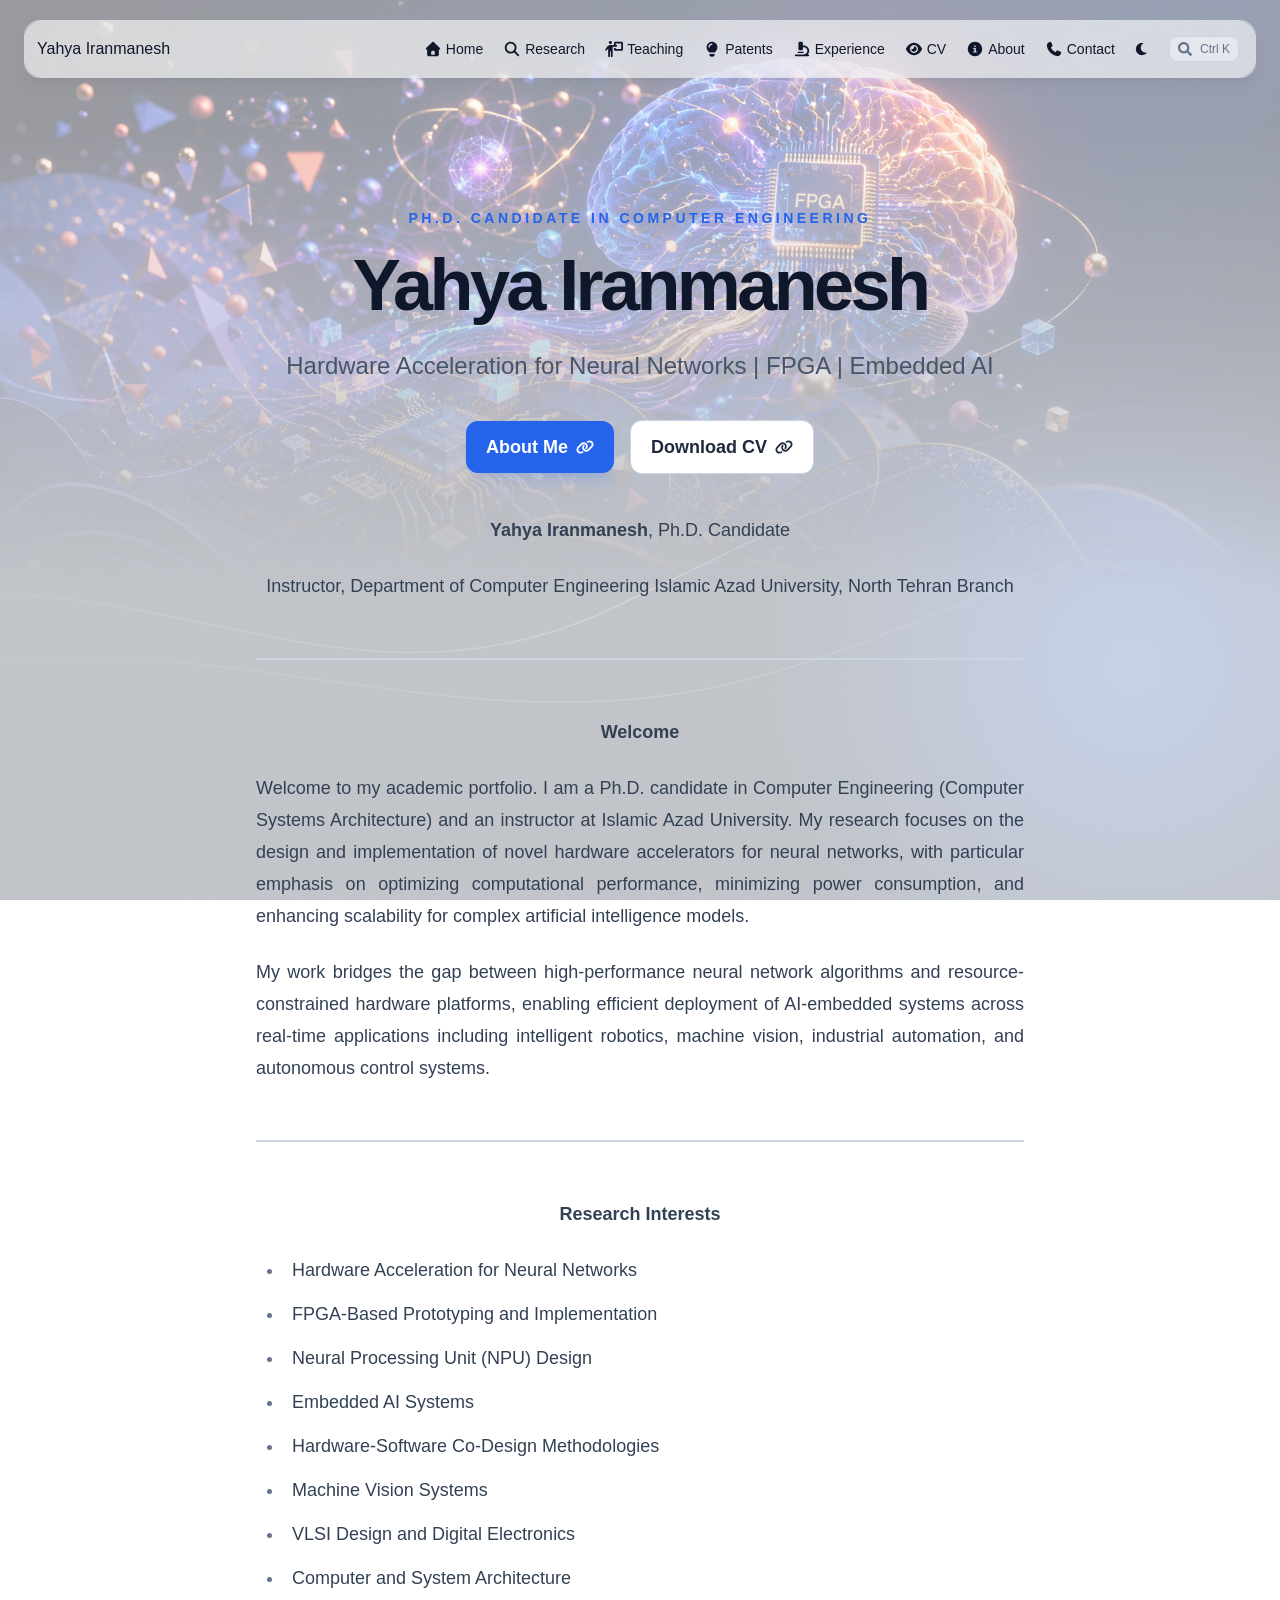
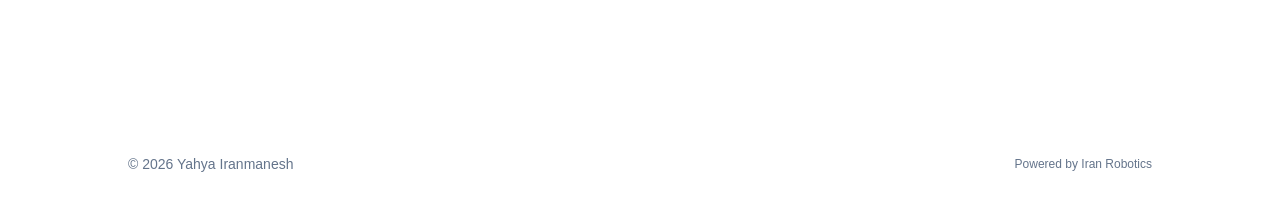
==== commit 345335df: "Remove integrity attribute from head" ====
--- a/index.html
+++ b/index.html
@@ -32,7 +32,7 @@
 </span><span title="Professional Experience" class="text-2xl font-bold tracking-tight">Experience</span></a></div></div><div class=px-2><div class="flex items-center gap-4"><a href=/cv/ aria-label=CV class="flex grow items-center gap-4 group bf-icon-color-hover text-neutral-700 dark:text-neutral-200"><span class="flex items-center justify-center h-8 w-8 text-2xl"><span class="relative block icon"><svg viewBox="0 0 640 640"><path fill="currentColor" d="M320 96c-80.8.0-145.5 36.8-192.6 80.6-46.8 43.5-78.1 95.4-93 131.1C31.1 315.6 31.1 324.4 34.4 332.3c14.9 35.7 46.2 87.7 93 131.1C174.5 507.1 239.2 544 320 544s145.5-36.8 192.6-80.6c46.8-43.5 78.1-95.4 93-131.1C608.9 324.4 608.9 315.6 605.6 307.7c-14.9-35.7-46.2-87.7-93-131.1C465.5 132.9 400.8 96 320 96zM176 320c0-79.5 64.5-144 144-144s144 64.5 144 144-64.5 144-144 144-144-64.5-144-144zm144-64c0 35.3-28.7 64-64 64C244.5 320 233.7 317 224.3 311.6 223.3 322.5 224.2 333.7 227.2 344.8c13.7 51.2 66.4 81.6 117.6 67.9s81.6-66.4 67.9-117.6c-12.2-45.7-55.5-74.8-101.1-70.8C316.9 233.6 320 244.4 320 256z"/></svg></span>
 </span><span title="Curriculum Vitae" class="text-2xl font-bold tracking-tight">CV</span></a></div></div><div class=px-2><div class="flex items-center gap-4"><a href=/about/ aria-label=About class="flex grow items-center gap-4 group bf-icon-color-hover text-neutral-700 dark:text-neutral-200"><span class="flex items-center justify-center h-8 w-8 text-2xl"><span class="relative block icon"><svg viewBox="0 0 640 640"><path fill="currentColor" d="M320 576c141.4.0 256-114.6 256-256C576 178.6 461.4 64 320 64 178.6 64 64 178.6 64 320S178.6 576 320 576zM288 224c0-17.7 14.3-32 32-32s32 14.3 32 32-14.3 32-32 32-32-14.3-32-32zm-8 64h48c13.3.0 24 10.7 24 24v88h8c13.3.0 24 10.7 24 24s-10.7 24-24 24H280c-13.3.0-24-10.7-24-24s10.7-24 24-24h24V336H280c-13.3.0-24-10.7-24-24s10.7-24 24-24z"/></svg></span>
 </span><span title=About class="text-2xl font-bold tracking-tight">About</span></a></div></div><div class=px-2><div class="flex items-center gap-4"><a href=/contact/ aria-label=Contact class="flex grow items-center gap-4 group bf-icon-color-hover text-neutral-700 dark:text-neutral-200"><span class="flex items-center justify-center h-8 w-8 text-2xl"><span class="relative block icon"><svg viewBox="0 0 640 640"><path fill="currentColor" d="M224.2 89C216.3 70.1 195.7 60.1 176.1 65.4l-5.5 1.5C106 84.5 50.8 147.1 66.9 223.3 104 398.3 241.7 536 416.7 573.1 493 589.3 555.5 534 573.1 469.4l1.5-5.5C580 444.2 569.9 423.6 551.1 415.8l-97.3-40.5C437.3 368.4 418.2 373.2 406.8 387.1l-38.6 47.2c-70.3-34.9-126.9-93.3-159.4-165l44.2-36c13.9-11.3 18.6-30.4 11.8-47L224.2 89z"/></svg></span>
-</span><span title=Contact class="text-2xl font-bold tracking-tight">Contact</span></a></div></div></nav></div></div></div></div></div></div></div></div></header><div class="relative flex flex-col grow"><main id=main-content class=grow><article class="relative isolate overflow-hidden"><div id=landing-hero-background class="hero-canvas-fade nozoom fixed inset-x-0 top-0 -z-10 h-[640px]"><img class="absolute inset-0 h-full w-full object-cover" src=/img/welcome.png role=presentation loading=eager decoding=async fetchpriority=high><div class="absolute inset-0 bg-neutral/60 dark:bg-neutral-800/50"></div></div><script type=text/javascript src=/js/hero-scroll-fade.min.b0a2a23f4c45f0971fb042db738e81023bae5bb5972287dc8980505bad3e9f7ff460fad6f95599ee3888bb572cf70bdaa713e2418bd276c17460b4deaa109789.js integrity="sha512-sKKiP0xF8JcfsELbc46BAjuuW7WXIofciYBQW60+n3/0YPrW+VWZ7jiIu1cs9wvapxPiQYvSdsF0YLTeqhCXiQ==" data-hero-id=landing-hero-background data-fade-distance=500></script><section class="mx-auto max-w-7xl px-4 pb-16 pt-12 sm:px-6 sm:pb-24 sm:pt-20 lg:px-8"><div class="mx-auto max-w-4xl text-center"><p class="landing-rise mb-5 text-sm font-semibold uppercase tracking-[0.25em] text-primary-600 dark:text-primary-400">Ph.D. Candidate in Computer Engineering</p><h1 class="landing-rise landing-rise-1 text-balance text-5xl font-black leading-[1.05] tracking-tighter text-neutral-900 dark:text-white sm:text-7xl">Yahya Iranmanesh</h1><p class="landing-rise landing-rise-2 mx-auto mt-6 max-w-3xl text-balance text-xl leading-8 text-neutral-600 dark:text-neutral-300 sm:text-2xl sm:leading-9">Hardware Acceleration for Neural Networks | FPGA | Embedded AI</p><div class="landing-rise landing-rise-3 mt-9 flex flex-wrap items-center justify-center gap-4"><a class="not-prose inline-flex items-center gap-2 rounded-xl px-5 py-3 font-semibold transition focus-visible:outline-2 focus-visible:outline-offset-2 bg-primary-600 text-white shadow-lg shadow-primary-500/20 hover:-translate-y-0.5 hover:bg-primary-500 focus-visible:outline-primary-600" href=/about/>About Me
+</span><span title=Contact class="text-2xl font-bold tracking-tight">Contact</span></a></div></div></nav></div></div></div></div></div></div></div></div></header><div class="relative flex flex-col grow"><main id=main-content class=grow><article class="relative isolate overflow-hidden"><div id=landing-hero-background class="hero-canvas-fade nozoom fixed inset-x-0 top-0 -z-10 h-[640px]"><img class="absolute inset-0 h-full w-full object-cover" src=/img/welcome.png role=presentation loading=eager decoding=async fetchpriority=high><div class="absolute inset-0 bg-neutral/60 dark:bg-neutral-800/50"></div></div><script type=text/javascript src=/js/hero-scroll-fade.min.b0a2a23f4c45f0971fb042db738e81023bae5bb5972287dc8980505bad3e9f7ff460fad6f95599ee3888bb572cf70bdaa713e2418bd276c17460b4deaa109789.js data-hero-id=landing-hero-background data-fade-distance=500></script><section class="mx-auto max-w-7xl px-4 pb-16 pt-12 sm:px-6 sm:pb-24 sm:pt-20 lg:px-8"><div class="mx-auto max-w-4xl text-center"><p class="landing-rise mb-5 text-sm font-semibold uppercase tracking-[0.25em] text-primary-600 dark:text-primary-400">Ph.D. Candidate in Computer Engineering</p><h1 class="landing-rise landing-rise-1 text-balance text-5xl font-black leading-[1.05] tracking-tighter text-neutral-900 dark:text-white sm:text-7xl">Yahya Iranmanesh</h1><p class="landing-rise landing-rise-2 mx-auto mt-6 max-w-3xl text-balance text-xl leading-8 text-neutral-600 dark:text-neutral-300 sm:text-2xl sm:leading-9">Hardware Acceleration for Neural Networks | FPGA | Embedded AI</p><div class="landing-rise landing-rise-3 mt-9 flex flex-wrap items-center justify-center gap-4"><a class="not-prose inline-flex items-center gap-2 rounded-xl px-5 py-3 font-semibold transition focus-visible:outline-2 focus-visible:outline-offset-2 bg-primary-600 text-white shadow-lg shadow-primary-500/20 hover:-translate-y-0.5 hover:bg-primary-500 focus-visible:outline-primary-600" href=/about/>About Me
 <span class="relative block icon"><svg viewBox="0 0 640 512"><path fill="currentColor" d="M172.5 131.1c55.6-55.59 148-55.59 203.6.0 50 50 57.4 129.7 16.3 187.2L391.3 319.9C381 334.2 361 337.6 346.7 327.3c-14.4-10.3-17.8-30.3-7.5-44.6L340.3 281.1C363.2 249 359.6 205.1 331.7 177.2c-31.4-31.4-82.5-31.4-114 0L105.5 289.5c-31.51 30.6-31.51 82.5.0 114C133.3 431.4 177.3 435 209.3 412.1L210.9 410.1C225.3 400.7 245.3 404 255.5 418.4 265.8 432.8 262.5 452.8 248.1 463.1L246.5 464.2c-58.4 41.1-136.3 34.5-186.29-15.4-56.469-56.5-56.469-148.1.0-204.5L172.5 131.1zM467.5 380c-56.5 56.5-148 56.5-204.5.0-50-50-56.5-128.8-15.4-186.3L248.7 192.1C258.1 177.8 278.1 174.4 293.3 184.7 307.7 194.1 311.1 214.1 300.8 229.3L299.7 230.9C276.8 262.1 280.4 306.9 308.3 334.8c31.4 31.4 82.5 31.4 114 0L534.5 222.5c31.5-31.5 31.5-83.4.0-114C506.7 80.63 462.7 76.99 430.7 99.9L429.1 101C414.7 111.3 394.7 107.1 384.5 93.58 374.2 79.2 377.5 59.21 391.9 48.94L393.5 47.82C451 6.731 529.8 13.25 579.8 63.24c56.5 56.46 56.5 148.06.0 204.46L467.5 380z"/></svg>
 </span></a><a class="not-prose inline-flex items-center gap-2 rounded-xl px-5 py-3 font-semibold transition focus-visible:outline-2 focus-visible:outline-offset-2 border border-neutral-300 bg-white text-neutral-800 hover:border-primary-400 hover:text-primary-600 dark:border-neutral-700 dark:bg-neutral-900 dark:text-neutral-100 dark:hover:text-primary-400" href=/cv/>Download CV
 <span class="relative block icon"><svg viewBox="0 0 640 512"><path fill="currentColor" d="M172.5 131.1c55.6-55.59 148-55.59 203.6.0 50 50 57.4 129.7 16.3 187.2L391.3 319.9C381 334.2 361 337.6 346.7 327.3c-14.4-10.3-17.8-30.3-7.5-44.6L340.3 281.1C363.2 249 359.6 205.1 331.7 177.2c-31.4-31.4-82.5-31.4-114 0L105.5 289.5c-31.51 30.6-31.51 82.5.0 114C133.3 431.4 177.3 435 209.3 412.1L210.9 410.1C225.3 400.7 245.3 404 255.5 418.4 265.8 432.8 262.5 452.8 248.1 463.1L246.5 464.2c-58.4 41.1-136.3 34.5-186.29-15.4-56.469-56.5-56.469-148.1.0-204.5L172.5 131.1zM467.5 380c-56.5 56.5-148 56.5-204.5.0-50-50-56.5-128.8-15.4-186.3L248.7 192.1C258.1 177.8 278.1 174.4 293.3 184.7 307.7 194.1 311.1 214.1 300.8 229.3L299.7 230.9C276.8 262.1 280.4 306.9 308.3 334.8c31.4 31.4 82.5 31.4 114 0L534.5 222.5c31.5-31.5 31.5-83.4.0-114C506.7 80.63 462.7 76.99 430.7 99.9L429.1 101C414.7 111.3 394.7 107.1 384.5 93.58 374.2 79.2 377.5 59.21 391.9 48.94L393.5 47.82C451 6.731 529.8 13.25 579.8 63.24c56.5 56.46 56.5 148.06.0 204.46L467.5 380z"/></svg></span></a></div><section class="landing-rise landing-rise-4 prose prose-lg mx-auto mt-10 max-w-3xl text-left dark:prose-invert sm:text-center"><p><strong>Yahya Iranmanesh</strong>, Ph.D. Candidate</p><p>Instructor, Department of Computer Engineering
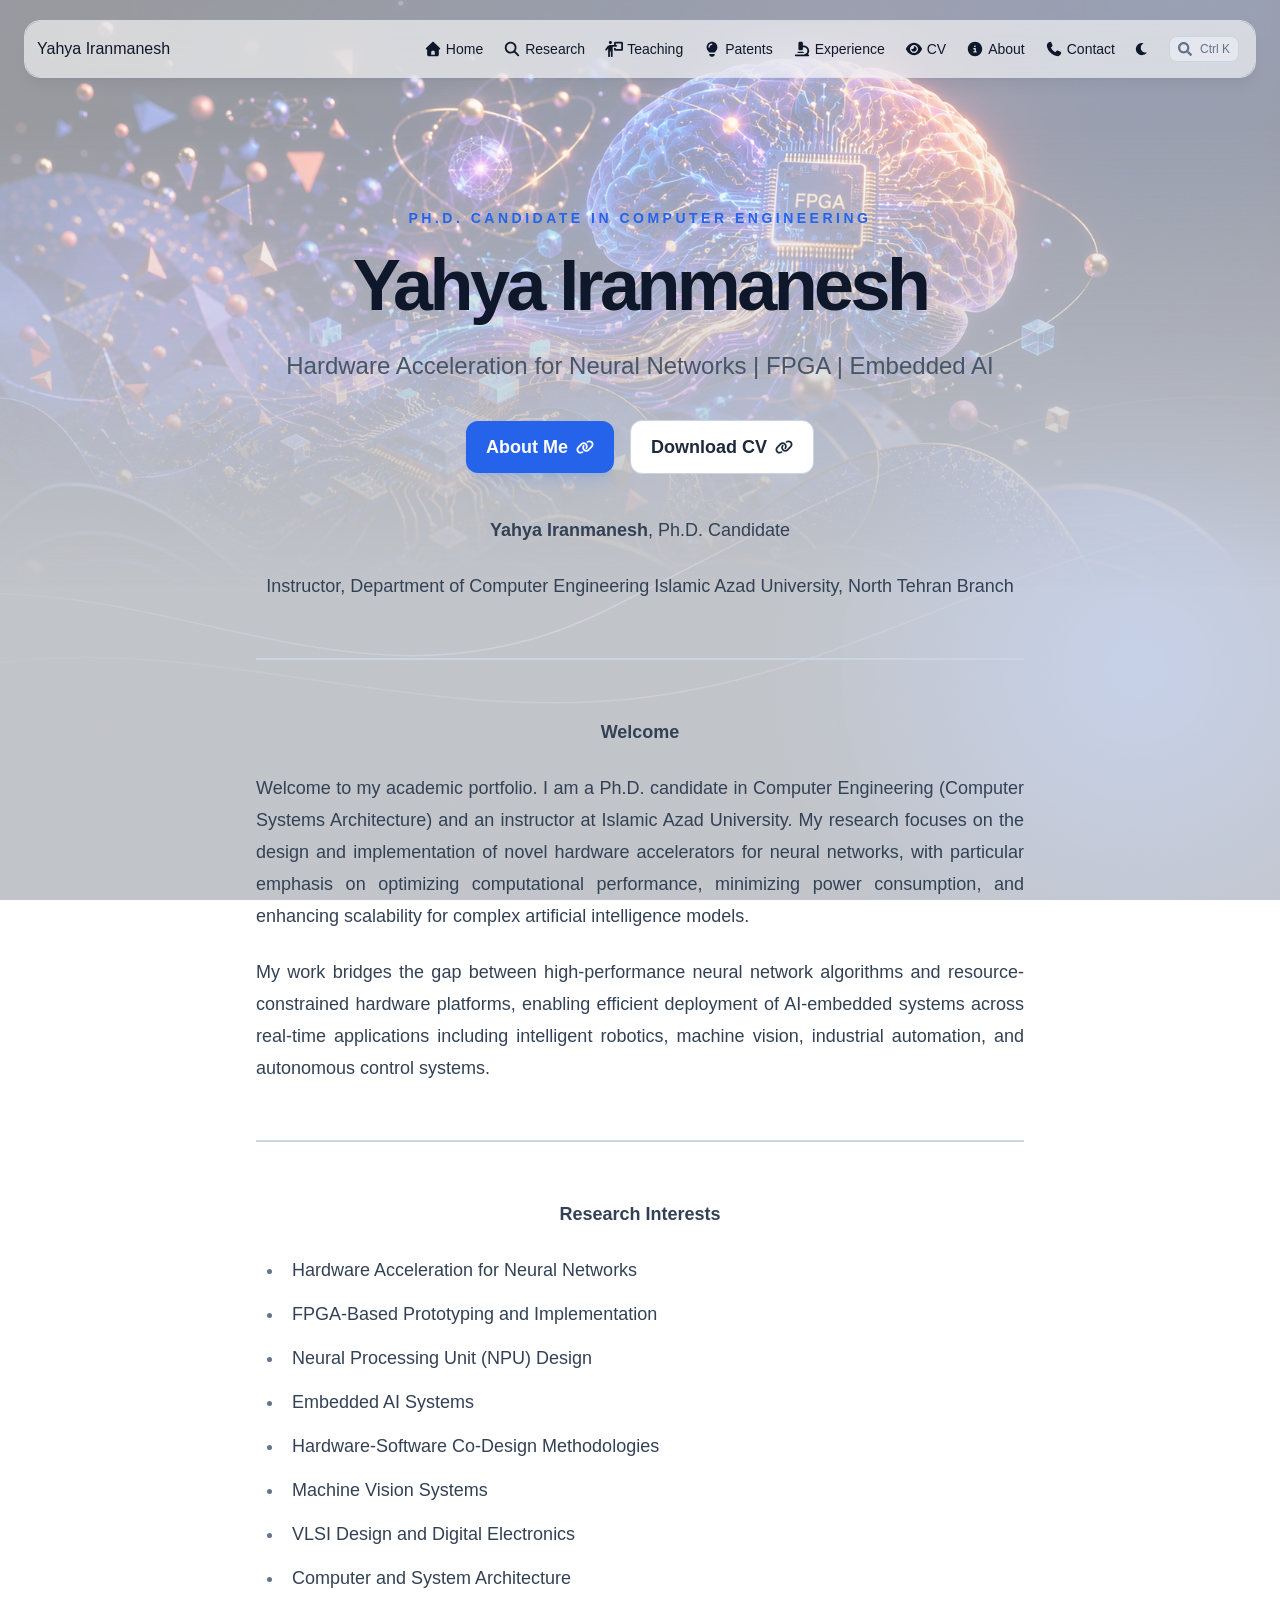
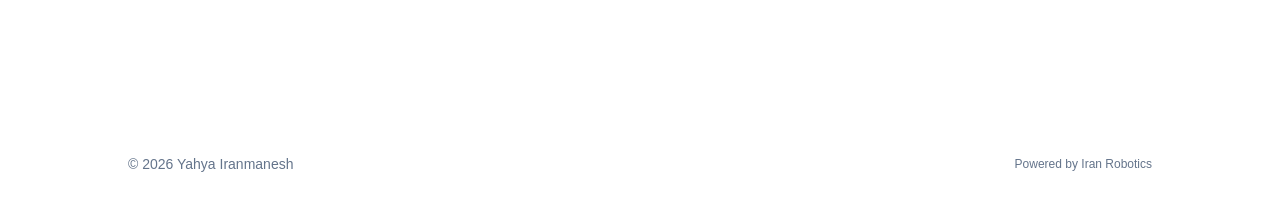
==== commit fa06e9ec: "About Fix" ====
--- a/index.html
+++ b/index.html
@@ -34,7 +34,7 @@
 </span><span title=About class="text-2xl font-bold tracking-tight">About</span></a></div></div><div class=px-2><div class="flex items-center gap-4"><a href=/contact/ aria-label=Contact class="flex grow items-center gap-4 group bf-icon-color-hover text-neutral-700 dark:text-neutral-200"><span class="flex items-center justify-center h-8 w-8 text-2xl"><span class="relative block icon"><svg viewBox="0 0 640 640"><path fill="currentColor" d="M224.2 89C216.3 70.1 195.7 60.1 176.1 65.4l-5.5 1.5C106 84.5 50.8 147.1 66.9 223.3 104 398.3 241.7 536 416.7 573.1 493 589.3 555.5 534 573.1 469.4l1.5-5.5C580 444.2 569.9 423.6 551.1 415.8l-97.3-40.5C437.3 368.4 418.2 373.2 406.8 387.1l-38.6 47.2c-70.3-34.9-126.9-93.3-159.4-165l44.2-36c13.9-11.3 18.6-30.4 11.8-47L224.2 89z"/></svg></span>
 </span><span title=Contact class="text-2xl font-bold tracking-tight">Contact</span></a></div></div></nav></div></div></div></div></div></div></div></div></header><div class="relative flex flex-col grow"><main id=main-content class=grow><article class="relative isolate overflow-hidden"><div id=landing-hero-background class="hero-canvas-fade nozoom fixed inset-x-0 top-0 -z-10 h-[640px]"><img class="absolute inset-0 h-full w-full object-cover" src=/img/welcome.png role=presentation loading=eager decoding=async fetchpriority=high><div class="absolute inset-0 bg-neutral/60 dark:bg-neutral-800/50"></div></div><script type=text/javascript src=/js/hero-scroll-fade.min.b0a2a23f4c45f0971fb042db738e81023bae5bb5972287dc8980505bad3e9f7ff460fad6f95599ee3888bb572cf70bdaa713e2418bd276c17460b4deaa109789.js data-hero-id=landing-hero-background data-fade-distance=500></script><section class="mx-auto max-w-7xl px-4 pb-16 pt-12 sm:px-6 sm:pb-24 sm:pt-20 lg:px-8"><div class="mx-auto max-w-4xl text-center"><p class="landing-rise mb-5 text-sm font-semibold uppercase tracking-[0.25em] text-primary-600 dark:text-primary-400">Ph.D. Candidate in Computer Engineering</p><h1 class="landing-rise landing-rise-1 text-balance text-5xl font-black leading-[1.05] tracking-tighter text-neutral-900 dark:text-white sm:text-7xl">Yahya Iranmanesh</h1><p class="landing-rise landing-rise-2 mx-auto mt-6 max-w-3xl text-balance text-xl leading-8 text-neutral-600 dark:text-neutral-300 sm:text-2xl sm:leading-9">Hardware Acceleration for Neural Networks | FPGA | Embedded AI</p><div class="landing-rise landing-rise-3 mt-9 flex flex-wrap items-center justify-center gap-4"><a class="not-prose inline-flex items-center gap-2 rounded-xl px-5 py-3 font-semibold transition focus-visible:outline-2 focus-visible:outline-offset-2 bg-primary-600 text-white shadow-lg shadow-primary-500/20 hover:-translate-y-0.5 hover:bg-primary-500 focus-visible:outline-primary-600" href=/about/>About Me
 <span class="relative block icon"><svg viewBox="0 0 640 512"><path fill="currentColor" d="M172.5 131.1c55.6-55.59 148-55.59 203.6.0 50 50 57.4 129.7 16.3 187.2L391.3 319.9C381 334.2 361 337.6 346.7 327.3c-14.4-10.3-17.8-30.3-7.5-44.6L340.3 281.1C363.2 249 359.6 205.1 331.7 177.2c-31.4-31.4-82.5-31.4-114 0L105.5 289.5c-31.51 30.6-31.51 82.5.0 114C133.3 431.4 177.3 435 209.3 412.1L210.9 410.1C225.3 400.7 245.3 404 255.5 418.4 265.8 432.8 262.5 452.8 248.1 463.1L246.5 464.2c-58.4 41.1-136.3 34.5-186.29-15.4-56.469-56.5-56.469-148.1.0-204.5L172.5 131.1zM467.5 380c-56.5 56.5-148 56.5-204.5.0-50-50-56.5-128.8-15.4-186.3L248.7 192.1C258.1 177.8 278.1 174.4 293.3 184.7 307.7 194.1 311.1 214.1 300.8 229.3L299.7 230.9C276.8 262.1 280.4 306.9 308.3 334.8c31.4 31.4 82.5 31.4 114 0L534.5 222.5c31.5-31.5 31.5-83.4.0-114C506.7 80.63 462.7 76.99 430.7 99.9L429.1 101C414.7 111.3 394.7 107.1 384.5 93.58 374.2 79.2 377.5 59.21 391.9 48.94L393.5 47.82C451 6.731 529.8 13.25 579.8 63.24c56.5 56.46 56.5 148.06.0 204.46L467.5 380z"/></svg>
-</span></a><a class="not-prose inline-flex items-center gap-2 rounded-xl px-5 py-3 font-semibold transition focus-visible:outline-2 focus-visible:outline-offset-2 border border-neutral-300 bg-white text-neutral-800 hover:border-primary-400 hover:text-primary-600 dark:border-neutral-700 dark:bg-neutral-900 dark:text-neutral-100 dark:hover:text-primary-400" href=/cv/>Download CV
+</span></a><a class="not-prose inline-flex items-center gap-2 rounded-xl px-5 py-3 font-semibold transition focus-visible:outline-2 focus-visible:outline-offset-2 border border-neutral-300 bg-white text-neutral-800 hover:border-primary-400 hover:text-primary-600 dark:border-neutral-700 dark:bg-neutral-900 dark:text-neutral-100 dark:hover:text-primary-400" href=/dwn/Yahya-Iranmanesh.pdf>Download CV
 <span class="relative block icon"><svg viewBox="0 0 640 512"><path fill="currentColor" d="M172.5 131.1c55.6-55.59 148-55.59 203.6.0 50 50 57.4 129.7 16.3 187.2L391.3 319.9C381 334.2 361 337.6 346.7 327.3c-14.4-10.3-17.8-30.3-7.5-44.6L340.3 281.1C363.2 249 359.6 205.1 331.7 177.2c-31.4-31.4-82.5-31.4-114 0L105.5 289.5c-31.51 30.6-31.51 82.5.0 114C133.3 431.4 177.3 435 209.3 412.1L210.9 410.1C225.3 400.7 245.3 404 255.5 418.4 265.8 432.8 262.5 452.8 248.1 463.1L246.5 464.2c-58.4 41.1-136.3 34.5-186.29-15.4-56.469-56.5-56.469-148.1.0-204.5L172.5 131.1zM467.5 380c-56.5 56.5-148 56.5-204.5.0-50-50-56.5-128.8-15.4-186.3L248.7 192.1C258.1 177.8 278.1 174.4 293.3 184.7 307.7 194.1 311.1 214.1 300.8 229.3L299.7 230.9C276.8 262.1 280.4 306.9 308.3 334.8c31.4 31.4 82.5 31.4 114 0L534.5 222.5c31.5-31.5 31.5-83.4.0-114C506.7 80.63 462.7 76.99 430.7 99.9L429.1 101C414.7 111.3 394.7 107.1 384.5 93.58 374.2 79.2 377.5 59.21 391.9 48.94L393.5 47.82C451 6.731 529.8 13.25 579.8 63.24c56.5 56.46 56.5 148.06.0 204.46L467.5 380z"/></svg></span></a></div><section class="landing-rise landing-rise-4 prose prose-lg mx-auto mt-10 max-w-3xl text-left dark:prose-invert sm:text-center"><p><strong>Yahya Iranmanesh</strong>, Ph.D. Candidate</p><p>Instructor, Department of Computer Engineering
 Islamic Azad University, North Tehran Branch</p><hr><p><strong>Welcome</strong></p><p style=text-align:justify>Welcome to my academic portfolio. I am a Ph.D. candidate in Computer Engineering (Computer Systems Architecture) and an instructor at Islamic Azad University. My research focuses on the design and implementation of novel hardware accelerators for neural networks, with particular emphasis on optimizing computational performance, minimizing power consumption, and enhancing scalability for complex artificial intelligence models.</p><p style=text-align:justify>My work bridges the gap between high-performance neural network algorithms and resource-constrained hardware platforms, enabling efficient deployment of AI-embedded systems across real-time applications including intelligent robotics, machine vision, industrial automation, and autonomous control systems.</p><hr><p><strong>Research Interests</strong></p><div style=text-align:left><ul><li>Hardware Acceleration for Neural Networks</li><li>FPGA-Based Prototyping and Implementation</li><li>Neural Processing Unit (NPU) Design</li><li>Embedded AI Systems</li><li>Hardware-Software Co-Design Methodologies</li><li>Machine Vision Systems</li><li>VLSI Design and Digital Electronics</li><li>Computer and System Architecture</li></ul></div></section></div></section></article><section></section><div id=scroll-to-top class="fixed bottom-6 end-6 z-50 transform translate-y-4 opacity-0 duration-200"><a href=#the-top class="pointer-events-auto flex h-12 w-12 items-center justify-center rounded-full bg-neutral/50 text-xl text-neutral-700 hover:text-primary-600 dark:bg-neutral-800/50 dark:text-neutral dark:hover:text-primary-400" aria-label="Scroll to top" title="Scroll to top">&uarr;</a></div></main><footer id=site-footer class="py-10 print:hidden"><div class="flex items-center justify-between"><p class="text-sm text-neutral-500 dark:text-neutral-400">&copy;
 2026
